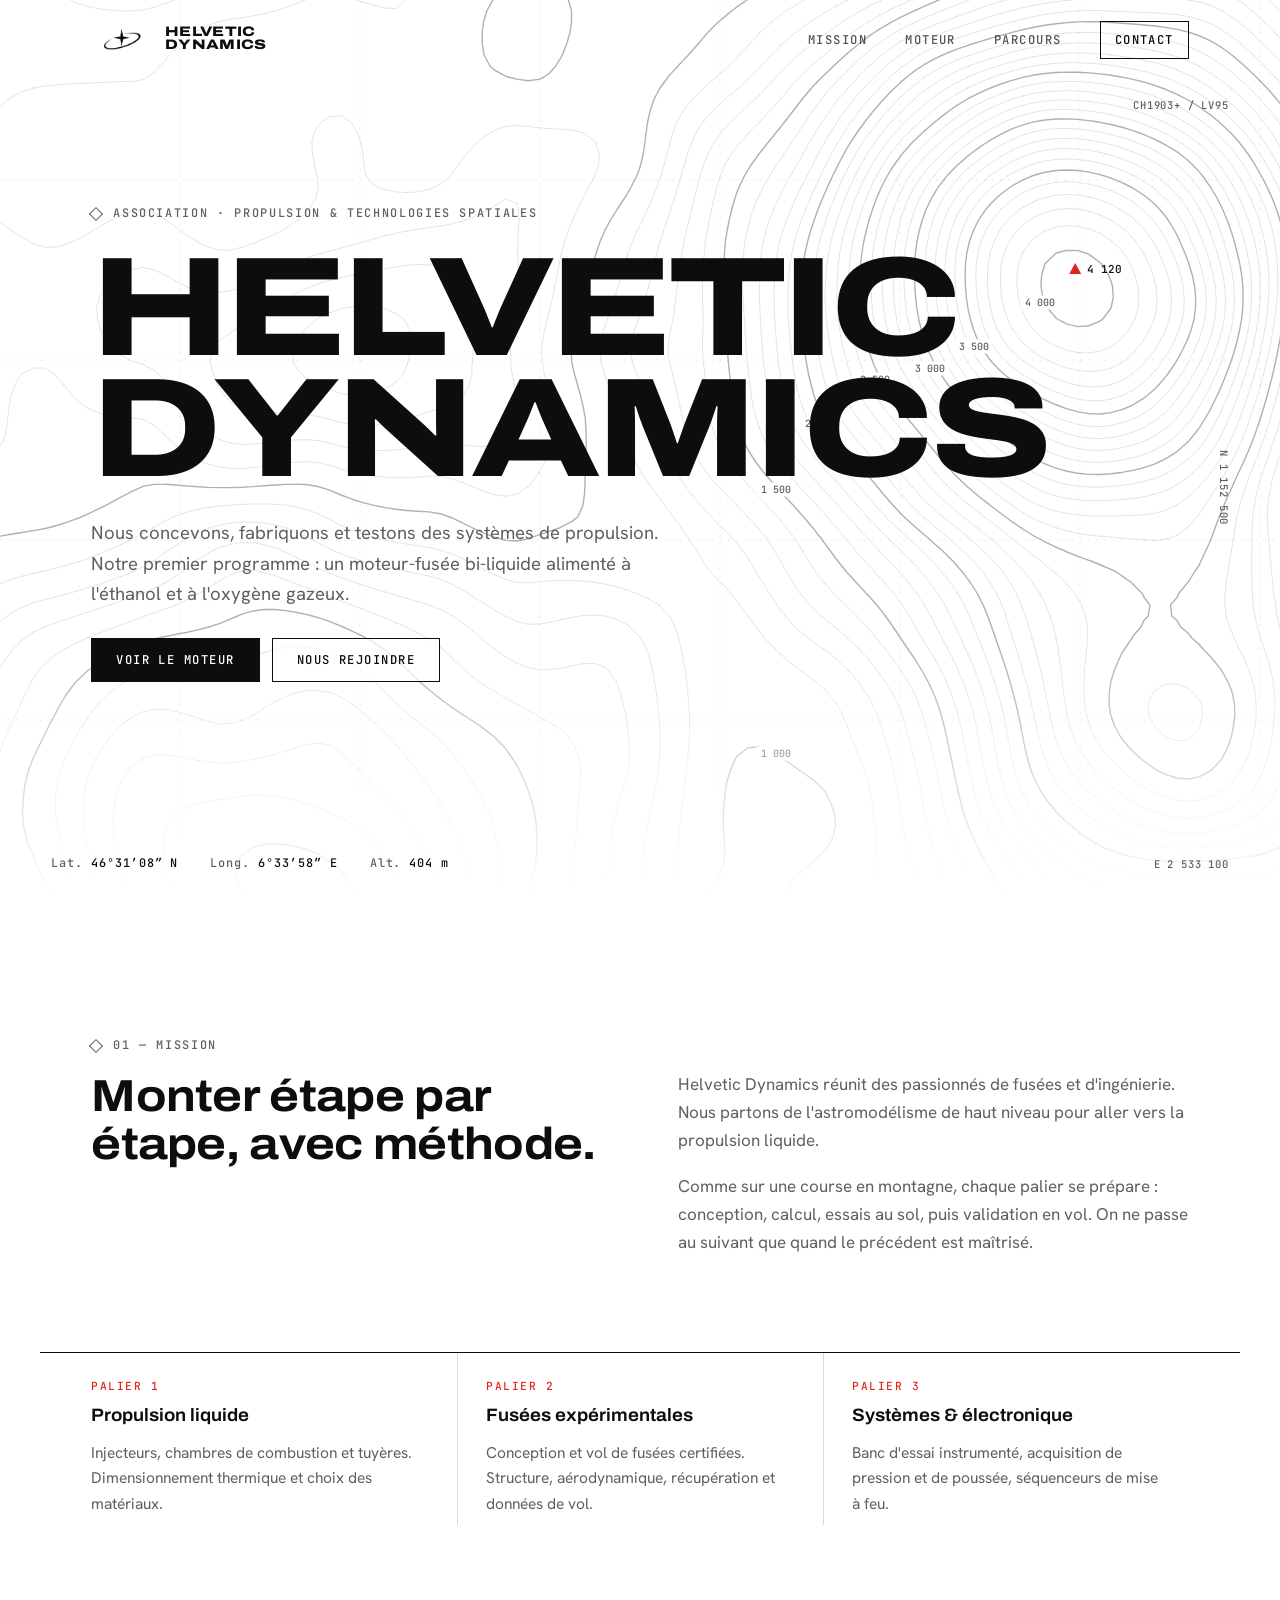
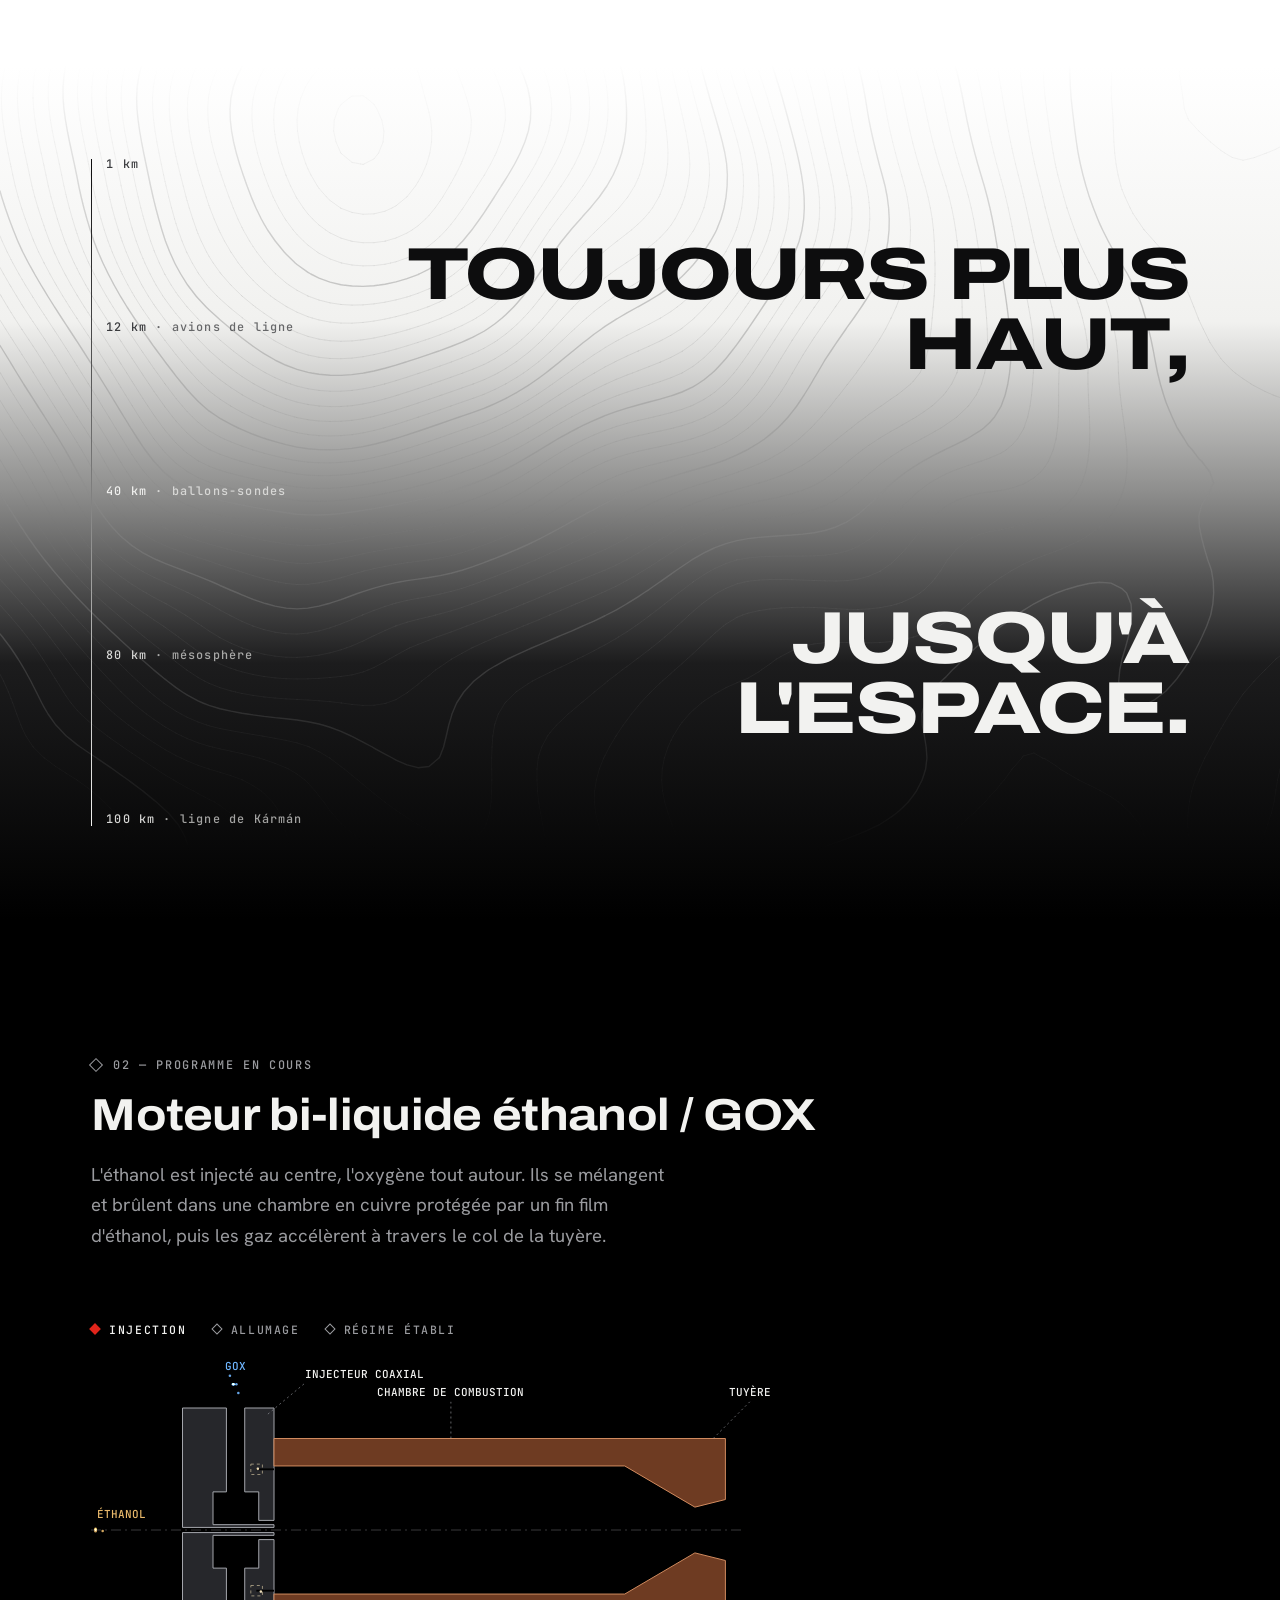
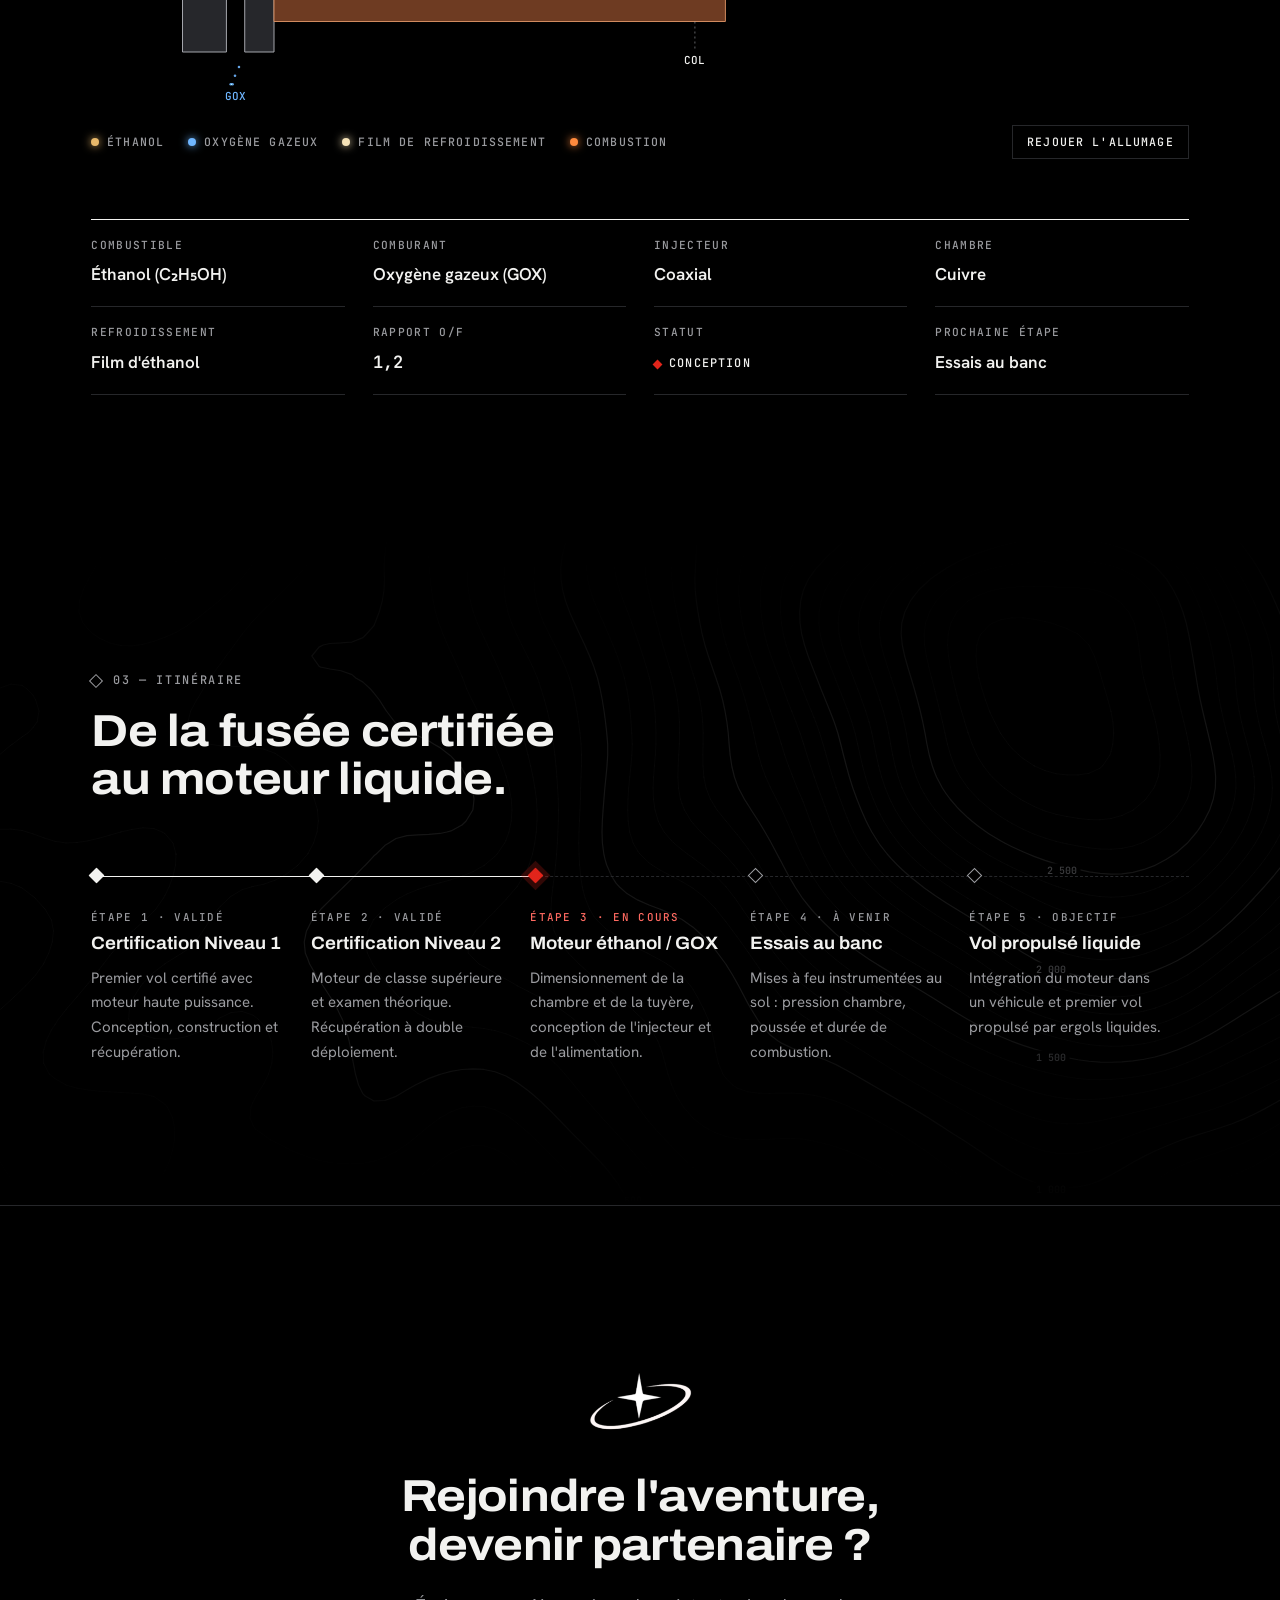
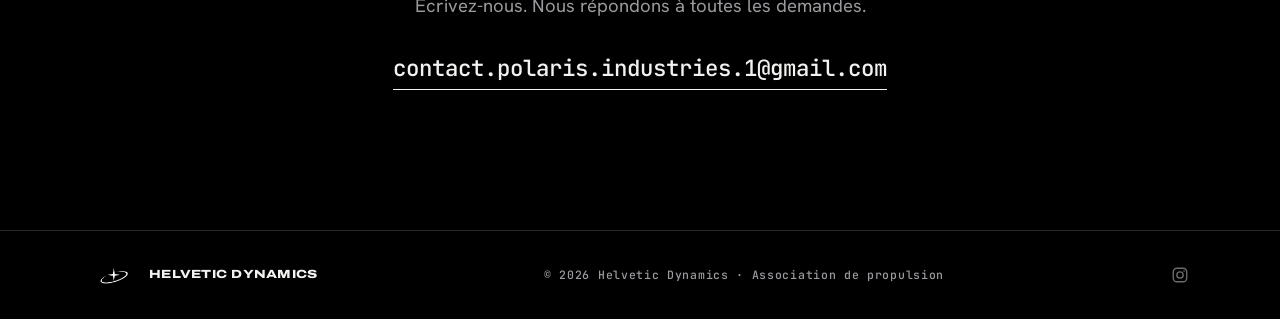
==== index.html @ 1f171ee6 "Ajout du site Helvetic Dynamics Co-Authored-By: Claude Sonnet 5.5 <noreply@anthropic.com> Claude-Ses" ====
<!DOCTYPE html>
<html lang="fr">
<head>
<meta charset="utf-8">
<meta name="viewport" content="width=device-width, initial-scale=1, viewport-fit=cover">
<title>Helvetic Dynamics — Propulsion</title>
<meta name="description" content="Helvetic Dynamics, association suisse de propulsion et de technologies spatiales. Développement d'un moteur-fusée bi-liquide éthanol / oxygène gazeux.">
<meta name="theme-color" content="#ffffff">
<link rel="icon" type="image/png" href="assets/logo.png">
<link rel="preconnect" href="https://fonts.googleapis.com">
<link rel="preconnect" href="https://fonts.gstatic.com" crossorigin>
<link rel="stylesheet" href="https://fonts.googleapis.com/css2?family=Archivo:wdth,wght@100..125,400..800&family=Hanken+Grotesk:wght@300;400;500;600&family=JetBrains+Mono:wght@400;500&display=swap">
<link rel="stylesheet" href="style.css">
</head>
<body>

<header class="nav" id="top">
  <div class="wrap nav__inner">
    <a class="brand" href="#top" aria-label="Helvetic Dynamics, retour en haut">
      <img class="logo brand__mark" src="assets/logo.png" alt="" width="326" height="200">
      <span>Helvetic<br>Dynamics</span>
    </a>
    <nav aria-label="Navigation principale">
      <ul class="nav__links">
        <li><a href="#mission">Mission</a></li>
        <li><a href="#moteur">Moteur</a></li>
        <li><a href="#parcours">Parcours</a></li>
        <li><a href="#contact" class="nav__cta">Contact</a></li>
      </ul>
    </nav>
  </div>
</header>

<div class="altimeter" aria-hidden="true"><span class="altimeter__k">Alt.</span><span class="altimeter__v" id="alt">404 m</span></div>

<main>
  <!-- ============ ACCUEIL : sommet, courbes de niveau ============ -->
  <section class="hero" aria-labelledby="hero-title">
    <canvas class="topo" id="topo-hero" aria-hidden="true"></canvas>
    <div class="grid-ticks" aria-hidden="true">
      <span class="tk tk--n">N 1 152 500</span>
      <span class="tk tk--e">E 2 533 100</span>
      <span class="tk tk--s">CH1903+ / LV95</span>
    </div>
    <div class="wrap hero__content">
      <p class="label">Association · Propulsion &amp; technologies spatiales</p>
      <h1 id="hero-title">Helvetic<br>Dynamics</h1>
      <p class="lead">Nous concevons, fabriquons et testons des systèmes de propulsion. Notre premier programme&nbsp;: un moteur-fusée bi-liquide alimenté à l'éthanol et à l'oxygène gazeux.</p>
      <div class="hero__actions">
        <a class="btn btn--solid" href="#moteur">Voir le moteur</a>
        <a class="btn btn--ghost" href="#contact">Nous rejoindre</a>
      </div>
    </div>
    <dl class="hero__readout wrap" aria-label="Repère géographique">
      <div><dt>Lat.</dt><dd>46°31′08″ N</dd></div>
      <div><dt>Long.</dt><dd>6°33′58″ E</dd></div>
      <div><dt>Alt.</dt><dd>404 m</dd></div>
    </dl>
  </section>

  <!-- ============ MISSION ============ -->
  <section class="section" id="mission" aria-labelledby="mission-title">
    <div class="wrap split">
      <div class="split__head">
        <p class="label">01 — Mission</p>
        <h2 id="mission-title">Monter étape par étape, avec méthode.</h2>
      </div>
      <div class="split__body">
        <p>Helvetic Dynamics réunit des passionnés de fusées et d'ingénierie. Nous partons de l'astromodélisme de haut niveau pour aller vers la propulsion liquide.</p>
        <p>Comme sur une course en montagne, chaque palier se prépare : conception, calcul, essais au sol, puis validation en vol. On ne passe au suivant que quand le précédent est maîtrisé.</p>
      </div>
    </div>

    <div class="wrap domains">
      <article class="domain">
        <span class="domain__alt">Palier 1</span>
        <h3>Propulsion liquide</h3>
        <p>Injecteurs, chambres de combustion et tuyères. Dimensionnement thermique et choix des matériaux.</p>
      </article>
      <article class="domain">
        <span class="domain__alt">Palier 2</span>
        <h3>Fusées expérimentales</h3>
        <p>Conception et vol de fusées certifiées. Structure, aérodynamique, récupération et données de vol.</p>
      </article>
      <article class="domain">
        <span class="domain__alt">Palier 3</span>
        <h3>Systèmes &amp; électronique</h3>
        <p>Banc d'essai instrumenté, acquisition de pression et de poussée, séquenceurs de mise à feu.</p>
      </article>
    </div>
  </section>

  <!-- ============ DESCENTE : du blanc au noir ============ -->
  <section class="descent" aria-hidden="true">
    <canvas class="topo" id="topo-descent"></canvas>
    <div class="wrap descent__inner">
      <div class="descent__scale">
        <span>1 km</span><span>12 km <i>· avions de ligne</i></span><span>40 km <i>· ballons-sondes</i></span><span>80 km <i>· mésosphère</i></span><span>100 km <i>· ligne de Kármán</i></span>
      </div>
      <p class="descent__line"><span>Toujours plus haut,</span><span>jusqu'à l'espace.</span></p>
    </div>
  </section>

  <!-- ============ MOTEUR ============ -->
  <section class="section section--dark" id="moteur" aria-labelledby="moteur-title">
    <div class="wrap">
      <div class="section__head">
        <p class="label">02 — Programme en cours</p>
        <h2 id="moteur-title">Moteur bi-liquide éthanol / GOX</h2>
        <p class="lead">L'éthanol est injecté au centre, l'oxygène tout autour. Ils se mélangent et brûlent dans une chambre en cuivre protégée par un fin film d'éthanol, puis les gaz accélèrent à travers le col de la tuyère.</p>
      </div>

      <div class="engine">
        <figure class="engine__viz">
          <ol class="engine__phases" aria-hidden="true">
            <li data-phase="0">Injection</li>
            <li data-phase="1">Allumage</li>
            <li data-phase="2">Régime établi</li>
          </ol>
          <canvas id="engine-canvas" role="img" aria-label="Animation en coupe du moteur. L'éthanol arrive par le centre de l'injecteur, l'oxygène gazeux par l'anneau qui l'entoure. Les deux se mélangent et brûlent dans la chambre en cuivre. Les gaz accélèrent dans le col puis sortent de la tuyère en formant des diamants de choc."></canvas>
          <figcaption class="engine__legend">
            <span class="lg lg--eth">Éthanol</span>
            <span class="lg lg--gox">Oxygène gazeux</span>
            <span class="lg lg--film">Film de refroidissement</span>
            <span class="lg lg--flame">Combustion</span>
            <button type="button" class="engine__replay" id="engine-replay">Rejouer l'allumage</button>
          </figcaption>
        </figure>

        <!-- Modifie les valeurs ci-dessous au fur et à mesure de l'avancement -->
        <dl class="specs">
          <div><dt>Combustible</dt><dd>Éthanol (C₂H₅OH)</dd></div>
          <div><dt>Comburant</dt><dd>Oxygène gazeux (GOX)</dd></div>
          <div><dt>Injecteur</dt><dd>Coaxial</dd></div>
          <div><dt>Chambre</dt><dd>Cuivre</dd></div>
          <div><dt>Refroidissement</dt><dd>Film d'éthanol</dd></div>
          <div><dt>Rapport O/F</dt><dd class="num">1,2</dd></div>
          <div><dt>Statut</dt><dd><span class="pill">Conception</span></dd></div>
          <div><dt>Prochaine étape</dt><dd>Essais au banc</dd></div>
        </dl>
      </div>
    </div>
  </section>

  <!-- ============ PARCOURS ============ -->
  <section class="section section--dark" id="parcours" aria-labelledby="parcours-title">
    <canvas class="topo topo--faint" id="topo-dark" aria-hidden="true"></canvas>
    <div class="wrap">
      <div class="section__head">
        <p class="label">03 — Itinéraire</p>
        <h2 id="parcours-title">De la fusée certifiée au moteur liquide.</h2>
      </div>
      <ol class="route">
        <li class="is-done"><span class="route__km">Étape 1 · Validé</span><h3>Certification Niveau 1</h3><p>Premier vol certifié avec moteur haute puissance. Conception, construction et récupération.</p></li>
        <li class="is-done"><span class="route__km">Étape 2 · Validé</span><h3>Certification Niveau 2</h3><p>Moteur de classe supérieure et examen théorique. Récupération à double déploiement.</p></li>
        <li class="is-current"><span class="route__km">Étape 3 · En cours</span><h3>Moteur éthanol / GOX</h3><p>Dimensionnement de la chambre et de la tuyère, conception de l'injecteur et de l'alimentation.</p></li>
        <li><span class="route__km">Étape 4 · À venir</span><h3>Essais au banc</h3><p>Mises à feu instrumentées au sol : pression chambre, poussée et durée de combustion.</p></li>
        <li><span class="route__km">Étape 5 · Objectif</span><h3>Vol propulsé liquide</h3><p>Intégration du moteur dans un véhicule et premier vol propulsé par ergols liquides.</p></li>
      </ol>
    </div>
  </section>

  <!-- ============ CONTACT ============ -->
  <section class="section section--dark contact" id="contact" aria-labelledby="contact-title">
    <div class="wrap contact__inner">
      <img class="logo logo--inv contact__mark" src="assets/logo.png" alt="" width="326" height="200">
      <h2 id="contact-title">Rejoindre l'aventure, devenir partenaire&nbsp;?</h2>
      <p class="lead">Écrivez-nous. Nous répondons à toutes les demandes.</p>
      <!-- Remplace l'adresse ci-dessous si l'association a une nouvelle adresse e-mail (2 endroits) -->
      <a class="contact__mail" href="mailto:contact.polaris.industries.1@gmail.com">contact.polaris.industries.1@gmail.com</a>
    </div>
  </section>
</main>

<footer class="footer">
  <div class="wrap footer__inner">
    <span class="brand brand--small"><img class="logo logo--inv brand__mark" src="assets/logo.png" alt="" width="326" height="200"><span>Helvetic Dynamics</span></span>
    <span>© <span id="year">2026</span> Helvetic Dynamics · Association de propulsion</span>
    <a class="footer__ig" href="https://www.instagram.com/helvetic_dynamics/" target="_blank" rel="noopener" aria-label="Instagram de Helvetic Dynamics"><svg viewBox="0 0 24 24" fill="none" stroke="currentColor" stroke-width="1.8" aria-hidden="true"><rect x="3" y="3" width="18" height="18" rx="5"/><circle cx="12" cy="12" r="4.2"/><circle cx="17.4" cy="6.6" r="1.1" fill="currentColor" stroke="none"/></svg></a>
  </div>
</footer>

<script src="script.js"></script>
<script src="engine.js"></script>
</body>
</html>
---- style.css ----
/* Layout : page verticale du sommet (blanc, neige) à la nuit (noir). Bandes pleine largeur, contenu sur 1200px,
   courbes de niveau en fond et repères de coordonnées comme sur une carte topographique. */
:root {
  --snow: #ffffff;
  --paper: #f4f4f2;        /* blanc cassé des cartes */
  --ink: #0d0d0e;          /* texte sur blanc */
  --ink-2: #5d5f63;        /* texte secondaire sur blanc */
  --rule: #d9d9d6;         /* filets sur blanc */
  --night: #000000;        /* fond moteur */
  --night-2: #0c0c0d;
  --chalk: #f2f2f0;        /* texte sur noir */
  --chalk-2: #9a9b9f;
  --rule-d: #26272a;
  --red: #e1251b;          /* repère rouge, usage rare */

  --f-display: "Archivo", "Arial Black", "Helvetica Neue", sans-serif;
  --f-body: "Hanken Grotesk", "Helvetica Neue", Arial, sans-serif;
  --f-mono: "JetBrains Mono", ui-monospace, "SFMono-Regular", Menlo, monospace;
  --gutter: max(20px, 4vw);
  color-scheme: light;
}

*, *::before, *::after { box-sizing: border-box; }
html { scroll-behavior: smooth; }
@media (prefers-reduced-motion: reduce) { html { scroll-behavior: auto; } }
body { margin: 0; background: var(--snow); color: var(--ink); font: 400 1.0625rem/1.65 var(--f-body); -webkit-font-smoothing: antialiased; overflow-x: hidden; }
a { color: inherit; }
:focus-visible { outline: 2px solid var(--red); outline-offset: 3px; }
.wrap { width: 100%; max-width: 1200px; margin-inline: auto; padding-left: max(var(--gutter), env(safe-area-inset-left, 0px)); padding-right: max(var(--gutter), env(safe-area-inset-right, 0px)); position: relative; }
h1, h2, h3 { margin: 0; text-wrap: balance; }
p { margin: 0; }
h2 { font: 700 clamp(1.8rem, 3.6vw, 2.8rem)/1.08 var(--f-display); font-stretch: 112%; letter-spacing: -0.015em; }
h3 { font: 650 1.12rem/1.3 var(--f-display); font-stretch: 105%; }
.label { font: 500 0.74rem/1 var(--f-mono); letter-spacing: 0.14em; text-transform: uppercase; color: var(--ink-2); display: flex; align-items: center; gap: 12px; }
.label::before { content: ""; width: 10px; height: 10px; border: 1.5px solid currentColor; transform: rotate(45deg); }
.lead { font-size: clamp(1.05rem, 1.45vw, 1.22rem); color: var(--ink-2); max-width: 58ch; }

/* ---------- NAV ---------- */
.nav { position: fixed; inset: 0 0 auto; z-index: 20; padding-top: env(safe-area-inset-top, 0px); color: var(--ink); transition: background .3s, color .3s, border-color .3s; border-bottom: 1px solid transparent; }
.nav.is-scrolled { background: rgba(255,255,255,.85); backdrop-filter: blur(10px); -webkit-backdrop-filter: blur(10px); border-color: var(--rule); }
.nav.is-dark { color: var(--chalk); }
.nav.is-dark.is-scrolled { background: rgba(0,0,0,.8); border-color: var(--rule-d); }
.nav__inner { display: flex; align-items: center; justify-content: space-between; height: 76px; gap: 20px; }
.brand { display: inline-flex; align-items: center; gap: 12px; text-decoration: none; font: 800 0.86rem/0.95 var(--f-display); font-stretch: 125%; text-transform: uppercase; letter-spacing: 0.02em; }
.brand__mark { width: 40px; height: 40px; flex: none; }
.brand--small { font-size: .74rem; }
.brand--small .brand__mark { width: 28px; height: 28px; }
.nav__links { list-style: none; margin: 0; padding: 0; display: flex; gap: clamp(16px, 3vw, 38px); align-items: center; }
.nav__links a { text-decoration: none; font: 500 .76rem/1 var(--f-mono); letter-spacing: .12em; text-transform: uppercase; opacity: .7; transition: opacity .2s; }
.nav__links a:hover { opacity: 1; }
.nav__cta { opacity: 1 !important; border: 1.5px solid currentColor; padding: 10px 14px; }
@media (max-width: 640px) { .nav__links li:not(:last-child) { display: none; } }

/* ---------- COURBES DE NIVEAU ---------- */
.topo { position: absolute; inset: 0; width: 100%; height: 100%; display: block; pointer-events: none; }
.topo--faint { opacity: .55; }

/* ---------- HERO ---------- */
.hero { position: relative; min-height: max(640px, min(100svh, 940px)); display: flex; flex-direction: column; justify-content: center; overflow: hidden; isolation: isolate; background: var(--snow); }
.hero .topo { z-index: -1; }
.hero__content { display: grid; gap: 28px; padding-block: 140px 150px; }
.hero h1 { font: 800 clamp(3.2rem, 11vw, 9.6rem)/0.86 var(--f-display); font-stretch: 125%; letter-spacing: -0.035em; text-transform: uppercase; }
.hero__actions { display: flex; flex-wrap: wrap; gap: 12px; }
.hero__readout { position: absolute; left: 0; right: 0; bottom: 30px; display: flex; flex-wrap: wrap; gap: 8px 32px; margin: 0; font: 500 .74rem/1 var(--f-mono); letter-spacing: .08em; }
.hero__readout div { display: flex; gap: 8px; }
.hero__readout dt { color: var(--ink-2); }
.hero__readout dd { margin: 0; }
.grid-ticks { position: absolute; inset: 0; pointer-events: none; font: 500 .66rem/1 var(--f-mono); letter-spacing: .08em; color: var(--ink-2); }
.grid-ticks .tk { position: absolute; }
.tk--n { right: max(var(--gutter), env(safe-area-inset-right, 0px)); top: 50%; writing-mode: vertical-rl; }
.tk--e { right: max(var(--gutter), env(safe-area-inset-right, 0px)); bottom: 30px; }
.tk--s { right: max(var(--gutter), env(safe-area-inset-right, 0px)); top: 100px; }
@media (max-width: 640px) { .tk--e { display: none; } .tk--n { right: 6px; } }

.btn { display: inline-flex; align-items: center; padding: 15px 24px; text-decoration: none; font: 500 .76rem/1 var(--f-mono); letter-spacing: .12em; text-transform: uppercase; border: 1.5px solid var(--ink); transition: background .2s, color .2s; }
.btn--solid { background: var(--ink); color: var(--snow); }
.btn--solid:hover { background: var(--red); border-color: var(--red); }
.btn--ghost { background: rgba(255,255,255,.7); }
.btn--ghost:hover { background: var(--ink); color: var(--snow); }

/* ---------- SECTIONS ---------- */
.section { position: relative; padding-block: clamp(80px, 11vw, 140px); }
.section__head { display: grid; gap: 20px; max-width: 820px; margin-bottom: clamp(44px, 6vw, 72px); }
.split { display: grid; grid-template-columns: 1fr 1fr; gap: clamp(32px, 6vw, 96px); }
.split__head { display: grid; gap: 20px; align-content: start; }
.split__body { display: grid; gap: 18px; color: var(--ink-2); padding-top: 30px; }
@media (max-width: 860px) { .split { grid-template-columns: 1fr; } .split__body { padding-top: 0; } }
.domains { display: grid; grid-template-columns: repeat(3, 1fr); margin-top: clamp(56px, 8vw, 96px); border-top: 1.5px solid var(--ink); }
.domain { display: grid; gap: 12px; align-content: start; padding: 28px 28px 8px 0; }
.domain + .domain { padding-left: 28px; border-left: 1px solid var(--rule); }
.domain__alt { font: 500 .7rem/1 var(--f-mono); letter-spacing: .14em; text-transform: uppercase; color: var(--red); }
.domain p { color: var(--ink-2); font-size: .97rem; }
@media (max-width: 860px) { .domains { grid-template-columns: 1fr; } .domain, .domain + .domain { padding: 26px 0; border-left: 0; } .domain + .domain { border-top: 1px solid var(--rule); } }

/* ---------- DESCENTE ---------- */
.descent { position: relative; height: clamp(560px, 95vh, 920px); background: linear-gradient(180deg, #ffffff 0%, #f1f1ef 30%, #8d8d8c 50%, #1c1c1d 70%, #000 100%); overflow: hidden; }
.descent__inner { height: 100%; display: flex; align-items: center; justify-content: space-between; gap: 24px; }
.descent__scale { height: 78%; white-space: nowrap; flex: none; display: flex; flex-direction: column; justify-content: space-between; font: 500 .74rem/1 var(--f-mono); letter-spacing: .1em; border-left: 1.5px solid; padding-left: 14px; }
.descent__scale span:nth-child(-n+2) { color: #3a3b3e; }
.descent__scale span:nth-child(n+4) { color: #d6d6d4; }
.descent__scale span:nth-child(3) { color: #f0f0ee; }
.descent__scale { border-image: linear-gradient(#0d0d0e, #f2f2f0) 1; }
.descent__line { align-self: stretch; display: flex; flex-direction: column; justify-content: space-between; padding-block: 16% 16%; font: 800 clamp(1.5rem, 6vw, 4.6rem)/0.95 var(--f-display); font-stretch: 125%; text-transform: uppercase; letter-spacing: -0.03em; text-align: right; }
.descent__line span:first-child { color: var(--ink); }
.descent__line span:last-child { color: var(--chalk); }

/* ---------- SECTIONS SOMBRES ---------- */
.section--dark { background: var(--night); color: var(--chalk); color-scheme: dark; overflow: hidden; }
.section--dark .label { color: var(--chalk-2); }
.section--dark .lead { color: var(--chalk-2); }
.section--dark > .wrap { z-index: 1; }

.engine { display: grid; gap: clamp(36px, 5vw, 60px); }
.engine__viz { margin: 0; min-width: 0; display: grid; gap: 18px; }
.engine__viz canvas { display: block; width: 100%; height: auto; }
.engine__phases { list-style: none; margin: 0; padding: 0; display: flex; flex-wrap: wrap; gap: 8px 26px; font: 500 .72rem/1 var(--f-mono); letter-spacing: .14em; text-transform: uppercase; color: var(--chalk-2); }
.engine__phases li { display: flex; align-items: center; gap: 10px; transition: color .3s; }
.engine__phases li::before { content: ""; width: 8px; height: 8px; border: 1.5px solid currentColor; transform: rotate(45deg); transition: background .3s; }
.engine__phases li.is-on { color: var(--chalk); }
.engine__phases li.is-on::before { background: var(--red); border-color: var(--red); }
.engine__legend { display: flex; flex-wrap: wrap; align-items: center; gap: 10px 24px; font: 500 .72rem/1 var(--f-mono); letter-spacing: .1em; text-transform: uppercase; color: var(--chalk-2); }
.lg { display: inline-flex; align-items: center; gap: 8px; }
.lg::before { content: ""; width: 8px; height: 8px; border-radius: 50%; background: var(--c); box-shadow: 0 0 8px var(--c); }
.lg--eth { --c: #E8B86A; } .lg--gox { --c: #6FB6FF; } .lg--film { --c: #F6E3B8; } .lg--flame { --c: #FF8A3D; }
.engine__replay { margin-left: auto; background: none; color: var(--chalk); border: 1.5px solid var(--rule-d); padding: 10px 14px; font: inherit; letter-spacing: inherit; text-transform: inherit; cursor: pointer; transition: border-color .2s; }
.engine__replay:hover { border-color: var(--chalk); }
@media (max-width: 640px) { .engine__replay { margin-left: 0; } }
.specs { margin: 0; display: grid; grid-template-columns: repeat(4, 1fr); column-gap: 28px; border-top: 1.5px solid var(--chalk); }
.specs div { display: grid; gap: 8px; align-content: start; padding: 18px 0; border-bottom: 1px solid var(--rule-d); }
.specs dt { font: 500 .7rem/1.3 var(--f-mono); letter-spacing: .12em; text-transform: uppercase; color: var(--chalk-2); }
.specs dd { margin: 0; font-weight: 600; }
.num { font-family: var(--f-mono); font-variant-numeric: tabular-nums; }
.pill { display: inline-flex; align-items: center; gap: 8px; font: 500 .74rem/1 var(--f-mono); letter-spacing: .1em; text-transform: uppercase; color: var(--chalk); }
.pill::before { content: ""; width: 7px; height: 7px; background: var(--red); transform: rotate(45deg); }
@media (max-width: 960px) { .specs { grid-template-columns: repeat(2, 1fr); } }
@media (max-width: 520px) { .specs { grid-template-columns: 1fr; } .specs div { grid-template-columns: 1fr auto; } .specs dd { text-align: right; } }

/* ---------- ITINÉRAIRE ---------- */
.route { list-style: none; margin: 0; padding: 0; display: grid; grid-template-columns: repeat(5, 1fr); }
.route li { position: relative; display: grid; gap: 10px; align-content: start; padding: 36px 22px 0 0; }
.route li::before { content: ""; position: absolute; top: 0; left: 0; right: 0; border-top: 1.5px dashed var(--rule-d); }
.route li::after { content: ""; position: absolute; top: -6px; left: 0; width: 11px; height: 11px; transform: rotate(45deg); background: var(--night); border: 1.5px solid var(--chalk-2); }
.route li.is-done::before { border-top-style: solid; border-color: var(--chalk); }
.route li.is-done::after { background: var(--chalk); border-color: var(--chalk); }
.route li.is-current::after { background: var(--red); border-color: var(--red); box-shadow: 0 0 0 5px rgba(225,37,27,.22); animation: beacon 1.8s ease-in-out infinite; }
@keyframes beacon { 0%, 100% { opacity: 1; box-shadow: 0 0 0 5px rgba(225,37,27,.22); } 50% { opacity: .45; box-shadow: 0 0 0 9px rgba(225,37,27,0); } }
@media (prefers-reduced-motion: reduce) { .route li.is-current::after { animation: none; } }
.route__km { font: 500 .68rem/1 var(--f-mono); letter-spacing: .12em; text-transform: uppercase; color: var(--chalk-2); }
.is-current .route__km { color: #ff6a61; }
.route p { color: var(--chalk-2); font-size: .94rem; }
@media (max-width: 960px) {
  .route { grid-template-columns: 1fr; }
  .route li { padding: 0 0 36px 34px; }
  .route li::before { top: 0; bottom: 0; left: 5px; right: auto; border-top: 0; border-left: 1.5px dashed var(--rule-d); }
  .route li.is-done::before { border-left-style: solid; border-color: var(--chalk); }
  .route li::after { top: 2px; }
}

/* ---------- CONTACT / PIED ---------- */
.contact { text-align: center; border-top: 1px solid var(--rule-d); }
.contact__inner { display: grid; justify-items: center; gap: 22px; }
.contact__mark { width: 84px; height: 84px; color: var(--chalk); }
.contact h2 { max-width: 20ch; }
.contact__mail { margin-top: 10px; font: 500 clamp(.95rem, 2.2vw, 1.4rem)/1.3 var(--f-mono); text-decoration: none; padding-bottom: 6px; border-bottom: 1.5px solid var(--chalk); word-break: break-all; transition: color .2s, border-color .2s; }
.contact__mail:hover { color: #ff6a61; border-color: #ff6a61; }
.footer a { text-decoration: none; }
.footer a:hover { color: var(--chalk); }
.footer { background: var(--night); color: var(--chalk-2); border-top: 1px solid var(--rule-d); padding-block: 30px; font: 500 .72rem/1.5 var(--f-mono); letter-spacing: .06em; }
.footer__inner { display: flex; flex-wrap: wrap; justify-content: space-between; align-items: center; gap: 16px; }
.footer .brand { color: var(--chalk); }

/* ---------- LOGO (fichier d'origine, non modifié) ---------- */
.logo { display: block; object-fit: contain; mix-blend-mode: multiply; }
.logo--inv, .nav.is-dark .logo { filter: invert(1); mix-blend-mode: screen; }
.brand__mark { width: 62px; height: 38px; }
.brand--small .brand__mark { width: 46px; height: 28px; }
.contact__mark { width: 170px; height: auto; color: inherit; }

/* ---------- FONDUS DES COURBES ---------- */
.hero .topo { -webkit-mask-image: linear-gradient(#000 72%, transparent); mask-image: linear-gradient(#000 72%, transparent); }
.descent .topo { -webkit-mask-image: linear-gradient(transparent, #000 28%, #000 62%, transparent 92%); mask-image: linear-gradient(transparent, #000 28%, #000 62%, transparent 92%); }
.topo--faint { -webkit-mask-image: linear-gradient(transparent, #000 30%, #000 70%, transparent); mask-image: linear-gradient(transparent, #000 30%, #000 70%, transparent); }

/* ---------- ALTIMÈTRE ---------- */
.altimeter { position: fixed; z-index: 15; right: max(var(--gutter), env(safe-area-inset-right, 0px)); bottom: calc(24px + env(safe-area-inset-bottom, 0px));
  display: flex; align-items: baseline; gap: 10px; padding: 10px 14px; color: #fff; background: rgba(10,10,11,.78); border: 1px solid rgba(255,255,255,.18); backdrop-filter: blur(8px); -webkit-backdrop-filter: blur(8px);
  font: 500 .7rem/1 var(--f-mono); letter-spacing: .1em; text-transform: uppercase; opacity: 0; transition: opacity .3s; pointer-events: none; }
@media (max-width: 640px) { .altimeter { bottom: calc(14px + env(safe-area-inset-bottom, 0px)); padding: 8px 10px; } .altimeter__v { font-size: .95rem; } }
.altimeter.is-on { opacity: 1; }
.altimeter__v { font-size: 1.15rem; letter-spacing: .02em; font-variant-numeric: tabular-nums; min-width: 9ch; text-align: right; }
.descent__scale i { font-style: normal; opacity: .75; }
@media (max-width: 640px) { .descent__scale i { display: none; } }
.footer__ig { display: inline-flex; color: var(--chalk-2); opacity: .7; transition: opacity .2s, color .2s; }
.footer__ig svg { width: 18px; height: 18px; }
.footer__ig:hover { opacity: 1; color: var(--chalk); }
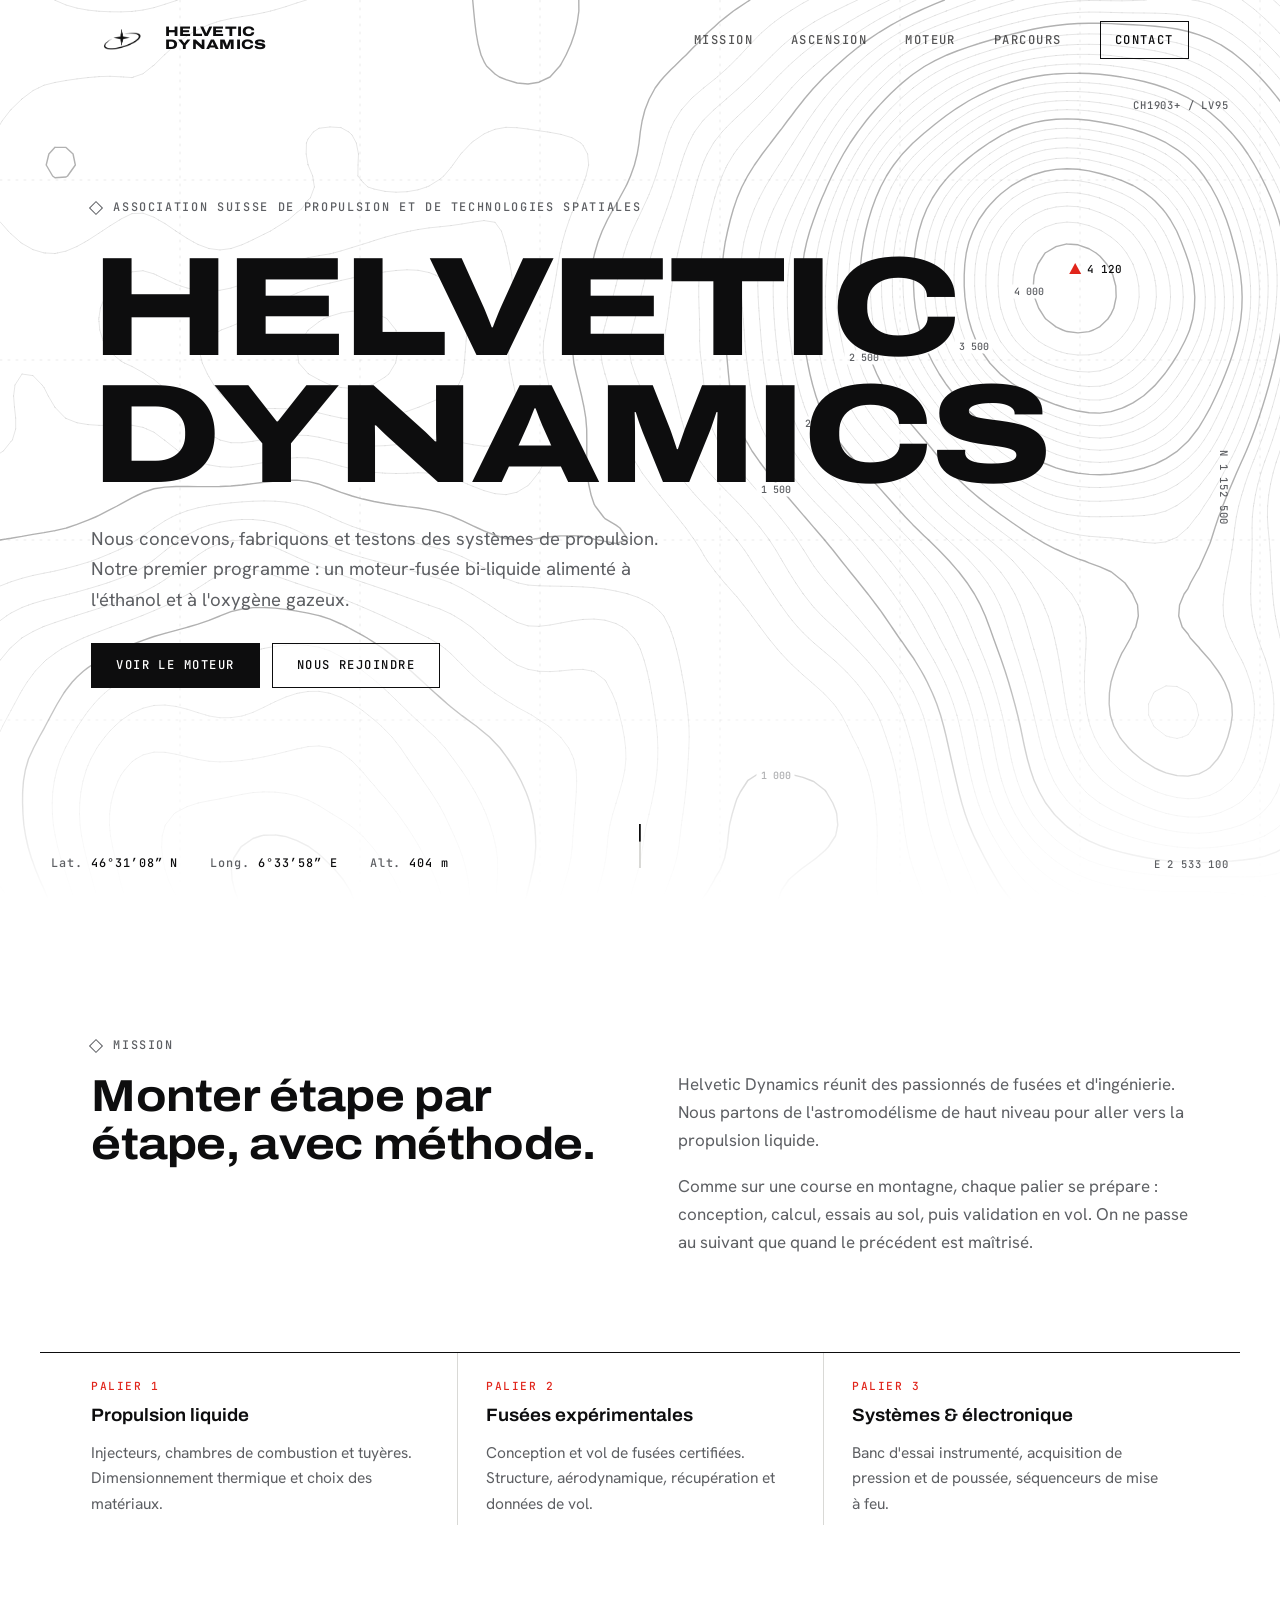
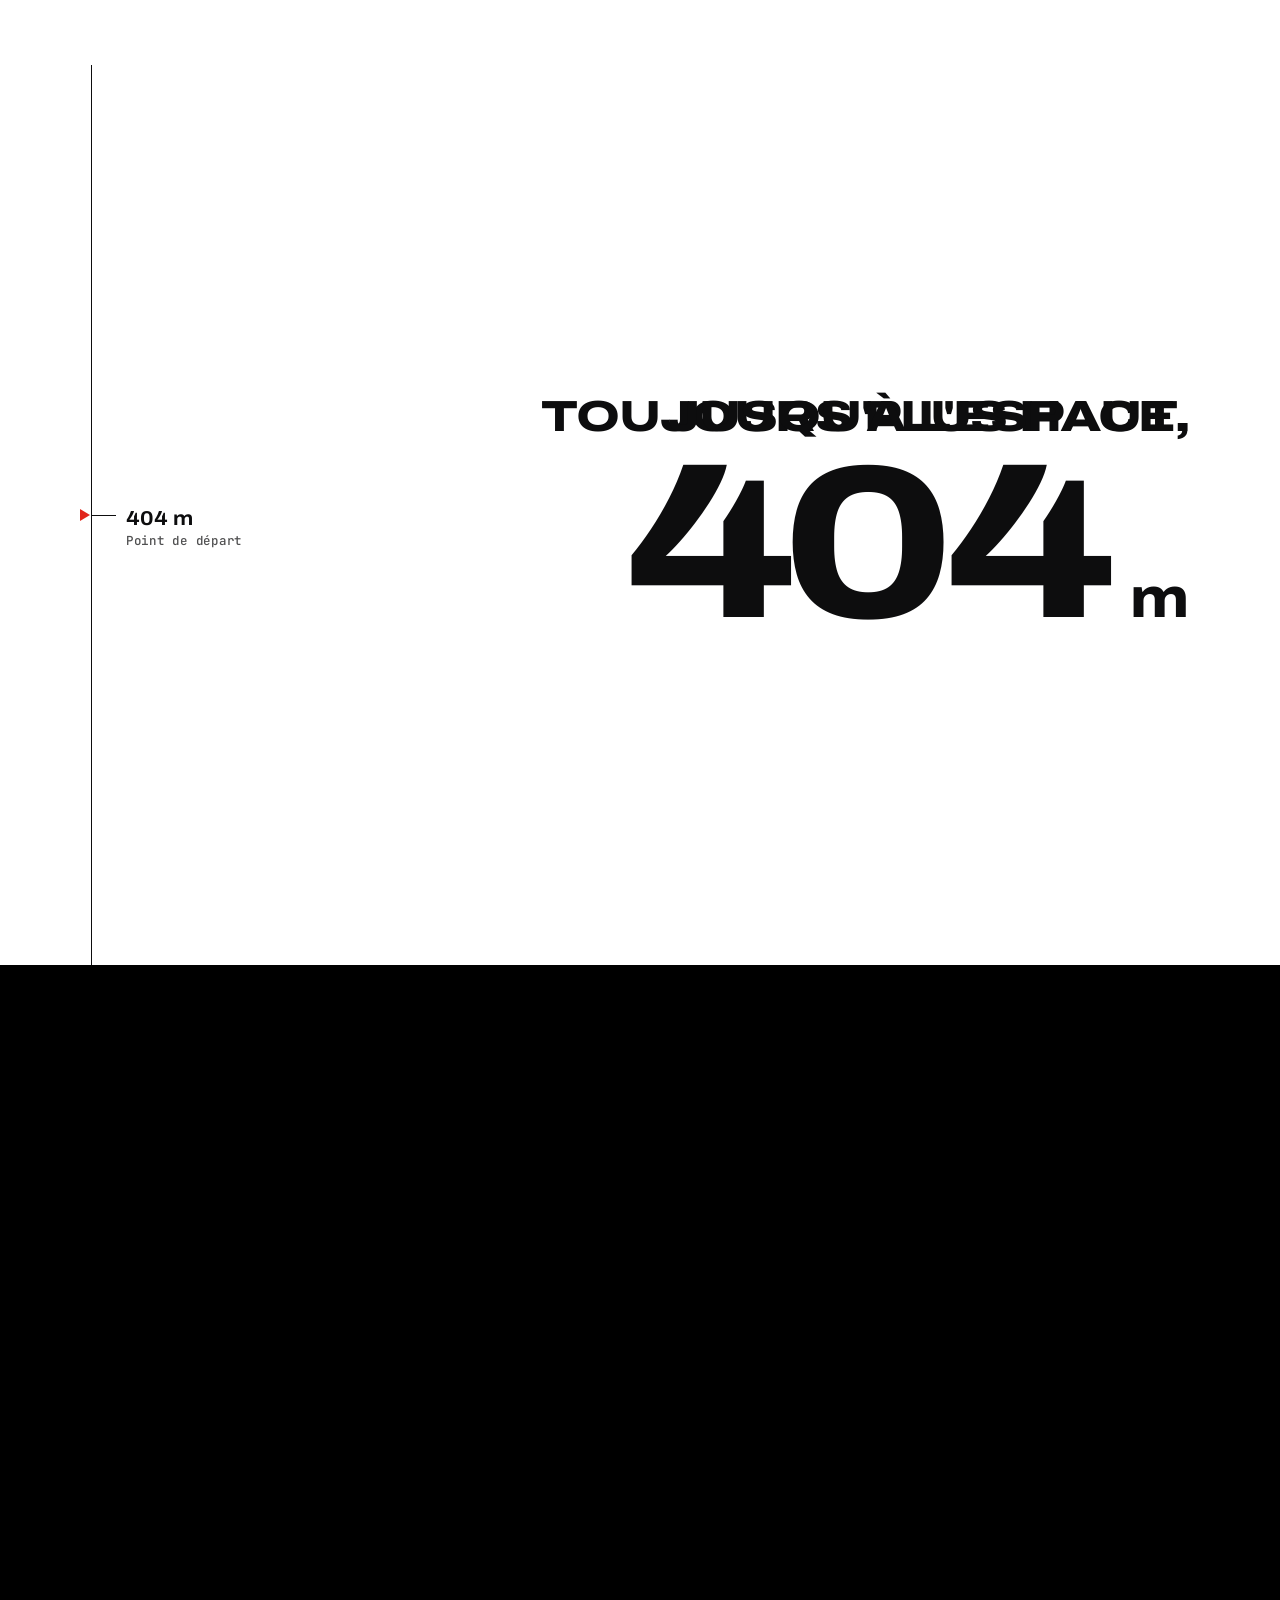
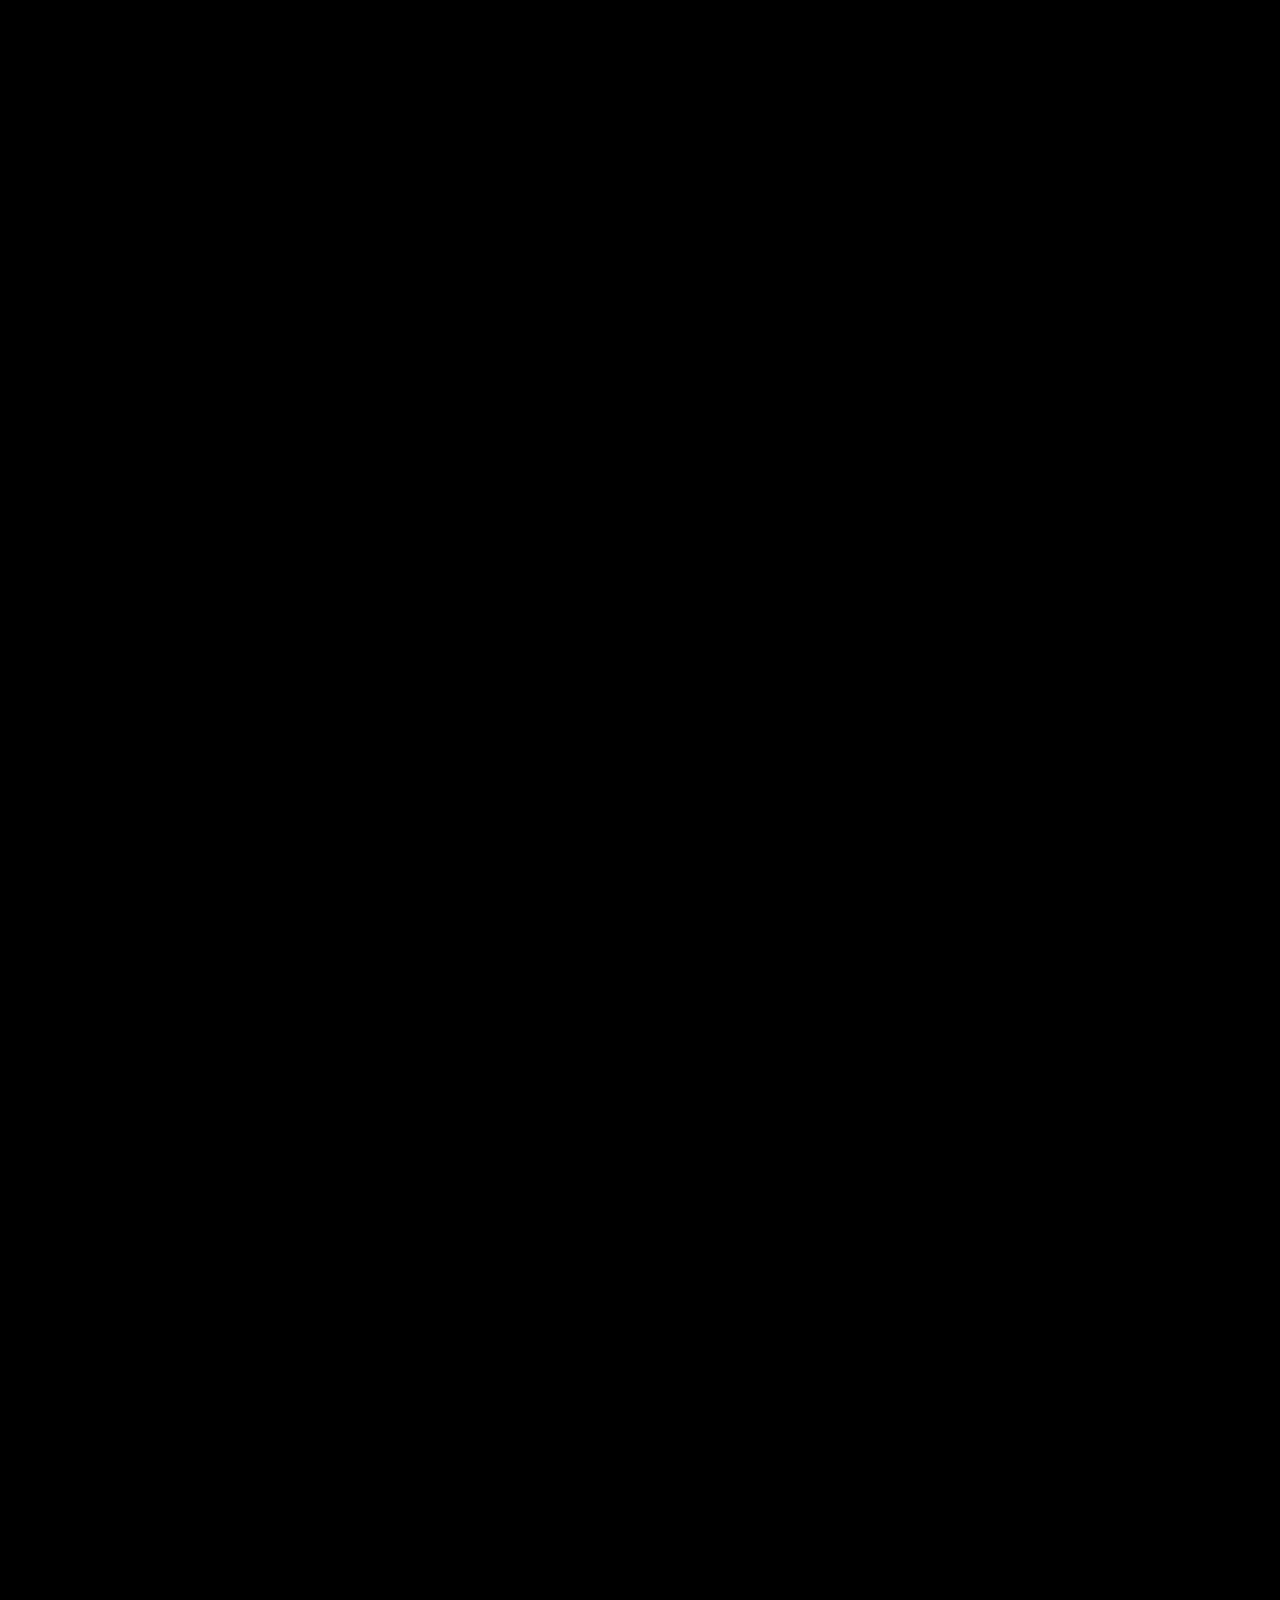
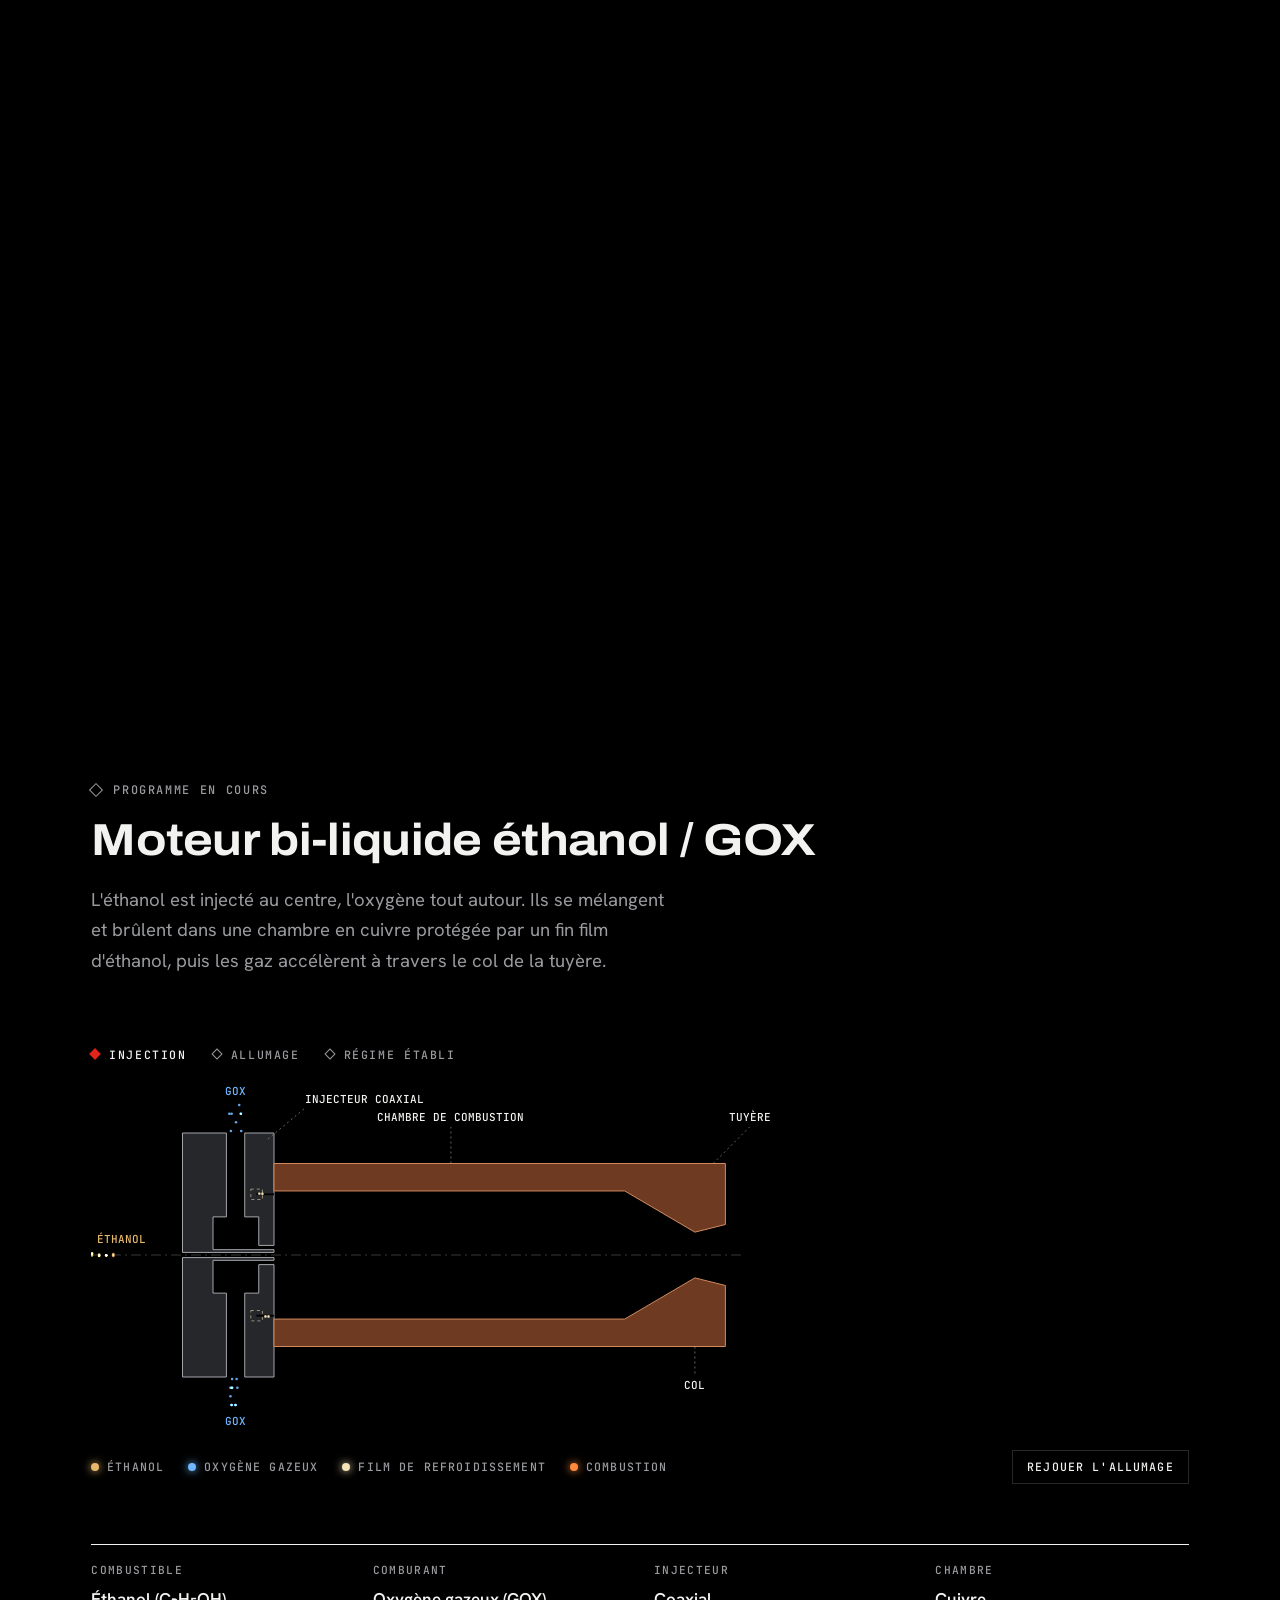
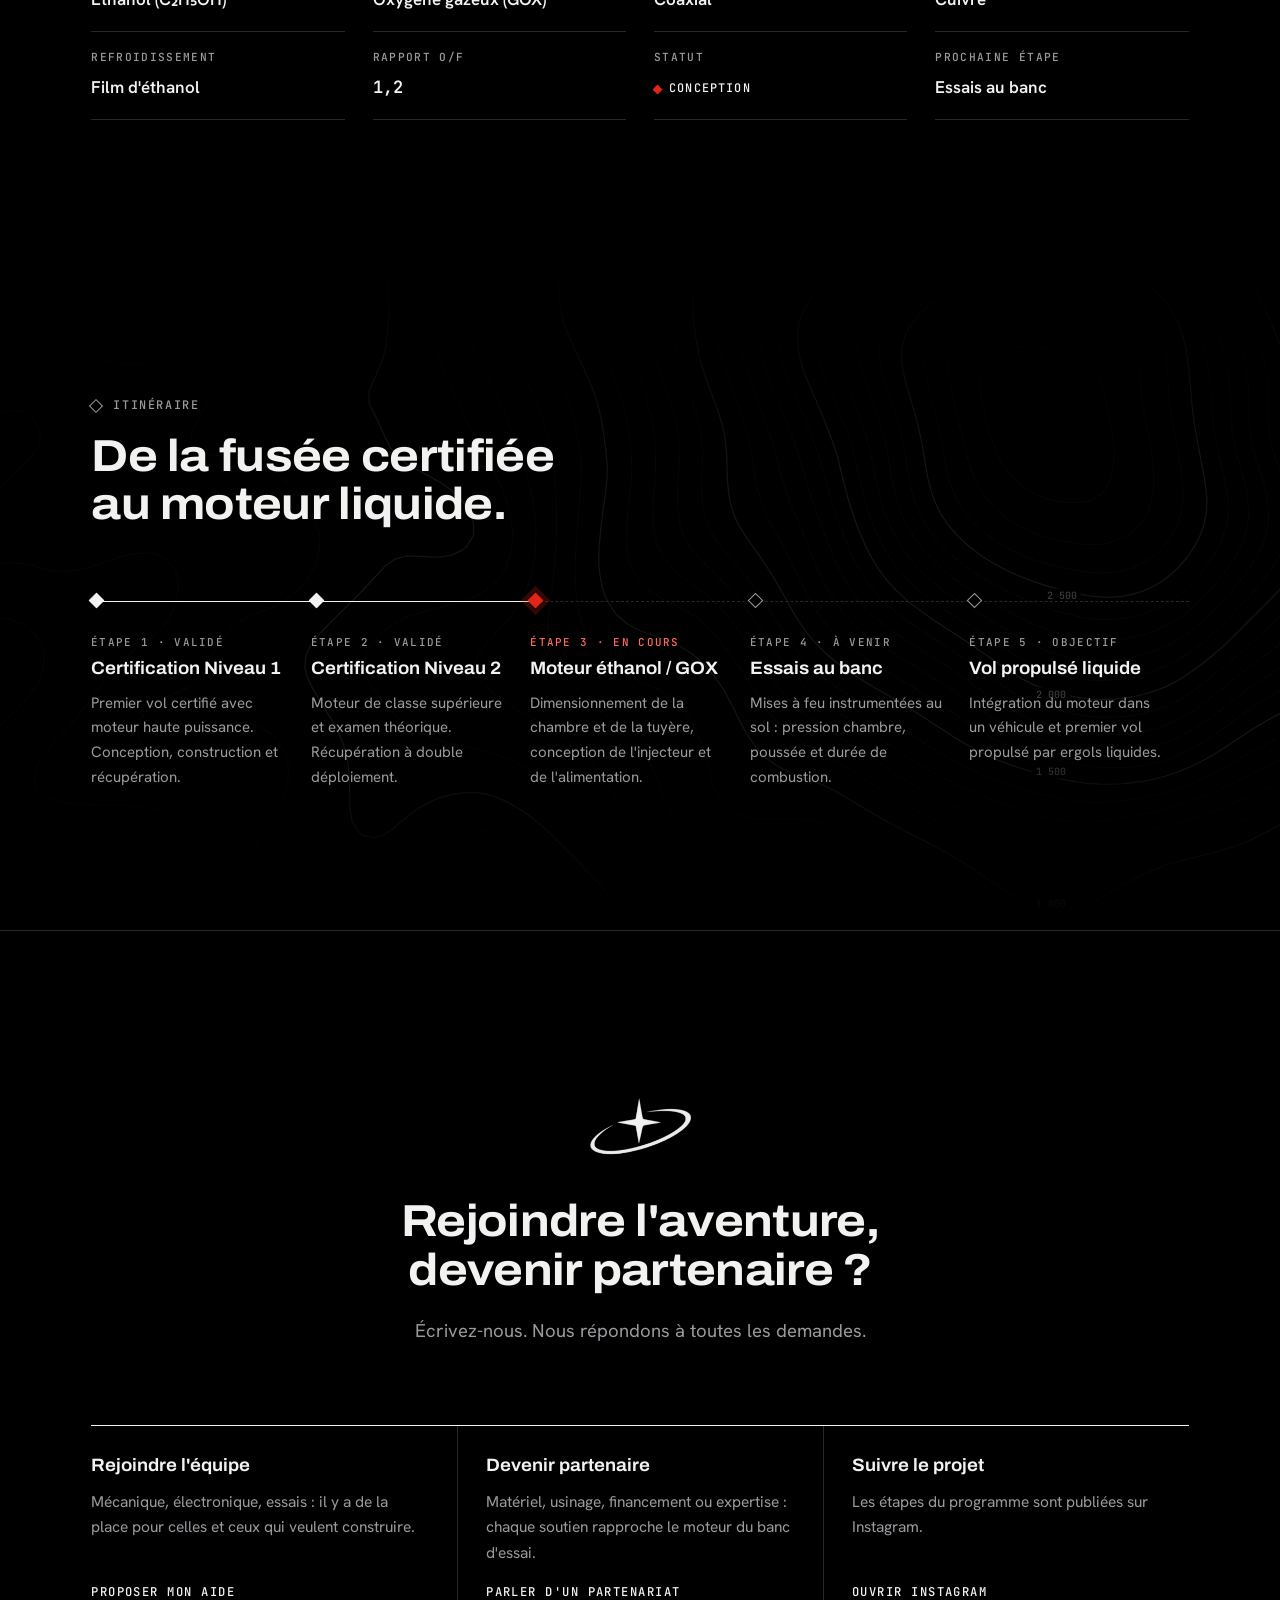
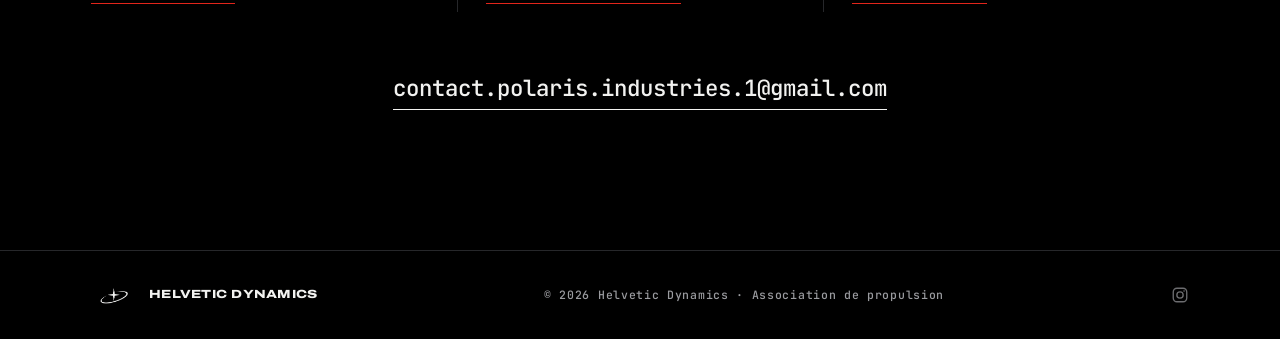
==== commit 35984971: "Refonte du site : scène d'ascension pilotée par le défilement, hero animé, menu mobile - Ascension :" ====
--- a/index.html
+++ b/index.html
@@ -3,9 +3,21 @@
 <head>
 <meta charset="utf-8">
 <meta name="viewport" content="width=device-width, initial-scale=1, viewport-fit=cover">
-<title>Helvetic Dynamics — Propulsion</title>
+<title>Helvetic Dynamics — Propulsion et technologies spatiales</title>
 <meta name="description" content="Helvetic Dynamics, association suisse de propulsion et de technologies spatiales. Développement d'un moteur-fusée bi-liquide éthanol / oxygène gazeux.">
 <meta name="theme-color" content="#ffffff">
+<link rel="canonical" href="https://helvetic-dynamics.ch/">
+<meta property="og:type" content="website">
+<meta property="og:locale" content="fr_CH">
+<meta property="og:site_name" content="Helvetic Dynamics">
+<meta property="og:title" content="Helvetic Dynamics — Propulsion et technologies spatiales">
+<meta property="og:description" content="Association suisse de propulsion. Nous développons un moteur-fusée bi-liquide éthanol / oxygène gazeux.">
+<meta property="og:url" content="https://helvetic-dynamics.ch/">
+<meta property="og:image" content="https://helvetic-dynamics.ch/assets/og.png">
+<meta property="og:image:width" content="1200">
+<meta property="og:image:height" content="630">
+<meta name="twitter:card" content="summary_large_image">
+<script type="application/ld+json">{"@context":"https://schema.org","@type":"Organization","name":"Helvetic Dynamics","url":"https://helvetic-dynamics.ch/","logo":"https://helvetic-dynamics.ch/assets/logo.png","description":"Association suisse de propulsion et de technologies spatiales.","sameAs":["https://www.instagram.com/helvetic_dynamics/"]}</script>
 <link rel="icon" type="image/png" href="assets/logo.png">
 <link rel="preconnect" href="https://fonts.googleapis.com">
 <link rel="preconnect" href="https://fonts.gstatic.com" crossorigin>
@@ -13,16 +25,19 @@
 <link rel="stylesheet" href="style.css">
 </head>
 <body>
+<a class="skip" href="#mission">Aller au contenu</a>
 
 <header class="nav" id="top">
   <div class="wrap nav__inner">
     <a class="brand" href="#top" aria-label="Helvetic Dynamics, retour en haut">
-      <img class="logo brand__mark" src="assets/logo.png" alt="" width="326" height="200">
+      <img class="logo brand__mark" src="assets/logo-mark.png" alt="" width="326" height="200">
       <span>Helvetic<br>Dynamics</span>
     </a>
+    <button type="button" class="nav__toggle" aria-expanded="false" aria-controls="menu"><span class="nav__toggle-txt">Menu</span><span class="nav__burger" aria-hidden="true"></span></button>
     <nav aria-label="Navigation principale">
-      <ul class="nav__links">
+      <ul class="nav__links" id="menu">
         <li><a href="#mission">Mission</a></li>
+        <li><a href="#ascension">Ascension</a></li>
         <li><a href="#moteur">Moteur</a></li>
         <li><a href="#parcours">Parcours</a></li>
         <li><a href="#contact" class="nav__cta">Contact</a></li>
@@ -30,8 +45,6 @@
     </nav>
   </div>
 </header>
-
-<div class="altimeter" aria-hidden="true"><span class="altimeter__k">Alt.</span><span class="altimeter__v" id="alt">404 m</span></div>
 
 <main>
   <!-- ============ ACCUEIL : sommet, courbes de niveau ============ -->
@@ -43,14 +56,15 @@
       <span class="tk tk--s">CH1903+ / LV95</span>
     </div>
     <div class="wrap hero__content">
-      <p class="label">Association · Propulsion &amp; technologies spatiales</p>
-      <h1 id="hero-title">Helvetic<br>Dynamics</h1>
+      <p class="label">Association suisse de propulsion et de technologies spatiales</p>
+      <h1 id="hero-title"><span class="ln"><span>Helvetic</span></span> <span class="ln"><span>Dynamics</span></span></h1>
       <p class="lead">Nous concevons, fabriquons et testons des systèmes de propulsion. Notre premier programme&nbsp;: un moteur-fusée bi-liquide alimenté à l'éthanol et à l'oxygène gazeux.</p>
       <div class="hero__actions">
         <a class="btn btn--solid" href="#moteur">Voir le moteur</a>
         <a class="btn btn--ghost" href="#contact">Nous rejoindre</a>
       </div>
     </div>
+    <a class="hero__scroll" href="#mission" aria-label="Descendre vers la mission"><span></span></a>
     <dl class="hero__readout wrap" aria-label="Repère géographique">
       <div><dt>Lat.</dt><dd>46°31′08″ N</dd></div>
       <div><dt>Long.</dt><dd>6°33′58″ E</dd></div>
@@ -62,7 +76,7 @@
   <section class="section" id="mission" aria-labelledby="mission-title">
     <div class="wrap split">
       <div class="split__head">
-        <p class="label">01 — Mission</p>
+        <p class="label">Mission</p>
         <h2 id="mission-title">Monter étape par étape, avec méthode.</h2>
       </div>
       <div class="split__body">
@@ -90,14 +104,26 @@
     </div>
   </section>
 
-  <!-- ============ DESCENTE : du blanc au noir ============ -->
-  <section class="descent" aria-hidden="true">
-    <canvas class="topo" id="topo-descent"></canvas>
-    <div class="wrap descent__inner">
-      <div class="descent__scale">
-        <span>1 km</span><span>12 km <i>· avions de ligne</i></span><span>40 km <i>· ballons-sondes</i></span><span>80 km <i>· mésosphère</i></span><span>100 km <i>· ligne de Kármán</i></span>
-      </div>
-      <p class="descent__line"><span>Toujours plus haut,</span><span>jusqu'à l'espace.</span></p>
+  <!-- ============ ASCENSION : le défilement fait monter l'altitude, du sol à l'espace ============ -->
+  <section class="ascent" id="ascension" aria-labelledby="ascent-title">
+    <div class="ascent__stage">
+      <canvas class="ascent__sky" id="ascent-sky" aria-hidden="true"></canvas>
+      <div class="ascent__limb" aria-hidden="true"></div>
+      <div class="wrap ascent__inner">
+        <ol class="ascent__marks" aria-label="Repères d'altitude">
+          <li data-alt="404"><b>404 m</b><span>Point de départ</span></li>
+          <li data-alt="4634"><b>4 634 m</b><span>Pointe Dufour, toit de la Suisse</span></li>
+          <li data-alt="12000"><b>12 km</b><span>Avions de ligne</span></li>
+          <li data-alt="35000"><b>35 km</b><span>Ballons-sondes</span></li>
+          <li data-alt="80000"><b>80 km</b><span>Nuages noctulescents</span></li>
+          <li data-alt="100000"><b>100 km</b><span>Ligne de Kármán</span></li>
+        </ol>
+        <div class="ascent__now" aria-hidden="true"></div>
+        <div class="ascent__panel">
+          <h2 class="ascent__line" id="ascent-title"><span class="ascent__l1">Toujours plus haut,</span> <span class="ascent__l2">jusqu'à l'espace.</span></h2>
+          <p class="ascent__readout" aria-hidden="true"><span id="asc-v">404</span><span class="ascent__unit" id="asc-u">m</span></p>
+        </div>
+      </div>
     </div>
   </section>
 
@@ -105,7 +131,7 @@
   <section class="section section--dark" id="moteur" aria-labelledby="moteur-title">
     <div class="wrap">
       <div class="section__head">
-        <p class="label">02 — Programme en cours</p>
+        <p class="label">Programme en cours</p>
         <h2 id="moteur-title">Moteur bi-liquide éthanol / GOX</h2>
         <p class="lead">L'éthanol est injecté au centre, l'oxygène tout autour. Ils se mélangent et brûlent dans une chambre en cuivre protégée par un fin film d'éthanol, puis les gaz accélèrent à travers le col de la tuyère.</p>
       </div>
@@ -147,7 +173,7 @@
     <canvas class="topo topo--faint" id="topo-dark" aria-hidden="true"></canvas>
     <div class="wrap">
       <div class="section__head">
-        <p class="label">03 — Itinéraire</p>
+        <p class="label">Itinéraire</p>
         <h2 id="parcours-title">De la fusée certifiée au moteur liquide.</h2>
       </div>
       <ol class="route">
@@ -163,9 +189,14 @@
   <!-- ============ CONTACT ============ -->
   <section class="section section--dark contact" id="contact" aria-labelledby="contact-title">
     <div class="wrap contact__inner">
-      <img class="logo logo--inv contact__mark" src="assets/logo.png" alt="" width="326" height="200">
+      <img class="logo logo--inv contact__mark" src="assets/logo-mark.png" alt="" width="326" height="200">
       <h2 id="contact-title">Rejoindre l'aventure, devenir partenaire&nbsp;?</h2>
       <p class="lead">Écrivez-nous. Nous répondons à toutes les demandes.</p>
+      <ul class="ways">
+        <li><h3>Rejoindre l'équipe</h3><p>Mécanique, électronique, essais&nbsp;: il y a de la place pour celles et ceux qui veulent construire.</p><a href="mailto:contact.polaris.industries.1@gmail.com?subject=Rejoindre%20Helvetic%20Dynamics">Proposer mon aide</a></li>
+        <li><h3>Devenir partenaire</h3><p>Matériel, usinage, financement ou expertise&nbsp;: chaque soutien rapproche le moteur du banc d'essai.</p><a href="mailto:contact.polaris.industries.1@gmail.com?subject=Partenariat%20Helvetic%20Dynamics">Parler d'un partenariat</a></li>
+        <li><h3>Suivre le projet</h3><p>Les étapes du programme sont publiées sur Instagram.</p><a href="https://www.instagram.com/helvetic_dynamics/" target="_blank" rel="noopener">Ouvrir Instagram</a></li>
+      </ul>
       <!-- Remplace l'adresse ci-dessous si l'association a une nouvelle adresse e-mail (2 endroits) -->
       <a class="contact__mail" href="mailto:contact.polaris.industries.1@gmail.com">contact.polaris.industries.1@gmail.com</a>
     </div>
@@ -174,7 +205,7 @@
 
 <footer class="footer">
   <div class="wrap footer__inner">
-    <span class="brand brand--small"><img class="logo logo--inv brand__mark" src="assets/logo.png" alt="" width="326" height="200"><span>Helvetic Dynamics</span></span>
+    <span class="brand brand--small"><img class="logo logo--inv brand__mark" src="assets/logo-mark.png" alt="" width="326" height="200"><span>Helvetic Dynamics</span></span>
     <span>© <span id="year">2026</span> Helvetic Dynamics · Association de propulsion</span>
     <a class="footer__ig" href="https://www.instagram.com/helvetic_dynamics/" target="_blank" rel="noopener" aria-label="Instagram de Helvetic Dynamics"><svg viewBox="0 0 24 24" fill="none" stroke="currentColor" stroke-width="1.8" aria-hidden="true"><rect x="3" y="3" width="18" height="18" rx="5"/><circle cx="12" cy="12" r="4.2"/><circle cx="17.4" cy="6.6" r="1.1" fill="currentColor" stroke="none"/></svg></a>
   </div>
--- a/style.css
+++ b/style.css
@@ -49,7 +49,6 @@
 .nav__links a { text-decoration: none; font: 500 .76rem/1 var(--f-mono); letter-spacing: .12em; text-transform: uppercase; opacity: .7; transition: opacity .2s; }
 .nav__links a:hover { opacity: 1; }
 .nav__cta { opacity: 1 !important; border: 1.5px solid currentColor; padding: 10px 14px; }
-@media (max-width: 640px) { .nav__links li:not(:last-child) { display: none; } }
 
 /* ---------- COURBES DE NIVEAU ---------- */
 .topo { position: absolute; inset: 0; width: 100%; height: 100%; display: block; pointer-events: none; }
@@ -91,18 +90,6 @@
 .domain__alt { font: 500 .7rem/1 var(--f-mono); letter-spacing: .14em; text-transform: uppercase; color: var(--red); }
 .domain p { color: var(--ink-2); font-size: .97rem; }
 @media (max-width: 860px) { .domains { grid-template-columns: 1fr; } .domain, .domain + .domain { padding: 26px 0; border-left: 0; } .domain + .domain { border-top: 1px solid var(--rule); } }
-
-/* ---------- DESCENTE ---------- */
-.descent { position: relative; height: clamp(560px, 95vh, 920px); background: linear-gradient(180deg, #ffffff 0%, #f1f1ef 30%, #8d8d8c 50%, #1c1c1d 70%, #000 100%); overflow: hidden; }
-.descent__inner { height: 100%; display: flex; align-items: center; justify-content: space-between; gap: 24px; }
-.descent__scale { height: 78%; white-space: nowrap; flex: none; display: flex; flex-direction: column; justify-content: space-between; font: 500 .74rem/1 var(--f-mono); letter-spacing: .1em; border-left: 1.5px solid; padding-left: 14px; }
-.descent__scale span:nth-child(-n+2) { color: #3a3b3e; }
-.descent__scale span:nth-child(n+4) { color: #d6d6d4; }
-.descent__scale span:nth-child(3) { color: #f0f0ee; }
-.descent__scale { border-image: linear-gradient(#0d0d0e, #f2f2f0) 1; }
-.descent__line { align-self: stretch; display: flex; flex-direction: column; justify-content: space-between; padding-block: 16% 16%; font: 800 clamp(1.5rem, 6vw, 4.6rem)/0.95 var(--f-display); font-stretch: 125%; text-transform: uppercase; letter-spacing: -0.03em; text-align: right; }
-.descent__line span:first-child { color: var(--ink); }
-.descent__line span:last-child { color: var(--chalk); }
 
 /* ---------- SECTIONS SOMBRES ---------- */
 .section--dark { background: var(--night); color: var(--chalk); color-scheme: dark; overflow: hidden; }
@@ -169,27 +156,96 @@
 .footer__inner { display: flex; flex-wrap: wrap; justify-content: space-between; align-items: center; gap: 16px; }
 .footer .brand { color: var(--chalk); }
 
-/* ---------- LOGO (fichier d'origine, non modifié) ---------- */
-.logo { display: block; object-fit: contain; mix-blend-mode: multiply; }
-.logo--inv, .nav.is-dark .logo { filter: invert(1); mix-blend-mode: screen; }
+/* ---------- LOGO (logo-mark.png : le logo d'origine sur fond transparent) ---------- */
+.logo { display: block; object-fit: contain; }
+.logo--inv, .nav.is-dark .logo { filter: invert(1); }
 .brand__mark { width: 62px; height: 38px; }
 .brand--small .brand__mark { width: 46px; height: 28px; }
 .contact__mark { width: 170px; height: auto; color: inherit; }
 
 /* ---------- FONDUS DES COURBES ---------- */
 .hero .topo { -webkit-mask-image: linear-gradient(#000 72%, transparent); mask-image: linear-gradient(#000 72%, transparent); }
-.descent .topo { -webkit-mask-image: linear-gradient(transparent, #000 28%, #000 62%, transparent 92%); mask-image: linear-gradient(transparent, #000 28%, #000 62%, transparent 92%); }
 .topo--faint { -webkit-mask-image: linear-gradient(transparent, #000 30%, #000 70%, transparent); mask-image: linear-gradient(transparent, #000 30%, #000 70%, transparent); }
 
-/* ---------- ALTIMÈTRE ---------- */
-.altimeter { position: fixed; z-index: 15; right: max(var(--gutter), env(safe-area-inset-right, 0px)); bottom: calc(24px + env(safe-area-inset-bottom, 0px));
-  display: flex; align-items: baseline; gap: 10px; padding: 10px 14px; color: #fff; background: rgba(10,10,11,.78); border: 1px solid rgba(255,255,255,.18); backdrop-filter: blur(8px); -webkit-backdrop-filter: blur(8px);
-  font: 500 .7rem/1 var(--f-mono); letter-spacing: .1em; text-transform: uppercase; opacity: 0; transition: opacity .3s; pointer-events: none; }
-@media (max-width: 640px) { .altimeter { bottom: calc(14px + env(safe-area-inset-bottom, 0px)); padding: 8px 10px; } .altimeter__v { font-size: .95rem; } }
-.altimeter.is-on { opacity: 1; }
-.altimeter__v { font-size: 1.15rem; letter-spacing: .02em; font-variant-numeric: tabular-nums; min-width: 9ch; text-align: right; }
-.descent__scale i { font-style: normal; opacity: .75; }
-@media (max-width: 640px) { .descent__scale i { display: none; } }
 .footer__ig { display: inline-flex; color: var(--chalk-2); opacity: .7; transition: opacity .2s, color .2s; }
 .footer__ig svg { width: 18px; height: 18px; }
 .footer__ig:hover { opacity: 1; color: var(--chalk); }
+
+
+/* ---------- ACCÈS RAPIDE ---------- */
+.skip { position: fixed; left: 12px; top: -60px; z-index: 40; background: var(--ink); color: var(--snow); padding: 12px 16px; font: 500 .8rem/1 var(--f-mono); text-decoration: none; transition: top .2s; }
+.skip:focus { top: 12px; }
+section[id] { scroll-margin-top: 70px; }
+
+/* ---------- MENU MOBILE ---------- */
+.nav__toggle { display: none; align-items: center; gap: 12px; background: none; border: 0; padding: 10px 0; color: inherit; cursor: pointer; font: 500 .76rem/1 var(--f-mono); letter-spacing: .12em; text-transform: uppercase; }
+.nav__burger { position: relative; width: 26px; height: 12px; }
+.nav__burger::before, .nav__burger::after { content: ""; position: absolute; left: 0; right: 0; height: 1.5px; background: currentColor; transition: transform .3s, top .3s, bottom .3s; }
+.nav__burger::before { top: 0; } .nav__burger::after { bottom: 0; }
+.nav.is-open .nav__burger::before { top: 5px; transform: rotate(45deg); }
+.nav.is-open .nav__burger::after { bottom: 5.5px; transform: rotate(-45deg); }
+@media (max-width: 760px) {
+  .nav__toggle { display: inline-flex; position: relative; z-index: 1; }
+  .nav .brand { position: relative; z-index: 1; }
+  .nav.is-open, .nav.is-open.is-dark, .nav.is-open.is-scrolled { background: var(--snow); color: var(--ink); backdrop-filter: none; -webkit-backdrop-filter: none; border-color: transparent; }
+  .nav.is-open .logo { filter: none; }
+  .nav__links { position: fixed; inset: 0; flex-direction: column; align-items: flex-start; justify-content: center; gap: 6px; padding: 96px max(var(--gutter), env(safe-area-inset-left, 0px)) 48px; background: var(--snow); color: var(--ink); visibility: hidden; opacity: 0; transition: opacity .25s, visibility .25s; }
+  .nav.is-open .nav__links { visibility: visible; opacity: 1; }
+  .nav__links a, .nav__links .nav__cta { display: block; border: 0; padding: 10px 0; opacity: 1; font: 800 clamp(2rem, 10vw, 3.2rem)/1 var(--f-display); font-stretch: 125%; letter-spacing: -0.02em; }
+  .nav__links .nav__cta { color: var(--red); }
+}
+
+/* ---------- ENTRÉE DU HERO (une seule séquence, au chargement) ---------- */
+.ln { display: block; overflow: hidden; padding-top: .04em; }
+.ln > span { display: block; }
+.hero__scroll { position: absolute; left: 50%; bottom: 26px; width: 44px; height: 56px; transform: translateX(-50%); display: grid; place-items: center; }
+.hero__scroll span { width: 1.5px; height: 44px; background: linear-gradient(var(--ink), var(--ink)) no-repeat top / 100% 40%, var(--rule); }
+@media (max-width: 640px) { .hero__scroll { display: none; } }
+@media (prefers-reduced-motion: no-preference) {
+  .ln > span { animation: rise 1s cubic-bezier(.16,.84,.24,1) both; }
+  .ln:nth-child(2) > span { animation-delay: .09s; }
+  .hero__content > :not(h1), .hero__readout, .grid-ticks { animation: fade .9s .55s both; }
+  .hero__content > .hero__actions { animation-delay: .75s; }
+  .hero .topo { animation: fade 1.6s .1s both; }
+  .hero__scroll span { animation: plumb 2.2s ease-in-out infinite; }
+}
+@keyframes rise { from { transform: translateY(105%); } to { transform: none; } }
+@keyframes fade { from { opacity: 0; } to { opacity: 1; } }
+@keyframes plumb { 0% { background-position: 0 -30px, 0 0; } 100% { background-position: 0 50px, 0 0; } }
+
+/* ---------- ASCENSION : scène collante pilotée par le défilement ---------- */
+.ascent { position: relative; height: 420vh; background: var(--night); }
+.ascent__stage { position: sticky; top: 0; height: 100vh; height: 100svh; overflow: hidden; background: var(--bg, #fff); color: var(--fg, #0d0d0e); }
+.ascent__sky { position: absolute; inset: 0; width: 100%; height: 100%; display: block; }
+.ascent__inner { height: 100%; }
+.ascent__marks { list-style: none; margin: 0; padding: 0; position: absolute; top: 0; bottom: 0; left: max(var(--gutter), env(safe-area-inset-left, 0px)); width: min(46%, 420px); border-left: 1.5px solid currentColor; }
+.ascent__marks li { position: absolute; left: 0; top: 0; display: grid; gap: 6px; padding-left: 34px; margin-top: -0.55em; font: 500 .78rem/1.2 var(--f-mono); letter-spacing: .06em; opacity: 0; will-change: transform, opacity; }
+.ascent__marks li::before { content: ""; position: absolute; left: 0; top: .55em; width: 24px; border-top: 1.5px solid currentColor; }
+.ascent__marks b { font: 700 1.25rem/1 var(--f-display); font-stretch: 112%; letter-spacing: 0; font-variant-numeric: tabular-nums; }
+.ascent__marks span { opacity: .72; }
+.ascent__now { position: absolute; left: max(var(--gutter), env(safe-area-inset-left, 0px)); top: 50%; width: 0; height: 0; margin: -6px 0 0 -11px; border: 6px solid transparent; border-left: 10px solid var(--red); }
+.ascent__panel { position: absolute; right: max(var(--gutter), env(safe-area-inset-right, 0px)); top: 50%; transform: translateY(-50%); display: grid; justify-items: end; gap: clamp(8px, 2vh, 24px); text-align: right; }
+.ascent__line { display: grid; font: 800 clamp(1.3rem, 3.4vw, 2.9rem)/1 var(--f-display); font-stretch: 125%; text-transform: uppercase; letter-spacing: -0.025em; }
+.ascent__line span { grid-area: 1 / 1; opacity: var(--o, 0); }
+.ascent__readout { display: flex; align-items: baseline; gap: .12em; font: 800 clamp(4.4rem, 17vw, 15rem)/.82 var(--f-display); font-stretch: 125%; letter-spacing: -0.045em; font-variant-numeric: tabular-nums; }
+.ascent__unit { font-size: .26em; letter-spacing: 0; font-stretch: 112%; }
+.ascent__limb { position: absolute; left: 50%; top: 100%; width: 260vmax; aspect-ratio: 1; transform: translate(-50%, calc(var(--limb, 0) * -24vh - 4%)); opacity: var(--limb, 0); pointer-events: none;
+  background: radial-gradient(closest-side, #000 0, #01030a 94.6%, #0a2b66 96.2%, #5aa8ff 96.9%, #e2f1ff 97.1%, rgba(96,164,255,.5) 97.35%, rgba(52,112,240,.2) 98.3%, rgba(40,90,220,.06) 99.2%, transparent 100%); }
+/* au-dessus de la scène, la barre de navigation devient transparente : le ciel passe derrière */
+.nav.is-clear, .nav.is-clear.is-dark { background: transparent; border-color: transparent; backdrop-filter: none; -webkit-backdrop-filter: none; }
+@media (max-width: 760px) {
+  .ascent__marks { width: 78%; }
+  .ascent__panel { top: auto; bottom: 9vh; transform: none; }
+  .ascent__readout { font-size: clamp(4rem, 23vw, 8rem); }
+}
+
+/* ---------- CONTACT : trois façons de participer ---------- */
+.ways { list-style: none; margin: clamp(28px, 5vw, 56px) 0 0; padding: 0; width: 100%; display: grid; grid-template-columns: repeat(3, 1fr); text-align: left; border-top: 1.5px solid var(--chalk); }
+.ways li { display: grid; gap: 12px; align-content: start; grid-template-rows: auto 1fr auto; padding: 28px 28px 8px 0; }
+.ways li + li { padding-left: 28px; border-left: 1px solid var(--rule-d); }
+.ways p { color: var(--chalk-2); font-size: .97rem; }
+.ways a { justify-self: start; margin-top: 8px; padding-bottom: 5px; text-decoration: none; font: 500 .76rem/1 var(--f-mono); letter-spacing: .12em; text-transform: uppercase; border-bottom: 1.5px solid var(--red); transition: color .2s; }
+.ways a:hover { color: #ff6a61; }
+@media (max-width: 860px) { .ways { grid-template-columns: 1fr; } .ways li, .ways li + li { padding: 26px 0; border-left: 0; } .ways li + li { border-top: 1px solid var(--rule-d); } }
+.contact__mail { margin-top: clamp(20px, 4vw, 40px); }
+@media (max-width: 640px) { .hero .label { line-height: 1.5; align-items: flex-start; } .hero .label::before { flex: none; margin-top: .25em; } }
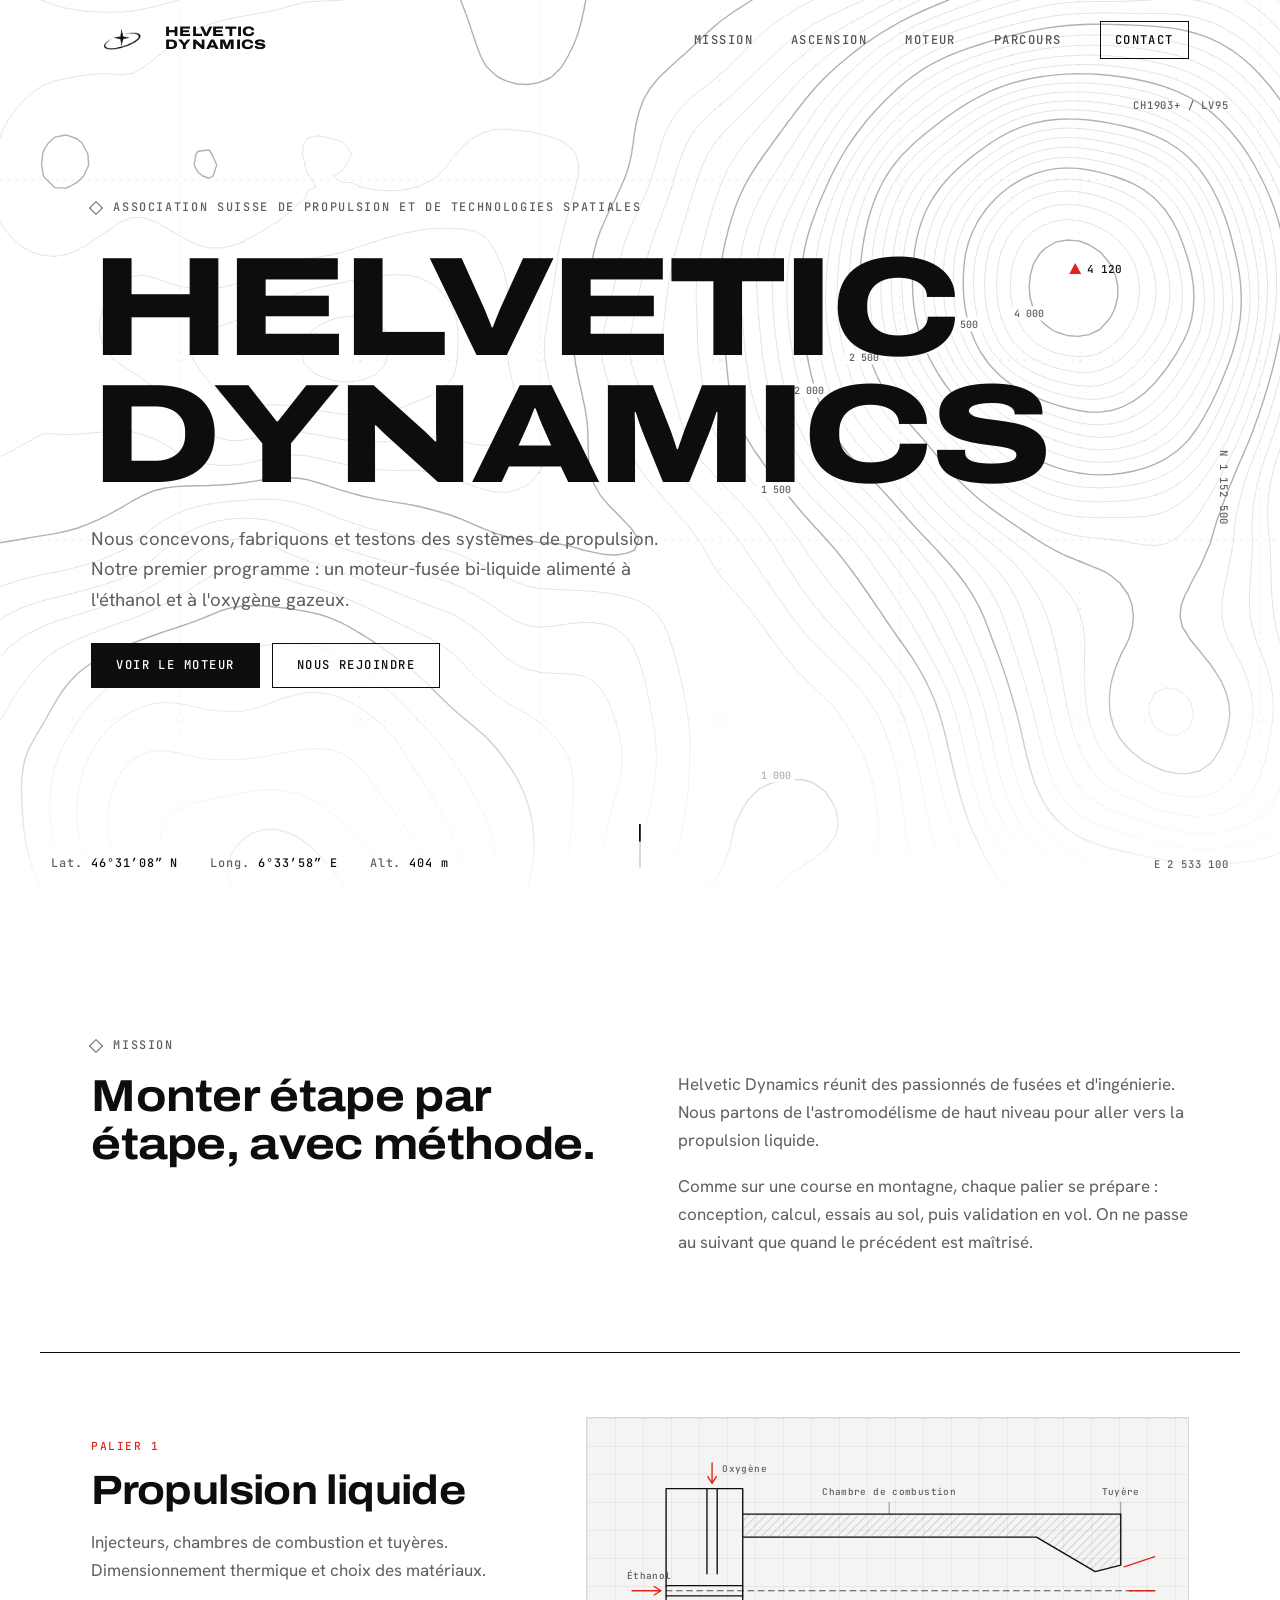
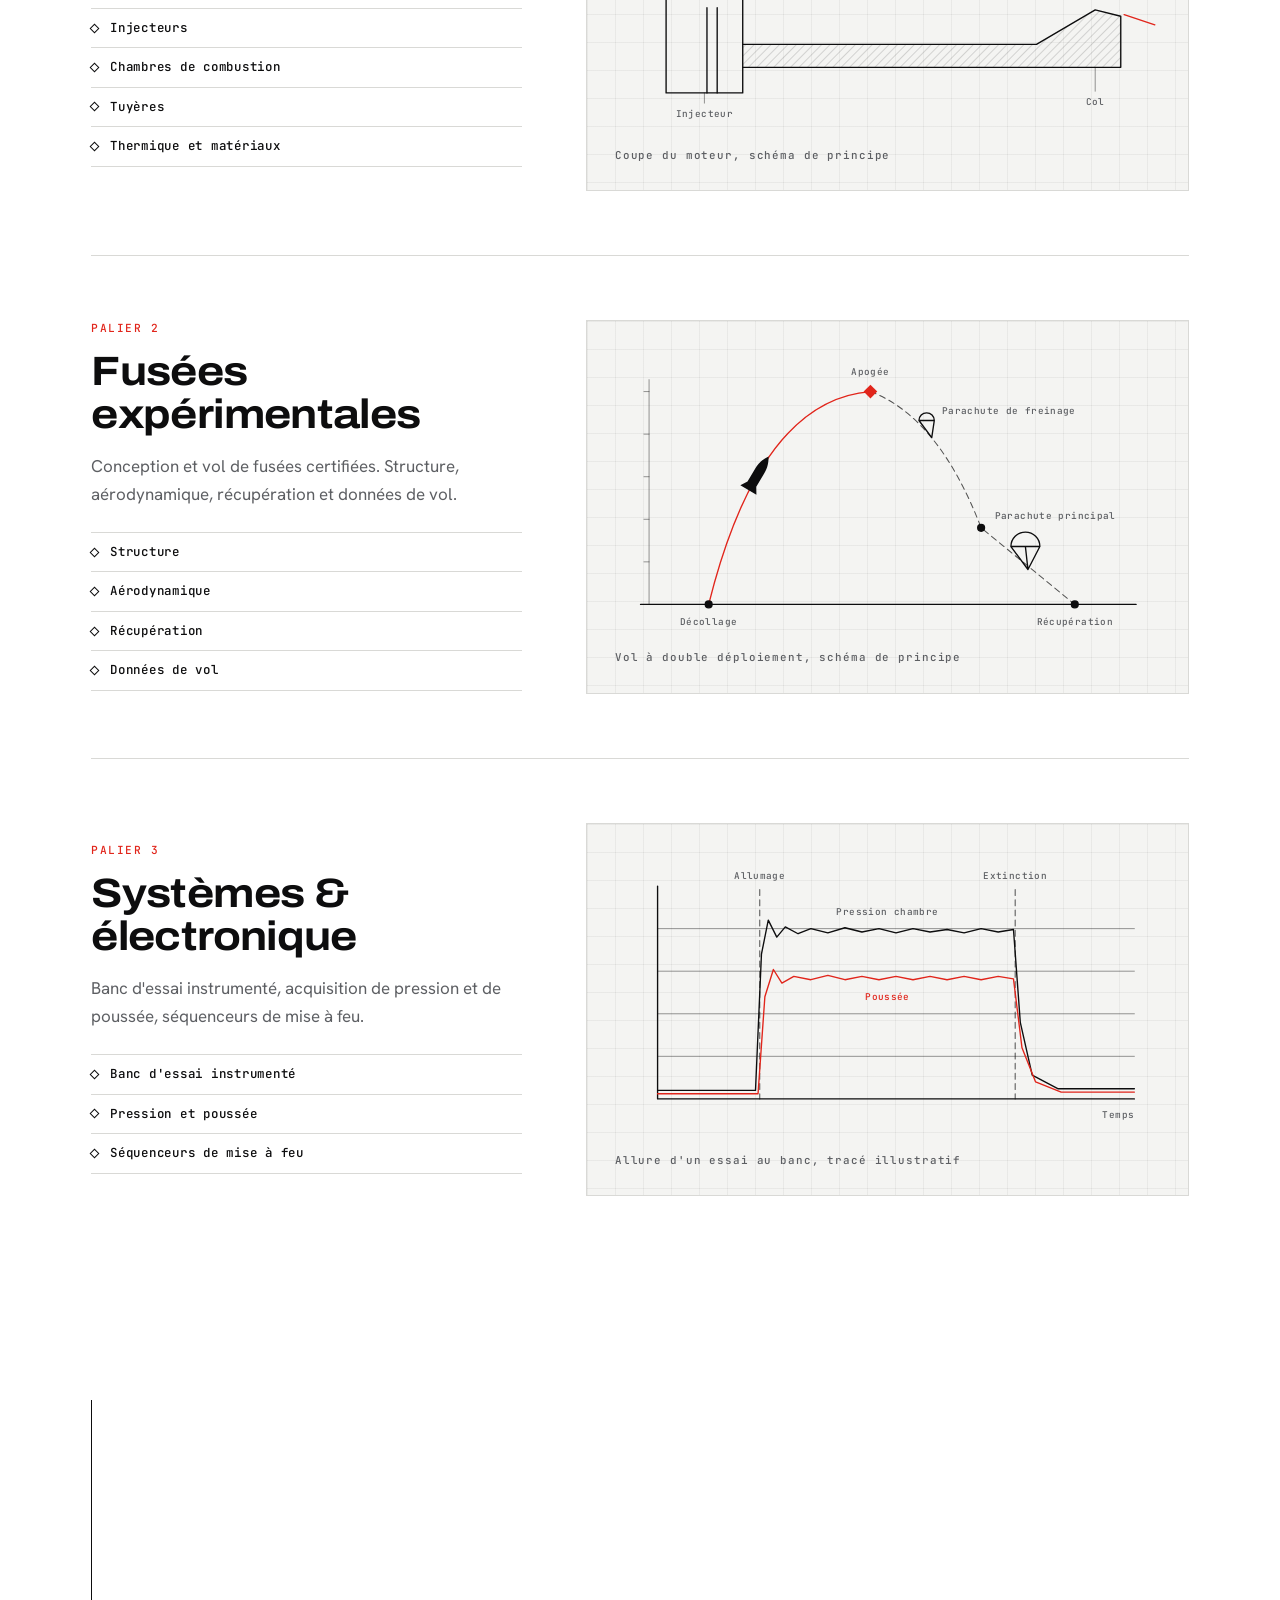
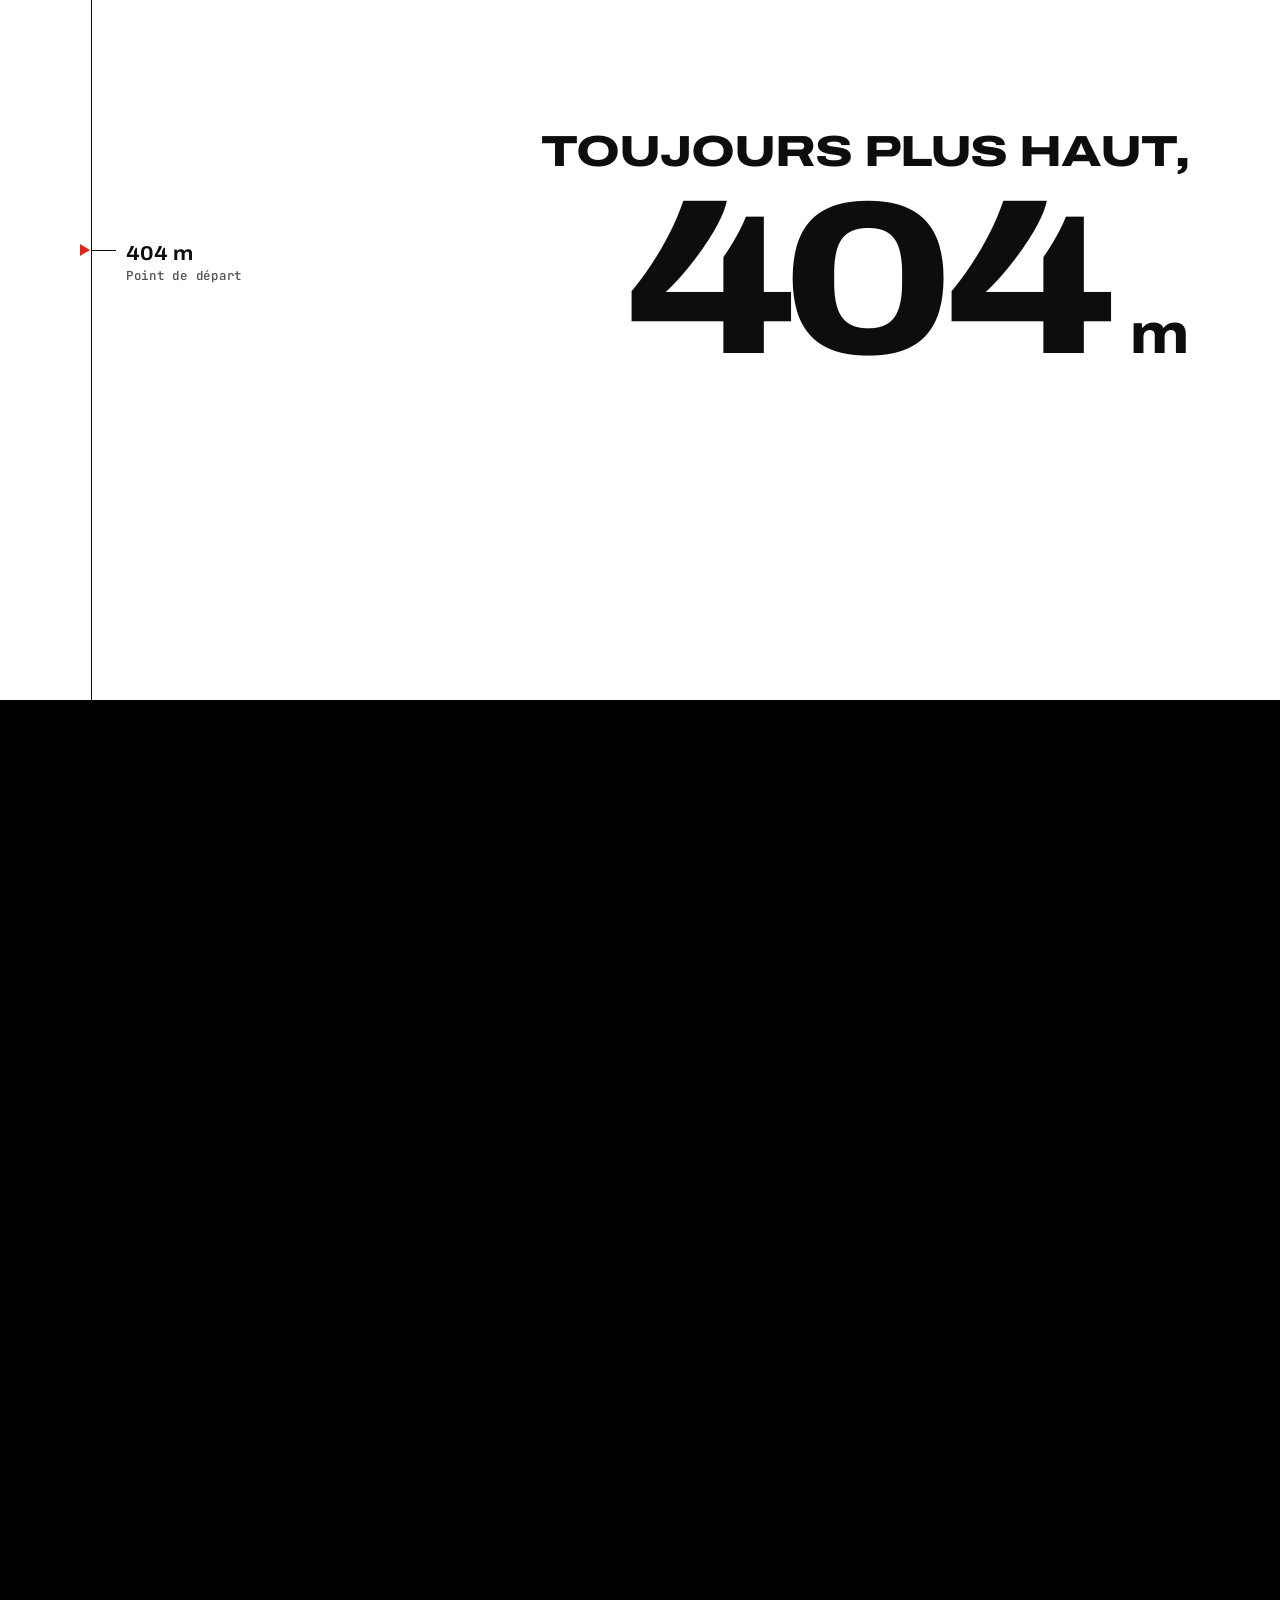
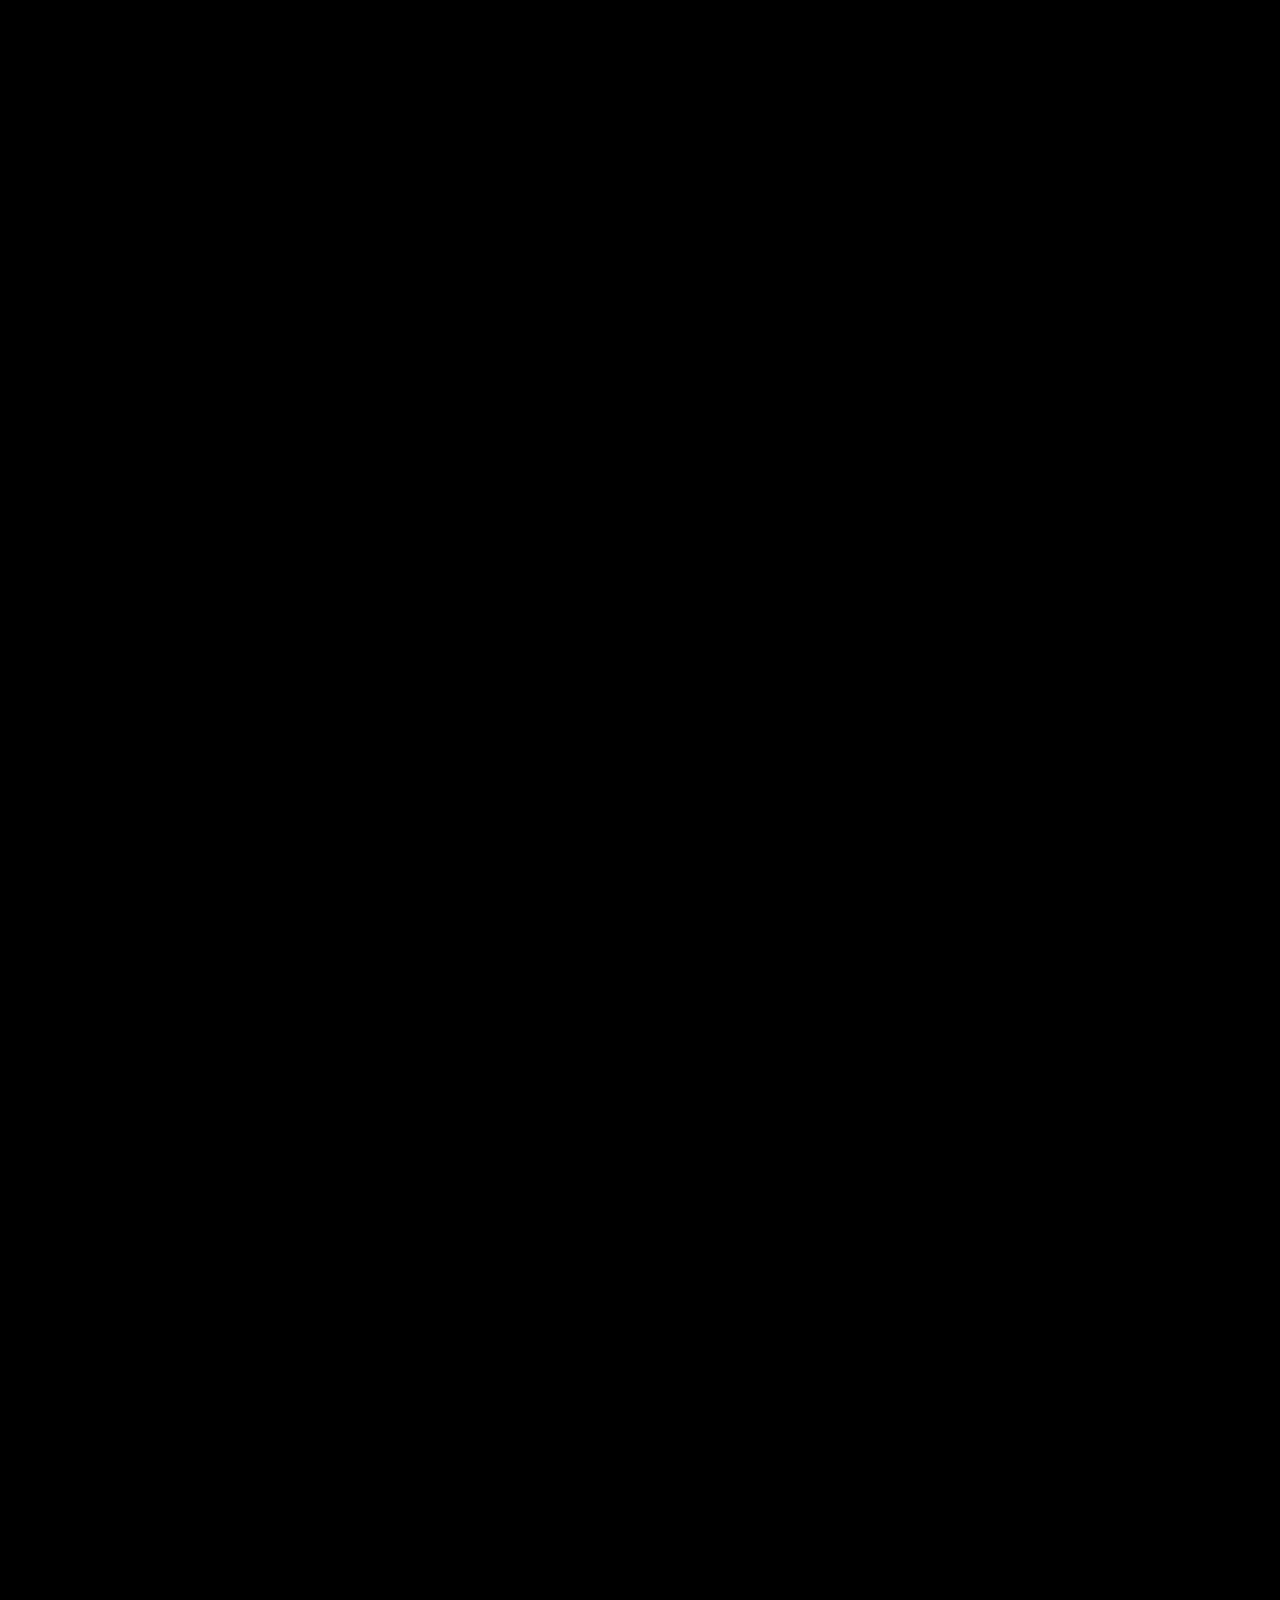
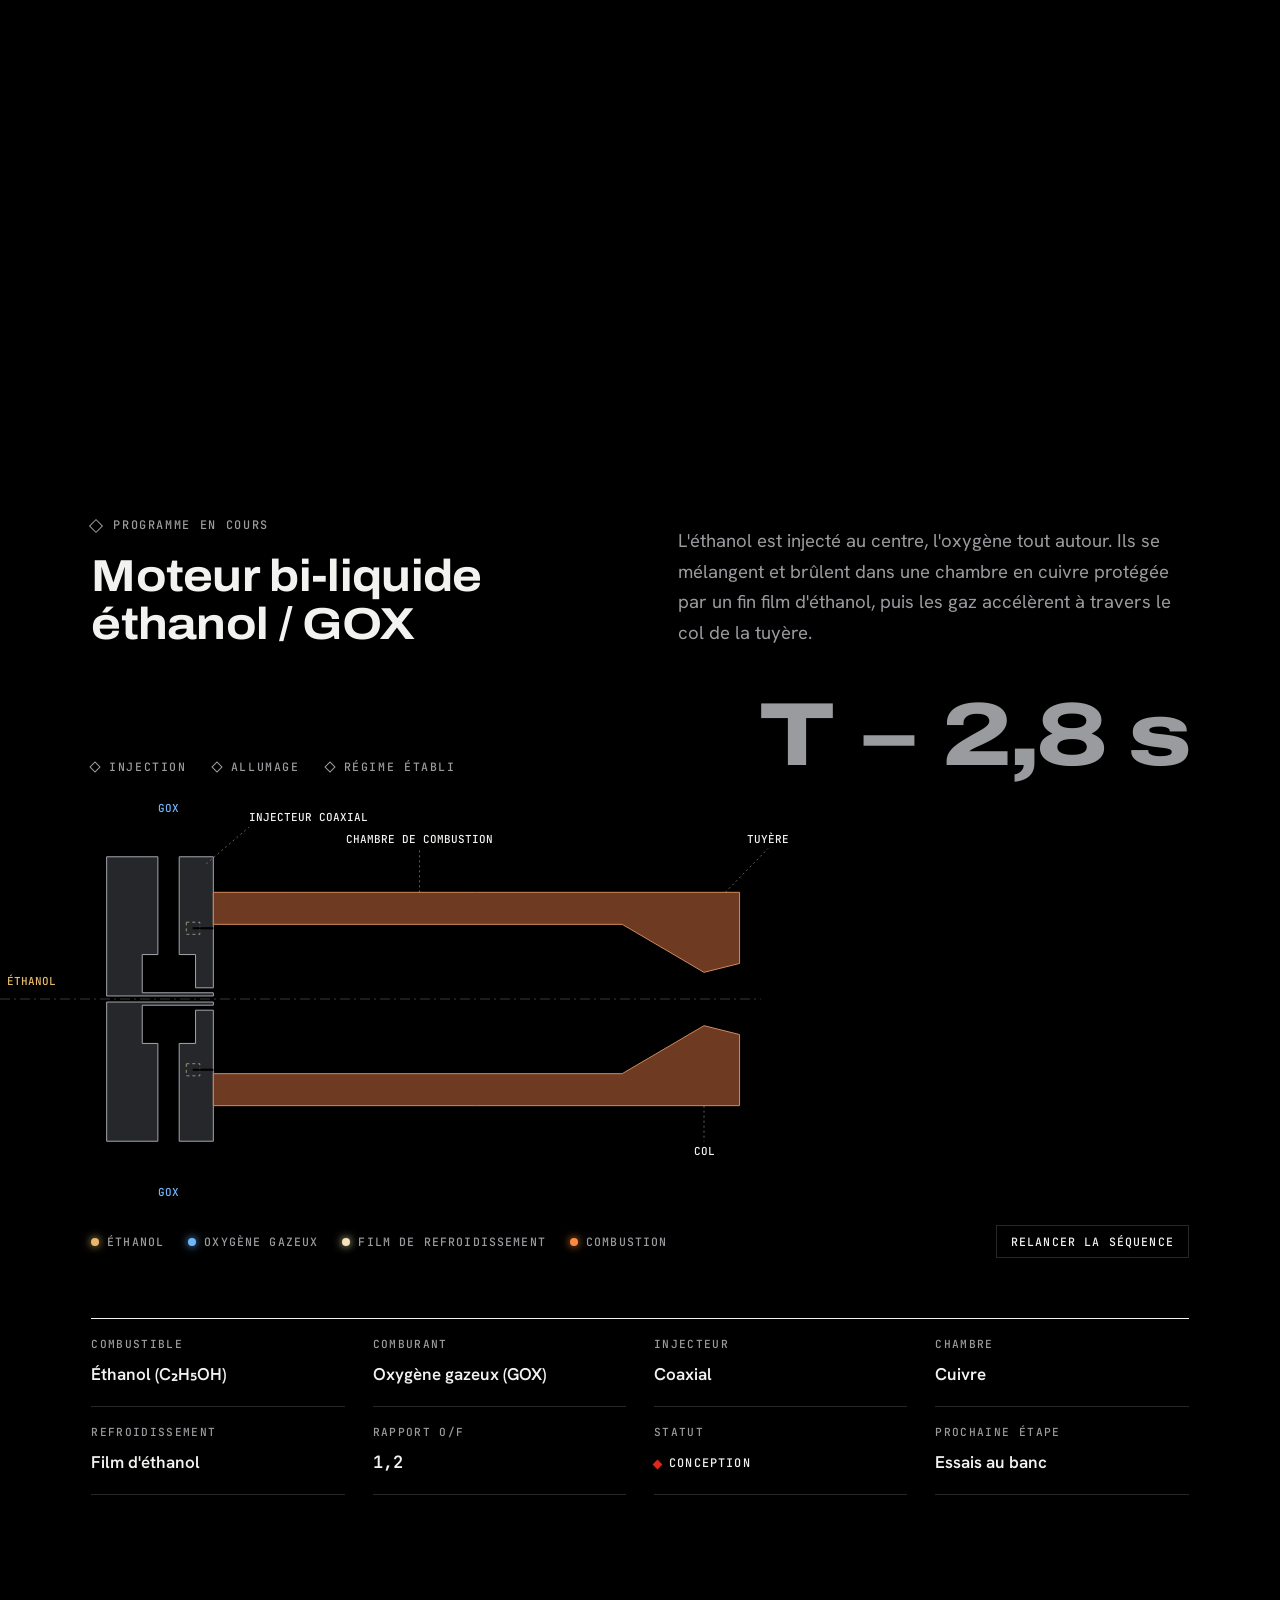
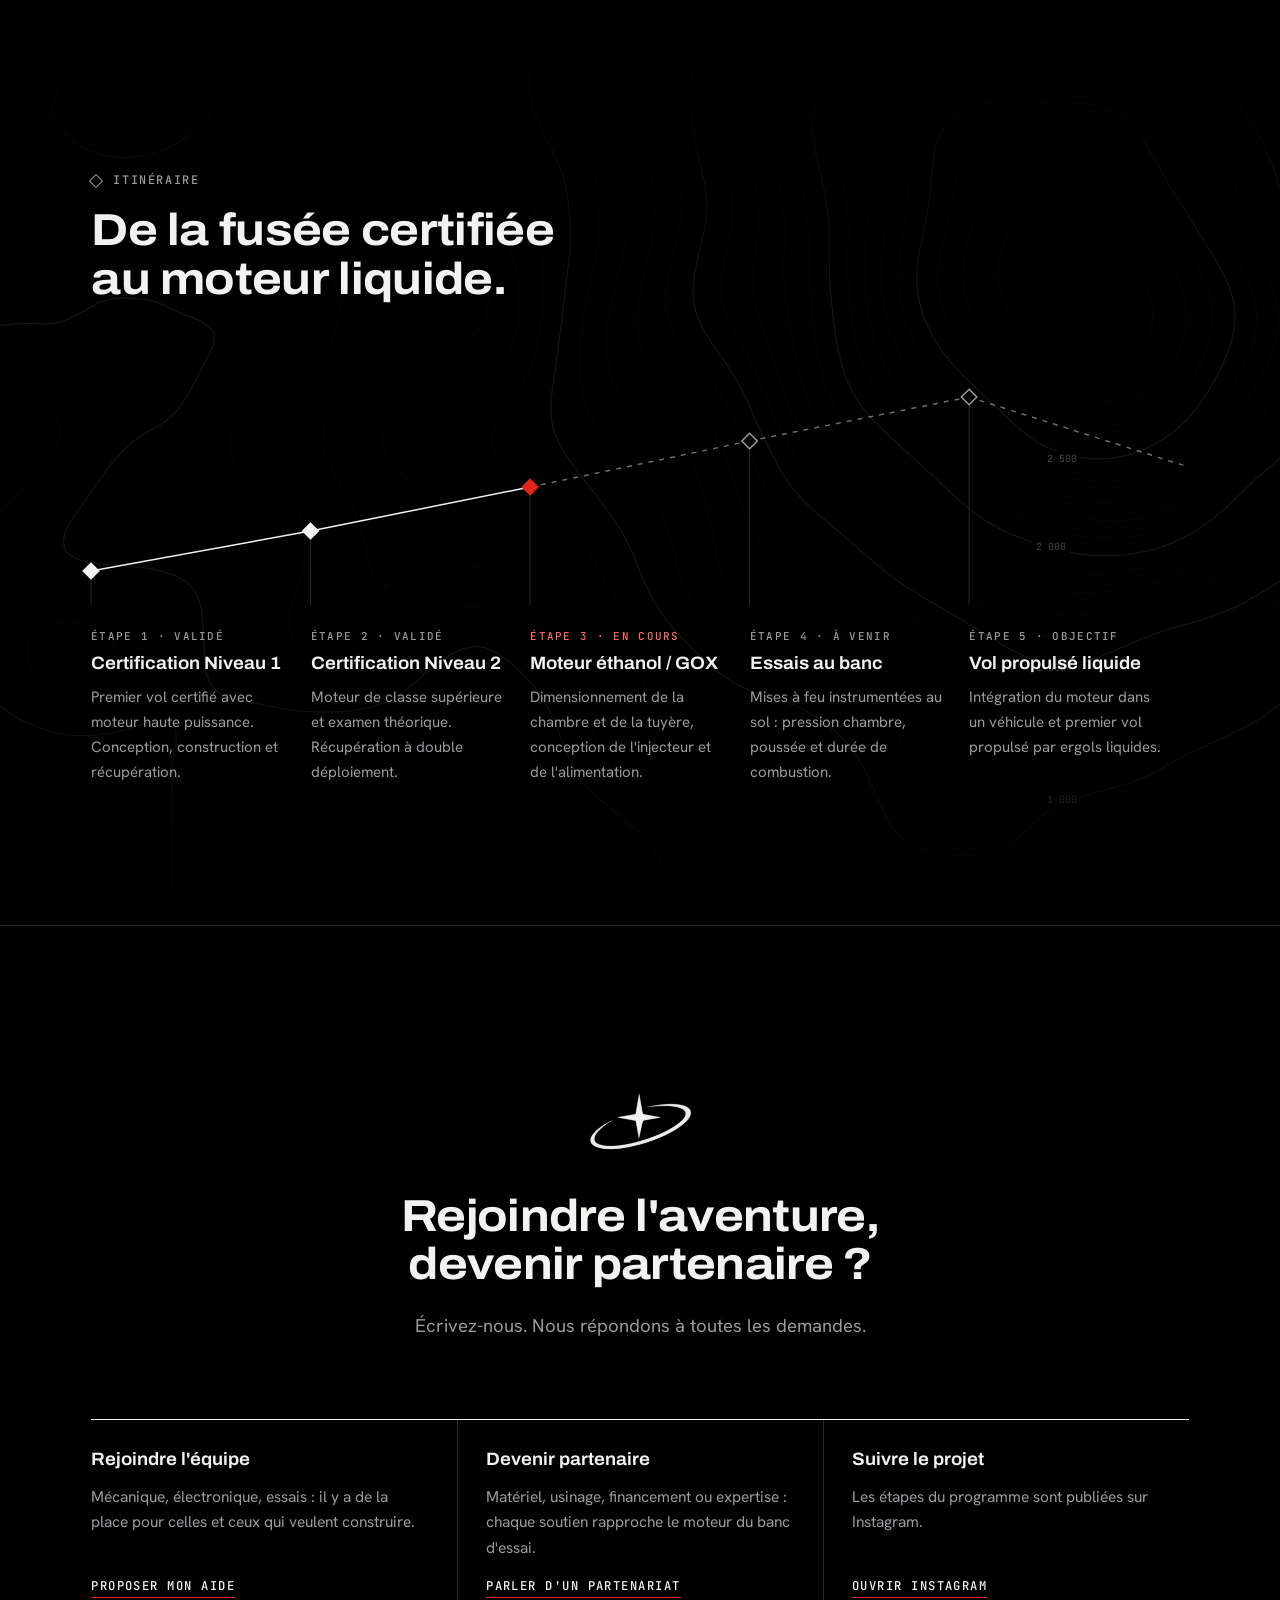
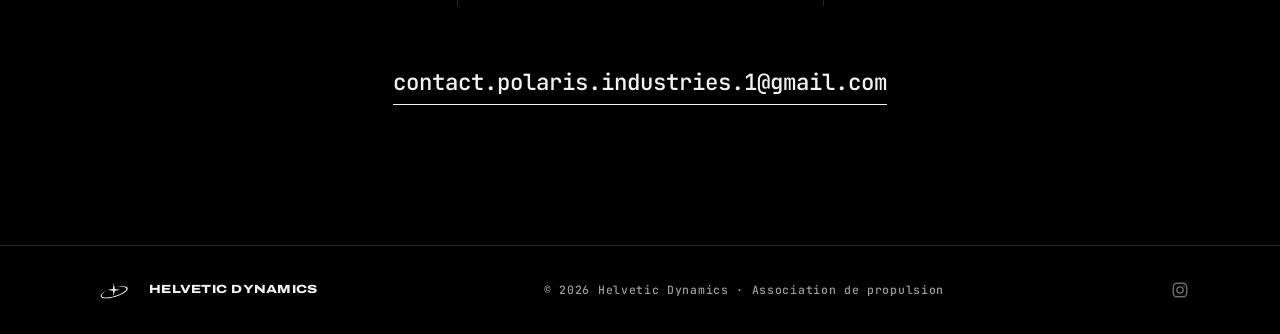
==== commit 34009174: "Paliers en planches techniques, séquence d'allumage en pleine largeur, parcours en profil d'ascensio" ====
--- a/index.html
+++ b/index.html
@@ -1,5 +1,5 @@
 <!DOCTYPE html>
-<html lang="fr">
+<html lang="fr" class="no-js">
 <head>
 <meta charset="utf-8">
 <meta name="viewport" content="width=device-width, initial-scale=1, viewport-fit=cover">
@@ -22,6 +22,7 @@
 <link rel="preconnect" href="https://fonts.googleapis.com">
 <link rel="preconnect" href="https://fonts.gstatic.com" crossorigin>
 <link rel="stylesheet" href="https://fonts.googleapis.com/css2?family=Archivo:wdth,wght@100..125,400..800&family=Hanken+Grotesk:wght@300;400;500;600&family=JetBrains+Mono:wght@400;500&display=swap">
+<script>document.documentElement.className="js"</script>
 <link rel="stylesheet" href="style.css">
 </head>
 <body>
@@ -85,21 +86,80 @@
       </div>
     </div>
 
-    <div class="wrap domains">
-      <article class="domain">
-        <span class="domain__alt">Palier 1</span>
-        <h3>Propulsion liquide</h3>
-        <p>Injecteurs, chambres de combustion et tuyères. Dimensionnement thermique et choix des matériaux.</p>
+    <div class="wrap stages">
+      <article class="stage">
+        <div class="stage__txt">
+          <span class="domain__alt">Palier 1</span>
+          <h3>Propulsion liquide</h3>
+          <p>Injecteurs, chambres de combustion et tuyères. Dimensionnement thermique et choix des matériaux.</p>
+          <ul><li>Injecteurs</li><li>Chambres de combustion</li><li>Tuyères</li><li>Thermique et matériaux</li></ul>
+        </div>
+        <figure class="plate">
+          <svg viewBox="0 0 640 340" role="img" aria-label="Coupe schématique du moteur : injecteur à gauche, chambre de combustion, col puis tuyère à droite.">
+            <defs><pattern id="hatch" width="7" height="7" patternUnits="userSpaceOnUse" patternTransform="rotate(45)"><line x1="0" y1="0" x2="0" y2="7" stroke="currentColor" stroke-width="1" opacity=".35"/></pattern></defs>
+            <path class="f" fill="url(#hatch)" stroke="none" d="M150 80H594V140L564 147.5 495 107H150ZM150 260H594V200L564 192.5 495 233H150Z"/>
+            <path class="f dash" d="M60 170H632"/>
+            <path class="d" pathLength="1" d="M60 50H150V290H60Z"/>
+            <path class="d" pathLength="1" d="M60 164H150M60 176H150M108 50V150M120 50V150M108 290V190M120 290V190"/>
+            <path class="d" pathLength="1" d="M150 80H594V140L564 147.5 495 107H150"/>
+            <path class="d" pathLength="1" d="M150 260H594V200L564 192.5 495 233H150"/>
+            <path class="d r" pathLength="1" d="M20 170H54M46 165l8 5-8 5M114 20V44M109 36l5 8 5-8M598 142L634 130M598 198L634 210M604 170H634"/>
+            <g class="f"><path class="thin" d="M105 290V302M322 80V66M564 260V288M594 80V66"/>
+              <text x="14" y="156">Éthanol</text><text x="126" y="30">Oxygène</text>
+              <text x="105" y="318" text-anchor="middle">Injecteur</text><text x="322" y="58" text-anchor="middle">Chambre de combustion</text>
+              <text x="564" y="304" text-anchor="middle">Col</text><text x="594" y="58" text-anchor="middle">Tuyère</text></g>
+          </svg>
+          <figcaption>Coupe du moteur, schéma de principe</figcaption>
+        </figure>
       </article>
-      <article class="domain">
-        <span class="domain__alt">Palier 2</span>
-        <h3>Fusées expérimentales</h3>
-        <p>Conception et vol de fusées certifiées. Structure, aérodynamique, récupération et données de vol.</p>
+
+      <article class="stage">
+        <div class="stage__txt">
+          <span class="domain__alt">Palier 2</span>
+          <h3>Fusées expérimentales</h3>
+          <p>Conception et vol de fusées certifiées. Structure, aérodynamique, récupération et données de vol.</p>
+          <ul><li>Structure</li><li>Aérodynamique</li><li>Récupération</li><li>Données de vol</li></ul>
+        </div>
+        <figure class="plate">
+          <svg viewBox="0 0 640 340" role="img" aria-label="Profil de vol : décollage, montée jusqu'à l'apogée, descente sous parachute de freinage, ouverture du parachute principal puis récupération.">
+            <path class="f thin" d="M40 300V36M34 250h6M34 200h6M34 150h6M34 100h6M34 50h6"/>
+            <path class="d" pathLength="1" d="M30 300H612"/>
+            <path class="d r" pathLength="1" d="M110 300Q170 60 300 50"/>
+            <path class="f dash" d="M300 50Q380 80 430 210L540 300"/>
+            <g class="f">
+              <path fill="currentColor" stroke="none" transform="translate(169 145) rotate(31)" d="M0-22C5-14 6-8 6 0V16L11 24H-11L-6 16V0C-6-8-5-14 0-22Z"/>
+              <path transform="translate(366 84)" d="M-9 0A9 9 0 0 1 9 0ZM-9 0L6 20M9 0L6 20"/>
+              <path transform="translate(482 232)" d="M-17 0A17 17 0 0 1 17 0ZM-17 0L3 27M17 0L3 27M0 0L3 27"/>
+              <circle cx="110" cy="300" r="4" fill="currentColor"/><circle cx="540" cy="300" r="4" fill="currentColor"/><circle cx="430" cy="210" r="4" fill="currentColor"/>
+              <path class="mk" d="M300 42l8 8-8 8-8-8Z"/>
+              <text x="110" y="324" text-anchor="middle">Décollage</text><text x="300" y="30" text-anchor="middle">Apogée</text>
+              <text x="384" y="76">Parachute de freinage</text><text x="446" y="200">Parachute principal</text>
+              <text x="540" y="324" text-anchor="middle">Récupération</text></g>
+          </svg>
+          <figcaption>Vol à double déploiement, schéma de principe</figcaption>
+        </figure>
       </article>
-      <article class="domain">
-        <span class="domain__alt">Palier 3</span>
-        <h3>Systèmes &amp; électronique</h3>
-        <p>Banc d'essai instrumenté, acquisition de pression et de poussée, séquenceurs de mise à feu.</p>
+
+      <article class="stage">
+        <div class="stage__txt">
+          <span class="domain__alt">Palier 3</span>
+          <h3>Systèmes &amp; électronique</h3>
+          <p>Banc d'essai instrumenté, acquisition de pression et de poussée, séquenceurs de mise à feu.</p>
+          <ul><li>Banc d'essai instrumenté</li><li>Pression et poussée</li><li>Séquenceurs de mise à feu</li></ul>
+        </div>
+        <figure class="plate">
+          <svg viewBox="0 0 640 340" role="img" aria-label="Allure d'un essai au banc : la pression chambre et la poussée montent à l'allumage, se stabilisent, puis retombent à l'extinction.">
+            <path class="f thin" d="M50 90H610M50 140H610M50 190H610M50 240H610"/>
+            <path class="f dash" d="M170 44V290M470 44V290"/>
+            <path class="d" pathLength="1" d="M50 40V290H610"/>
+            <path class="d" pathLength="1" d="M50 280H165L172 120 180 80 190 100 200 88 215 96 230 90 250 95 270 89 290 94 310 90 330 95 350 90 370 94 390 91 410 95 430 90 450 94 468 91 476 200 490 262 520 278H610"/>
+            <path class="d r" pathLength="1" d="M50 284H168L176 170 186 138 196 154 210 146 230 150 250 145 270 150 290 146 310 150 330 146 350 150 370 146 390 150 410 146 430 150 450 146 468 149 478 230 494 270 524 282H610"/>
+            <g class="f"><text x="170" y="32" text-anchor="middle">Allumage</text><text x="470" y="32" text-anchor="middle">Extinction</text>
+              <text x="320" y="74" text-anchor="middle">Pression chambre</text><text class="rt" x="320" y="174" text-anchor="middle">Poussée</text>
+              <text x="610" y="312" text-anchor="end">Temps</text></g>
+          </svg>
+          <figcaption>Allure d'un essai au banc, tracé illustratif</figcaption>
+        </figure>
       </article>
     </div>
   </section>
@@ -130,41 +190,46 @@
   <!-- ============ MOTEUR ============ -->
   <section class="section section--dark" id="moteur" aria-labelledby="moteur-title">
     <div class="wrap">
-      <div class="section__head">
-        <p class="label">Programme en cours</p>
-        <h2 id="moteur-title">Moteur bi-liquide éthanol / GOX</h2>
+      <div class="section__head engine__head">
+        <div><p class="label">Programme en cours</p>
+        <h2 id="moteur-title">Moteur bi-liquide éthanol / GOX</h2></div>
         <p class="lead">L'éthanol est injecté au centre, l'oxygène tout autour. Ils se mélangent et brûlent dans une chambre en cuivre protégée par un fin film d'éthanol, puis les gaz accélèrent à travers le col de la tuyère.</p>
       </div>
-
-      <div class="engine">
-        <figure class="engine__viz">
-          <ol class="engine__phases" aria-hidden="true">
-            <li data-phase="0">Injection</li>
-            <li data-phase="1">Allumage</li>
-            <li data-phase="2">Régime établi</li>
-          </ol>
-          <canvas id="engine-canvas" role="img" aria-label="Animation en coupe du moteur. L'éthanol arrive par le centre de l'injecteur, l'oxygène gazeux par l'anneau qui l'entoure. Les deux se mélangent et brûlent dans la chambre en cuivre. Les gaz accélèrent dans le col puis sortent de la tuyère en formant des diamants de choc."></canvas>
-          <figcaption class="engine__legend">
-            <span class="lg lg--eth">Éthanol</span>
-            <span class="lg lg--gox">Oxygène gazeux</span>
-            <span class="lg lg--film">Film de refroidissement</span>
-            <span class="lg lg--flame">Combustion</span>
-            <button type="button" class="engine__replay" id="engine-replay">Rejouer l'allumage</button>
-          </figcaption>
-        </figure>
-
-        <!-- Modifie les valeurs ci-dessous au fur et à mesure de l'avancement -->
-        <dl class="specs">
-          <div><dt>Combustible</dt><dd>Éthanol (C₂H₅OH)</dd></div>
-          <div><dt>Comburant</dt><dd>Oxygène gazeux (GOX)</dd></div>
-          <div><dt>Injecteur</dt><dd>Coaxial</dd></div>
-          <div><dt>Chambre</dt><dd>Cuivre</dd></div>
-          <div><dt>Refroidissement</dt><dd>Film d'éthanol</dd></div>
-          <div><dt>Rapport O/F</dt><dd class="num">1,2</dd></div>
-          <div><dt>Statut</dt><dd><span class="pill">Conception</span></dd></div>
-          <div><dt>Prochaine étape</dt><dd>Essais au banc</dd></div>
-        </dl>
-      </div>
+    </div>
+
+    <!-- Séquence d'allumage : compte à rebours, ouverture des vannes, allumage, régime établi -->
+    <figure class="engine__viz" id="engine-viz">
+      <div class="engine__glow" aria-hidden="true"></div>
+      <div class="wrap engine__hud" aria-hidden="true">
+        <ol class="engine__phases">
+          <li data-phase="0">Injection</li>
+          <li data-phase="1">Allumage</li>
+          <li data-phase="2">Régime établi</li>
+        </ol>
+        <p class="engine__clock" id="engine-clock">T − 3,0 s</p>
+      </div>
+      <canvas id="engine-canvas" role="img" aria-label="Animation en coupe du moteur. L'éthanol arrive par le centre de l'injecteur, l'oxygène gazeux par l'anneau qui l'entoure. Les deux se mélangent et brûlent dans la chambre en cuivre. Les gaz accélèrent dans le col puis sortent de la tuyère en formant des diamants de choc."></canvas>
+      <figcaption class="wrap engine__legend">
+        <span class="lg lg--eth">Éthanol</span>
+        <span class="lg lg--gox">Oxygène gazeux</span>
+        <span class="lg lg--film">Film de refroidissement</span>
+        <span class="lg lg--flame">Combustion</span>
+        <button type="button" class="engine__replay" id="engine-replay">Relancer la séquence</button>
+      </figcaption>
+    </figure>
+
+    <div class="wrap">
+    <!-- Modifie les valeurs ci-dessous au fur et à mesure de l'avancement -->
+    <dl class="specs">
+      <div><dt>Combustible</dt><dd>Éthanol (C₂H₅OH)</dd></div>
+      <div><dt>Comburant</dt><dd>Oxygène gazeux (GOX)</dd></div>
+      <div><dt>Injecteur</dt><dd>Coaxial</dd></div>
+      <div><dt>Chambre</dt><dd>Cuivre</dd></div>
+      <div><dt>Refroidissement</dt><dd>Film d'éthanol</dd></div>
+      <div><dt>Rapport O/F</dt><dd class="num">1,2</dd></div>
+      <div><dt>Statut</dt><dd><span class="pill">Conception</span></dd></div>
+      <div><dt>Prochaine étape</dt><dd>Essais au banc</dd></div>
+    </dl>
     </div>
   </section>
 
@@ -176,6 +241,13 @@
         <p class="label">Itinéraire</p>
         <h2 id="parcours-title">De la fusée certifiée au moteur liquide.</h2>
       </div>
+      <svg class="route__profile" aria-hidden="true" height="230">
+        <line class="drop" x1="0%" y1="196" x2="0%" y2="230"/><line class="drop" x1="20%" y1="156" x2="20%" y2="230"/><line class="drop" x1="40%" y1="112" x2="40%" y2="230"/><line class="drop" x1="60%" y1="66" x2="60%" y2="230"/><line class="drop" x1="80%" y1="22" x2="80%" y2="230"/>
+        <line class="done" x1="0%" y1="196" x2="20%" y2="156"/><line class="done" x1="20%" y1="156" x2="40%" y2="112"/>
+        <line class="todo" x1="40%" y1="112" x2="60%" y2="66"/><line class="todo" x1="60%" y1="66" x2="80%" y2="22"/><line class="todo" x1="80%" y1="22" x2="100%" y2="92"/>
+        <rect class="node is-done" x="0%" y="196" width="11" height="11"/><rect class="node is-done" x="20%" y="156" width="11" height="11"/>
+        <rect class="node is-current" x="40%" y="112" width="11" height="11"/><rect class="node" x="60%" y="66" width="11" height="11"/><rect class="node" x="80%" y="22" width="11" height="11"/>
+      </svg>
       <ol class="route">
         <li class="is-done"><span class="route__km">Étape 1 · Validé</span><h3>Certification Niveau 1</h3><p>Premier vol certifié avec moteur haute puissance. Conception, construction et récupération.</p></li>
         <li class="is-done"><span class="route__km">Étape 2 · Validé</span><h3>Certification Niveau 2</h3><p>Moteur de classe supérieure et examen théorique. Récupération à double déploiement.</p></li>
--- a/style.css
+++ b/style.css
@@ -84,12 +84,37 @@
 .split__head { display: grid; gap: 20px; align-content: start; }
 .split__body { display: grid; gap: 18px; color: var(--ink-2); padding-top: 30px; }
 @media (max-width: 860px) { .split { grid-template-columns: 1fr; } .split__body { padding-top: 0; } }
-.domains { display: grid; grid-template-columns: repeat(3, 1fr); margin-top: clamp(56px, 8vw, 96px); border-top: 1.5px solid var(--ink); }
-.domain { display: grid; gap: 12px; align-content: start; padding: 28px 28px 8px 0; }
-.domain + .domain { padding-left: 28px; border-left: 1px solid var(--rule); }
 .domain__alt { font: 500 .7rem/1 var(--f-mono); letter-spacing: .14em; text-transform: uppercase; color: var(--red); }
-.domain p { color: var(--ink-2); font-size: .97rem; }
-@media (max-width: 860px) { .domains { grid-template-columns: 1fr; } .domain, .domain + .domain { padding: 26px 0; border-left: 0; } .domain + .domain { border-top: 1px solid var(--rule); } }
+
+/* ---------- PALIERS : texte à gauche, planche technique à droite ---------- */
+.stages { margin-top: clamp(56px, 8vw, 96px); border-top: 1.5px solid var(--ink); }
+.stage { display: grid; grid-template-columns: minmax(0, 5fr) minmax(0, 7fr); gap: clamp(28px, 5vw, 80px); align-items: center; padding-block: clamp(36px, 5vw, 64px); }
+.stage + .stage { border-top: 1px solid var(--rule); }
+.stage__txt { display: grid; gap: 16px; align-content: start; }
+.stage h3 { font: 700 clamp(1.7rem, 3.2vw, 2.6rem)/1.05 var(--f-display); font-stretch: 112%; letter-spacing: -0.015em; }
+.stage p { color: var(--ink-2); max-width: 44ch; }
+.stage ul { list-style: none; margin: 8px 0 0; padding: 0; border-top: 1px solid var(--rule); font: 500 .78rem/1 var(--f-mono); letter-spacing: .06em; }
+.stage li { display: flex; align-items: center; gap: 12px; padding: 13px 0; border-bottom: 1px solid var(--rule); }
+.stage li::before { content: ""; width: 7px; height: 7px; border: 1.5px solid var(--ink); transform: rotate(45deg); flex: none; }
+.plate { margin: 0; position: relative; padding: clamp(14px, 2.4vw, 28px); background: var(--paper) linear-gradient(var(--rule) 1px, transparent 1px) 0 0 / 100% 28px; background-image: linear-gradient(rgba(13,13,14,.05) 1px, transparent 1px), linear-gradient(90deg, rgba(13,13,14,.05) 1px, transparent 1px); background-size: 28px 28px; border: 1px solid var(--rule); }
+.plate svg { display: block; width: 100%; height: auto; color: var(--ink); fill: none; stroke: currentColor; stroke-width: 1.6; stroke-linecap: round; stroke-linejoin: round; overflow: visible; }
+.plate text { fill: var(--ink-2); stroke: none; font: 500 11px var(--f-mono); letter-spacing: .04em; }
+.plate .rt { fill: var(--red); }
+.plate .r { stroke: var(--red); }
+.plate .thin { stroke-width: 1; opacity: .5; }
+.plate .dash { stroke-width: 1.2; stroke-dasharray: 7 5; opacity: .7; }
+.plate .mk { fill: var(--red); stroke: none; }
+.plate figcaption { margin-top: 12px; font: 500 .68rem/1.3 var(--f-mono); letter-spacing: .08em; color: var(--ink-2); }
+/* le dessin se trace quand la planche entre à l'écran */
+@media (prefers-reduced-motion: no-preference) {
+  .js .plate .d { stroke-dasharray: 1; stroke-dashoffset: 1; }
+  .js .plate .f { opacity: 0; }
+  .js .plate.is-in .d { stroke-dashoffset: 0; transition: stroke-dashoffset 1.6s cubic-bezier(.4,0,.2,1); }
+  .js .plate.is-in .d:nth-of-type(2) { transition-delay: .2s; } .js .plate.is-in .d:nth-of-type(3) { transition-delay: .4s; } .js .plate.is-in .d:nth-of-type(4) { transition-delay: .55s; } .js .plate.is-in .d.r { transition-delay: .7s; }
+  .js .plate.is-in .f { opacity: 1; transition: opacity .8s 1.3s; }
+  .js .plate.is-in .f.thin { opacity: .5; } .js .plate.is-in .f.dash { opacity: .7; }
+}
+@media (max-width: 860px) { .stage { grid-template-columns: 1fr; } .plate text { font-size: 16px; } .plate { padding: 10px; } }
 
 /* ---------- SECTIONS SOMBRES ---------- */
 .section--dark { background: var(--night); color: var(--chalk); color-scheme: dark; overflow: hidden; }
@@ -97,9 +122,20 @@
 .section--dark .lead { color: var(--chalk-2); }
 .section--dark > .wrap { z-index: 1; }
 
-.engine { display: grid; gap: clamp(36px, 5vw, 60px); }
-.engine__viz { margin: 0; min-width: 0; display: grid; gap: 18px; }
-.engine__viz canvas { display: block; width: 100%; height: auto; }
+.engine__head { max-width: none; margin-bottom: clamp(28px, 4vw, 48px); }
+@media (min-width: 900px) { .engine__head { grid-template-columns: 1fr 1fr; gap: clamp(32px, 6vw, 96px); align-items: end; } }
+.engine__head > div { display: grid; gap: 20px; }
+.engine__viz { position: relative; margin: 0 auto; max-width: 1800px; min-width: 0; display: grid; gap: clamp(10px, 1.6vw, 20px); }
+.engine__viz canvas { position: relative; display: block; width: 100%; height: auto; }
+/* lueur de la flamme qui déborde du dessin : pilotée par --burn (0 → 1) depuis engine.js */
+.engine__glow { position: absolute; inset: -30% 0; pointer-events: none; opacity: var(--burn, 0);
+  background: radial-gradient(ellipse 34% 40% at 60% 50%, rgba(255,150,70,.26), rgba(255,110,40,.09) 50%, transparent 72%), radial-gradient(ellipse 30% 30% at 82% 50%, rgba(120,150,255,.16), transparent 70%); }
+.engine__hud { display: flex; align-items: flex-end; justify-content: space-between; gap: 20px; flex-wrap: wrap; }
+.engine__clock { font: 800 clamp(2.2rem, 7vw, 5.6rem)/.85 var(--f-display); font-stretch: 125%; letter-spacing: -0.035em; font-variant-numeric: tabular-nums; color: var(--chalk-2); white-space: nowrap; transition: color .2s; }
+.engine__viz.is-lit .engine__clock { color: var(--chalk); }
+@media (prefers-reduced-motion: no-preference) { .engine__viz.is-ignite canvas { animation: kick .5s linear; } }
+@keyframes kick { 0% { transform: none; } 15% { transform: translate(-4px, 1px); } 35% { transform: translate(3px, -2px); } 55% { transform: translate(-2px, 1px); } 80% { transform: translate(1px, 0); } 100% { transform: none; } }
+.specs { margin-top: clamp(36px, 5vw, 60px) !important; }
 .engine__phases { list-style: none; margin: 0; padding: 0; display: flex; flex-wrap: wrap; gap: 8px 26px; font: 500 .72rem/1 var(--f-mono); letter-spacing: .14em; text-transform: uppercase; color: var(--chalk-2); }
 .engine__phases li { display: flex; align-items: center; gap: 10px; transition: color .3s; }
 .engine__phases li::before { content: ""; width: 8px; height: 8px; border: 1.5px solid currentColor; transform: rotate(45deg); transition: background .3s; }
@@ -249,3 +285,19 @@
 @media (max-width: 860px) { .ways { grid-template-columns: 1fr; } .ways li, .ways li + li { padding: 26px 0; border-left: 0; } .ways li + li { border-top: 1px solid var(--rule-d); } }
 .contact__mail { margin-top: clamp(20px, 4vw, 40px); }
 @media (max-width: 640px) { .hero .label { line-height: 1.5; align-items: flex-start; } .hero .label::before { flex: none; margin-top: .25em; } }
+
+/* ---------- PARCOURS : profil d'ascension (écrans larges) ---------- */
+.route__profile { display: none; width: 100%; overflow: visible; margin-bottom: 4px; }
+.route__profile line { stroke: var(--chalk); stroke-width: 1.5; }
+.route__profile .todo { stroke: var(--chalk-2); stroke-dasharray: 5 6; opacity: .7; }
+.route__profile .drop { stroke: var(--rule-d); stroke-width: 1; }
+.route__profile .node { fill: var(--night); stroke: var(--chalk-2); stroke-width: 1.5; transform-box: fill-box; transform-origin: center; transform: translate(-5.5px, -5.5px) rotate(45deg); }
+.route__profile .node.is-done { fill: var(--chalk); stroke: var(--chalk); }
+.route__profile .node.is-current { fill: var(--red); stroke: var(--red); }
+@media (prefers-reduced-motion: no-preference) { .route__profile .node.is-current { animation: pulse 1.8s ease-in-out infinite; } }
+@keyframes pulse { 50% { opacity: .4; } }
+@media (min-width: 961px) {
+  .route__profile { display: block; }
+  .route li { padding-top: 22px; }
+  .route li::before, .route li::after { display: none; }
+}
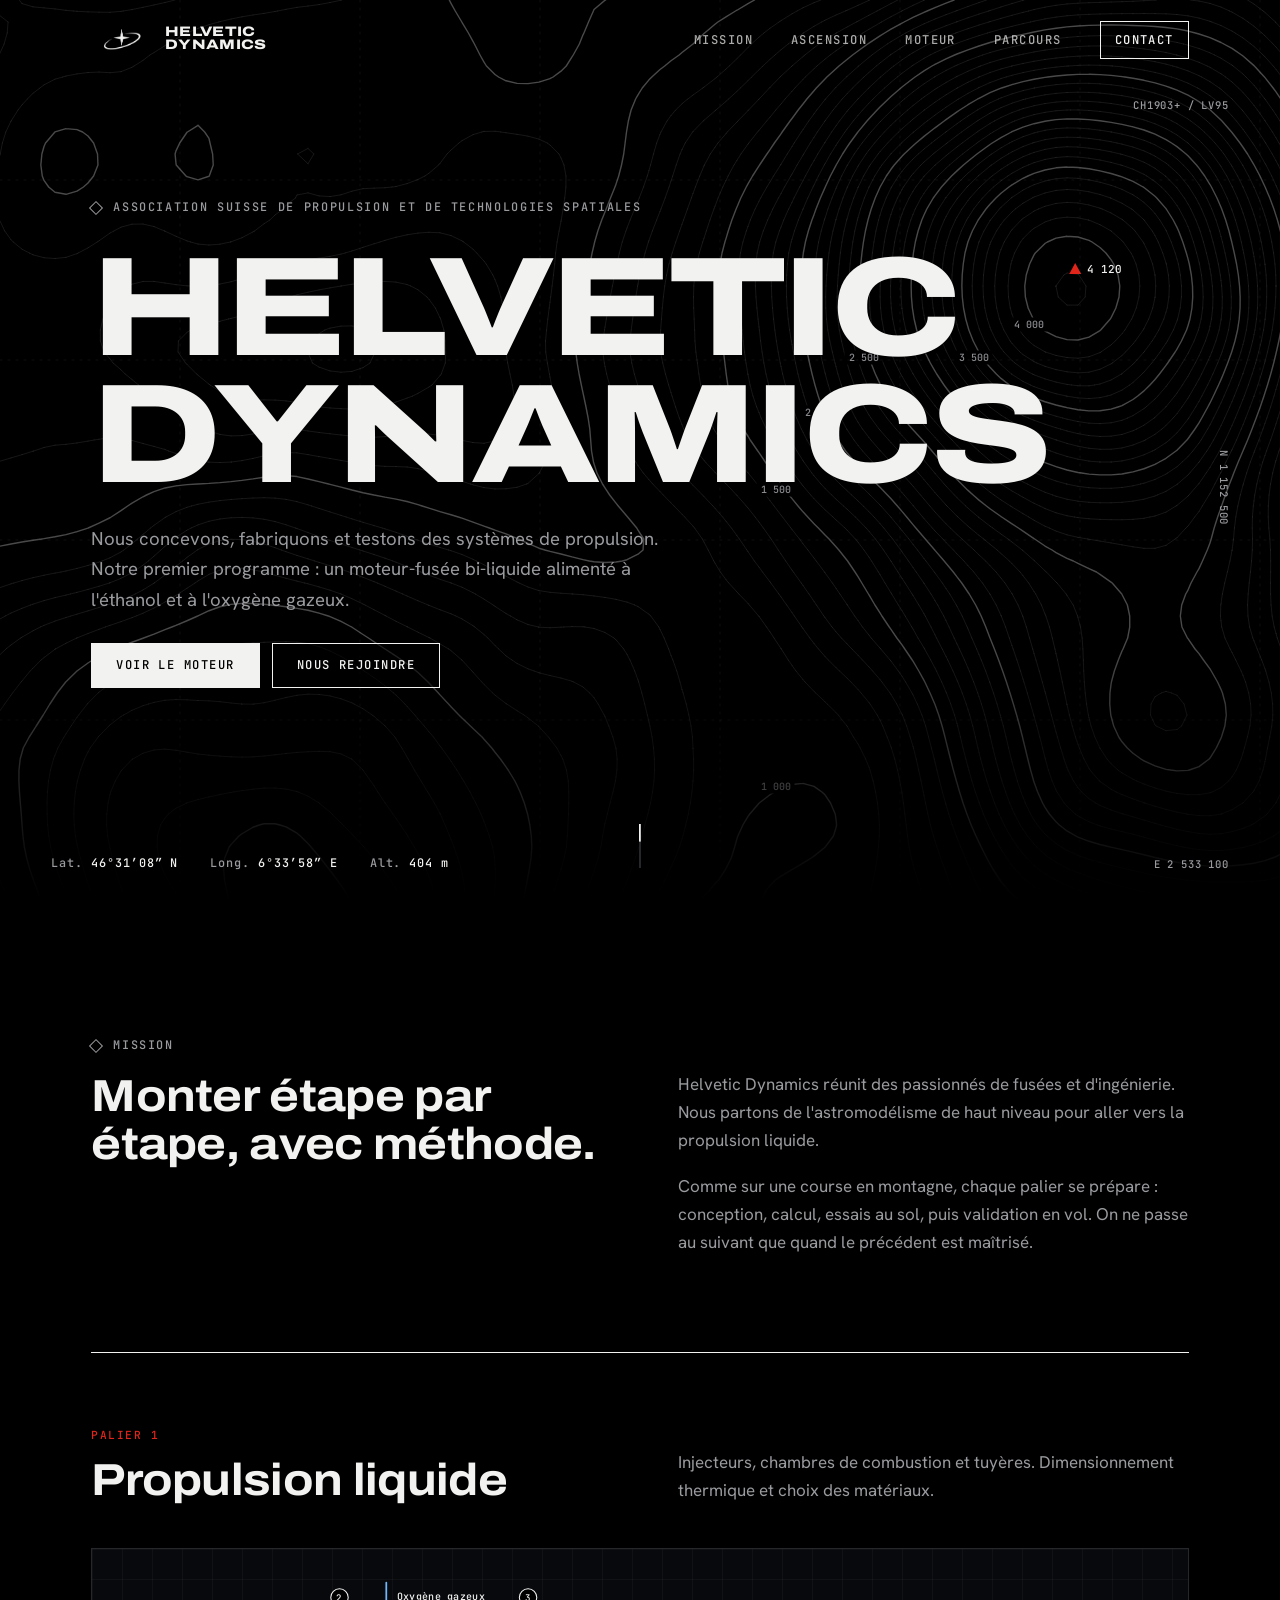
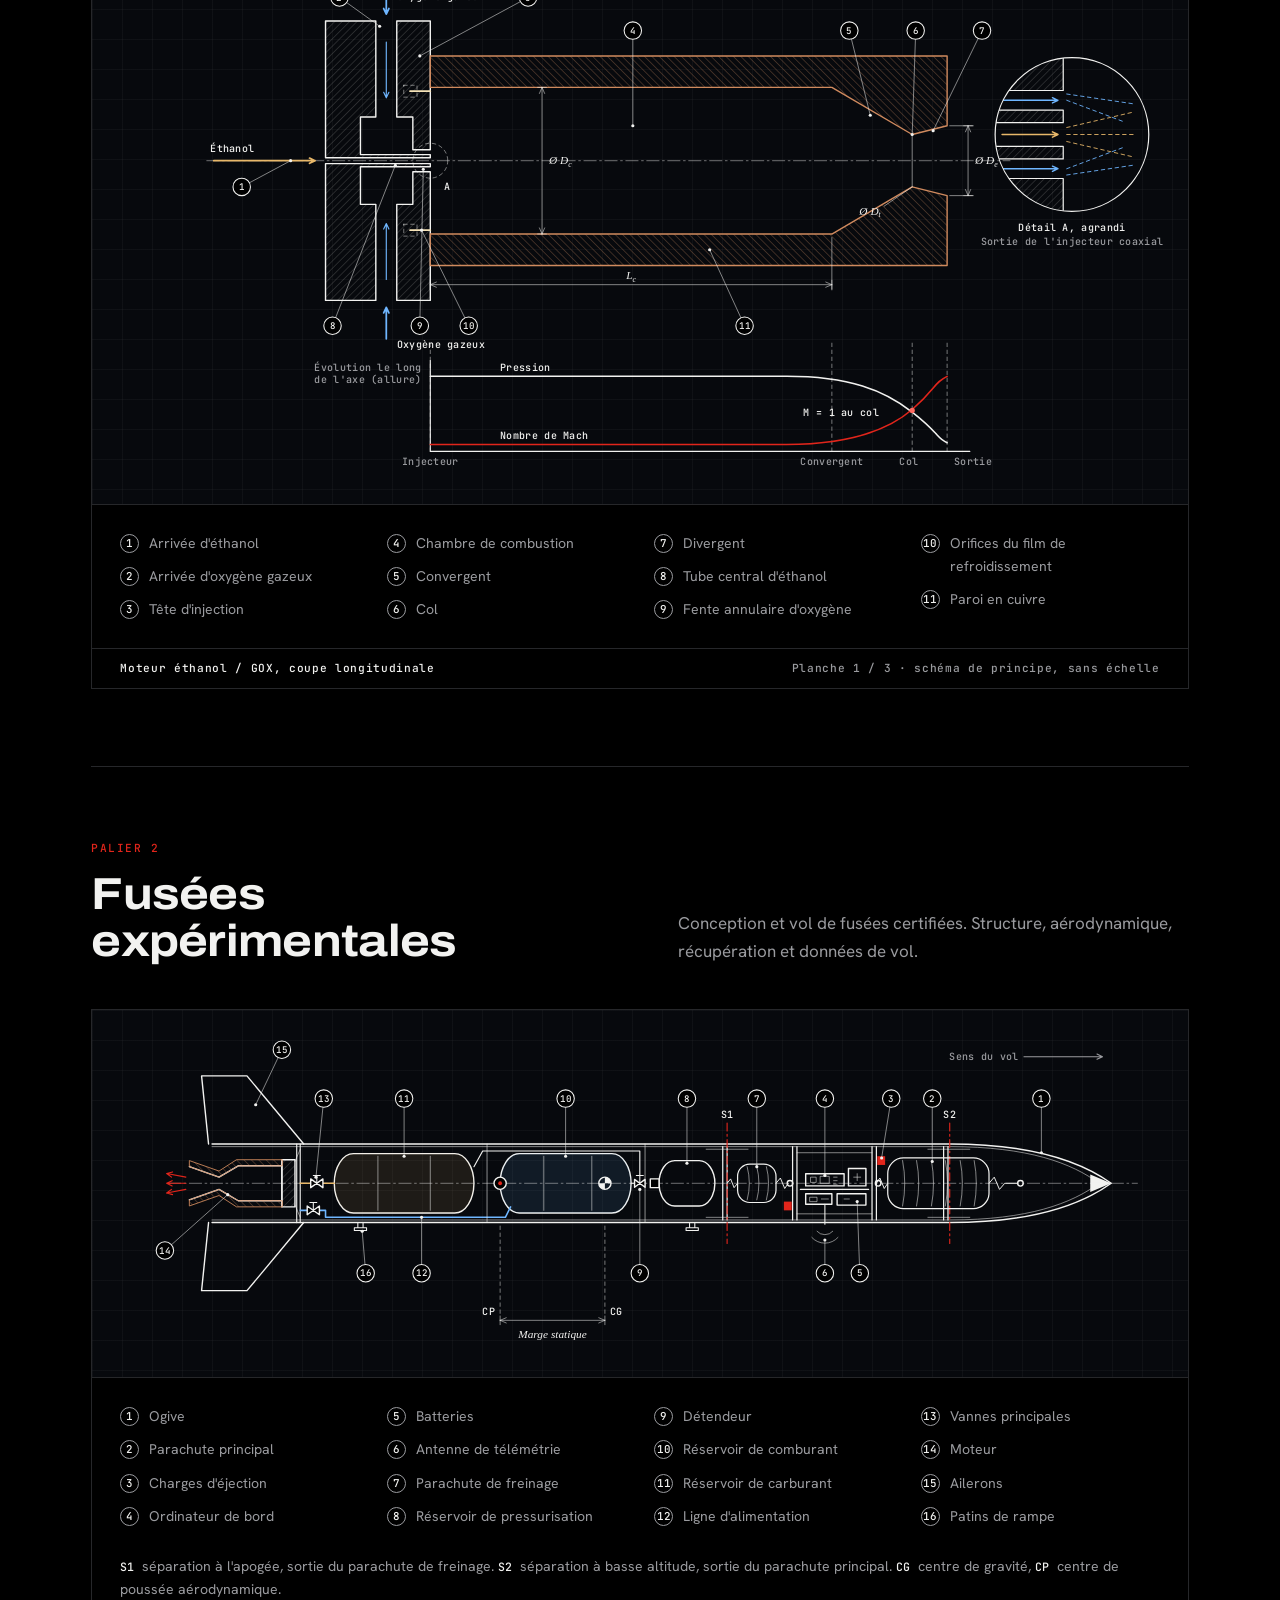
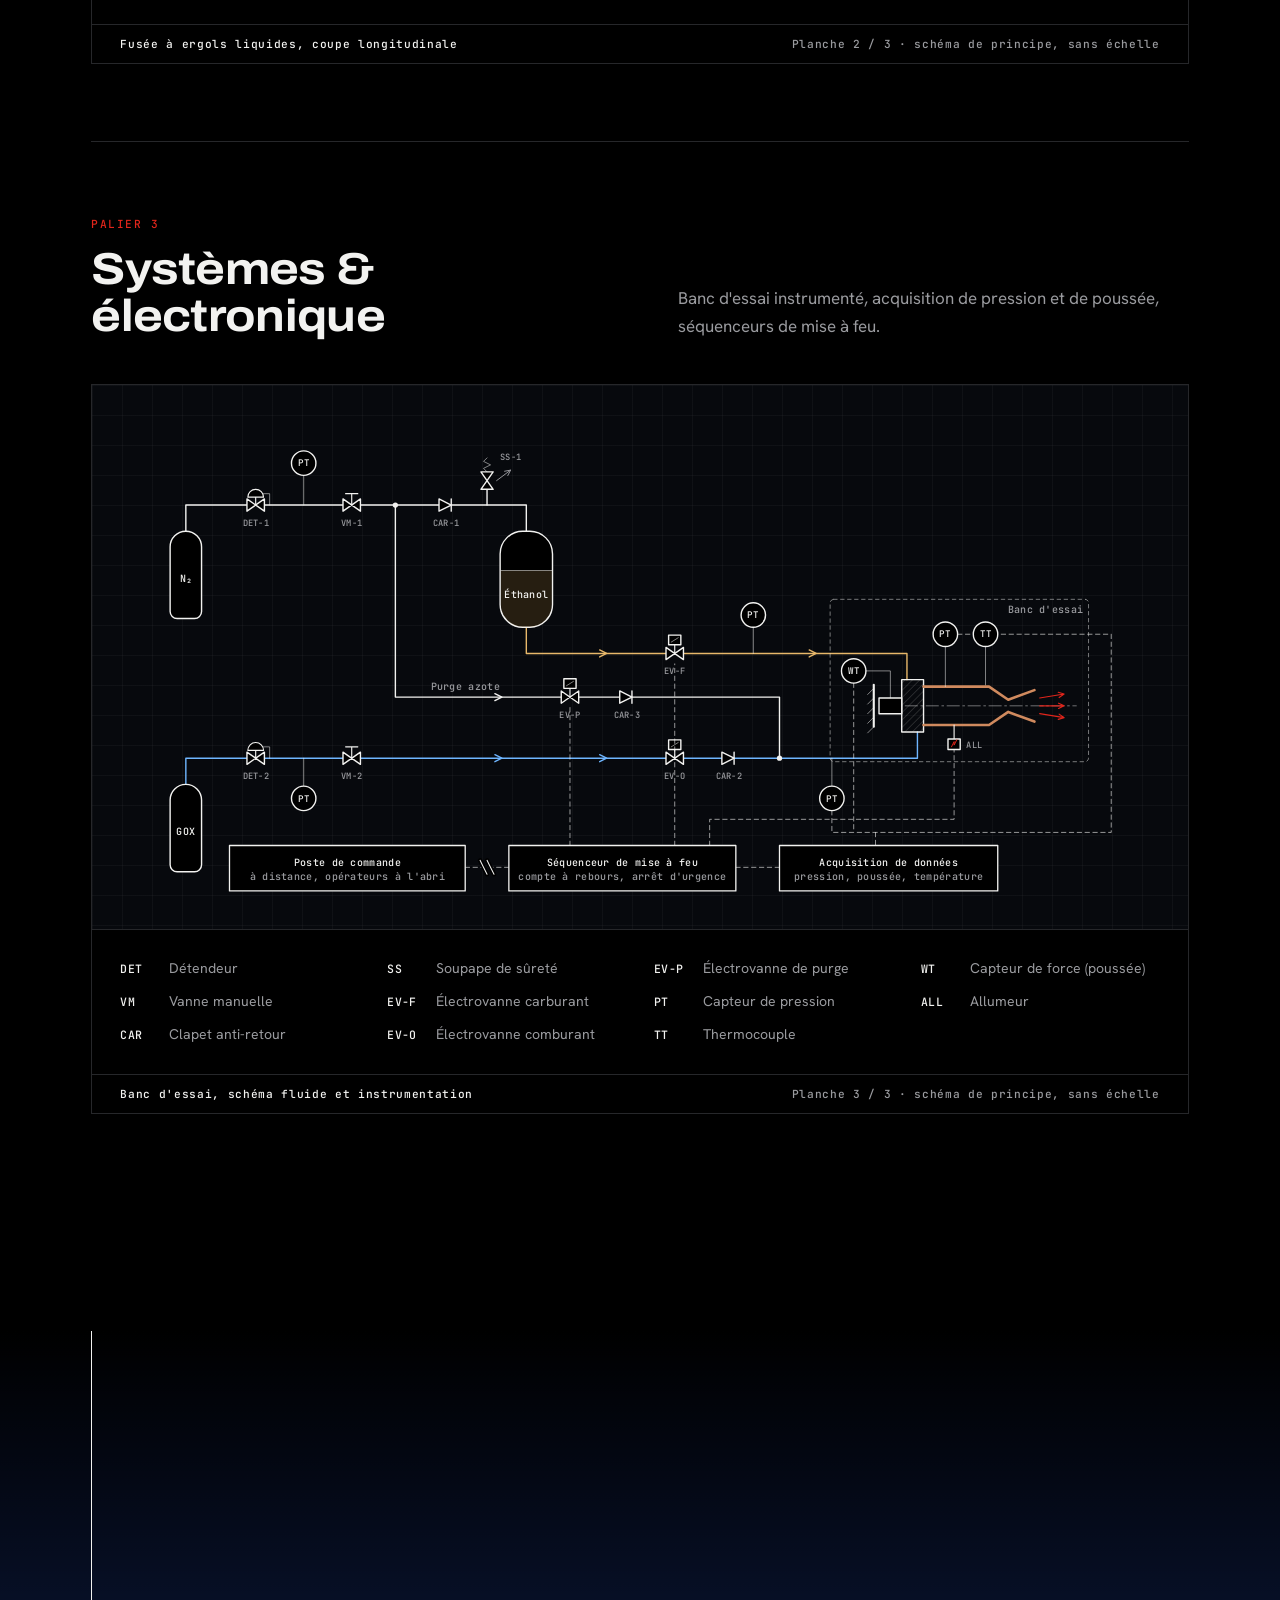
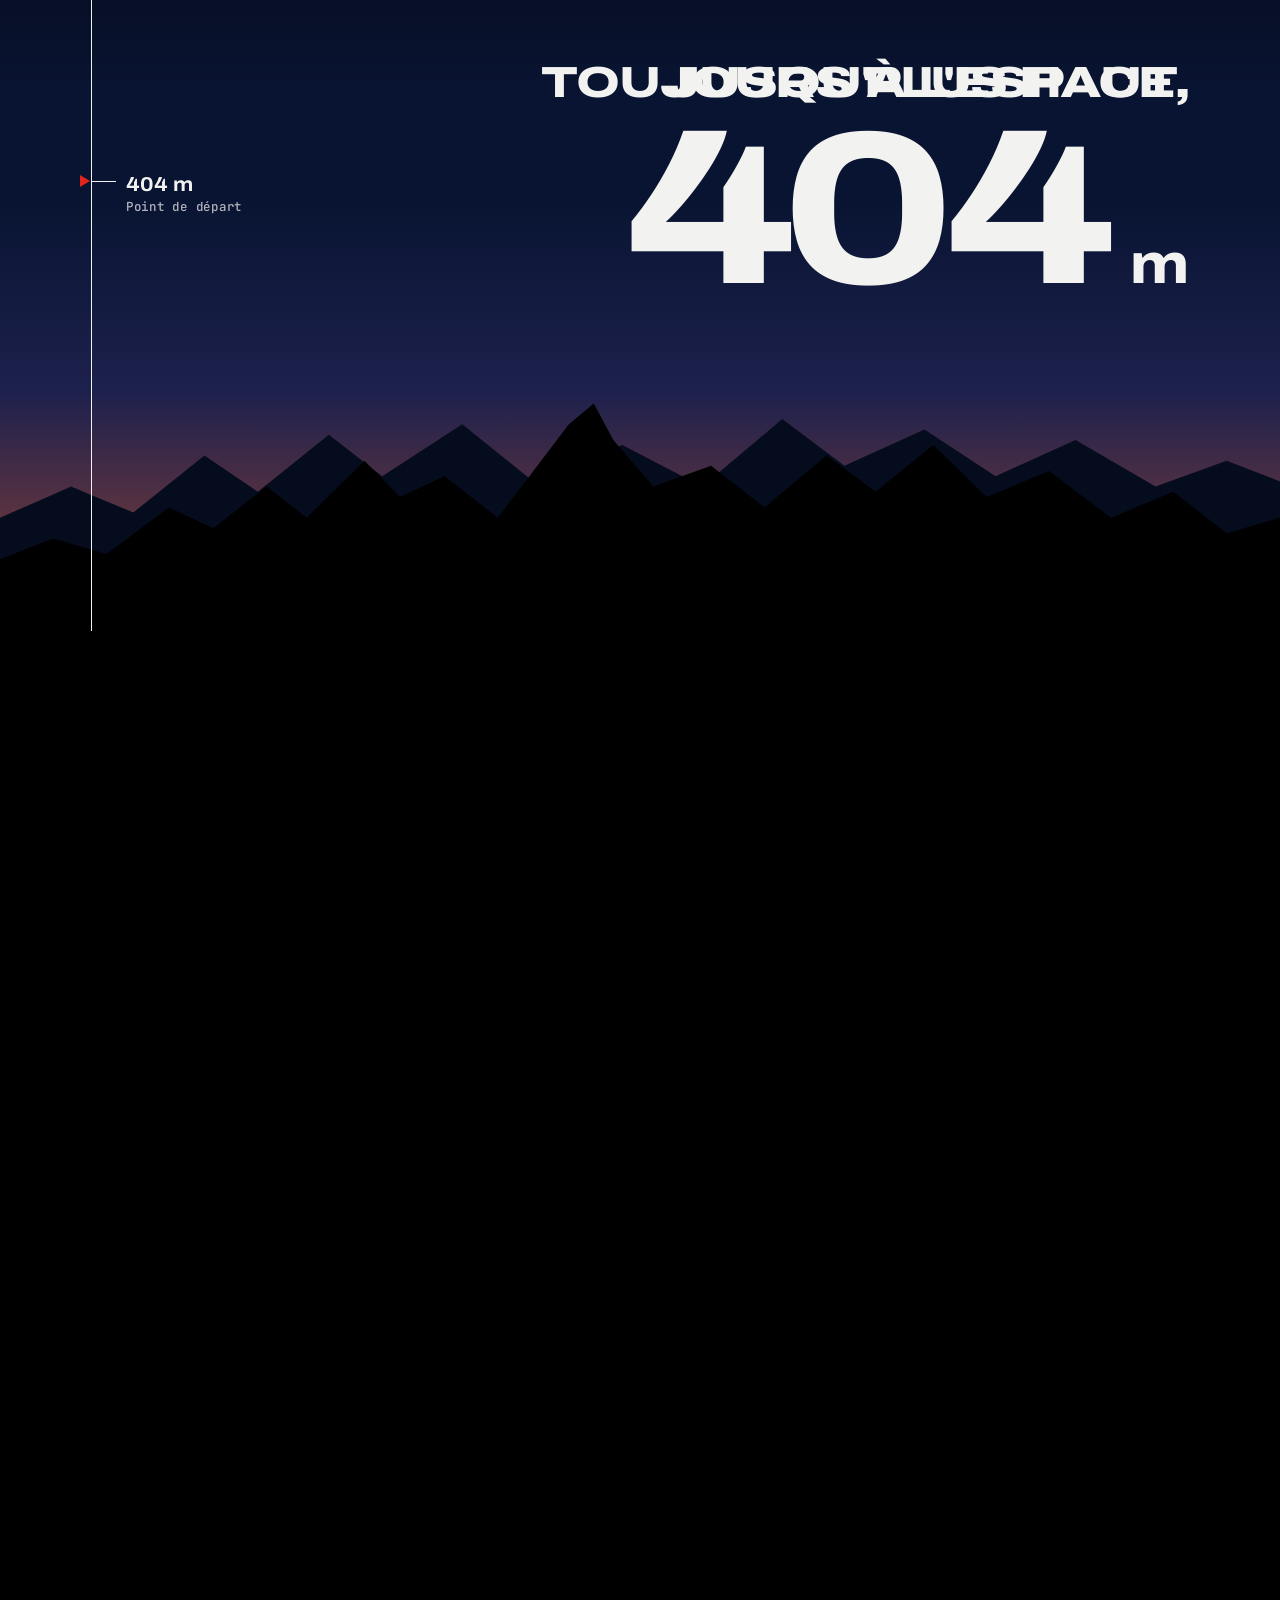
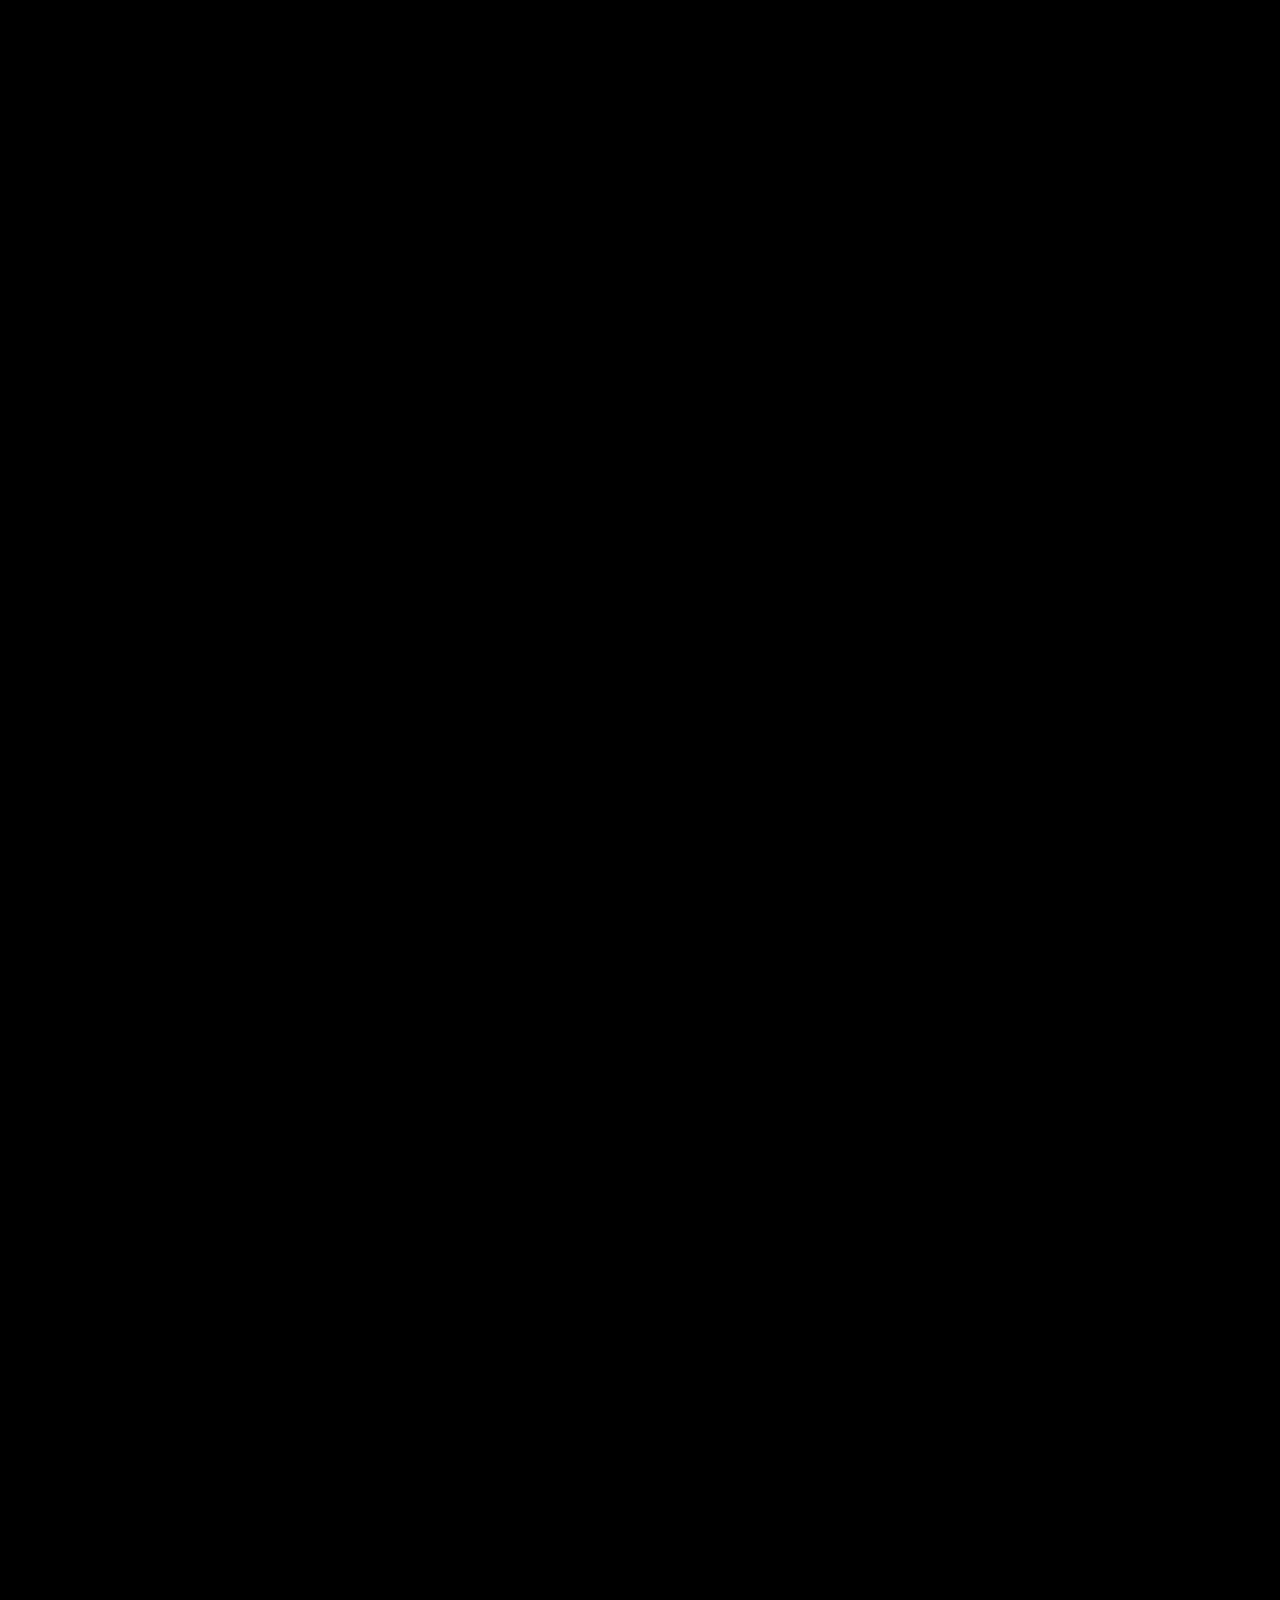
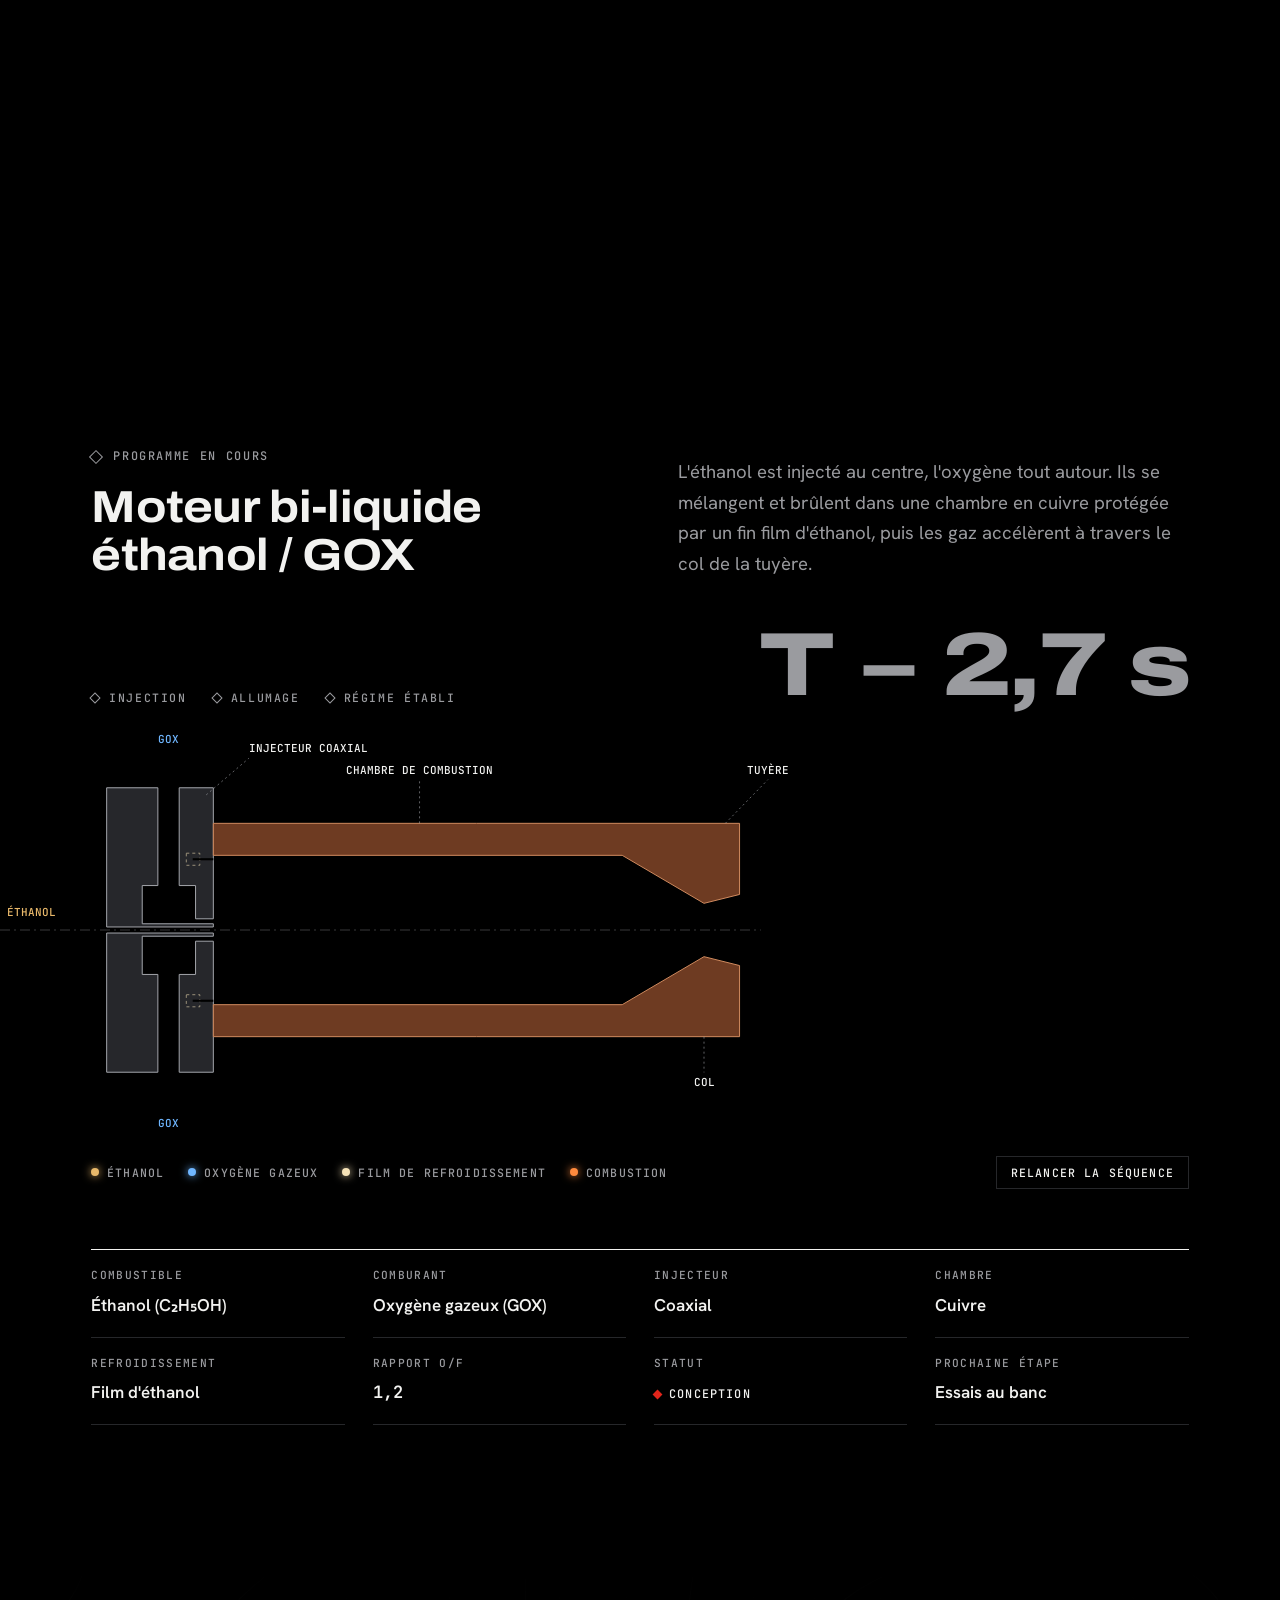
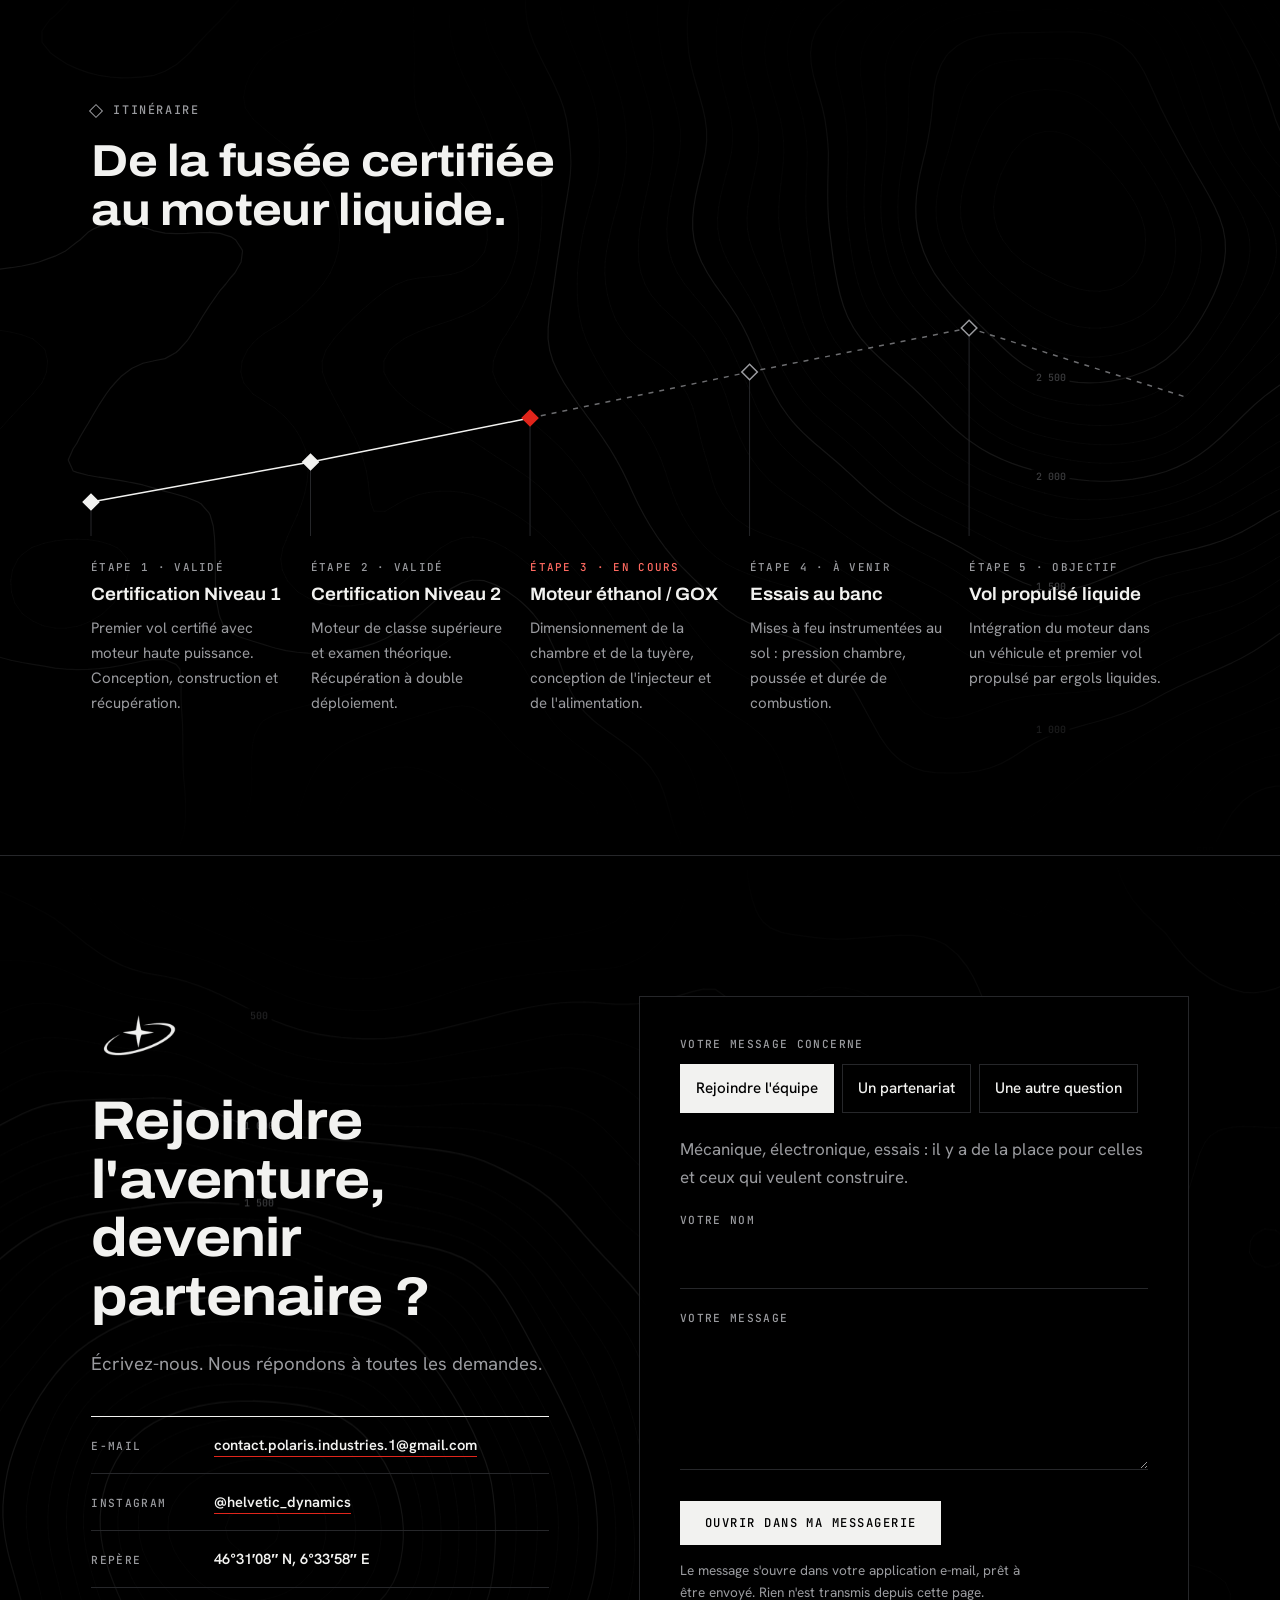
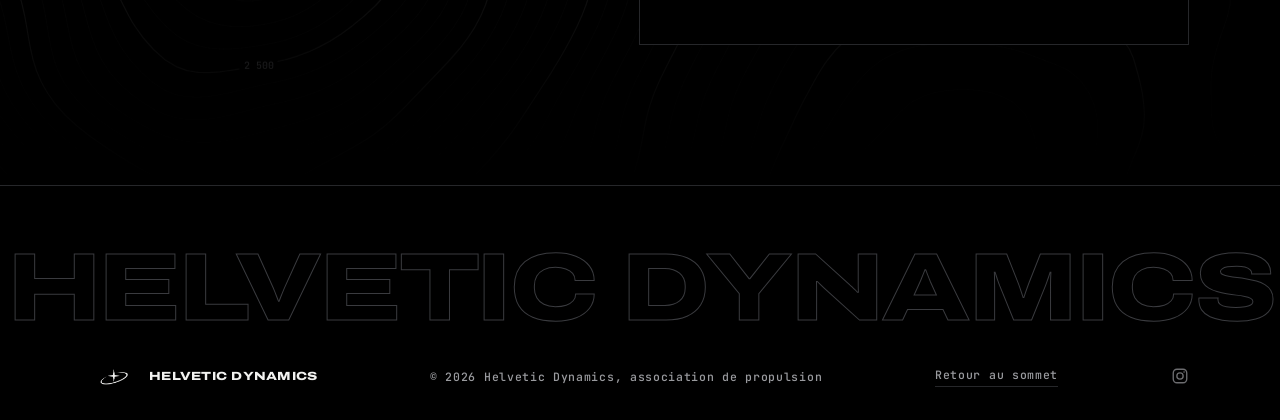
==== commit 7816ef0a: "Site sur fond noir, planches techniques détaillées, ascension à l'aube, nouveau contact - Palette in" ====
--- a/index.html
+++ b/index.html
@@ -5,7 +5,7 @@
 <meta name="viewport" content="width=device-width, initial-scale=1, viewport-fit=cover">
 <title>Helvetic Dynamics — Propulsion et technologies spatiales</title>
 <meta name="description" content="Helvetic Dynamics, association suisse de propulsion et de technologies spatiales. Développement d'un moteur-fusée bi-liquide éthanol / oxygène gazeux.">
-<meta name="theme-color" content="#ffffff">
+<meta name="theme-color" content="#000000">
 <link rel="canonical" href="https://helvetic-dynamics.ch/">
 <meta property="og:type" content="website">
 <meta property="og:locale" content="fr_CH">
@@ -88,77 +88,36 @@
 
     <div class="wrap stages">
       <article class="stage">
-        <div class="stage__txt">
-          <span class="domain__alt">Palier 1</span>
-          <h3>Propulsion liquide</h3>
+        <header class="stage__head">
+          <div><span class="domain__alt">Palier 1</span><h3>Propulsion liquide</h3></div>
           <p>Injecteurs, chambres de combustion et tuyères. Dimensionnement thermique et choix des matériaux.</p>
-          <ul><li>Injecteurs</li><li>Chambres de combustion</li><li>Tuyères</li><li>Thermique et matériaux</li></ul>
-        </div>
+        </header>
         <figure class="plate">
-          <svg viewBox="0 0 640 340" role="img" aria-label="Coupe schématique du moteur : injecteur à gauche, chambre de combustion, col puis tuyère à droite.">
-            <defs><pattern id="hatch" width="7" height="7" patternUnits="userSpaceOnUse" patternTransform="rotate(45)"><line x1="0" y1="0" x2="0" y2="7" stroke="currentColor" stroke-width="1" opacity=".35"/></pattern></defs>
-            <path class="f" fill="url(#hatch)" stroke="none" d="M150 80H594V140L564 147.5 495 107H150ZM150 260H594V200L564 192.5 495 233H150Z"/>
-            <path class="f dash" d="M60 170H632"/>
-            <path class="d" pathLength="1" d="M60 50H150V290H60Z"/>
-            <path class="d" pathLength="1" d="M60 164H150M60 176H150M108 50V150M120 50V150M108 290V190M120 290V190"/>
-            <path class="d" pathLength="1" d="M150 80H594V140L564 147.5 495 107H150"/>
-            <path class="d" pathLength="1" d="M150 260H594V200L564 192.5 495 233H150"/>
-            <path class="d r" pathLength="1" d="M20 170H54M46 165l8 5-8 5M114 20V44M109 36l5 8 5-8M598 142L634 130M598 198L634 210M604 170H634"/>
-            <g class="f"><path class="thin" d="M105 290V302M322 80V66M564 260V288M594 80V66"/>
-              <text x="14" y="156">Éthanol</text><text x="126" y="30">Oxygène</text>
-              <text x="105" y="318" text-anchor="middle">Injecteur</text><text x="322" y="58" text-anchor="middle">Chambre de combustion</text>
-              <text x="564" y="304" text-anchor="middle">Col</text><text x="594" y="58" text-anchor="middle">Tuyère</text></g>
-          </svg>
-          <figcaption>Coupe du moteur, schéma de principe</figcaption>
+          <div class="plate__scroll"><svg viewBox="0 0 1200 580" role="img" aria-label="Coupe longitudinale du moteur : tête d'injection coaxiale à gauche, chambre de combustion en cuivre, convergent, col et divergent. Sous la coupe, l'allure de la pression et du nombre de Mach le long de l'axe."><defs><pattern id="h-steel" width="6" height="6" patternUnits="userSpaceOnUse" patternTransform="rotate(45)"><line x1="0" y1="0" x2="0" y2="6" stroke="#f2f2f0" stroke-width="1" opacity=".3"/></pattern><pattern id="h-cu" width="6" height="6" patternUnits="userSpaceOnUse" patternTransform="rotate(-45)"><line x1="0" y1="0" x2="0" y2="6" stroke="#D08A5E" stroke-width="1.1" opacity=".55"/></pattern><clipPath id="clipA"><circle cx="1095" cy="185" r="88"/></clipPath></defs><g class="f"><path fill="url(#h-steel)" stroke="none" d="M240.0 55.0L297.6 55.0L297.6 165.0L280.0 165.0L280.0 208.0L360.0 208.0L360.0 211.6L240.0 211.6Z"/><path fill="url(#h-steel)" stroke="none" d="M240.0 375.0L297.6 375.0L297.6 265.0L280.0 265.0L280.0 222.0L360.0 222.0L360.0 218.4L240.0 218.4Z"/><path fill="url(#h-steel)" stroke="none" d="M321.6 55.0L360.0 55.0L360.0 202.4L340.0 202.4L340.0 165.0L321.6 165.0Z"/><path fill="url(#h-steel)" stroke="none" d="M321.6 375.0L360.0 375.0L360.0 227.6L340.0 227.6L340.0 265.0L321.6 265.0Z"/><path fill="url(#h-cu)" stroke="none" d="M360.0 95.0L952.0 95.0L952.0 175.0L912.0 185.0L820.0 131.0L360.0 131.0Z"/><path fill="url(#h-cu)" stroke="none" d="M360.0 335.0L952.0 335.0L952.0 255.0L912.0 245.0L820.0 299.0L360.0 299.0Z"/></g><path class="d" pathLength="1" d="M240.0 55.0L297.6 55.0L297.6 165.0L280.0 165.0L280.0 208.0L360.0 208.0L360.0 211.6L240.0 211.6Z"/><path class="d" pathLength="1" d="M240.0 375.0L297.6 375.0L297.6 265.0L280.0 265.0L280.0 222.0L360.0 222.0L360.0 218.4L240.0 218.4Z"/><path class="d" pathLength="1" d="M321.6 55.0L360.0 55.0L360.0 202.4L340.0 202.4L340.0 165.0L321.6 165.0Z"/><path class="d" pathLength="1" d="M321.6 375.0L360.0 375.0L360.0 227.6L340.0 227.6L340.0 265.0L321.6 265.0Z"/><path class="d cu" pathLength="1" d="M360.0 95.0L952.0 95.0L952.0 175.0L912.0 185.0L820.0 131.0L360.0 131.0Z"/><path class="d cu" pathLength="1" d="M360.0 335.0L952.0 335.0L952.0 255.0L912.0 245.0L820.0 299.0L360.0 299.0Z"/><g class="f"><path class="axis" d="M104 215H1024"/><rect class="hid" x="329.6" y="128.6" width="15.2" height="13.6"/><path d="M336.8 135.4H360" stroke="#F6E3B8" stroke-width="2"/><rect class="hid" x="329.6" y="287.8" width="15.2" height="13.6"/><path d="M336.8 294.6H360" stroke="#F6E3B8" stroke-width="2"/><path d="M112 215L228 215M221.7 218.0L228 215L221.7 212.0" stroke="#E8B86A" stroke-width="2"/><path d="M309.6 11L309.6 47M306.6 40.7L309.6 47L312.6 40.7" stroke="#6FB6FF" stroke-width="2"/><path d="M309.6 419L309.6 383M312.6 389.3L309.6 383L306.6 389.3" stroke="#6FB6FF" stroke-width="2"/><path d="M309.6 79L309.6 143M306.6 136.7L309.6 143L312.6 136.7" stroke="#6FB6FF" stroke-width="1.3"/><path d="M309.6 351L309.6 287M312.6 293.3L309.6 287L306.6 293.3" stroke="#6FB6FF" stroke-width="1.3"/><text x="108" y="205" fill="#E8B86A">Éthanol</text><text x="321.6" y="31" fill="#6FB6FF">Oxygène gazeux</text><text x="321.6" y="429" fill="#6FB6FF">Oxygène gazeux</text><path class="thin" d="M360 339V363M820 303V363"/><path class="thin" d="M360 357H820M360 352V362M820 352V362M360 357l7 -3M360 357l7 3M820 357l-7 -3M820 357l-7 3"/><text class="it" x="590.0" y="351" text-anchor="middle">L<tspan class="sub" dy="3">c</tspan></text><path class="thin" d="M488 131V299M483 131H493M483 299H493M488 131l-3 7M488 131l3 7M488 299l-3 -7M488 299l3 -7"/><text class="it" x="496" y="219.0" text-anchor="start">Ø D<tspan class="sub" dy="3">c</tspan></text><path class="thin" d="M955 175H982M955 255H982"/><path class="thin" d="M976 175V255M971 175H981M971 255H981M976 175l-3 7M976 175l3 7M976 255l-3 -7M976 255l3 -7"/><text class="it" x="984" y="219.0" text-anchor="start">Ø D<tspan class="sub" dy="3">e</tspan></text><path class="thin" d="M912 185.0V245.0"/><path class="thin" d="M912 245.0L880 267"/><text class="it" x="876" y="277" text-anchor="end">Ø D<tspan class="sub" dy="3">t</tspan></text><path class="thin" d="M152.8 240.3L200 215"/><circle class="dot" cx="200" cy="215" r="1.8"/><circle class="bal" cx="144" cy="245" r="10"/><text class="bn" x="144" y="248.6" text-anchor="middle">1</text><path class="thin" d="M264.1 33.8L302.0 61"/><circle class="dot" cx="302.0" cy="61" r="1.8"/><circle class="bal" cx="256" cy="28" r="10"/><text class="bn" x="256" y="31.6" text-anchor="middle">2</text><path class="thin" d="M463.2 32.8L348 95"/><circle class="dot" cx="348" cy="95" r="1.8"/><circle class="bal" cx="472" cy="28" r="10"/><text class="bn" x="472" y="31.6" text-anchor="middle">3</text><path class="thin" d="M592.0 76.0L592 175"/><circle class="dot" cx="592" cy="175" r="1.8"/><circle class="bal" cx="592" cy="66" r="10"/><text class="bn" x="592" y="69.6" text-anchor="middle">4</text><path class="thin" d="M842.4 75.7L864 163"/><circle class="dot" cx="864" cy="163" r="1.8"/><circle class="bal" cx="840" cy="66" r="10"/><text class="bn" x="840" y="69.6" text-anchor="middle">5</text><path class="thin" d="M915.7 76.0L912 185.0"/><circle class="dot" cx="912" cy="185.0" r="1.8"/><circle class="bal" cx="916" cy="66" r="10"/><text class="bn" x="916" y="69.6" text-anchor="middle">6</text><path class="thin" d="M987.6 75.0L936 180.6"/><circle class="dot" cx="936" cy="180.6" r="1.8"/><circle class="bal" cx="992" cy="66" r="10"/><text class="bn" x="992" y="69.6" text-anchor="middle">7</text><path class="thin" d="M251.6 394.7L320 220.2"/><circle class="dot" cx="320" cy="220.2" r="1.8"/><circle class="bal" cx="248" cy="404" r="10"/><text class="bn" x="248" y="407.6" text-anchor="middle">8</text><path class="thin" d="M348.2 394.0L352 224.8"/><circle class="dot" cx="352" cy="224.8" r="1.8"/><circle class="bal" cx="348" cy="404" r="10"/><text class="bn" x="348" y="407.6" text-anchor="middle">9</text><path class="thin" d="M399.6 395.0L350.0 294.6"/><circle class="dot" cx="350.0" cy="294.6" r="1.8"/><circle class="bal" cx="404" cy="404" r="10"/><text class="bn" x="404" y="407.6" text-anchor="middle">10</text><path class="thin" d="M715.8 394.9L680 317.0"/><circle class="dot" cx="680" cy="317.0" r="1.8"/><circle class="bal" cx="720" cy="404" r="10"/><text class="bn" x="720" y="407.6" text-anchor="middle">11</text><circle class="hid" cx="360" cy="215" r="20"/><text x="376" y="249">A</text><g clip-path="url(#clipA)"><rect x="995" y="157.0" width="90" height="14.4" fill="url(#h-steel)" stroke="#f2f2f0" stroke-width="1.4"/><rect x="995" y="73.0" width="90" height="61.6" fill="url(#h-steel)" stroke="#f2f2f0" stroke-width="1.4"/><path d="M1015 145.8L1079 145.8M1072.7 148.8L1079 145.8L1072.7 142.8" stroke="#6FB6FF" stroke-width="1.6"/><path d="M1089 145.8L1155 170.6M1089 138.6L1165 149.8" stroke="#6FB6FF" stroke-width="1" stroke-dasharray="4 4"/><path d="M1089 177.0L1165 159.4" stroke="#E8B86A" stroke-width="1" stroke-dasharray="4 4"/><rect x="995" y="198.6" width="90" height="14.4" fill="url(#h-steel)" stroke="#f2f2f0" stroke-width="1.4"/><rect x="995" y="235.4" width="90" height="61.6" fill="url(#h-steel)" stroke="#f2f2f0" stroke-width="1.4"/><path d="M1015 224.2L1079 224.2M1072.7 227.2L1079 224.2L1072.7 221.2" stroke="#6FB6FF" stroke-width="1.6"/><path d="M1089 224.2L1155 199.4M1089 231.4L1165 220.2" stroke="#6FB6FF" stroke-width="1" stroke-dasharray="4 4"/><path d="M1089 193.0L1165 210.6" stroke="#E8B86A" stroke-width="1" stroke-dasharray="4 4"/><path d="M1015 185L1079 185M1072.7 188.0L1079 185L1072.7 182.0" stroke="#E8B86A" stroke-width="1.8"/><path d="M1089 185H1169" stroke="#E8B86A" stroke-width="1" stroke-dasharray="4 4"/></g><circle cx="1095" cy="185" r="88" stroke-width="1.4"/><text x="1095" y="295" text-anchor="middle">Détail A, agrandi</text><text x="1095" y="311" text-anchor="middle" class="mu">Sortie de l'injecteur coaxial</text><path class="hid" d="M360 424V548M820 424V548M912 424V548M952 424V548"/><path d="M360 444V548H978" stroke-width="1.3"/><path d="M360 462H768C840 462 880 478 912 503S940 533 952 538" stroke-width="1.8"/><path d="M360 540H768C840 540 884 524 912 500S936 470 952 462" stroke="#e1251b" stroke-width="1.8"/><text x="440" y="456">Pression</text><text x="440" y="534" fill="#ff6a61">Nombre de Mach</text><circle cx="912" cy="501" r="3" fill="#ff6a61" stroke="none"/><text x="874" y="507" text-anchor="end" fill="#ff6a61">M = 1 au col</text><text class="mu" x="360" y="564" text-anchor="middle">Injecteur</text><text class="mu" x="820" y="564" text-anchor="middle">Convergent</text><text class="mu" x="908" y="564" text-anchor="middle">Col</text><text class="mu" x="960" y="564">Sortie</text><text class="mu" x="350" y="456" text-anchor="end">Évolution le long</text><text class="mu" x="350" y="470" text-anchor="end">de l'axe (allure)</text></g></svg></div>
+          <ol class="legend"><li>Arrivée d'éthanol</li><li>Arrivée d'oxygène gazeux</li><li>Tête d'injection</li><li>Chambre de combustion</li><li>Convergent</li><li>Col</li><li>Divergent</li><li>Tube central d'éthanol</li><li>Fente annulaire d'oxygène</li><li>Orifices du film de refroidissement</li><li>Paroi en cuivre</li></ol>
+          <figcaption><span>Moteur éthanol / GOX, coupe longitudinale</span><span>Planche 1 / 3 · schéma de principe, sans échelle</span></figcaption>
         </figure>
       </article>
-
       <article class="stage">
-        <div class="stage__txt">
-          <span class="domain__alt">Palier 2</span>
-          <h3>Fusées expérimentales</h3>
+        <header class="stage__head">
+          <div><span class="domain__alt">Palier 2</span><h3>Fusées expérimentales</h3></div>
           <p>Conception et vol de fusées certifiées. Structure, aérodynamique, récupération et données de vol.</p>
-          <ul><li>Structure</li><li>Aérodynamique</li><li>Récupération</li><li>Données de vol</li></ul>
-        </div>
+        </header>
         <figure class="plate">
-          <svg viewBox="0 0 640 340" role="img" aria-label="Profil de vol : décollage, montée jusqu'à l'apogée, descente sous parachute de freinage, ouverture du parachute principal puis récupération.">
-            <path class="f thin" d="M40 300V36M34 250h6M34 200h6M34 150h6M34 100h6M34 50h6"/>
-            <path class="d" pathLength="1" d="M30 300H612"/>
-            <path class="d r" pathLength="1" d="M110 300Q170 60 300 50"/>
-            <path class="f dash" d="M300 50Q380 80 430 210L540 300"/>
-            <g class="f">
-              <path fill="currentColor" stroke="none" transform="translate(169 145) rotate(31)" d="M0-22C5-14 6-8 6 0V16L11 24H-11L-6 16V0C-6-8-5-14 0-22Z"/>
-              <path transform="translate(366 84)" d="M-9 0A9 9 0 0 1 9 0ZM-9 0L6 20M9 0L6 20"/>
-              <path transform="translate(482 232)" d="M-17 0A17 17 0 0 1 17 0ZM-17 0L3 27M17 0L3 27M0 0L3 27"/>
-              <circle cx="110" cy="300" r="4" fill="currentColor"/><circle cx="540" cy="300" r="4" fill="currentColor"/><circle cx="430" cy="210" r="4" fill="currentColor"/>
-              <path class="mk" d="M300 42l8 8-8 8-8-8Z"/>
-              <text x="110" y="324" text-anchor="middle">Décollage</text><text x="300" y="30" text-anchor="middle">Apogée</text>
-              <text x="384" y="76">Parachute de freinage</text><text x="446" y="200">Parachute principal</text>
-              <text x="540" y="324" text-anchor="middle">Récupération</text></g>
-          </svg>
-          <figcaption>Vol à double déploiement, schéma de principe</figcaption>
+          <div class="plate__scroll"><svg viewBox="0 44 1200 366" role="img" aria-label="Coupe longitudinale d'une fusée à propulsion liquide : ogive, parachute principal, baie avionique, parachute de freinage, réservoir de pressurisation, réservoirs de comburant et de carburant, vannes, moteur et ailerons."><path class="d" pathLength="1" d="M110 170H955C1050 170 1105 190 1140 215C1105 240 1050 260 955 260H110"/><path class="d" pathLength="1" d="M215 170L150 92H98L106 170M215 260L150 338H98L106 260"/><path class="d" pathLength="1" d="M272 181H388A22 34 0 0 1 388 249H272A22 34 0 0 1 272 181Z"/><path class="d" pathLength="1" d="M462 181H568A22 34 0 0 1 568 249H462A22 34 0 0 1 462 181Z"/><path class="d" pathLength="1" d="M640 189H668A18 26 0 0 1 668 241H640A18 26 0 0 1 640 189Z"/><path class="d" pathLength="1" d="M190 195H140L118 208L84 196M190 235H140L118 222L84 234M190 188V242"/><g class="f"><path fill="#E8B86A" opacity=".1" stroke="none" d="M272 181H388A22 34 0 0 1 388 249H272A22 34 0 0 1 272 181Z"/><path fill="#6FB6FF" opacity=".1" stroke="none" d="M462 181H568A22 34 0 0 1 568 249H462A22 34 0 0 1 462 181Z"/><path class="thin" d="M110 173H955C1045 173 1095 192 1126 215C1095 238 1045 257 955 257H110"/><path fill="#f2f2f0" stroke="none" d="M1116 205L1140 215L1116 225Z"/><path class="axis" d="M60 215H1170"/><rect x="190" y="188" width="15" height="54" fill="url(#h-steel)"/><path fill="url(#h-cu)" d="M190 188H138L118 201L84 189V196L118 208L140 195H190ZM190 242H138L118 229L84 241V234L118 222L140 235H190Z" stroke="#D08A5E" stroke-width="1"/><path d="M207 170V260M211 170V260" stroke-width="1.3"/><path class="thin" d="M205 190L211 176M205 240L211 254"/><path d="M80 215L58 215.0M64.3 212.0L58 215.0L64.3 218.0" stroke="#e1251b" stroke-width="1.3"/><path d="M80 222L58 226.2M63.6 222.0L58 226.2L64.8 228.0" stroke="#e1251b" stroke-width="1.3"/><path d="M80 208L58 203.8M64.8 202.0L58 203.8L63.6 208.0" stroke="#e1251b" stroke-width="1.3"/><path d="M250 215H211" stroke="#E8B86A" stroke-width="1.8"/><path d="M223 210L237 220V210L223 220Z" fill="#000"/><path d="M230 215V206M226 206H234" stroke-width="1.2"/><path d="M452 242L446 254H240V246H211" stroke="#6FB6FF" stroke-width="1.8"/><path d="M219 241L233 251V241L219 251Z" fill="#000"/><path d="M226 246V237M222 237H230" stroke-width="1.2"/><path class="thin" d="M300 184V246M360 184V246M490 184V246M545 184V246"/><path d="M425 170V260M606 170V260" stroke-width="1.1" opacity=".6"/><rect x="612" y="210" width="10" height="10" fill="#000"/><path d="M594 210.5L606 219.5V210.5L594 219.5Z" fill="#000"/><path d="M600 215V206M596 206H604" stroke-width="1.2"/><path d="M594 215H590M600 206V178H420L410 196" stroke-width="1.3"/><path d="M695 173V257M700 173V257" stroke-width="1.4"/><path d="M775 173V257M780 173V257" stroke-width="1.4"/><path d="M866 173V257M871 173V257" stroke-width="1.4"/><path d="M948 173V257M953 173V257" stroke-width="1.4"/><path class="thin" d="M676 176H724M676 254H724M930 176H978M930 254H978"/><path d="M700 146V284" stroke="#e1251b" stroke-width="1.3" stroke-dasharray="9 4 2 4"/><text x="700" y="140" text-anchor="middle" fill="#ff6a61">S1</text><path d="M955 146V284" stroke="#e1251b" stroke-width="1.3" stroke-dasharray="9 4 2 4"/><text x="955" y="140" text-anchor="middle" fill="#ff6a61">S2</text><rect x="712" y="193" width="44" height="44" rx="14" stroke-width="1.4"/><path class="thin" d="M723 196q5 19 0 38"/><path class="thin" d="M734 196q5 19 0 38"/><path class="thin" d="M745 196q5 19 0 38"/><rect x="884" y="186" width="116" height="58" rx="18" stroke-width="1.4"/><path class="thin" d="M901 189q5 26 0 52"/><path class="thin" d="M917 189q5 26 0 52"/><path class="thin" d="M934 189q5 26 0 52"/><path class="thin" d="M950 189q5 26 0 52"/><path class="thin" d="M967 189q5 26 0 52"/><path class="thin" d="M983 189q5 26 0 52"/><path d="M700 215l4 -5 4 10 4 -5M756 215l5 -6 5 12 4 -6M871 215l4 -6 5 12 4 -6M1000 215l6 -7 6 14 6 -7h14" stroke-width="1.1"/><circle cx="772" cy="215" r="3.2"/><circle cx="873" cy="215" r="3.2"/><circle cx="1036" cy="215" r="3.2"/><rect x="765" y="236" width="9" height="10" fill="#e1251b" stroke="none"/><rect x="872" y="184" width="9" height="10" fill="#e1251b" stroke="none"/><path class="thin" d="M780 180H866M780 250H866"/><path d="M784 222H862" stroke-width="1.6"/><rect x="790" y="204" width="44" height="14"/><path class="thin" d="M796 208h6v6h-6zM807 207h10v8h-10zM822 208h4M822 212h4M822 216h4"/><rect x="790" y="227" width="30" height="12"/><path class="thin" d="M795 231h8v5h-8zM808 233h8"/><rect x="839" y="198" width="20" height="20"/><path class="thin" d="M845 208h8M849 204v8"/><rect x="826" y="227" width="33" height="13"/><path class="thin" d="M834 233h6"/><path d="M812 239V262" stroke-width="1.2"/><path class="thin" d="M803 270a12 12 0 0 0 18 0M797 277a20 20 0 0 0 30 0"/><path d="M277 260V266M283 260V266M273 266H287V269H273Z" stroke-width="1.2"/><path d="M657 260V266M663 260V266M653 266H667V269H653Z" stroke-width="1.2"/><path class="hid" d="M560 264V366M440 264V366"/><circle cx="560" cy="215" r="7"/><path d="M560 208A7 7 0 0 1 567 215H560ZM560 222A7 7 0 0 1 553 215H560Z" fill="#f2f2f0" stroke="none"/><circle cx="440" cy="215" r="7" fill="#000"/><circle cx="440" cy="215" r="2.2" fill="#e1251b" stroke="none"/><path class="thin" d="M440 372H560M440 367V377M560 367V377M440 372l7 -3M440 372l7 3M560 372l-7 -3M560 372l-7 3"/><text class="it" x="500.0" y="392" text-anchor="middle">Marge statique</text><text x="566" y="366">CG</text><text x="434" y="366" text-anchor="end">CP</text><path d="M1040 70L1130 70M1123.7 73.0L1130 70L1123.7 67.0" stroke="#9a9b9f" stroke-width="1.2"/><text class="mu" x="1034" y="74" text-anchor="end">Sens du vol</text><path class="thin" d="M1060.0 128.0L1060 180"/><circle class="dot" cx="1060" cy="180" r="1.8"/><circle class="bal" cx="1060" cy="118" r="10"/><text class="bn" x="1060" y="121.6" text-anchor="middle">1</text><path class="thin" d="M935.0 128.0L935 190"/><circle class="dot" cx="935" cy="190" r="1.8"/><circle class="bal" cx="935" cy="118" r="10"/><text class="bn" x="935" y="121.6" text-anchor="middle">2</text><path class="thin" d="M886.4 127.9L877 186"/><circle class="dot" cx="877" cy="186" r="1.8"/><circle class="bal" cx="888" cy="118" r="10"/><text class="bn" x="888" y="121.6" text-anchor="middle">3</text><path class="thin" d="M812.0 128.0L812 206"/><circle class="dot" cx="812" cy="206" r="1.8"/><circle class="bal" cx="812" cy="118" r="10"/><text class="bn" x="812" y="121.6" text-anchor="middle">4</text><path class="thin" d="M734.0 128.0L734 196"/><circle class="dot" cx="734" cy="196" r="1.8"/><circle class="bal" cx="734" cy="118" r="10"/><text class="bn" x="734" y="121.6" text-anchor="middle">7</text><path class="thin" d="M654.0 128.0L654 192"/><circle class="dot" cx="654" cy="192" r="1.8"/><circle class="bal" cx="654" cy="118" r="10"/><text class="bn" x="654" y="121.6" text-anchor="middle">8</text><path class="thin" d="M515.0 128.0L515 184"/><circle class="dot" cx="515" cy="184" r="1.8"/><circle class="bal" cx="515" cy="118" r="10"/><text class="bn" x="515" y="121.6" text-anchor="middle">10</text><path class="thin" d="M330.0 128.0L330 184"/><circle class="dot" cx="330" cy="184" r="1.8"/><circle class="bal" cx="330" cy="118" r="10"/><text class="bn" x="330" y="121.6" text-anchor="middle">11</text><path class="thin" d="M237.0 128.0L229 208"/><circle class="dot" cx="229" cy="208" r="1.8"/><circle class="bal" cx="238" cy="118" r="10"/><text class="bn" x="238" y="121.6" text-anchor="middle">13</text><path class="thin" d="M185.7 71.0L160 125"/><circle class="dot" cx="160" cy="125" r="1.8"/><circle class="bal" cx="190" cy="62" r="10"/><text class="bn" x="190" y="65.6" text-anchor="middle">15</text><path class="thin" d="M851.6 308.0L849 236"/><circle class="dot" cx="849" cy="236" r="1.8"/><circle class="bal" cx="852" cy="318" r="10"/><text class="bn" x="852" y="321.6" text-anchor="middle">5</text><path class="thin" d="M812.0 308.0L812 280"/><circle class="dot" cx="812" cy="280" r="1.8"/><circle class="bal" cx="812" cy="318" r="10"/><text class="bn" x="812" y="321.6" text-anchor="middle">6</text><path class="thin" d="M600.0 308.0L600 222"/><circle class="dot" cx="600" cy="222" r="1.8"/><circle class="bal" cx="600" cy="318" r="10"/><text class="bn" x="600" y="321.6" text-anchor="middle">9</text><path class="thin" d="M350.0 308.0L350 254"/><circle class="dot" cx="350" cy="254" r="1.8"/><circle class="bal" cx="350" cy="318" r="10"/><text class="bn" x="350" y="321.6" text-anchor="middle">12</text><path class="thin" d="M285.2 308.0L282 270"/><circle class="dot" cx="282" cy="270" r="1.8"/><circle class="bal" cx="286" cy="318" r="10"/><text class="bn" x="286" y="321.6" text-anchor="middle">16</text><path class="thin" d="M63.5 285.4L128 228"/><circle class="dot" cx="128" cy="228" r="1.8"/><circle class="bal" cx="56" cy="292" r="10"/><text class="bn" x="56" y="295.6" text-anchor="middle">14</text></g></svg></div>
+          <ol class="legend"><li>Ogive</li><li>Parachute principal</li><li>Charges d'éjection</li><li>Ordinateur de bord</li><li>Batteries</li><li>Antenne de télémétrie</li><li>Parachute de freinage</li><li>Réservoir de pressurisation</li><li>Détendeur</li><li>Réservoir de comburant</li><li>Réservoir de carburant</li><li>Ligne d'alimentation</li><li>Vannes principales</li><li>Moteur</li><li>Ailerons</li><li>Patins de rampe</li></ol><p class="legend__note"><b>S1</b> séparation à l'apogée, sortie du parachute de freinage. <b>S2</b> séparation à basse altitude, sortie du parachute principal. <b>CG</b> centre de gravité, <b>CP</b> centre de poussée aérodynamique.</p>
+          <figcaption><span>Fusée à ergols liquides, coupe longitudinale</span><span>Planche 2 / 3 · schéma de principe, sans échelle</span></figcaption>
         </figure>
       </article>
-
       <article class="stage">
-        <div class="stage__txt">
-          <span class="domain__alt">Palier 3</span>
-          <h3>Systèmes &amp; électronique</h3>
+        <header class="stage__head">
+          <div><span class="domain__alt">Palier 3</span><h3>Systèmes &amp; électronique</h3></div>
           <p>Banc d'essai instrumenté, acquisition de pression et de poussée, séquenceurs de mise à feu.</p>
-          <ul><li>Banc d'essai instrumenté</li><li>Pression et poussée</li><li>Séquenceurs de mise à feu</li></ul>
-        </div>
+        </header>
         <figure class="plate">
-          <svg viewBox="0 0 640 340" role="img" aria-label="Allure d'un essai au banc : la pression chambre et la poussée montent à l'allumage, se stabilisent, puis retombent à l'extinction.">
-            <path class="f thin" d="M50 90H610M50 140H610M50 190H610M50 240H610"/>
-            <path class="f dash" d="M170 44V290M470 44V290"/>
-            <path class="d" pathLength="1" d="M50 40V290H610"/>
-            <path class="d" pathLength="1" d="M50 280H165L172 120 180 80 190 100 200 88 215 96 230 90 250 95 270 89 290 94 310 90 330 95 350 90 370 94 390 91 410 95 430 90 450 94 468 91 476 200 490 262 520 278H610"/>
-            <path class="d r" pathLength="1" d="M50 284H168L176 170 186 138 196 154 210 146 230 150 250 145 270 150 290 146 310 150 330 146 350 150 370 146 390 150 410 146 430 150 450 146 468 149 478 230 494 270 524 282H610"/>
-            <g class="f"><text x="170" y="32" text-anchor="middle">Allumage</text><text x="470" y="32" text-anchor="middle">Extinction</text>
-              <text x="320" y="74" text-anchor="middle">Pression chambre</text><text class="rt" x="320" y="174" text-anchor="middle">Poussée</text>
-              <text x="610" y="312" text-anchor="end">Temps</text></g>
-          </svg>
-          <figcaption>Allure d'un essai au banc, tracé illustratif</figcaption>
+          <div class="plate__scroll"><svg viewBox="0 0 1200 568" role="img" aria-label="Schéma fluide d'un banc d'essai : bouteilles d'azote et d'oxygène, détendeurs, vannes, réservoir d'éthanol pressurisé, électrovannes principales, purge, moteur sur son bâti avec capteurs de pression, de température et de force, reliés à l'acquisition de données et au séquenceur commandé à distance."><path class="d" pathLength="1" d="M80 140V110H470V140M320 110V330H760V400"/><path class="d" pathLength="1" stroke="#E8B86A" d="M470 250V280H906V310"/><path class="d" pathLength="1" stroke="#6FB6FF" d="M80 430V400H918V370"/><g class="f"><path d="M62 158A18 18 0 0 1 98 158V232A8 8 0 0 1 90 240H70A8 8 0 0 1 62 232Z" fill="#000"/><text x="80" y="198.0" text-anchor="middle">N₂</text><path d="M62 448A18 18 0 0 1 98 448V522A8 8 0 0 1 90 530H70A8 8 0 0 1 62 522Z" fill="#000"/><text x="80" y="488.0" text-anchor="middle">GOX</text><rect x="440" y="140" width="60" height="110" rx="26" fill="#000"/><path d="M441 185H499V224A26 26 0 0 1 473 250H467A26 26 0 0 1 441 224Z" fill="#E8B86A" opacity=".16" stroke="none"/><path class="thin" d="M441 185H499"/><text x="470" y="216" text-anchor="middle" fill="#E8B86A">Éthanol</text><path d="M150 103L170 117V103L150 117Z" fill="#000"/><path d="M160 110V101M151 101H169A9 9 0 0 0 151 101" stroke-width="1.3" fill="#000"/><path class="thin" d="M169 97H176V110"/><text class="tag" x="160" y="134" text-anchor="middle">DET-1</text><path d="M260 103L280 117V103L260 117Z" fill="#000"/><path d="M270 110V97M263 97H277" stroke-width="1.3"/><text class="tag" x="270" y="134" text-anchor="middle">VM-1</text><path d="M370 103L384 110L370 117Z" fill="#000"/><path d="M384 103V117"/><text class="tag" x="378" y="134" text-anchor="middle">CAR-1</text><path class="thin" d="M215 76V110"/><circle cx="215" cy="62" r="14" fill="#000"/><text class="bn" x="215" y="65.6" text-anchor="middle">PT</text><path d="M425 110V92M418 92L432 72H418L432 92Z" fill="#000"/><path class="thin" d="M425 72l-4 -4 8 -4 -8 -4 4 -4"/><path d="M436 82L452 70M448.8 76.2L452 70L445.1 71.3" stroke="#9a9b9f" stroke-width="1.1"/><text class="tag" x="440" y="58">SS-1</text><path d="M630 273L650 287V273L630 287Z" fill="#000"/><path d="M640 280V270" stroke-width="1.3"/><rect x="633" y="259" width="14" height="11" fill="#000"/><path class="thin" d="M636 267l8 -5"/><text class="tag" x="640" y="304" text-anchor="middle">EV-F</text><path class="thin" d="M730 250V280"/><circle cx="730" cy="236" r="14" fill="#000"/><text class="bn" x="730" y="239.6" text-anchor="middle">PT</text><path d="M150 393L170 407V393L150 407Z" fill="#000"/><path d="M160 400V391M151 391H169A9 9 0 0 0 151 391" stroke-width="1.3" fill="#000"/><path class="thin" d="M169 387H176V400"/><text class="tag" x="160" y="424" text-anchor="middle">DET-2</text><path d="M260 393L280 407V393L260 407Z" fill="#000"/><path d="M270 400V387M263 387H277" stroke-width="1.3"/><text class="tag" x="270" y="424" text-anchor="middle">VM-2</text><path d="M630 393L650 407V393L630 407Z" fill="#000"/><path d="M640 400V390" stroke-width="1.3"/><rect x="633" y="379" width="14" height="11" fill="#000"/><path class="thin" d="M636 387l8 -5"/><text class="tag" x="640" y="424" text-anchor="middle">EV-O</text><path d="M694 393L708 400L694 407Z" fill="#000"/><path d="M708 393V407"/><text class="tag" x="702" y="424" text-anchor="middle">CAR-2</text><path class="thin" d="M215 432V400"/><circle cx="215" cy="446" r="14" fill="#000"/><text class="bn" x="215" y="449.6" text-anchor="middle">PT</text><path class="thin" d="M820 432V400"/><circle cx="820" cy="446" r="14" fill="#000"/><text class="bn" x="820" y="449.6" text-anchor="middle">PT</text><path d="M510 323L530 337V323L510 337Z" fill="#000"/><path d="M520 330V320" stroke-width="1.3"/><rect x="513" y="309" width="14" height="11" fill="#000"/><path class="thin" d="M516 317l8 -5"/><text class="tag" x="520" y="354" text-anchor="middle">EV-P</text><path d="M577 323L591 330L577 337Z" fill="#000"/><path d="M591 323V337"/><text class="tag" x="585" y="354" text-anchor="middle">CAR-3</text><text class="mu" x="400" y="322" text-anchor="middle">Purge azote</text><circle cx="320" cy="110" r="3" fill="#f2f2f0" stroke="none"/><circle cx="760" cy="400" r="3" fill="#f2f2f0" stroke="none"/><path d="M554 276L562 280L554 284" stroke="#E8B86A"/><path d="M794 276L802 280L794 284" stroke="#E8B86A"/><path d="M434 396L442 400L434 404" stroke="#6FB6FF"/><path d="M554 396L562 400L554 404" stroke="#6FB6FF"/><path d="M434 326L442 330L434 334" stroke="#f2f2f0"/><rect x="900" y="310" width="25" height="60" fill="url(#h-steel)"/><path d="M925 318H1000L1022 333L1052 322M925 362H1000L1022 347L1052 358" stroke="#D08A5E" stroke-width="3"/><path class="axis" d="M880 340H1100"/><path d="M1058 340L1086 340.0M1079.7 343.0L1086 340.0L1079.7 337.0" stroke="#e1251b" stroke-width="1.3"/><path d="M1058 349L1086 353.5M1079.3 355.5L1086 353.5L1080.3 349.5" stroke="#e1251b" stroke-width="1.3"/><path d="M1058 331L1086 326.5M1080.3 330.5L1086 326.5L1079.3 324.5" stroke="#e1251b" stroke-width="1.3"/><rect x="874" y="331" width="26" height="18" fill="#000"/><path d="M868 316V364" stroke-width="2.4"/><path class="thin" d="M868 320l-7 7M868 331l-7 7M868 342l-7 7M868 353l-7 7M868 364l-7 7"/><path class="thin" d="M859 300H887V331"/><circle cx="845" cy="300" r="14" fill="#000"/><text class="bn" x="845" y="303.6" text-anchor="middle">WT</text><path class="thin" d="M950 272V318"/><circle cx="950" cy="258" r="14" fill="#000"/><text class="bn" x="950" y="261.6" text-anchor="middle">PT</text><path class="thin" d="M996 272V316"/><circle cx="996" cy="258" r="14" fill="#000"/><text class="bn" x="996" y="261.6" text-anchor="middle">TT</text><path d="M960 362V378" stroke-width="1.3"/><rect x="953" y="378" width="14" height="12" fill="#000"/><path d="M957 387l3 -6 0 4 3 -6" stroke="#e1251b" stroke-width="1.1"/><text class="tag" x="974" y="388">ALL</text><rect class="hid" x="818" y="218" width="296" height="186" rx="4"/><text class="mu" x="1108" y="234" text-anchor="end">Banc d'essai</text><path class="sig" d="M640 500V292M520 500V340M680 500V470H960V390M820 460V485H1140V258H1010M964 258H982M845 314V485M870 485V500M710 525H760M400 525H450"/><rect x="130" y="500" width="270" height="52" fill="#000" stroke-width="1.5"/><text x="265.0" y="523.0" text-anchor="middle" fill="#f2f2f0">Poste de commande</text><text class="mu" x="265.0" y="539.0" text-anchor="middle">à distance, opérateurs à l'abri</text><rect x="450" y="500" width="260" height="52" fill="#000" stroke-width="1.5"/><text x="580.0" y="523.0" text-anchor="middle" fill="#f2f2f0">Séquenceur de mise à feu</text><text class="mu" x="580.0" y="539.0" text-anchor="middle">compte à rebours, arrêt d'urgence</text><rect x="760" y="500" width="250" height="52" fill="#000" stroke-width="1.5"/><text x="885.0" y="523.0" text-anchor="middle" fill="#f2f2f0">Acquisition de données</text><text class="mu" x="885.0" y="539.0" text-anchor="middle">pression, poussée, température</text><path d="M417 517l8 16M425 517l8 16" stroke="#000" stroke-width="5"/><path d="M417 517l8 16M425 517l8 16" stroke-width="1.2"/></g></svg></div>
+          <ul class="legend legend--tags"><li><b>DET</b>Détendeur</li><li><b>VM</b>Vanne manuelle</li><li><b>CAR</b>Clapet anti-retour</li><li><b>SS</b>Soupape de sûreté</li><li><b>EV-F</b>Électrovanne carburant</li><li><b>EV-O</b>Électrovanne comburant</li><li><b>EV-P</b>Électrovanne de purge</li><li><b>PT</b>Capteur de pression</li><li><b>TT</b>Thermocouple</li><li><b>WT</b>Capteur de force (poussée)</li><li><b>ALL</b>Allumeur</li></ul>
+          <figcaption><span>Banc d'essai, schéma fluide et instrumentation</span><span>Planche 3 / 3 · schéma de principe, sans échelle</span></figcaption>
         </figure>
       </article>
     </div>
@@ -167,7 +126,12 @@
   <!-- ============ ASCENSION : le défilement fait monter l'altitude, du sol à l'espace ============ -->
   <section class="ascent" id="ascension" aria-labelledby="ascent-title">
     <div class="ascent__stage">
+      <div class="ascent__dawn" aria-hidden="true"></div>
       <canvas class="ascent__sky" id="ascent-sky" aria-hidden="true"></canvas>
+      <svg class="ascent__ridge" viewBox="0 0 1440 260" preserveAspectRatio="none" aria-hidden="true">
+        <path fill="#050c1d" d="M0 260V150L80 120 150 145 230 90 290 125 370 70 430 110 520 60 600 115 700 80 790 120 880 55 950 100 1040 65 1120 110 1210 75 1300 120 1380 95 1440 115V260Z"/>
+        <path fill="#000" d="M0 260V190L60 170 120 185 190 140 240 160 300 120 345 150 410 95 450 130 500 110 560 150 640 60 668 40 690 75 735 120 800 100 860 140 930 90 985 125 1050 80 1110 130 1180 105 1250 150 1320 125 1380 165 1440 150V260Z"/>
+      </svg>
       <div class="ascent__limb" aria-hidden="true"></div>
       <div class="wrap ascent__inner">
         <ol class="ascent__marks" aria-label="Repères d'altitude">
@@ -260,25 +224,47 @@
 
   <!-- ============ CONTACT ============ -->
   <section class="section section--dark contact" id="contact" aria-labelledby="contact-title">
-    <div class="wrap contact__inner">
-      <img class="logo logo--inv contact__mark" src="assets/logo-mark.png" alt="" width="326" height="200">
-      <h2 id="contact-title">Rejoindre l'aventure, devenir partenaire&nbsp;?</h2>
-      <p class="lead">Écrivez-nous. Nous répondons à toutes les demandes.</p>
-      <ul class="ways">
-        <li><h3>Rejoindre l'équipe</h3><p>Mécanique, électronique, essais&nbsp;: il y a de la place pour celles et ceux qui veulent construire.</p><a href="mailto:contact.polaris.industries.1@gmail.com?subject=Rejoindre%20Helvetic%20Dynamics">Proposer mon aide</a></li>
-        <li><h3>Devenir partenaire</h3><p>Matériel, usinage, financement ou expertise&nbsp;: chaque soutien rapproche le moteur du banc d'essai.</p><a href="mailto:contact.polaris.industries.1@gmail.com?subject=Partenariat%20Helvetic%20Dynamics">Parler d'un partenariat</a></li>
-        <li><h3>Suivre le projet</h3><p>Les étapes du programme sont publiées sur Instagram.</p><a href="https://www.instagram.com/helvetic_dynamics/" target="_blank" rel="noopener">Ouvrir Instagram</a></li>
-      </ul>
-      <!-- Remplace l'adresse ci-dessous si l'association a une nouvelle adresse e-mail (2 endroits) -->
-      <a class="contact__mail" href="mailto:contact.polaris.industries.1@gmail.com">contact.polaris.industries.1@gmail.com</a>
+    <canvas class="topo topo--faint" id="topo-contact" aria-hidden="true"></canvas>
+    <div class="wrap contact__grid">
+      <div class="contact__intro">
+        <img class="logo contact__mark" src="assets/logo-mark.png" alt="" width="326" height="200">
+        <h2 id="contact-title">Rejoindre l'aventure, devenir partenaire&nbsp;?</h2>
+        <p class="lead">Écrivez-nous. Nous répondons à toutes les demandes.</p>
+        <!-- Remplace l'adresse ci-dessous si l'association a une nouvelle adresse e-mail (ici et dans script.js : MAIL) -->
+        <dl class="contact__lines">
+          <div><dt>E-mail</dt><dd><a href="mailto:contact.polaris.industries.1@gmail.com">contact.polaris.industries.1@gmail.com</a></dd></div>
+          <div><dt>Instagram</dt><dd><a href="https://www.instagram.com/helvetic_dynamics/" target="_blank" rel="noopener">@helvetic_dynamics</a></dd></div>
+          <div><dt>Repère</dt><dd>46°31′08″ N, 6°33′58″ E</dd></div>
+        </dl>
+      </div>
+
+      <form class="composer" id="composer" novalidate>
+        <fieldset>
+          <legend>Votre message concerne</legend>
+          <div class="chips">
+            <label><input type="radio" name="sujet" value="Rejoindre l'équipe" checked><span>Rejoindre l'équipe</span></label>
+            <label><input type="radio" name="sujet" value="Partenariat"><span>Un partenariat</span></label>
+            <label><input type="radio" name="sujet" value="Question"><span>Une autre question</span></label>
+          </div>
+        </fieldset>
+        <p class="composer__hint" id="composer-hint" aria-live="polite">Mécanique, électronique, essais&nbsp;: il y a de la place pour celles et ceux qui veulent construire.</p>
+        <label class="field"><span>Votre nom</span><input type="text" name="nom" autocomplete="name"></label>
+        <label class="field"><span>Votre message</span><textarea name="message" rows="4"></textarea></label>
+        <div class="composer__send">
+          <button type="submit" class="btn btn--solid">Ouvrir dans ma messagerie</button>
+          <p>Le message s'ouvre dans votre application e-mail, prêt à être envoyé. Rien n'est transmis depuis cette page.</p>
+        </div>
+      </form>
     </div>
   </section>
 </main>
 
 <footer class="footer">
+  <div class="footer__mark" aria-hidden="true">Helvetic Dynamics</div>
   <div class="wrap footer__inner">
-    <span class="brand brand--small"><img class="logo logo--inv brand__mark" src="assets/logo-mark.png" alt="" width="326" height="200"><span>Helvetic Dynamics</span></span>
-    <span>© <span id="year">2026</span> Helvetic Dynamics · Association de propulsion</span>
+    <span class="brand brand--small"><img class="logo brand__mark" src="assets/logo-mark.png" alt="" width="326" height="200"><span>Helvetic Dynamics</span></span>
+    <span>© <span id="year">2026</span> Helvetic Dynamics, association de propulsion</span>
+    <a class="footer__top" href="#top">Retour au sommet</a>
     <a class="footer__ig" href="https://www.instagram.com/helvetic_dynamics/" target="_blank" rel="noopener" aria-label="Instagram de Helvetic Dynamics"><svg viewBox="0 0 24 24" fill="none" stroke="currentColor" stroke-width="1.8" aria-hidden="true"><rect x="3" y="3" width="18" height="18" rx="5"/><circle cx="12" cy="12" r="4.2"/><circle cx="17.4" cy="6.6" r="1.1" fill="currentColor" stroke="none"/></svg></a>
   </div>
 </footer>
--- a/style.css
+++ b/style.css
@@ -1,14 +1,14 @@
 /* Layout : page verticale du sommet (blanc, neige) à la nuit (noir). Bandes pleine largeur, contenu sur 1200px,
    courbes de niveau en fond et repères de coordonnées comme sur une carte topographique. */
 :root {
-  --snow: #ffffff;
-  --paper: #f4f4f2;        /* blanc cassé des cartes */
-  --ink: #0d0d0e;          /* texte sur blanc */
-  --ink-2: #5d5f63;        /* texte secondaire sur blanc */
-  --rule: #d9d9d6;         /* filets sur blanc */
-  --night: #000000;        /* fond moteur */
+  --snow: #000000;        /* fond du site */
+  --paper: #07090d;       /* fond des planches techniques */
+  --ink: #f2f2f0;         /* texte */
+  --ink-2: #9a9b9f;       /* texte secondaire */
+  --rule: #26272a;        /* filets */
+  --night: #000000;
   --night-2: #0c0c0d;
-  --chalk: #f2f2f0;        /* texte sur noir */
+  --chalk: #f2f2f0;
   --chalk-2: #9a9b9f;
   --rule-d: #26272a;
   --red: #e1251b;          /* repère rouge, usage rare */
@@ -17,7 +17,7 @@
   --f-body: "Hanken Grotesk", "Helvetica Neue", Arial, sans-serif;
   --f-mono: "JetBrains Mono", ui-monospace, "SFMono-Regular", Menlo, monospace;
   --gutter: max(20px, 4vw);
-  color-scheme: light;
+  color-scheme: dark;
 }
 
 *, *::before, *::after { box-sizing: border-box; }
@@ -37,7 +37,7 @@
 
 /* ---------- NAV ---------- */
 .nav { position: fixed; inset: 0 0 auto; z-index: 20; padding-top: env(safe-area-inset-top, 0px); color: var(--ink); transition: background .3s, color .3s, border-color .3s; border-bottom: 1px solid transparent; }
-.nav.is-scrolled { background: rgba(255,255,255,.85); backdrop-filter: blur(10px); -webkit-backdrop-filter: blur(10px); border-color: var(--rule); }
+.nav.is-scrolled { background: rgba(0,0,0,.78); backdrop-filter: blur(10px); -webkit-backdrop-filter: blur(10px); border-color: var(--rule); }
 .nav.is-dark { color: var(--chalk); }
 .nav.is-dark.is-scrolled { background: rgba(0,0,0,.8); border-color: var(--rule-d); }
 .nav__inner { display: flex; align-items: center; justify-content: space-between; height: 76px; gap: 20px; }
@@ -74,7 +74,7 @@
 .btn { display: inline-flex; align-items: center; padding: 15px 24px; text-decoration: none; font: 500 .76rem/1 var(--f-mono); letter-spacing: .12em; text-transform: uppercase; border: 1.5px solid var(--ink); transition: background .2s, color .2s; }
 .btn--solid { background: var(--ink); color: var(--snow); }
 .btn--solid:hover { background: var(--red); border-color: var(--red); }
-.btn--ghost { background: rgba(255,255,255,.7); }
+.btn--ghost { background: rgba(0,0,0,.55); }
 .btn--ghost:hover { background: var(--ink); color: var(--snow); }
 
 /* ---------- SECTIONS ---------- */
@@ -86,35 +86,47 @@
 @media (max-width: 860px) { .split { grid-template-columns: 1fr; } .split__body { padding-top: 0; } }
 .domain__alt { font: 500 .7rem/1 var(--f-mono); letter-spacing: .14em; text-transform: uppercase; color: var(--red); }
 
-/* ---------- PALIERS : texte à gauche, planche technique à droite ---------- */
-.stages { margin-top: clamp(56px, 8vw, 96px); border-top: 1.5px solid var(--ink); }
-.stage { display: grid; grid-template-columns: minmax(0, 5fr) minmax(0, 7fr); gap: clamp(28px, 5vw, 80px); align-items: center; padding-block: clamp(36px, 5vw, 64px); }
-.stage + .stage { border-top: 1px solid var(--rule); }
-.stage__txt { display: grid; gap: 16px; align-content: start; }
-.stage h3 { font: 700 clamp(1.7rem, 3.2vw, 2.6rem)/1.05 var(--f-display); font-stretch: 112%; letter-spacing: -0.015em; }
-.stage p { color: var(--ink-2); max-width: 44ch; }
-.stage ul { list-style: none; margin: 8px 0 0; padding: 0; border-top: 1px solid var(--rule); font: 500 .78rem/1 var(--f-mono); letter-spacing: .06em; }
-.stage li { display: flex; align-items: center; gap: 12px; padding: 13px 0; border-bottom: 1px solid var(--rule); }
-.stage li::before { content: ""; width: 7px; height: 7px; border: 1.5px solid var(--ink); transform: rotate(45deg); flex: none; }
-.plate { margin: 0; position: relative; padding: clamp(14px, 2.4vw, 28px); background: var(--paper) linear-gradient(var(--rule) 1px, transparent 1px) 0 0 / 100% 28px; background-image: linear-gradient(rgba(13,13,14,.05) 1px, transparent 1px), linear-gradient(90deg, rgba(13,13,14,.05) 1px, transparent 1px); background-size: 28px 28px; border: 1px solid var(--rule); }
-.plate svg { display: block; width: 100%; height: auto; color: var(--ink); fill: none; stroke: currentColor; stroke-width: 1.6; stroke-linecap: round; stroke-linejoin: round; overflow: visible; }
-.plate text { fill: var(--ink-2); stroke: none; font: 500 11px var(--f-mono); letter-spacing: .04em; }
-.plate .rt { fill: var(--red); }
-.plate .r { stroke: var(--red); }
-.plate .thin { stroke-width: 1; opacity: .5; }
-.plate .dash { stroke-width: 1.2; stroke-dasharray: 7 5; opacity: .7; }
-.plate .mk { fill: var(--red); stroke: none; }
-.plate figcaption { margin-top: 12px; font: 500 .68rem/1.3 var(--f-mono); letter-spacing: .08em; color: var(--ink-2); }
+/* ---------- PALIERS : en-tête, puis planche technique pleine largeur ---------- */
+.stages { margin-top: clamp(56px, 8vw, 96px); }
+.stage { padding-block: clamp(40px, 6vw, 80px); border-top: 1px solid var(--rule); }
+.stage:first-child { border-top: 1.5px solid var(--ink); }
+.stage__head { display: grid; grid-template-columns: 1fr 1fr; gap: clamp(20px, 6vw, 96px); align-items: end; margin-bottom: clamp(24px, 3.5vw, 44px); }
+.stage__head > div { display: grid; gap: 16px; }
+.stage h3 { font: 700 clamp(1.8rem, 3.6vw, 2.8rem)/1.05 var(--f-display); font-stretch: 112%; letter-spacing: -0.015em; }
+.stage__head p { color: var(--ink-2); max-width: 50ch; }
+@media (max-width: 860px) { .stage__head { grid-template-columns: 1fr; } }
+.plate { margin: 0; position: relative; border: 1px solid var(--rule); background-color: var(--paper); background-image: linear-gradient(rgba(242,242,240,.035) 1px, transparent 1px), linear-gradient(90deg, rgba(242,242,240,.035) 1px, transparent 1px); background-size: 30px 30px; }
+.plate__scroll { overflow-x: auto; padding: clamp(10px, 2vw, 24px); -webkit-overflow-scrolling: touch; }
+.plate svg { display: block; width: 100%; min-width: 980px; height: auto; color: var(--ink); fill: none; stroke: currentColor; stroke-width: 1.6; stroke-linecap: round; stroke-linejoin: round; }
+.plate text { fill: var(--ink); stroke: none; font: 500 11.5px var(--f-mono); letter-spacing: .03em; }
+.plate text.mu { fill: var(--ink-2); }
+.plate text.it { font: italic 500 13px Georgia, "Times New Roman", serif; letter-spacing: 0; }
+.plate .sub { font-size: 9px; }
+.plate text.bn { font-size: 10.5px; letter-spacing: 0; }
+.plate text.tag { font-size: 10px; fill: var(--ink-2); }
+.plate .thin { stroke-width: 1; opacity: .6; }
+.plate .dot { fill: currentColor; stroke: none; }
+.plate .bal { fill: #000; stroke-width: 1.2; }
+.plate .axis { stroke-width: 1; stroke-dasharray: 14 4 2 4; opacity: .5; }
+.plate .hid { stroke-width: 1; stroke-dasharray: 4 4; opacity: .55; fill: none; }
+.plate .sig { stroke-width: 1; stroke-dasharray: 5 4; opacity: .7; }
+.plate .cu { stroke: #D08A5E; }
+.legend { list-style: none; margin: 0; padding: clamp(14px, 2vw, 22px) clamp(14px, 2.4vw, 28px); border-top: 1px solid var(--rule); columns: 4 210px; column-gap: 28px; counter-reset: n; font-size: .88rem; color: var(--ink-2); background: var(--snow); }
+.legend li { break-inside: avoid; display: flex; align-items: baseline; gap: 10px; padding: 5px 0; }
+ol.legend li { counter-increment: n; }
+ol.legend li::before { content: counter(n); flex: none; width: 1.75em; height: 1.75em; display: grid; place-items: center; border: 1px solid var(--ink-2); border-radius: 50%; font: 500 .68rem/1 var(--f-mono); color: var(--ink); transform: translateY(-1px); }
+.legend--tags b { flex: none; min-width: 3.4em; font: 500 .72rem/1 var(--f-mono); letter-spacing: .04em; color: var(--ink); }
+.legend__note { padding: 0 clamp(14px, 2.4vw, 28px) clamp(14px, 2vw, 22px); font-size: .88rem; color: var(--ink-2); background: var(--snow); max-width: none; }
+.legend__note b { font: 500 .72rem/1 var(--f-mono); color: var(--ink); margin-right: 4px; }
+.plate figcaption { display: flex; flex-wrap: wrap; justify-content: space-between; gap: 6px 24px; padding: 12px clamp(14px, 2.4vw, 28px); border-top: 1px solid var(--rule); font: 500 .7rem/1.3 var(--f-mono); letter-spacing: .06em; color: var(--ink-2); background: var(--snow); }
+.plate figcaption span:first-child { color: var(--ink); }
 /* le dessin se trace quand la planche entre à l'écran */
 @media (prefers-reduced-motion: no-preference) {
   .js .plate .d { stroke-dasharray: 1; stroke-dashoffset: 1; }
   .js .plate .f { opacity: 0; }
-  .js .plate.is-in .d { stroke-dashoffset: 0; transition: stroke-dashoffset 1.6s cubic-bezier(.4,0,.2,1); }
-  .js .plate.is-in .d:nth-of-type(2) { transition-delay: .2s; } .js .plate.is-in .d:nth-of-type(3) { transition-delay: .4s; } .js .plate.is-in .d:nth-of-type(4) { transition-delay: .55s; } .js .plate.is-in .d.r { transition-delay: .7s; }
-  .js .plate.is-in .f { opacity: 1; transition: opacity .8s 1.3s; }
-  .js .plate.is-in .f.thin { opacity: .5; } .js .plate.is-in .f.dash { opacity: .7; }
-}
-@media (max-width: 860px) { .stage { grid-template-columns: 1fr; } .plate text { font-size: 16px; } .plate { padding: 10px; } }
+  .js .plate.is-in .d { stroke-dashoffset: 0; transition: stroke-dashoffset 2s cubic-bezier(.4,0,.2,1); }
+  .js .plate.is-in .f { opacity: 1; transition: opacity 1s 1.1s; }
+}
 
 /* ---------- SECTIONS SOMBRES ---------- */
 .section--dark { background: var(--night); color: var(--chalk); color-scheme: dark; overflow: hidden; }
@@ -193,11 +205,10 @@
 .footer .brand { color: var(--chalk); }
 
 /* ---------- LOGO (logo-mark.png : le logo d'origine sur fond transparent) ---------- */
-.logo { display: block; object-fit: contain; }
-.logo--inv, .nav.is-dark .logo { filter: invert(1); }
+.logo { display: block; object-fit: contain; filter: invert(1); }
 .brand__mark { width: 62px; height: 38px; }
 .brand--small .brand__mark { width: 46px; height: 28px; }
-.contact__mark { width: 170px; height: auto; color: inherit; }
+.contact__mark { width: 120px; height: auto; margin-left: -12px; }
 
 /* ---------- FONDUS DES COURBES ---------- */
 .hero .topo { -webkit-mask-image: linear-gradient(#000 72%, transparent); mask-image: linear-gradient(#000 72%, transparent); }
@@ -224,7 +235,7 @@
   .nav__toggle { display: inline-flex; position: relative; z-index: 1; }
   .nav .brand { position: relative; z-index: 1; }
   .nav.is-open, .nav.is-open.is-dark, .nav.is-open.is-scrolled { background: var(--snow); color: var(--ink); backdrop-filter: none; -webkit-backdrop-filter: none; border-color: transparent; }
-  .nav.is-open .logo { filter: none; }
+  
   .nav__links { position: fixed; inset: 0; flex-direction: column; align-items: flex-start; justify-content: center; gap: 6px; padding: 96px max(var(--gutter), env(safe-area-inset-left, 0px)) 48px; background: var(--snow); color: var(--ink); visibility: hidden; opacity: 0; transition: opacity .25s, visibility .25s; }
   .nav.is-open .nav__links { visibility: visible; opacity: 1; }
   .nav__links a, .nav__links .nav__cta { display: block; border: 0; padding: 10px 0; opacity: 1; font: 800 clamp(2rem, 10vw, 3.2rem)/1 var(--f-display); font-stretch: 125%; letter-spacing: -0.02em; }
@@ -265,6 +276,13 @@
 .ascent__line span { grid-area: 1 / 1; opacity: var(--o, 0); }
 .ascent__readout { display: flex; align-items: baseline; gap: .12em; font: 800 clamp(4.4rem, 17vw, 15rem)/.82 var(--f-display); font-stretch: 125%; letter-spacing: -0.045em; font-variant-numeric: tabular-nums; }
 .ascent__unit { font-size: .26em; letter-spacing: 0; font-stretch: 112%; }
+.ascent__inner { position: relative; z-index: 2; }
+.ascent__limb { z-index: 1; }
+/* lueur de l'aube sur l'horizon et crête alpine : elles s'enfoncent à mesure que l'on monte */
+.ascent__dawn { position: absolute; inset: 30% 0 0; opacity: var(--dawn, 1); transform: translateY(calc((1 - var(--dawn, 1)) * 35%));
+  background: linear-gradient(to top, rgba(255,150,80,.72) 0, rgba(240,105,85,.38) 16%, rgba(120,90,200,.18) 38%, transparent 68%); }
+.ascent__ridge { position: absolute; left: 0; right: 0; bottom: -1px; width: 100%; height: min(30vh, 24vw); transform: translateY(calc(var(--sink, 0) * 105%)); }
+.ascent__stage::before { content: ""; position: absolute; inset: 0 0 60%; z-index: 1; background: linear-gradient(#000, transparent); opacity: var(--top, 1); pointer-events: none; }
 .ascent__limb { position: absolute; left: 50%; top: 100%; width: 260vmax; aspect-ratio: 1; transform: translate(-50%, calc(var(--limb, 0) * -24vh - 4%)); opacity: var(--limb, 0); pointer-events: none;
   background: radial-gradient(closest-side, #000 0, #01030a 94.6%, #0a2b66 96.2%, #5aa8ff 96.9%, #e2f1ff 97.1%, rgba(96,164,255,.5) 97.35%, rgba(52,112,240,.2) 98.3%, rgba(40,90,220,.06) 99.2%, transparent 100%); }
 /* au-dessus de la scène, la barre de navigation devient transparente : le ciel passe derrière */
@@ -275,15 +293,36 @@
   .ascent__readout { font-size: clamp(4rem, 23vw, 8rem); }
 }
 
-/* ---------- CONTACT : trois façons de participer ---------- */
-.ways { list-style: none; margin: clamp(28px, 5vw, 56px) 0 0; padding: 0; width: 100%; display: grid; grid-template-columns: repeat(3, 1fr); text-align: left; border-top: 1.5px solid var(--chalk); }
-.ways li { display: grid; gap: 12px; align-content: start; grid-template-rows: auto 1fr auto; padding: 28px 28px 8px 0; }
-.ways li + li { padding-left: 28px; border-left: 1px solid var(--rule-d); }
-.ways p { color: var(--chalk-2); font-size: .97rem; }
-.ways a { justify-self: start; margin-top: 8px; padding-bottom: 5px; text-decoration: none; font: 500 .76rem/1 var(--f-mono); letter-spacing: .12em; text-transform: uppercase; border-bottom: 1.5px solid var(--red); transition: color .2s; }
-.ways a:hover { color: #ff6a61; }
-@media (max-width: 860px) { .ways { grid-template-columns: 1fr; } .ways li, .ways li + li { padding: 26px 0; border-left: 0; } .ways li + li { border-top: 1px solid var(--rule-d); } }
-.contact__mail { margin-top: clamp(20px, 4vw, 40px); }
+/* ---------- CONTACT : coordonnées à gauche, message à droite ---------- */
+.contact { text-align: left; }
+.contact__grid { display: grid; grid-template-columns: minmax(0, 5fr) minmax(0, 6fr); gap: clamp(36px, 7vw, 110px); align-items: start; z-index: 1; }
+@media (max-width: 900px) { .contact__grid { grid-template-columns: 1fr; } }
+.contact__intro { display: grid; gap: 22px; justify-items: start; }
+.contact h2 { max-width: 16ch; font-size: clamp(2rem, 4.4vw, 3.4rem); }
+.contact__lines { margin: 14px 0 0; width: 100%; border-top: 1.5px solid var(--chalk); }
+.contact__lines div { display: grid; grid-template-columns: 6.5em minmax(0, 1fr); gap: 12px; padding: 16px 0; border-bottom: 1px solid var(--rule-d); align-items: baseline; }
+.contact__lines dt { font: 500 .7rem/1.3 var(--f-mono); letter-spacing: .12em; text-transform: uppercase; color: var(--chalk-2); }
+.contact__lines dd { margin: 0; font-weight: 600; font-size: clamp(.82rem, 1.15vw, 1rem); overflow-wrap: anywhere; }
+@media (max-width: 900px) { .contact__lines dd { font-size: .92rem; } }
+.contact__lines a { text-decoration: none; border-bottom: 1.5px solid var(--red); padding-bottom: 2px; transition: color .2s; }
+.contact__lines a:hover { color: #ff6a61; }
+.composer { display: grid; gap: 22px; padding: clamp(20px, 3.4vw, 40px); border: 1px solid var(--rule-d); background: rgba(0,0,0,.72); backdrop-filter: blur(6px); -webkit-backdrop-filter: blur(6px); }
+.composer fieldset { border: 0; margin: 0; padding: 0; min-width: 0; }
+.composer legend, .field > span { padding: 0; margin-bottom: 12px; display: block; font: 500 .7rem/1.3 var(--f-mono); letter-spacing: .12em; text-transform: uppercase; color: var(--chalk-2); }
+.chips { display: flex; flex-wrap: wrap; gap: 8px; }
+.chips input { position: absolute; opacity: 0; pointer-events: none; }
+.chips span { display: block; padding: 11px 15px; border: 1.5px solid var(--rule-d); cursor: pointer; font-size: .95rem; font-weight: 500; transition: border-color .2s, background .2s, color .2s; }
+.chips label:hover span { border-color: var(--chalk-2); }
+.chips input:checked + span { background: var(--chalk); border-color: var(--chalk); color: #000; }
+.chips input:focus-visible + span { outline: 2px solid var(--red); outline-offset: 3px; }
+.composer__hint { color: var(--chalk-2); min-height: 3.2em; }
+.field { display: block; }
+.field input, .field textarea { width: 100%; background: transparent; color: var(--chalk); border: 0; border-bottom: 1.5px solid var(--rule-d); border-radius: 0; padding: 8px 0 12px; font: inherit; resize: vertical; transition: border-color .2s; }
+.field input:focus, .field textarea:focus { outline: none; border-color: var(--chalk); }
+.composer__send { display: grid; gap: 14px; justify-items: start; }
+.composer__send p { font-size: .85rem; color: var(--chalk-2); max-width: 46ch; }
+.composer .btn { cursor: pointer; font-family: var(--f-mono); }
+
 @media (max-width: 640px) { .hero .label { line-height: 1.5; align-items: flex-start; } .hero .label::before { flex: none; margin-top: .25em; } }
 
 /* ---------- PARCOURS : profil d'ascension (écrans larges) ---------- */
@@ -301,3 +340,8 @@
   .route li { padding-top: 22px; }
   .route li::before, .route li::after { display: none; }
 }
+
+/* ---------- PIED DE PAGE : grand mot-symbole en filet ---------- */
+.footer { padding-top: 0; overflow: hidden; }
+.footer__mark { font: 800 7.5vw/.8 var(--f-display); font-stretch: 125%; letter-spacing: -0.035em; text-transform: uppercase; white-space: nowrap; text-align: center; color: transparent; -webkit-text-stroke: 1px #3a3b3f; padding: clamp(28px, 5vw, 64px) 0 clamp(20px, 3vw, 36px); user-select: none; }
+.footer__top { color: var(--chalk-2); border-bottom: 1px solid var(--rule-d); padding-bottom: 3px; }
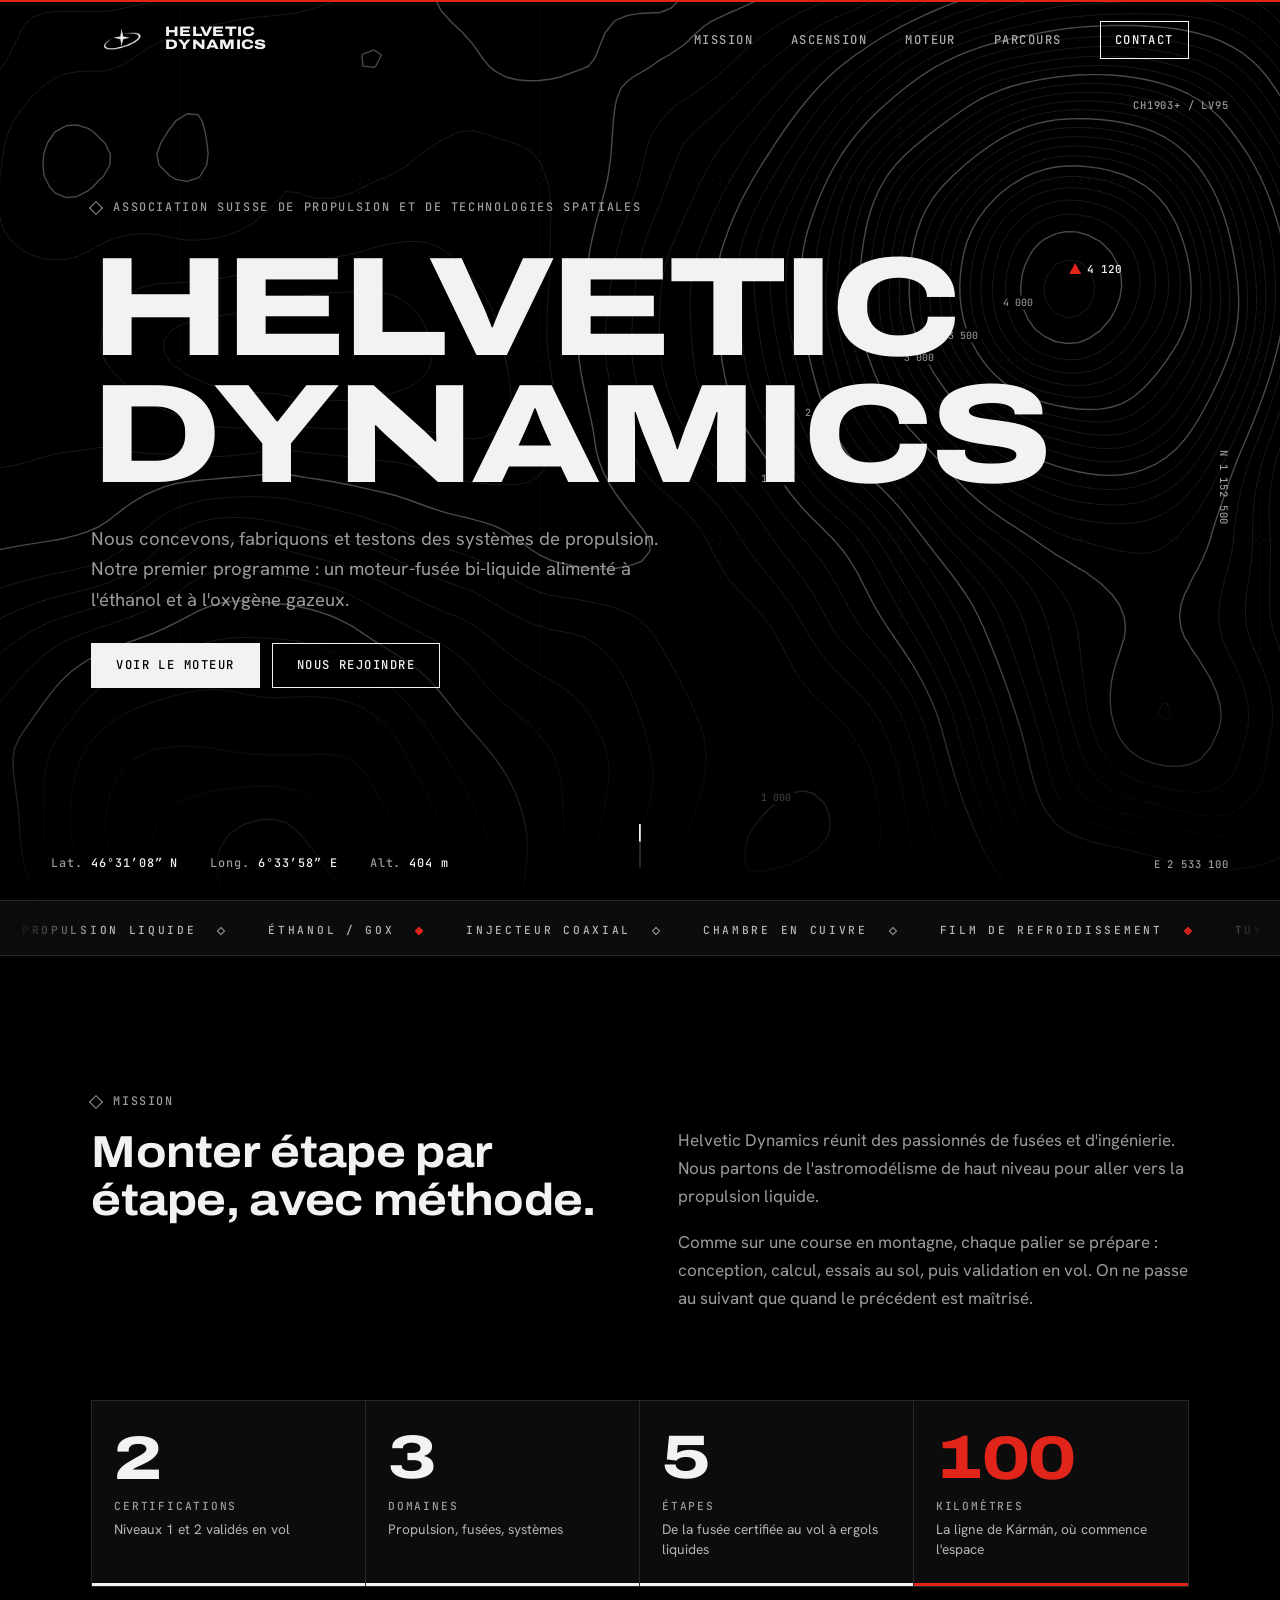
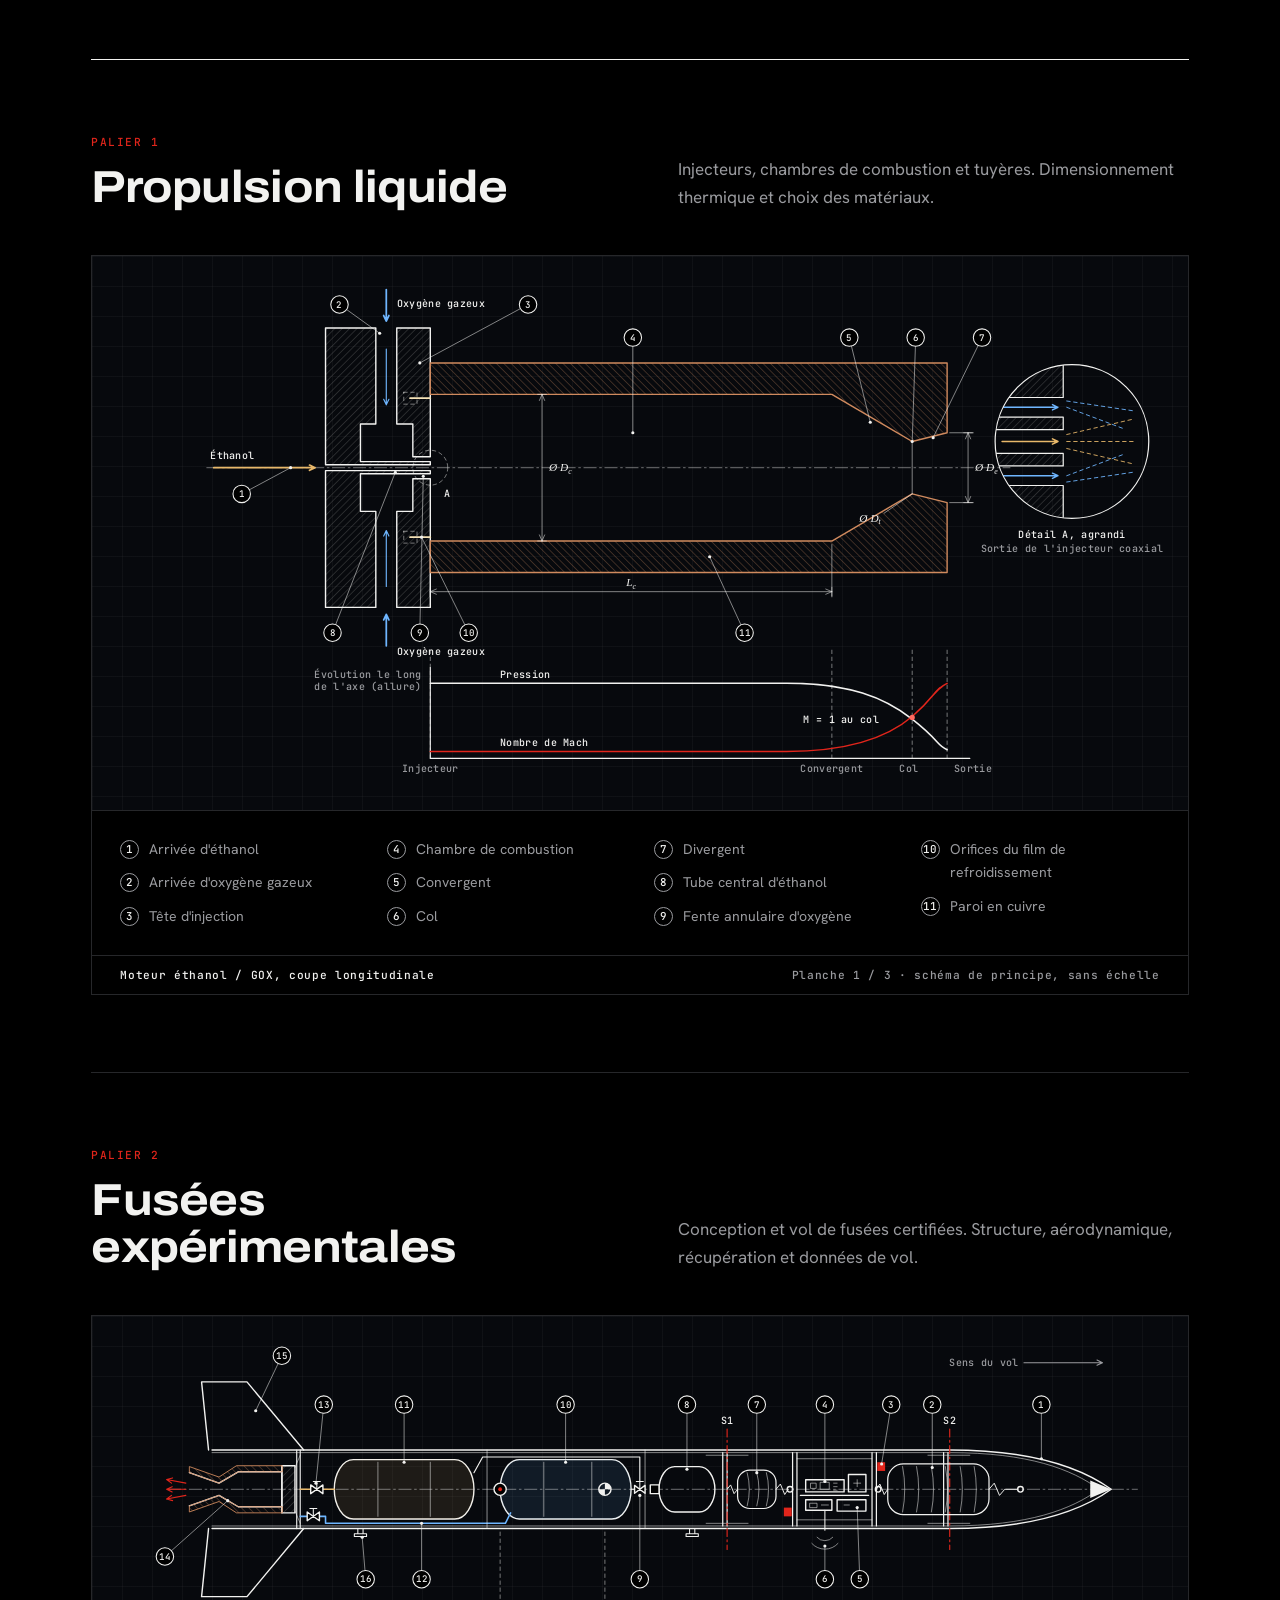
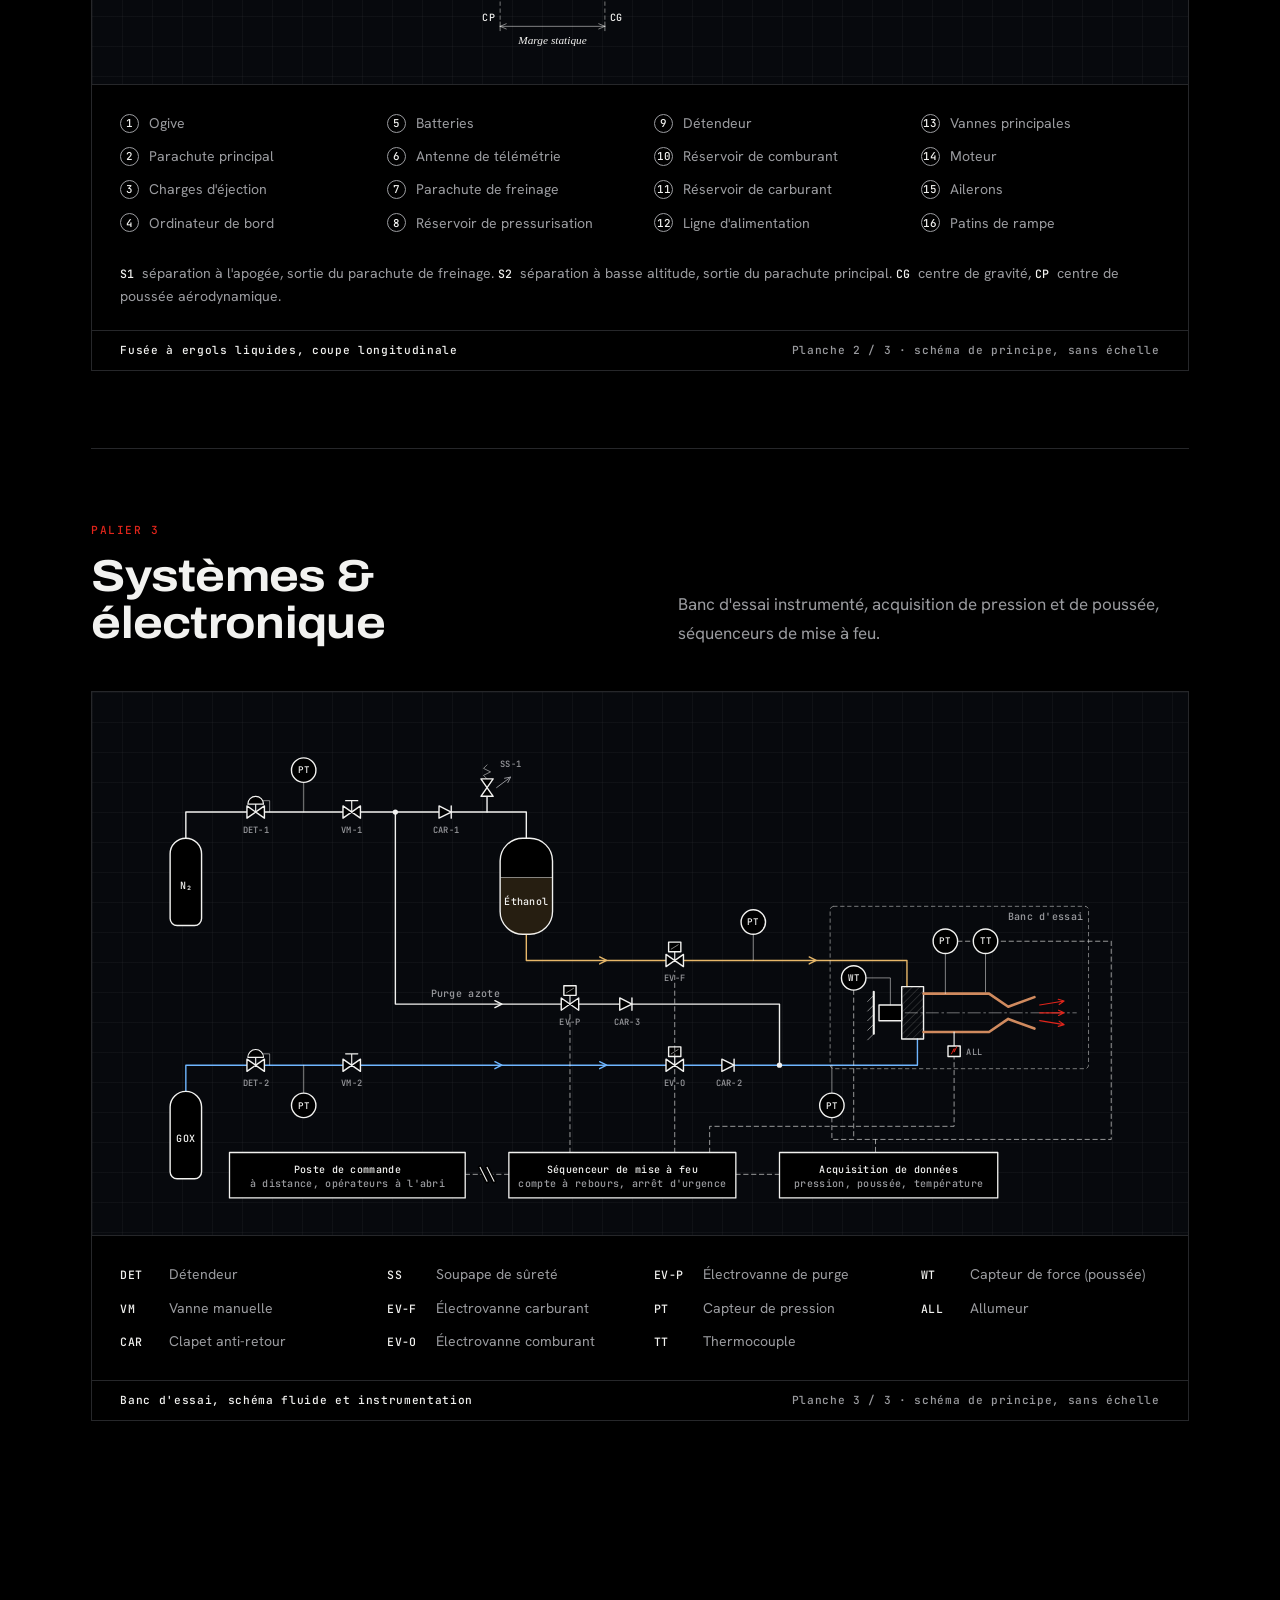
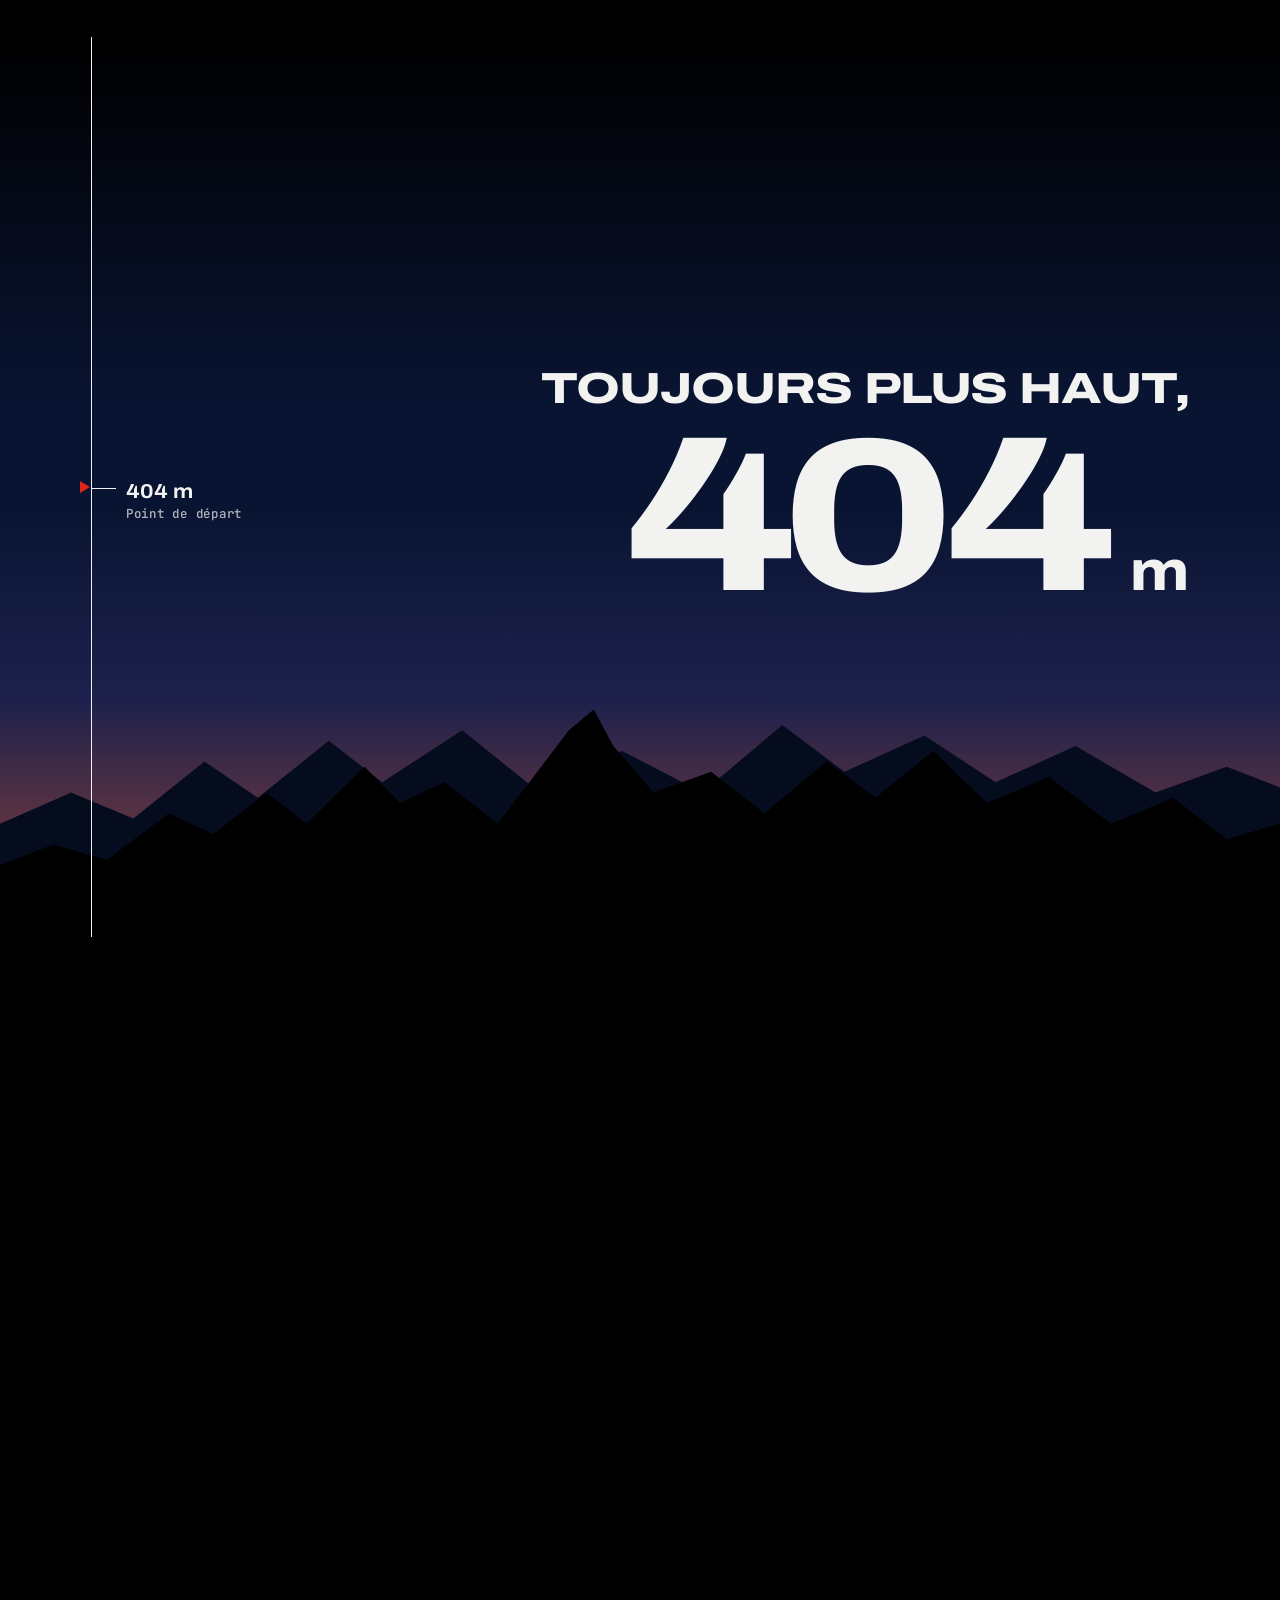
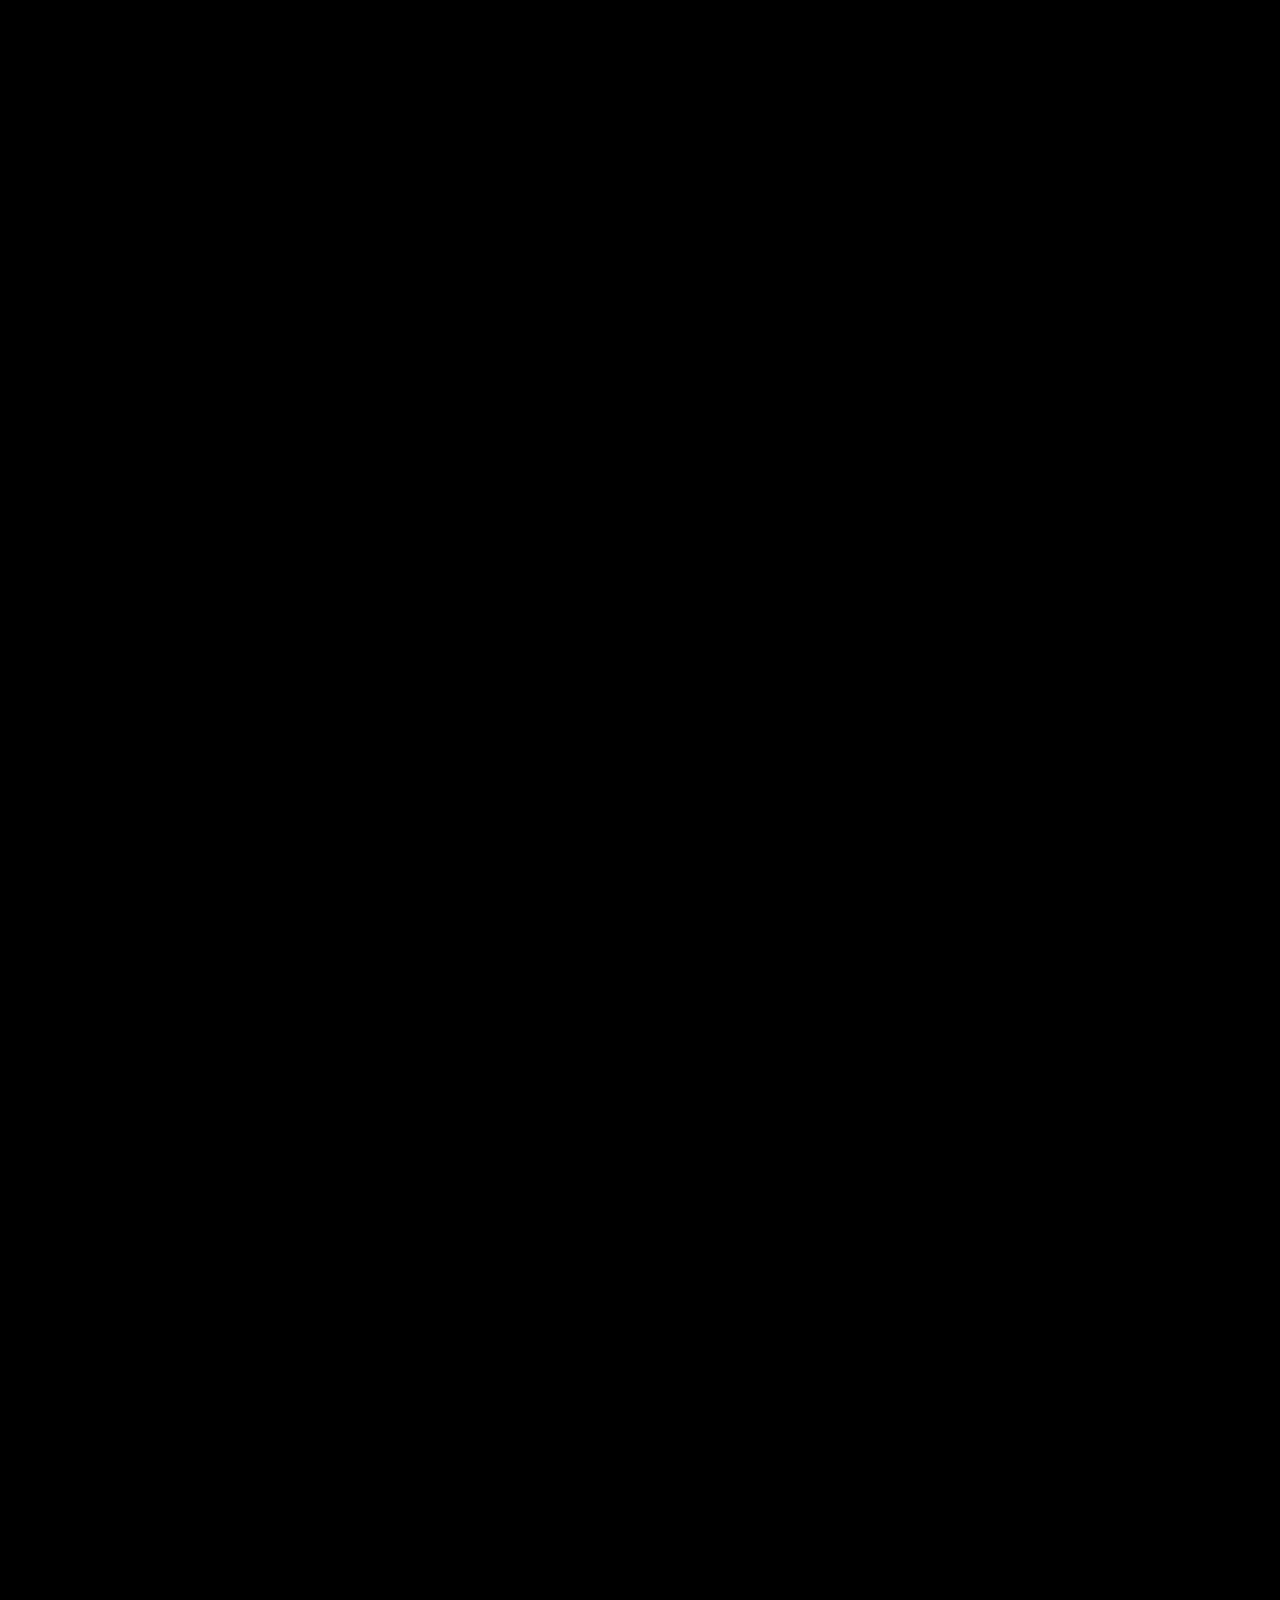
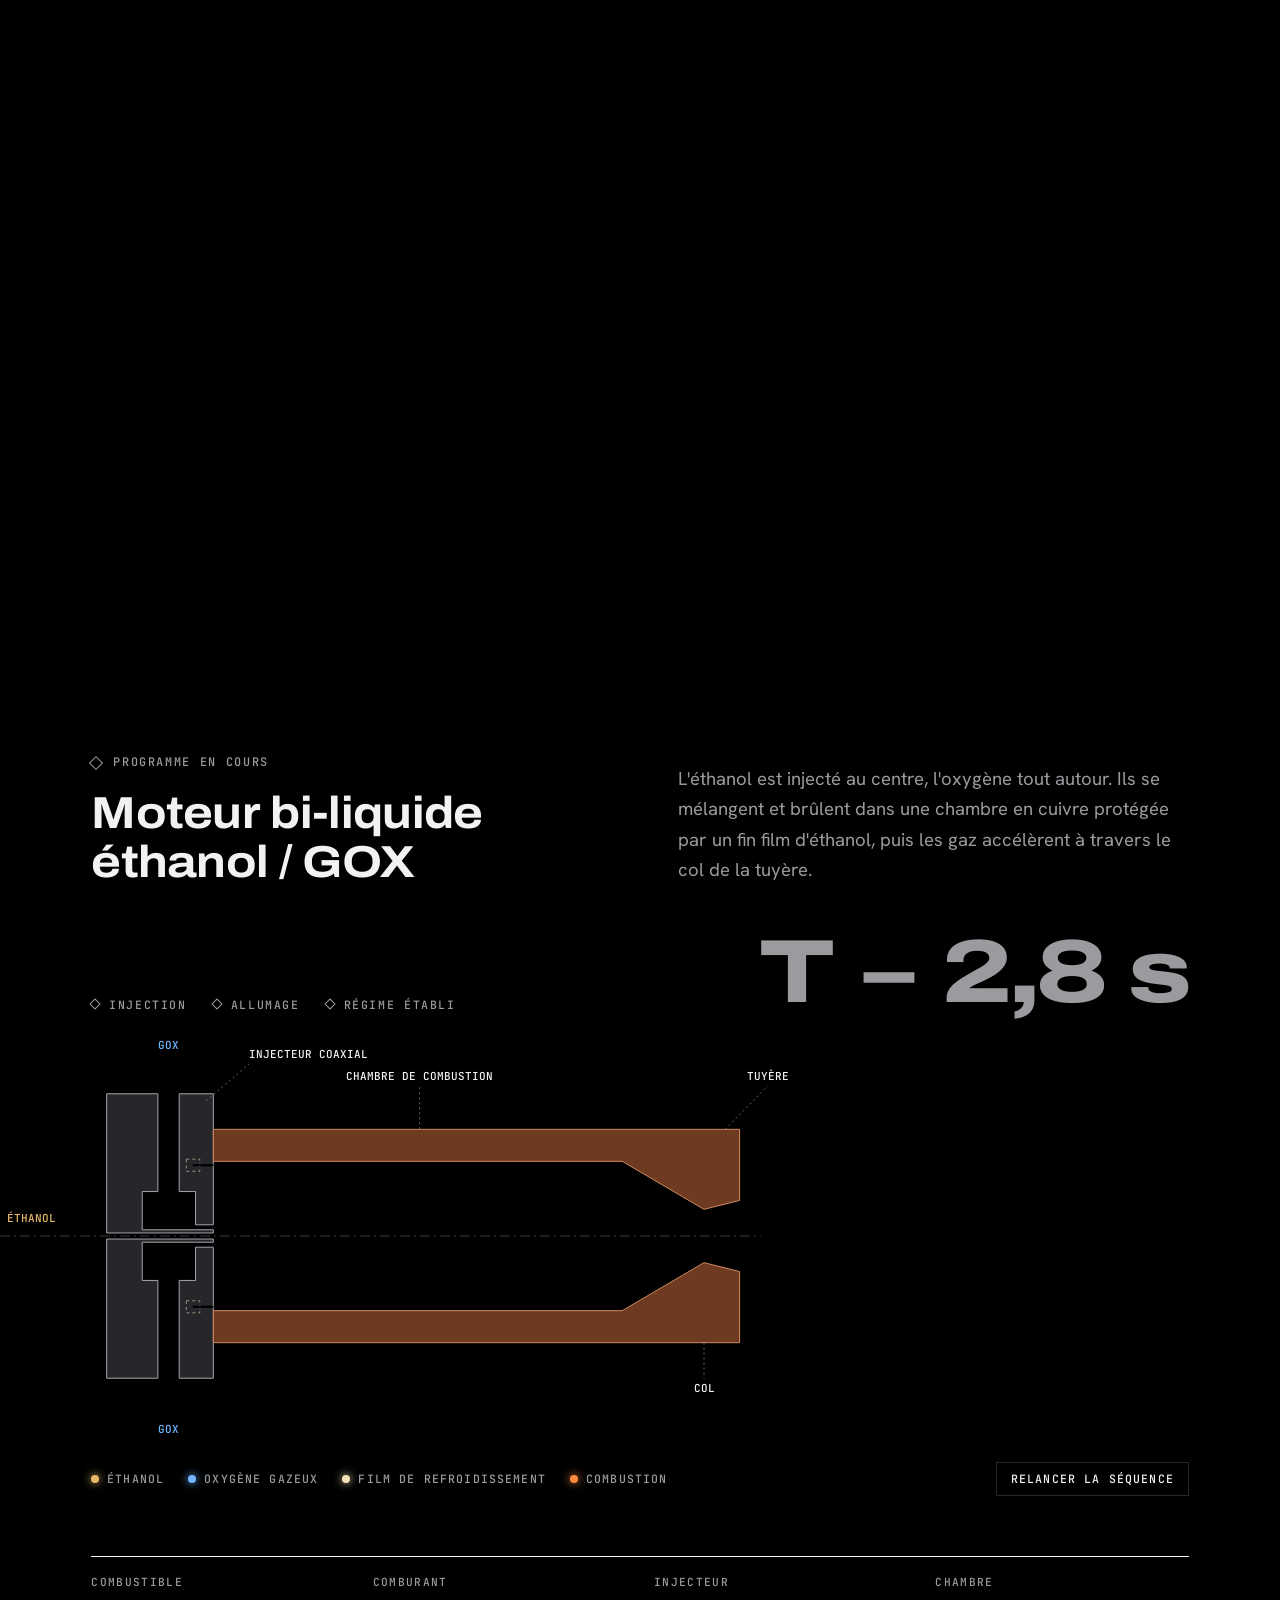
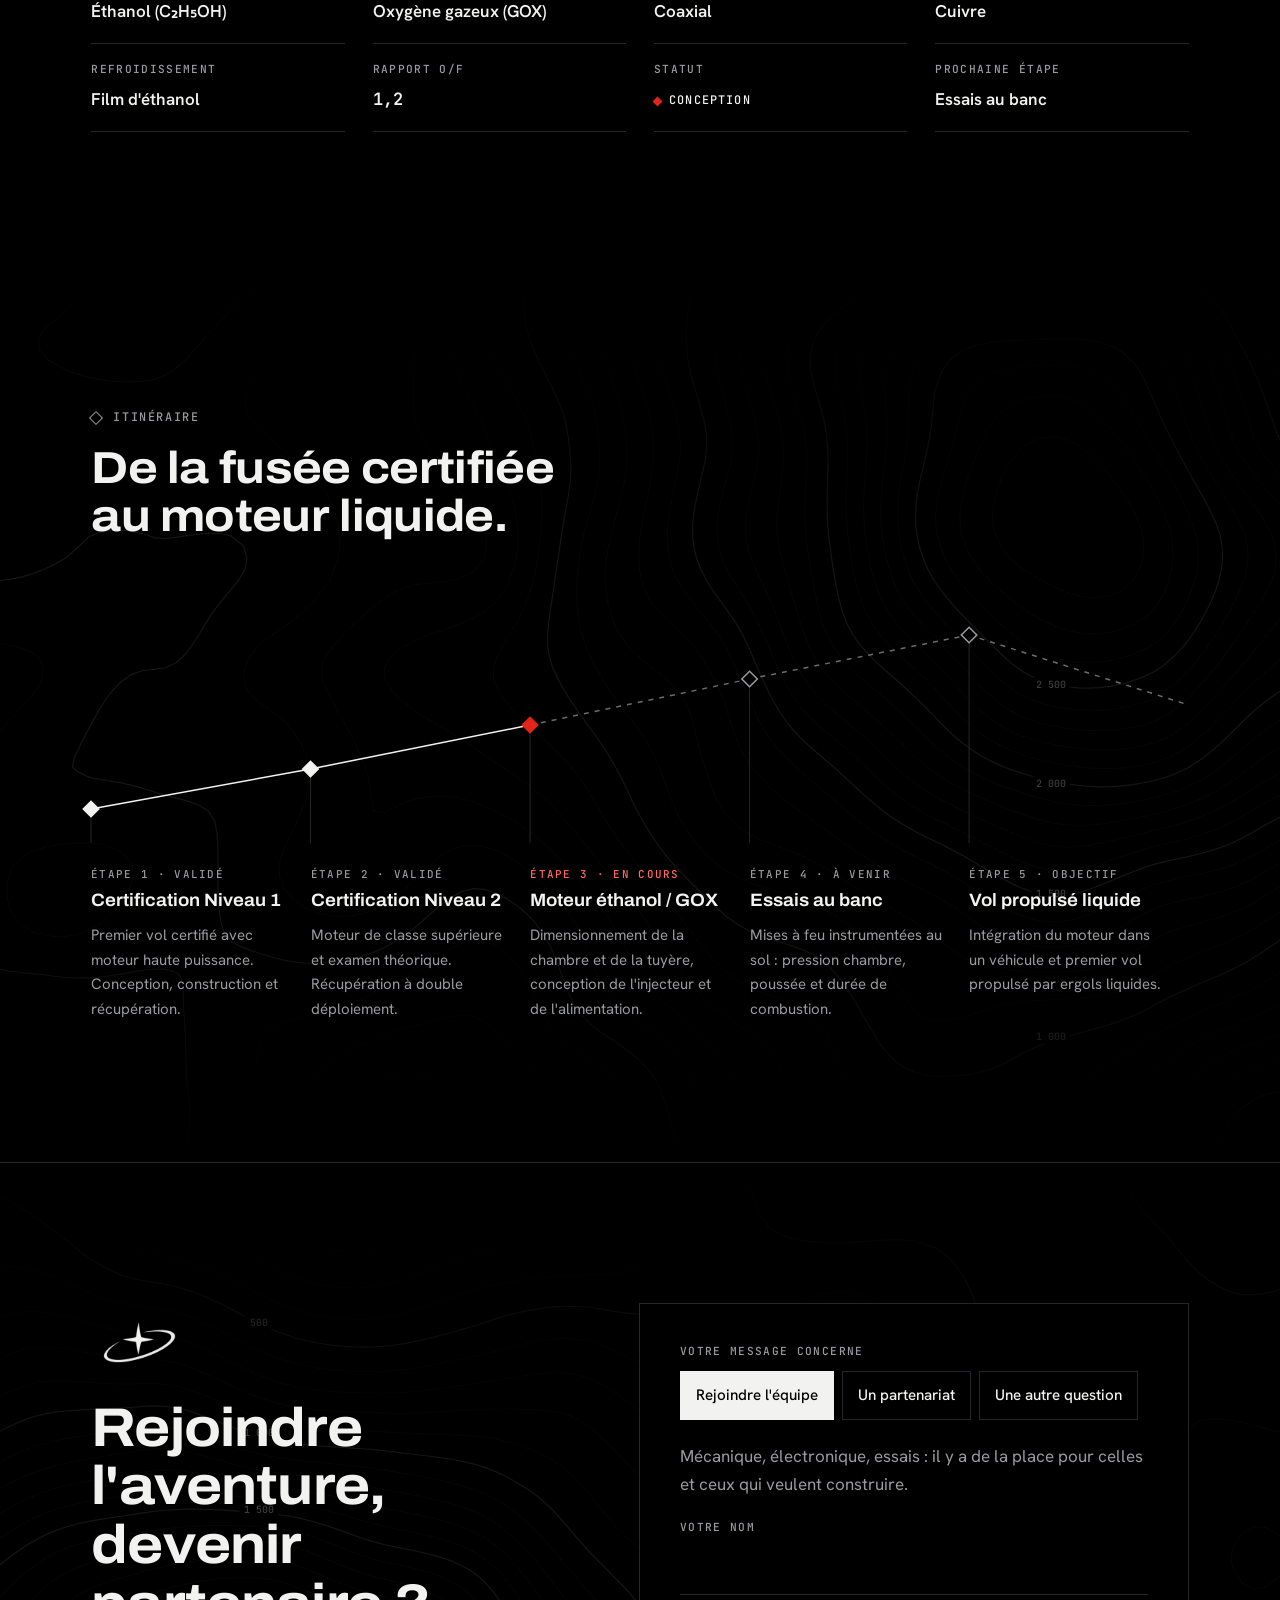
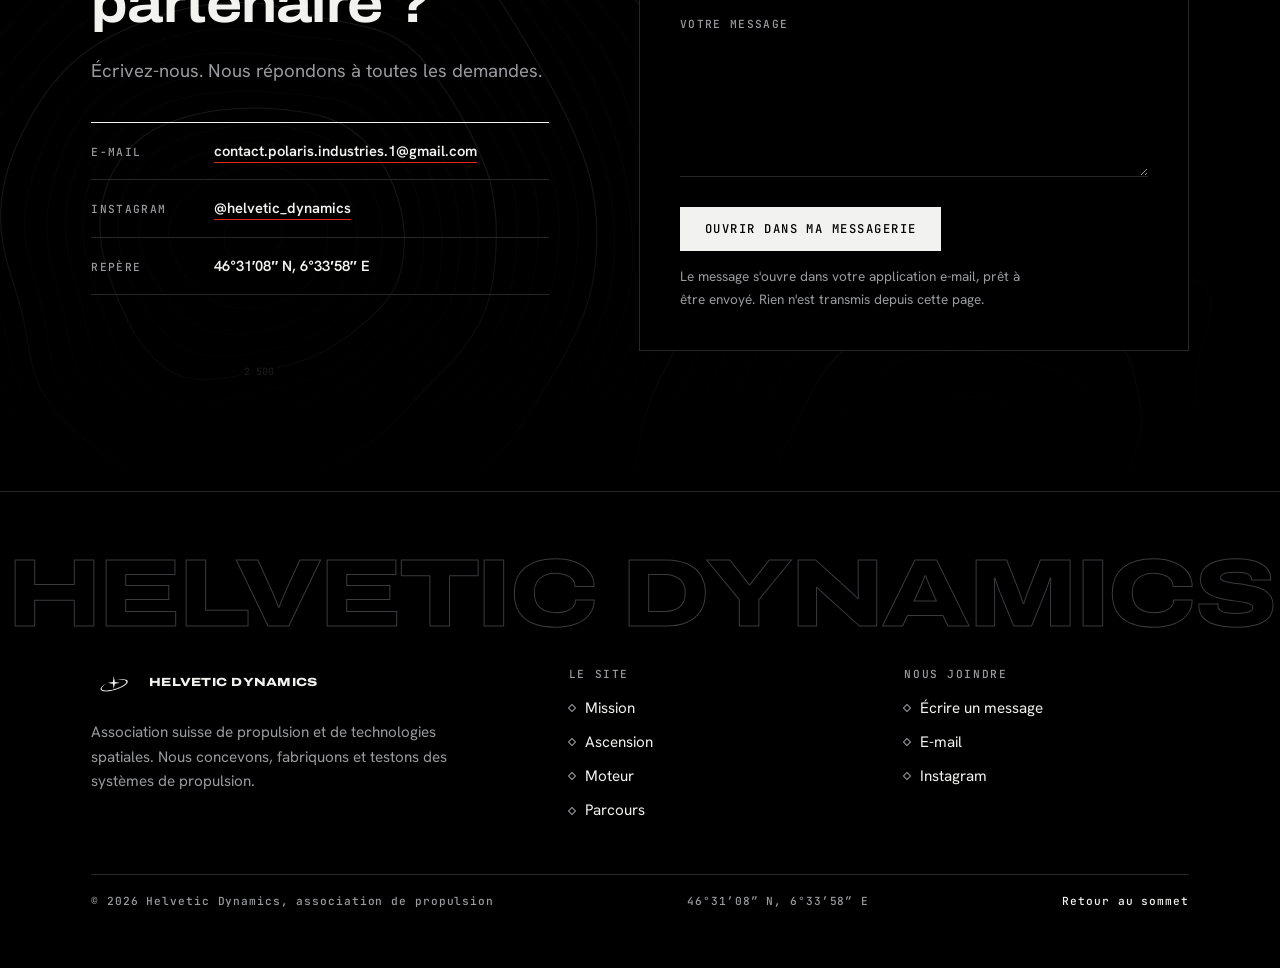
==== commit 1b4a904b: "Mouvement repris du site Landing Site Finder : intro, bandeau, compteurs, lettres brouillées, bouton" ====
--- a/index.html
+++ b/index.html
@@ -26,6 +26,24 @@
 <link rel="stylesheet" href="style.css">
 </head>
 <body>
+<!-- Intro : la mire se trace pendant le chargement, une seule fois par session -->
+<div id="boot" aria-hidden="true">
+  <svg class="boot__ring" viewBox="-60 -60 120 120"><circle class="c1" r="46" pathLength="1"/><circle class="c2" r="33" pathLength="1"/><path class="tk" d="M0-58V-50M0 50V58M-58 0H-50M50 0H58"/><path class="sc" d="M0 0V-46"/></svg>
+  <img class="boot__logo" src="assets/logo-mark.png" alt="" width="326" height="200">
+  <div class="boot__name">Helvetic Dynamics</div>
+  <div class="boot__coord" id="boot-c">LAT 00°00′00″ N · LON 0°00′00″ E</div>
+  <div class="boot__bar"><i></i></div>
+</div>
+<script>(function(){var d=document,b=d.getElementById("boot"),c=d.getElementById("boot-c"),seen=false;
+  try{seen=sessionStorage.getItem("hd-boot")==="1";sessionStorage.setItem("hd-boot","1")}catch(e){}
+  function done(){d.body.classList.add("ready")}
+  if(seen||matchMedia("(prefers-reduced-motion: reduce)").matches){b.remove();done();return}
+  var p=function(n){return(n<10?"0":"")+n},r=function(m){return Math.floor(Math.random()*m)};
+  var iv=setInterval(function(){c.textContent="LAT "+p(r(90))+"°"+p(r(60))+"′"+p(r(60))+"″ N · LON "+r(10)+"°"+p(r(60))+"′"+p(r(60))+"″ E"},70);
+  setTimeout(function(){clearInterval(iv);c.textContent="LAT 46°31′08″ N · LON 6°33′58″ E"},1150);
+  setTimeout(function(){b.classList.add("out");done();setTimeout(function(){b.remove()},1300)},1650)})();</script>
+<div id="cglow" aria-hidden="true"></div>
+<div class="progress" aria-hidden="true"></div>
 <a class="skip" href="#mission">Aller au contenu</a>
 
 <header class="nav" id="top">
@@ -73,6 +91,8 @@
     </dl>
   </section>
 
+  <div class="ticker" aria-hidden="true"><div class="trk" id="ticker"></div></div>
+
   <!-- ============ MISSION ============ -->
   <section class="section" id="mission" aria-labelledby="mission-title">
     <div class="wrap split">
@@ -80,15 +100,23 @@
         <p class="label">Mission</p>
         <h2 id="mission-title">Monter étape par étape, avec méthode.</h2>
       </div>
-      <div class="split__body">
+      <div class="split__body rv-r">
         <p>Helvetic Dynamics réunit des passionnés de fusées et d'ingénierie. Nous partons de l'astromodélisme de haut niveau pour aller vers la propulsion liquide.</p>
         <p>Comme sur une course en montagne, chaque palier se prépare : conception, calcul, essais au sol, puis validation en vol. On ne passe au suivant que quand le précédent est maîtrisé.</p>
       </div>
     </div>
 
+    <!-- Chiffres clés : modifie data-n et les textes au fil de l'avancement -->
+    <div class="wrap"><div class="stats rv">
+      <div class="stat" data-n="2"><b>2</b><span>Certifications</span><small>Niveaux 1 et 2 validés en vol</small></div>
+      <div class="stat" data-n="3"><b>3</b><span>Domaines</span><small>Propulsion, fusées, systèmes</small></div>
+      <div class="stat" data-n="5"><b>5</b><span>Étapes</span><small>De la fusée certifiée au vol à ergols liquides</small></div>
+      <div class="stat stat--red" data-n="100"><b>100</b><span>Kilomètres</span><small>La ligne de Kármán, où commence l'espace</small></div>
+    </div></div>
+
     <div class="wrap stages">
       <article class="stage">
-        <header class="stage__head">
+        <header class="stage__head rv-l">
           <div><span class="domain__alt">Palier 1</span><h3>Propulsion liquide</h3></div>
           <p>Injecteurs, chambres de combustion et tuyères. Dimensionnement thermique et choix des matériaux.</p>
         </header>
@@ -99,7 +127,7 @@
         </figure>
       </article>
       <article class="stage">
-        <header class="stage__head">
+        <header class="stage__head rv-l">
           <div><span class="domain__alt">Palier 2</span><h3>Fusées expérimentales</h3></div>
           <p>Conception et vol de fusées certifiées. Structure, aérodynamique, récupération et données de vol.</p>
         </header>
@@ -110,7 +138,7 @@
         </figure>
       </article>
       <article class="stage">
-        <header class="stage__head">
+        <header class="stage__head rv-l">
           <div><span class="domain__alt">Palier 3</span><h3>Systèmes &amp; électronique</h3></div>
           <p>Banc d'essai instrumenté, acquisition de pression et de poussée, séquenceurs de mise à feu.</p>
         </header>
@@ -184,7 +212,7 @@
 
     <div class="wrap">
     <!-- Modifie les valeurs ci-dessous au fur et à mesure de l'avancement -->
-    <dl class="specs">
+    <dl class="specs cascade">
       <div><dt>Combustible</dt><dd>Éthanol (C₂H₅OH)</dd></div>
       <div><dt>Comburant</dt><dd>Oxygène gazeux (GOX)</dd></div>
       <div><dt>Injecteur</dt><dd>Coaxial</dd></div>
@@ -212,7 +240,7 @@
         <rect class="node is-done" x="0%" y="196" width="11" height="11"/><rect class="node is-done" x="20%" y="156" width="11" height="11"/>
         <rect class="node is-current" x="40%" y="112" width="11" height="11"/><rect class="node" x="60%" y="66" width="11" height="11"/><rect class="node" x="80%" y="22" width="11" height="11"/>
       </svg>
-      <ol class="route">
+      <ol class="route cascade">
         <li class="is-done"><span class="route__km">Étape 1 · Validé</span><h3>Certification Niveau 1</h3><p>Premier vol certifié avec moteur haute puissance. Conception, construction et récupération.</p></li>
         <li class="is-done"><span class="route__km">Étape 2 · Validé</span><h3>Certification Niveau 2</h3><p>Moteur de classe supérieure et examen théorique. Récupération à double déploiement.</p></li>
         <li class="is-current"><span class="route__km">Étape 3 · En cours</span><h3>Moteur éthanol / GOX</h3><p>Dimensionnement de la chambre et de la tuyère, conception de l'injecteur et de l'alimentation.</p></li>
@@ -226,7 +254,7 @@
   <section class="section section--dark contact" id="contact" aria-labelledby="contact-title">
     <canvas class="topo topo--faint" id="topo-contact" aria-hidden="true"></canvas>
     <div class="wrap contact__grid">
-      <div class="contact__intro">
+      <div class="contact__intro rv-l">
         <img class="logo contact__mark" src="assets/logo-mark.png" alt="" width="326" height="200">
         <h2 id="contact-title">Rejoindre l'aventure, devenir partenaire&nbsp;?</h2>
         <p class="lead">Écrivez-nous. Nous répondons à toutes les demandes.</p>
@@ -238,7 +266,7 @@
         </dl>
       </div>
 
-      <form class="composer" id="composer" novalidate>
+      <form class="composer rv-r" id="composer" novalidate>
         <fieldset>
           <legend>Votre message concerne</legend>
           <div class="chips">
@@ -261,11 +289,24 @@
 
 <footer class="footer">
   <div class="footer__mark" aria-hidden="true">Helvetic Dynamics</div>
-  <div class="wrap footer__inner">
-    <span class="brand brand--small"><img class="logo brand__mark" src="assets/logo-mark.png" alt="" width="326" height="200"><span>Helvetic Dynamics</span></span>
-    <span>© <span id="year">2026</span> Helvetic Dynamics, association de propulsion</span>
-    <a class="footer__top" href="#top">Retour au sommet</a>
-    <a class="footer__ig" href="https://www.instagram.com/helvetic_dynamics/" target="_blank" rel="noopener" aria-label="Instagram de Helvetic Dynamics"><svg viewBox="0 0 24 24" fill="none" stroke="currentColor" stroke-width="1.8" aria-hidden="true"><rect x="3" y="3" width="18" height="18" rx="5"/><circle cx="12" cy="12" r="4.2"/><circle cx="17.4" cy="6.6" r="1.1" fill="currentColor" stroke="none"/></svg></a>
+  <div class="wrap footer__cols">
+    <div>
+      <span class="brand brand--small"><img class="logo brand__mark" src="assets/logo-mark.png" alt="" width="326" height="200"><span>Helvetic Dynamics</span></span>
+      <p>Association suisse de propulsion et de technologies spatiales. Nous concevons, fabriquons et testons des systèmes de propulsion.</p>
+    </div>
+    <div>
+      <h4>Le site</h4>
+      <ul><li><a href="#mission">Mission</a></li><li><a href="#ascension">Ascension</a></li><li><a href="#moteur">Moteur</a></li><li><a href="#parcours">Parcours</a></li></ul>
+    </div>
+    <div>
+      <h4>Nous joindre</h4>
+      <ul><li><a href="#contact">Écrire un message</a></li><li><a href="mailto:contact.polaris.industries.1@gmail.com">E-mail</a></li><li><a href="https://www.instagram.com/helvetic_dynamics/" target="_blank" rel="noopener">Instagram</a></li></ul>
+    </div>
+    <div class="footer__bar">
+      <span>© <span id="year">2026</span> Helvetic Dynamics, association de propulsion</span>
+      <span>46°31′08″ N, 6°33′58″ E</span>
+      <a class="footer__top" href="#top">Retour au sommet</a>
+    </div>
   </div>
 </footer>
 
--- a/style.css
+++ b/style.css
@@ -344,4 +344,111 @@
 /* ---------- PIED DE PAGE : grand mot-symbole en filet ---------- */
 .footer { padding-top: 0; overflow: hidden; }
 .footer__mark { font: 800 7.5vw/.8 var(--f-display); font-stretch: 125%; letter-spacing: -0.035em; text-transform: uppercase; white-space: nowrap; text-align: center; color: transparent; -webkit-text-stroke: 1px #3a3b3f; padding: clamp(28px, 5vw, 64px) 0 clamp(20px, 3vw, 36px); user-select: none; }
-.footer__top { color: var(--chalk-2); border-bottom: 1px solid var(--rule-d); padding-bottom: 3px; }
+.footer__cols { display: grid; grid-template-columns: 1.5fr 1fr 1fr; gap: clamp(24px, 4vw, 56px); padding-bottom: 28px; font: 400 .95rem/1.6 var(--f-body); letter-spacing: 0; }
+@media (max-width: 820px) { .footer__cols { grid-template-columns: 1fr; } }
+.footer__cols p { margin-top: 16px; max-width: 44ch; color: var(--chalk-2); }
+.footer h4 { margin: 0 0 14px; font: 500 .7rem/1 var(--f-mono); letter-spacing: .14em; text-transform: uppercase; color: var(--chalk-2); }
+.footer ul { list-style: none; margin: 0; padding: 0; display: grid; gap: 8px; }
+.footer ul a { display: inline-flex; align-items: center; gap: 10px; color: var(--chalk); transition: color .25s; }
+.footer ul a::before { content: ""; width: 6px; height: 6px; border: 1px solid var(--chalk-2); transform: rotate(45deg); transition: background .25s, border-color .25s; }
+.footer ul a:hover { color: #ff6a61; }
+.footer ul a:hover::before { background: var(--red); border-color: var(--red); }
+.footer__bar { grid-column: 1 / -1; display: flex; flex-wrap: wrap; justify-content: space-between; gap: 10px 24px; padding-top: 18px; border-top: 1px solid var(--rule-d); font: 500 .7rem/1.5 var(--f-mono); letter-spacing: .08em; }
+.footer__top { color: var(--chalk); }
+
+/* =====================================================================
+   MOUVEMENT : intro, bandeau, révélations, compteurs, boutons aimantés
+   ===================================================================== */
+:root { --ease: cubic-bezier(.16, 1, .3, 1); }
+
+/* ---------- Intro de chargement ---------- */
+#boot { display: none; }
+.js #boot { position: fixed; inset: 0; z-index: 100; display: flex; flex-direction: column; align-items: center; justify-content: center; gap: 14px; transition: visibility 0s 1.1s; }
+#boot::before { content: ""; position: absolute; inset: 0; background: #000; transition: opacity .7s cubic-bezier(.4,0,.2,1) .1s; }
+#boot > * { position: relative; }
+.boot__ring { width: 150px; height: 150px; overflow: visible; fill: none; stroke: var(--chalk); stroke-width: 1; transition: transform .95s cubic-bezier(.7,0,.2,1), opacity .5s linear .25s; }
+.boot__ring .c1, .boot__ring .c2 { stroke-dasharray: 1; stroke-dashoffset: 1; transform: rotate(-90deg); animation: bDraw 1s cubic-bezier(.6,0,.2,1) forwards; }
+.boot__ring .c2 { animation-delay: .14s; opacity: .45; }
+.boot__ring .tk { opacity: 0; animation: fade .4s linear .5s forwards; }
+.boot__ring .sc { stroke: var(--red); stroke-width: 1.5; animation: spin 1.6s linear infinite; }
+.boot__logo { position: absolute !important; width: 74px; height: auto; top: 50%; left: 50%; margin: -78px 0 0 -37px; filter: invert(1); opacity: 0; animation: fade .5s linear .55s forwards; transition: opacity .3s; }
+.boot__name { margin-top: 8px; font: 500 .7rem/1 var(--f-mono); letter-spacing: .3em; text-transform: uppercase; color: var(--chalk); transition: opacity .25s; }
+.boot__coord { font: 400 .7rem/1 var(--f-mono); letter-spacing: .14em; color: var(--chalk-2); font-variant-numeric: tabular-nums; white-space: pre; transition: opacity .25s; }
+.boot__bar { width: 150px; height: 1px; background: var(--rule-d); overflow: hidden; transition: opacity .25s; }
+.boot__bar i { display: block; height: 100%; background: var(--chalk); transform-origin: 0 50%; animation: bBar 1.5s cubic-bezier(.3,.6,.2,1) forwards; }
+@keyframes bDraw { to { stroke-dashoffset: 0; } }
+@keyframes bBar { from { transform: scaleX(0); } }
+@keyframes spin { to { transform: rotate(360deg); } }
+#boot.out { visibility: hidden; pointer-events: none; }
+#boot.out::before { opacity: 0; }
+#boot.out .boot__ring { transform: scale(7); opacity: 0; }
+#boot.out .boot__logo, #boot.out .boot__name, #boot.out .boot__coord, #boot.out .boot__bar { opacity: 0 !important; }
+/* l'entrée du hero attend la fin de l'intro */
+.js body:not(.ready) .ln > span, .js body:not(.ready) .hero__content > *, .js body:not(.ready) .hero__readout, .js body:not(.ready) .grid-ticks, .js body:not(.ready) .hero .topo { animation-play-state: paused; }
+
+/* ---------- Lueur qui suit le curseur, ligne de progression ---------- */
+#cglow { position: fixed; left: 0; top: 0; width: 560px; height: 560px; margin: -280px 0 0 -280px; border-radius: 50%; pointer-events: none; z-index: 14; opacity: 0; mix-blend-mode: screen; transition: opacity .5s; will-change: transform; transform: translate3d(-9999px, -9999px, 0);
+  background: radial-gradient(circle, rgba(110,150,255,.15) 0%, rgba(110,150,255,.05) 38%, rgba(110,150,255,0) 64%); }
+@media (pointer: fine) { #cglow.on { opacity: 1; } }
+.progress { display: none; }
+@supports (animation-timeline: scroll()) { @media (prefers-reduced-motion: no-preference) {
+  .progress { display: block; position: fixed; inset: 0 0 auto; height: 2px; z-index: 30; background: var(--red); transform-origin: 0 50%; animation: prog linear both; animation-timeline: scroll(root); }
+  @keyframes prog { from { transform: scaleX(0); } to { transform: scaleX(1); } }
+} }
+
+/* ---------- Sortie du hero : le contenu s'enfonce pendant que la page monte ---------- */
+@supports (animation-timeline: view()) { @media (prefers-reduced-motion: no-preference) {
+  .hero { view-timeline: --hero block; }
+  .hero__content { animation: heroOut linear both; animation-timeline: --hero; animation-range: exit 0% exit 100%; }
+  @keyframes heroOut { to { transform: translate3d(0, 20vh, 0) scale(.96); opacity: .1; } }
+} }
+
+/* ---------- Bandeau défilant ---------- */
+.ticker { position: relative; border-top: 1px solid var(--rule); border-bottom: 1px solid var(--rule); background: var(--night-2); overflow: hidden; white-space: nowrap; padding: 13px 0; contain: paint; }
+.ticker::before, .ticker::after { content: ""; position: absolute; top: 0; bottom: 0; width: 100px; z-index: 1; pointer-events: none; }
+.ticker::before { left: 0; background: linear-gradient(90deg, var(--night-2) 15%, transparent); }
+.ticker::after { right: 0; background: linear-gradient(270deg, var(--night-2) 15%, transparent); }
+.ticker .trk { display: inline-flex; animation: ticker var(--tdur, 80s) linear infinite; will-change: transform; transform: translate3d(0,0,0); }
+.ticker:hover .trk, .ticker.offscr .trk { animation-play-state: paused; }
+.ticker span { display: inline-flex; align-items: center; gap: 22px; padding: 0 22px; font: 500 .7rem/1 var(--f-mono); letter-spacing: .24em; text-transform: uppercase; color: #b5b6ba; }
+.ticker span::after { content: ""; width: 6px; height: 6px; transform: rotate(45deg); border: 1px solid var(--chalk-2); }
+.ticker span.r::after { background: var(--red); border-color: var(--red); }
+@keyframes ticker { to { transform: translate3d(-50%, 0, 0); } }
+@media (prefers-reduced-motion: reduce) { .ticker .trk { animation: none; } }
+
+/* ---------- Chiffres clés (compteurs à rouleaux) ---------- */
+.stats { display: grid; grid-template-columns: repeat(4, minmax(0, 1fr)); margin-top: clamp(48px, 7vw, 88px); border: 1px solid var(--rule); background: var(--night-2); }
+.stat { position: relative; padding: 26px 22px; border-right: 1px solid var(--rule); overflow: hidden; }
+.stat:last-child { border-right: 0; }
+.stat::before { content: ""; position: absolute; left: 0; bottom: 0; height: 3px; width: 100%; background: var(--sc, var(--chalk)); transform: scaleX(0); transform-origin: left; transition: transform 1.2s var(--ease) .3s; }
+.stat.in::before { transform: none; }
+.stat--red { --sc: var(--red); }
+.stat b { display: block; font: 800 clamp(2.4rem, 4.8vw, 4.2rem)/1 var(--f-display); font-stretch: 125%; letter-spacing: -0.03em; color: var(--sc, var(--chalk)); font-variant-numeric: tabular-nums; }
+.stat > span { display: block; margin-top: 12px; font: 500 .7rem/1 var(--f-mono); letter-spacing: .16em; text-transform: uppercase; color: var(--chalk-2); }
+.stat small { display: block; margin-top: 8px; font-size: .86rem; line-height: 1.45; color: #b3b4b8; }
+@media (max-width: 860px) { .stats { grid-template-columns: repeat(2, minmax(0, 1fr)); } .stat { border-bottom: 1px solid var(--rule); } .stat:nth-child(2n) { border-right: 0; } .stat:nth-last-child(-n+2) { border-bottom: 0; } }
+.stat b.odo { display: flex; overflow: hidden; height: 1em; }
+.stat b.odo .dg { display: block; height: 1em; overflow: hidden; }
+.stat b.odo .dg i { display: block; font-style: normal; transition: transform 1.6s var(--ease); transition-delay: calc(var(--k) * 120ms); }
+.stat b.odo .dg i span { display: block; height: 1em; line-height: 1; }
+.stat.in b.odo .dg i { transform: translate3d(0, calc(var(--n) * -1em), 0); }
+.stages { margin-top: clamp(40px, 6vw, 72px); }
+
+/* ---------- Révélations au défilement : par le bas, par la gauche, par la droite ---------- */
+@media (prefers-reduced-motion: no-preference) {
+  .js .rv, .js .rv-l, .js .rv-r { opacity: 0; transition: opacity .8s var(--ease), transform 1s var(--ease); }
+  .js .rv { transform: translate3d(0, 30px, 0); }
+  .js .rv-l { transform: translate3d(-64px, 0, 0); }
+  .js .rv-r { transform: translate3d(64px, 0, 0); }
+  .js .rv.in, .js .rv-l.in, .js .rv-r.in { opacity: 1; transform: none; }
+  /* éléments en cascade : chaque enfant arrive de la droite, l'un après l'autre */
+  .js .cascade:not(.in) > * { opacity: 0; }
+  .js .cascade.in > * { animation: cardIn .9s var(--ease) backwards; animation-delay: calc(var(--i, 0) * 80ms); }
+  @keyframes cardIn { from { opacity: 0; transform: translate3d(70px, 0, 0); } }
+  /* titres de section : les mots montent de derrière un masque */
+  h2.words .w { display: inline-block; overflow: hidden; vertical-align: top; padding: .1em .05em .14em 0; margin: -.1em -.05em -.14em 0; }
+  h2.words .wi { display: inline-block; transform: translate3d(0, 115%, 0) rotate(5deg); transform-origin: 0 100%; transition: transform 1s var(--ease); transition-delay: calc(var(--i) * 70ms); }
+  h2.words.in .wi { transform: none; }
+}
+/* ---------- Boutons aimantés ---------- */
+.mag { will-change: translate; } .mag > span { display: inline-block; will-change: translate; }
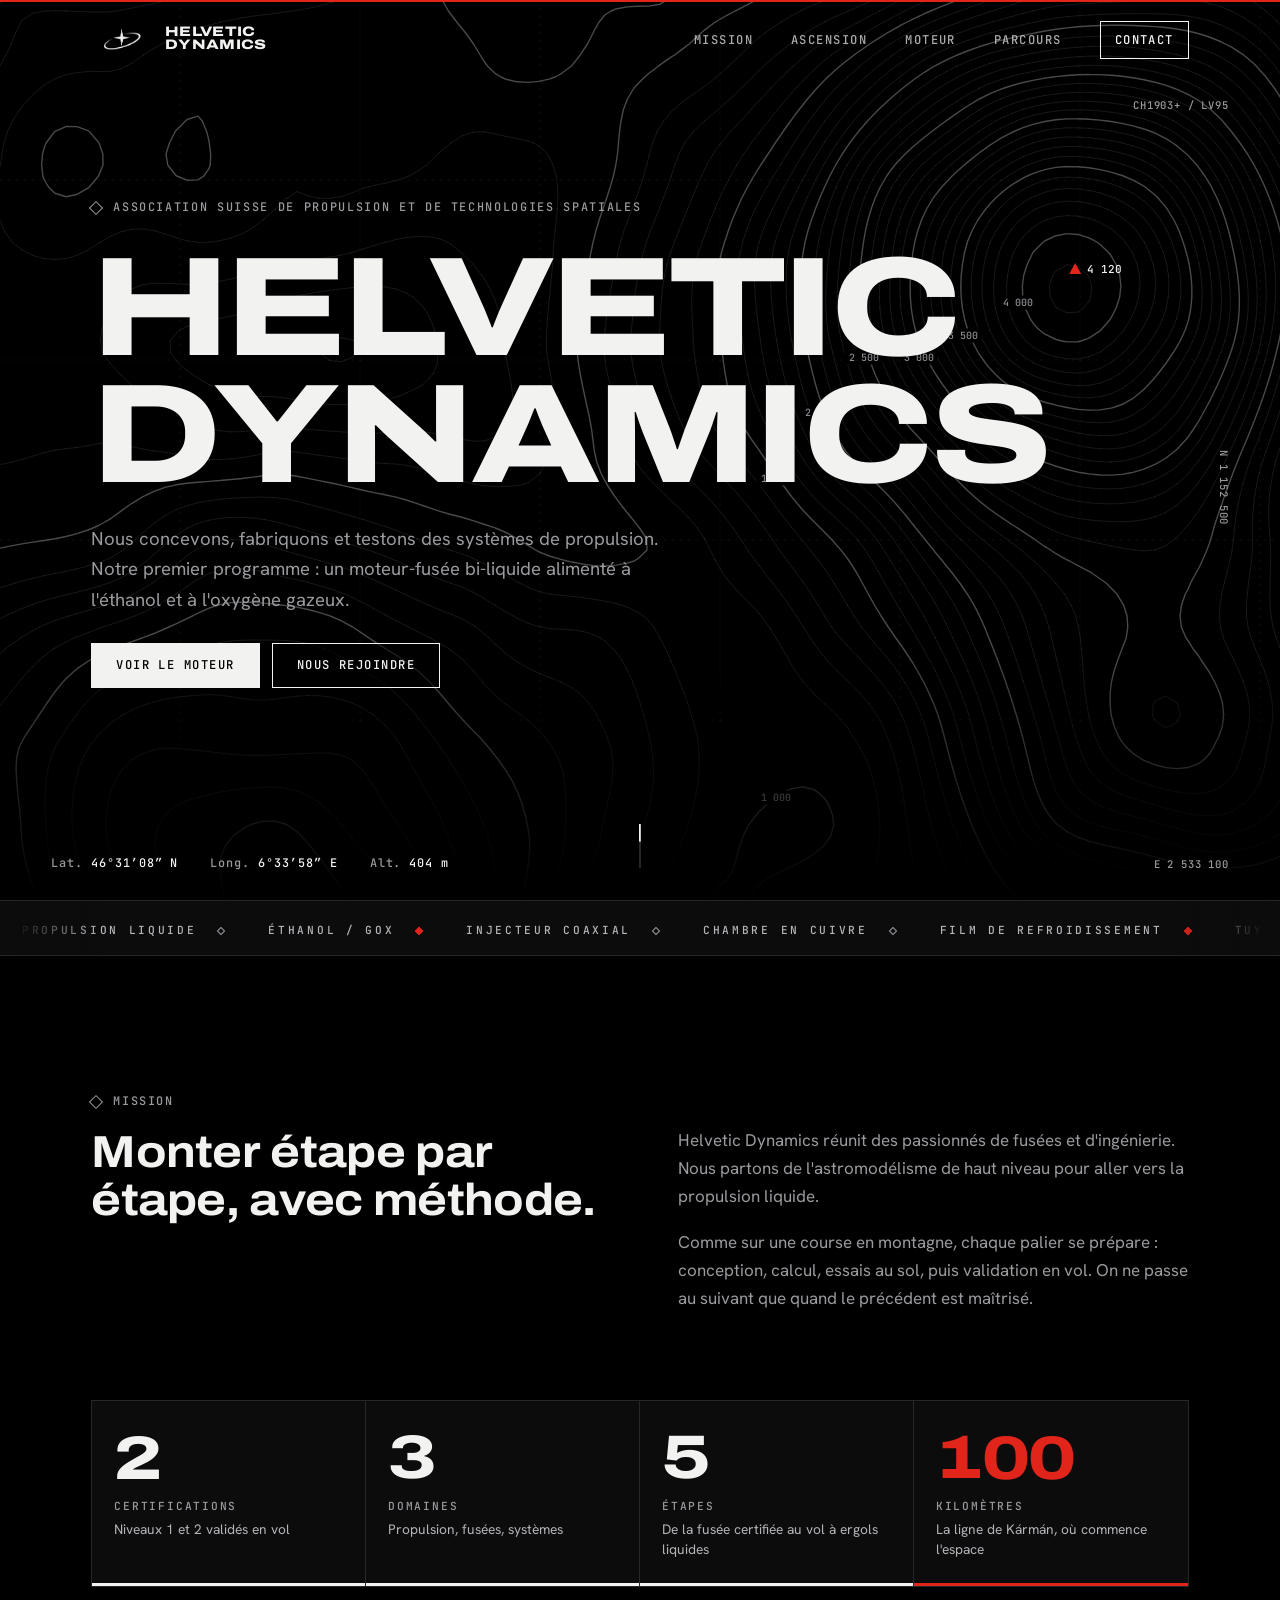
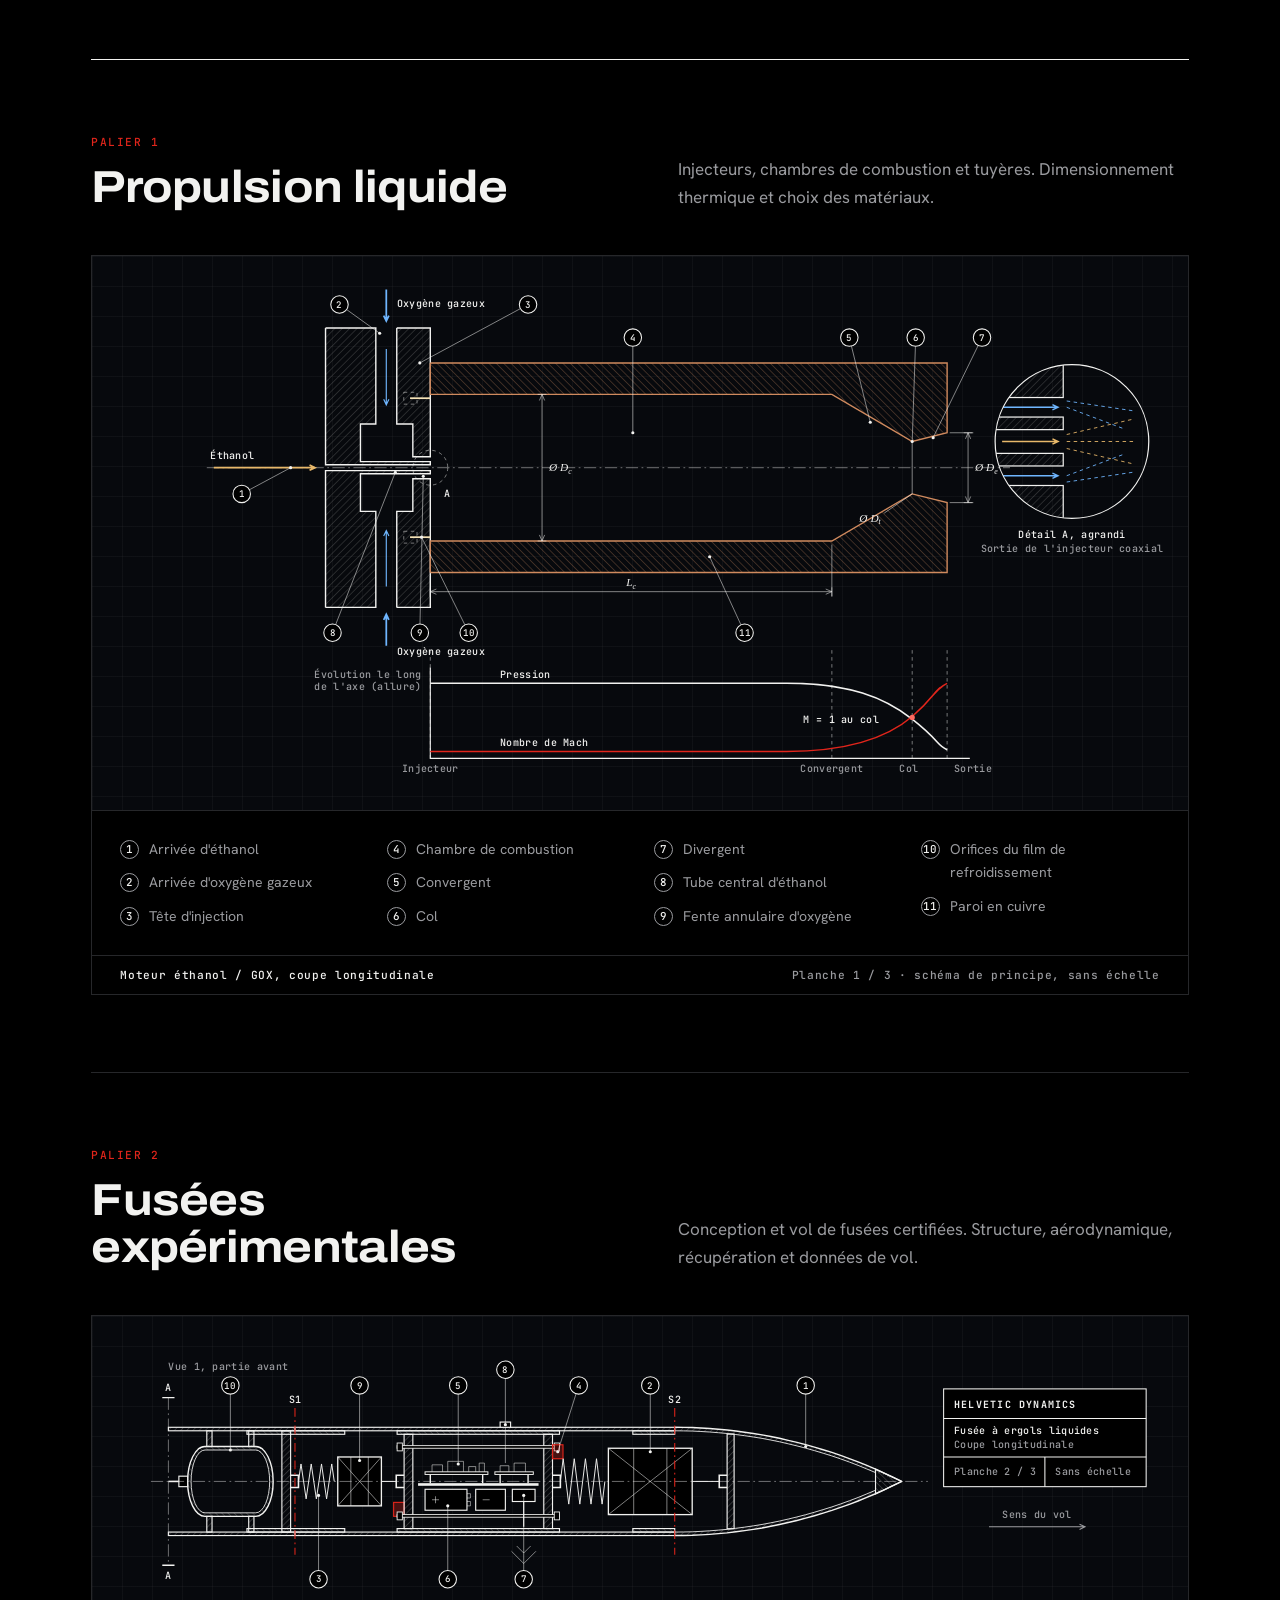
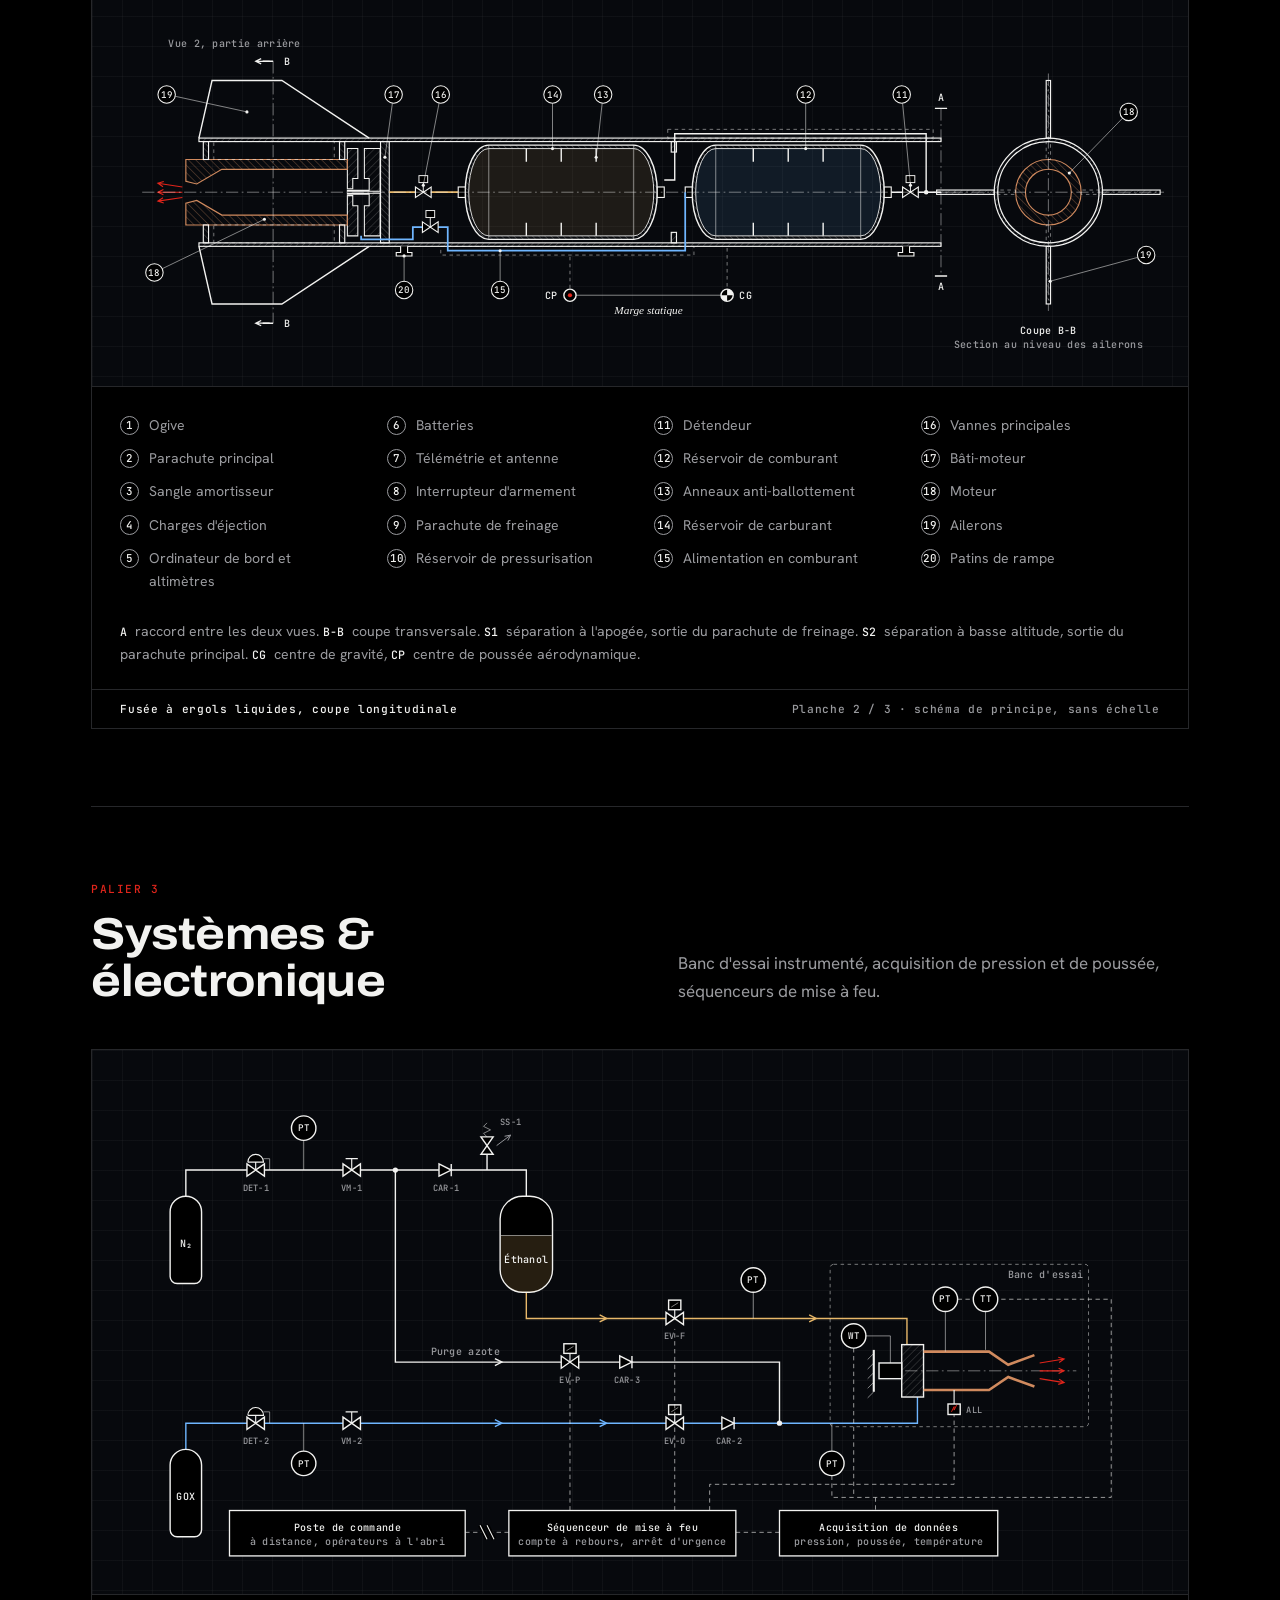
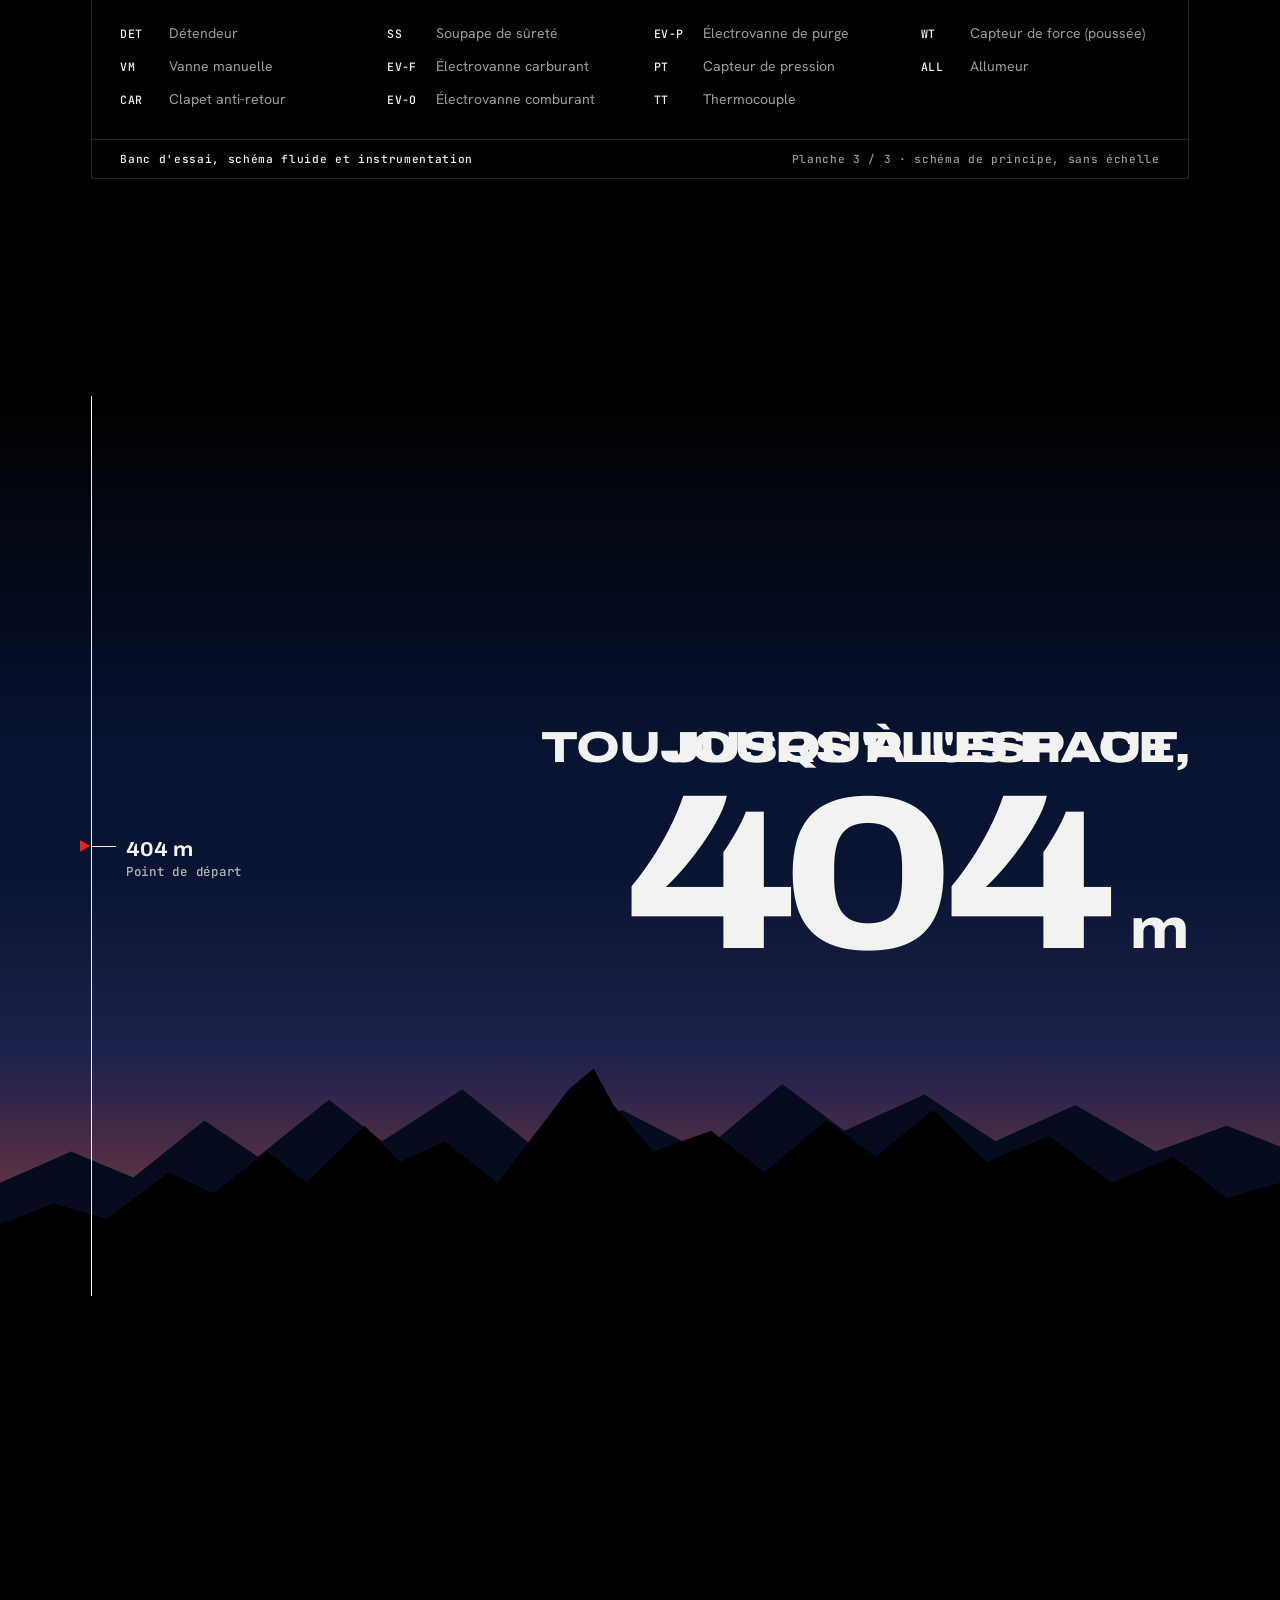
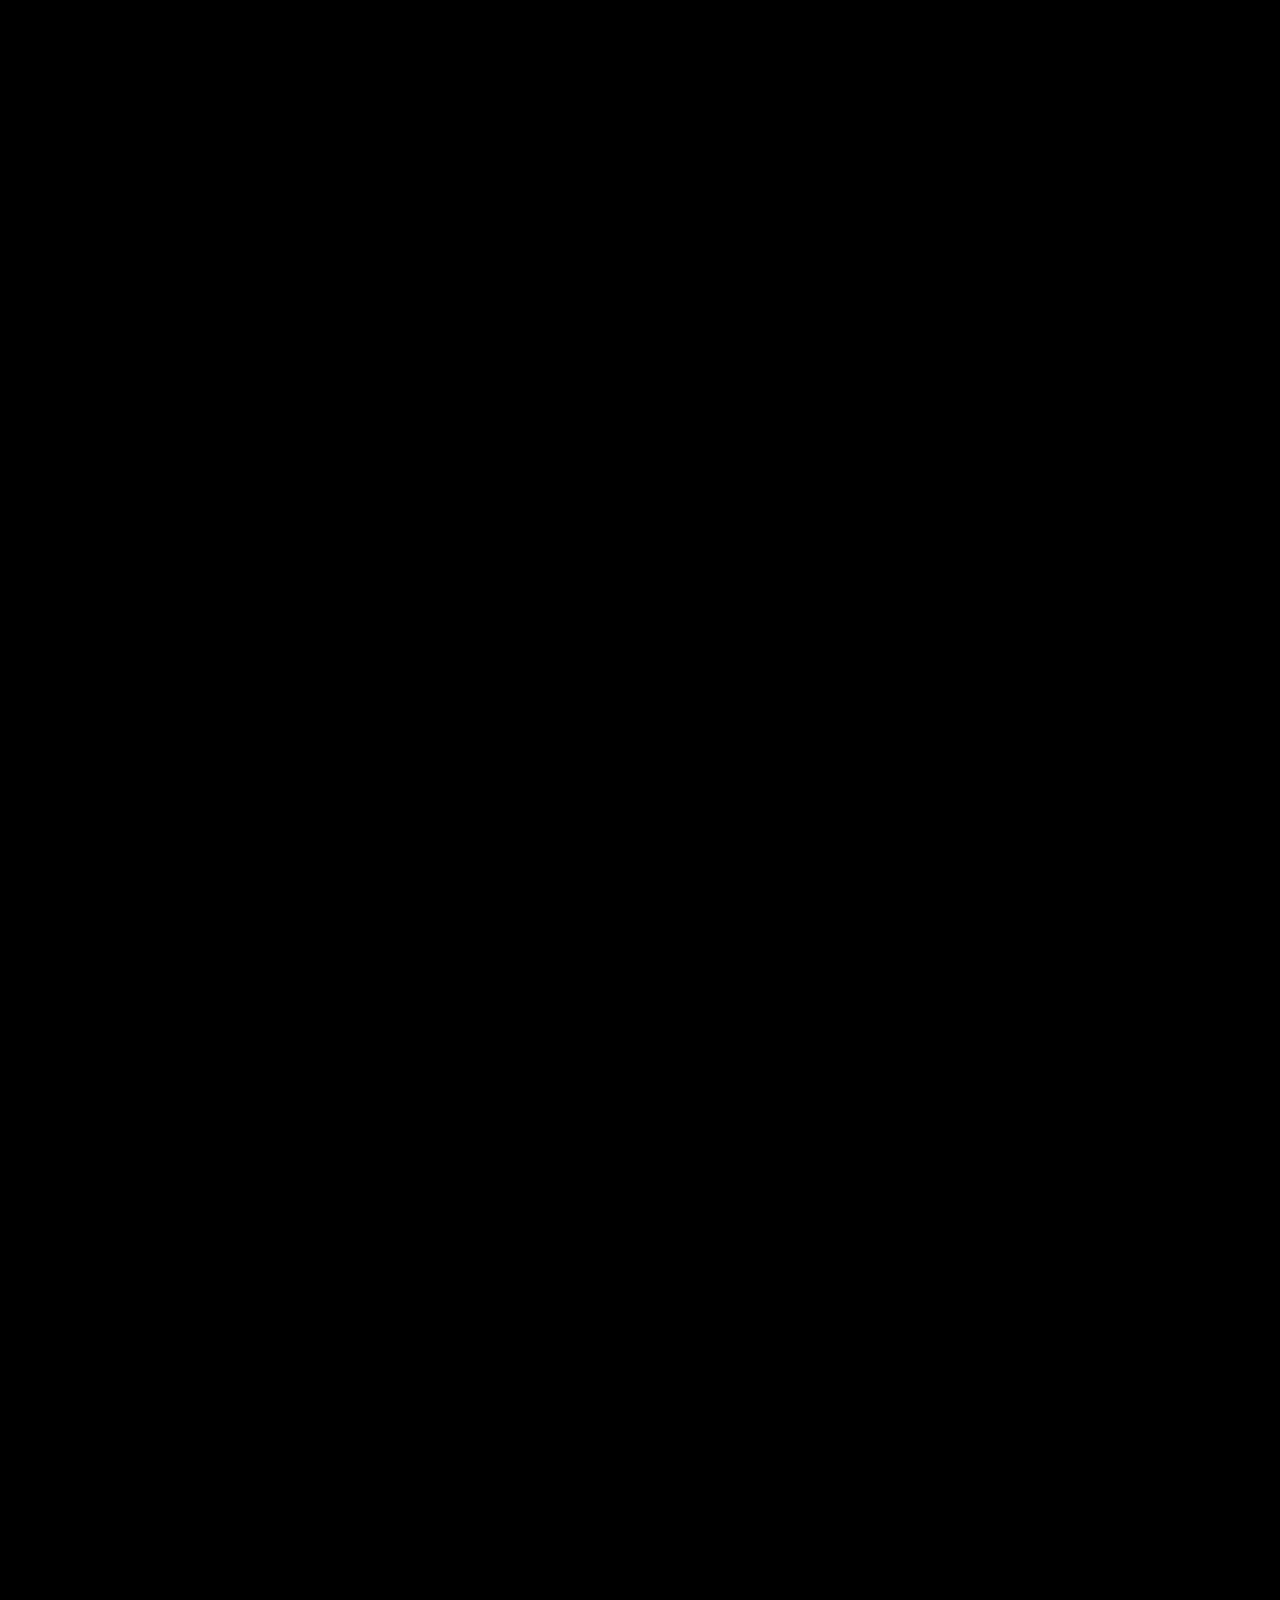
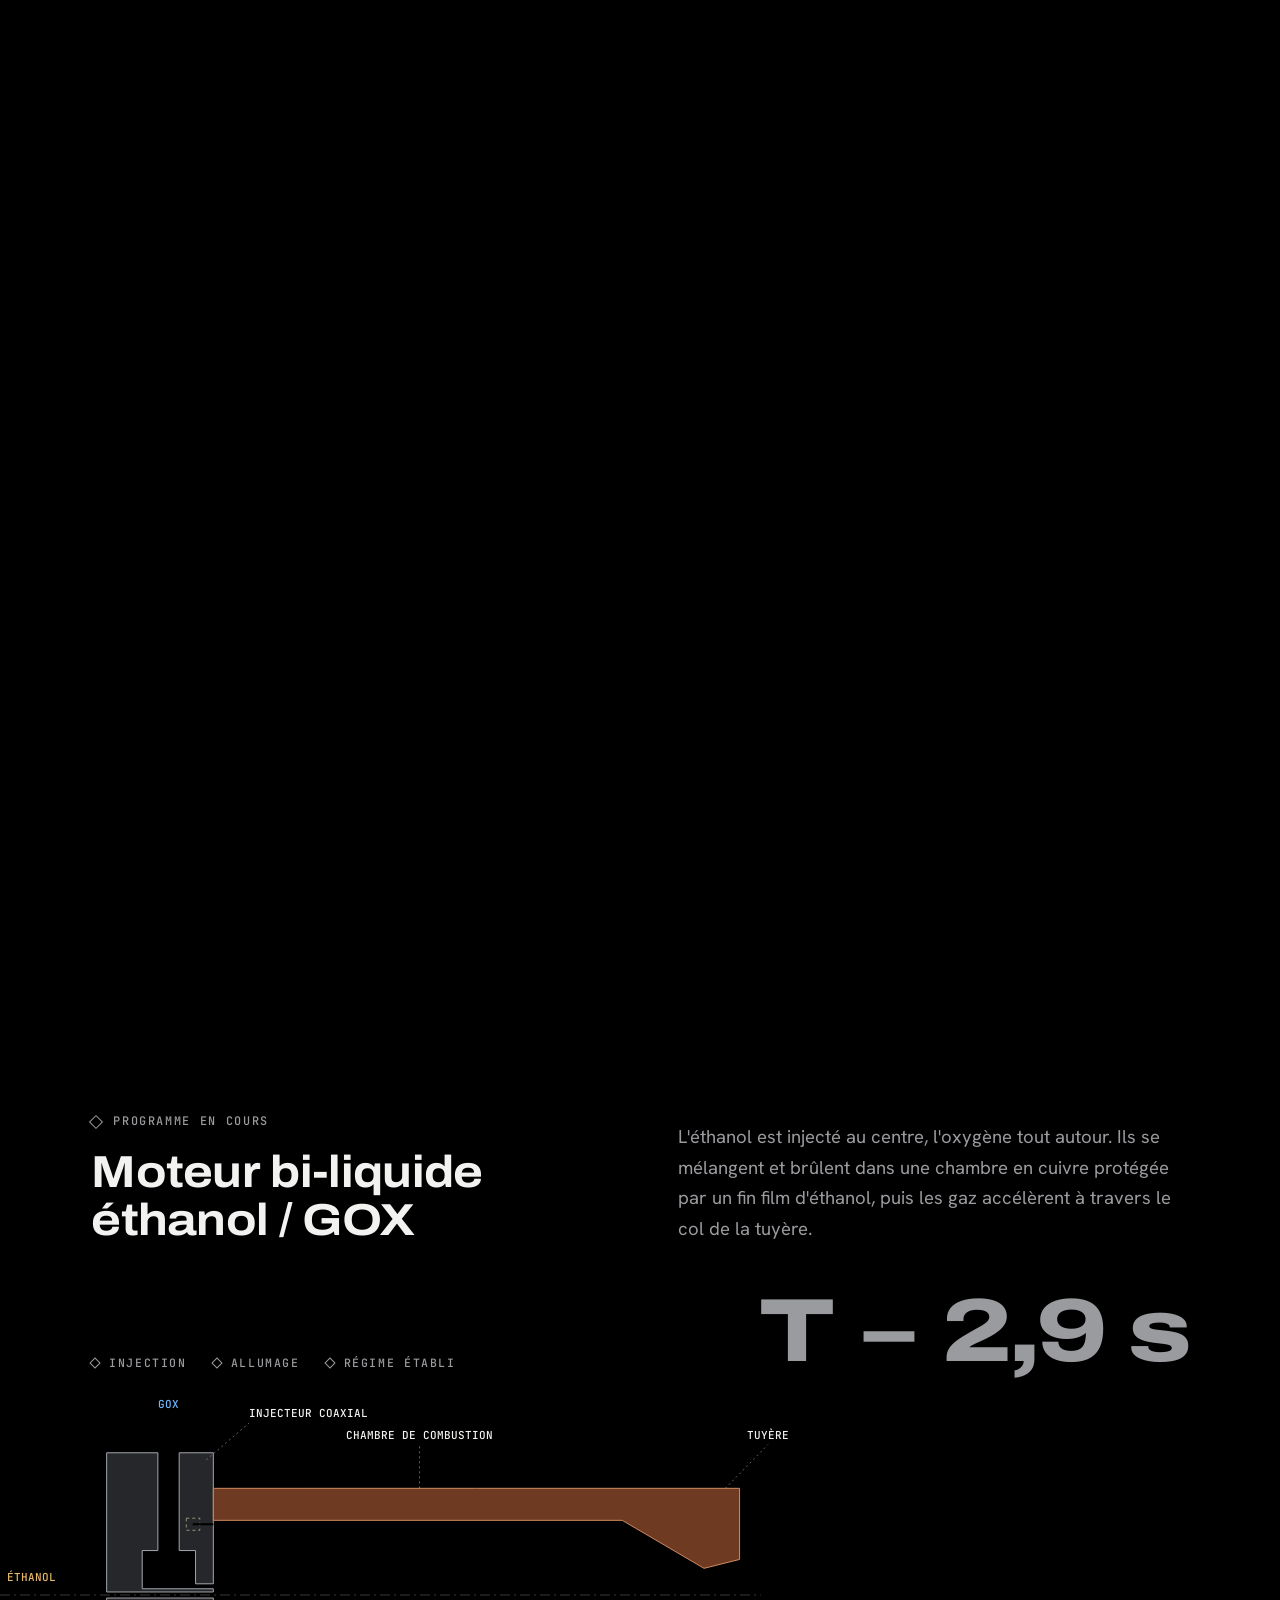
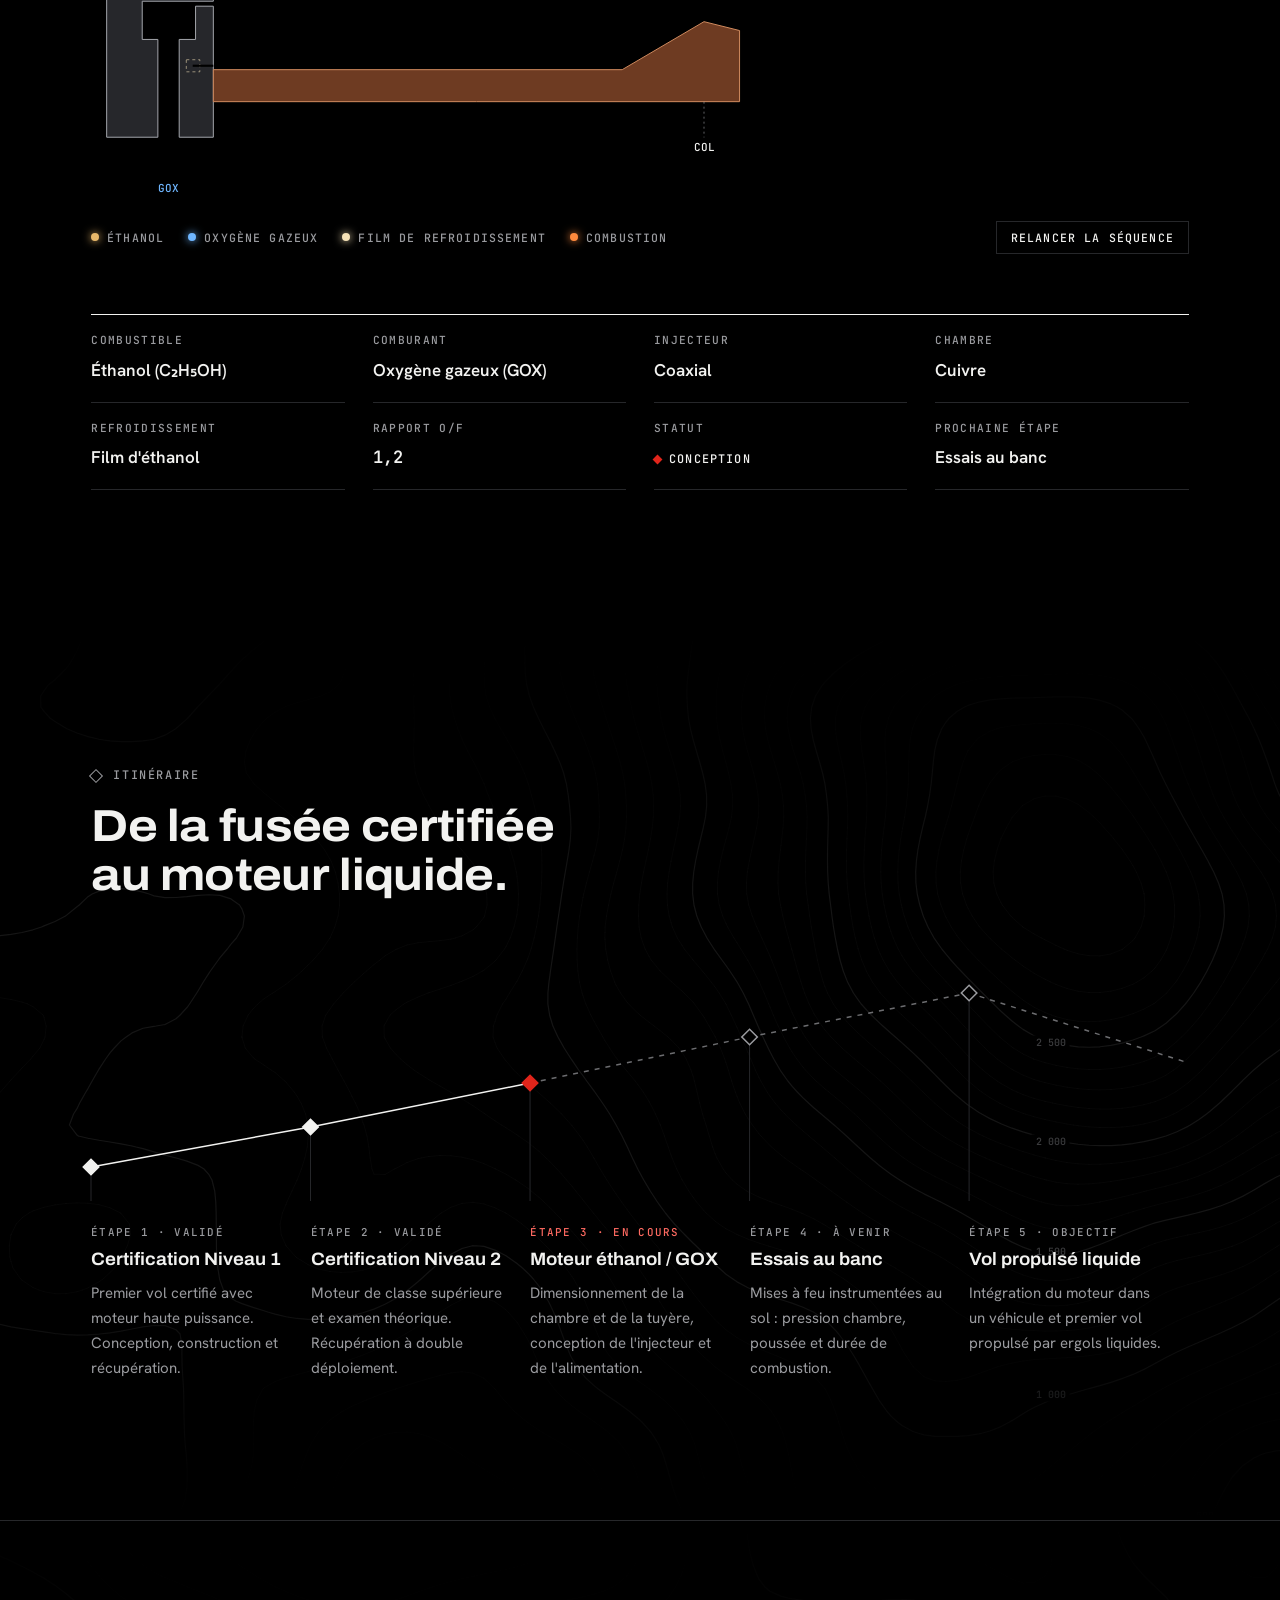
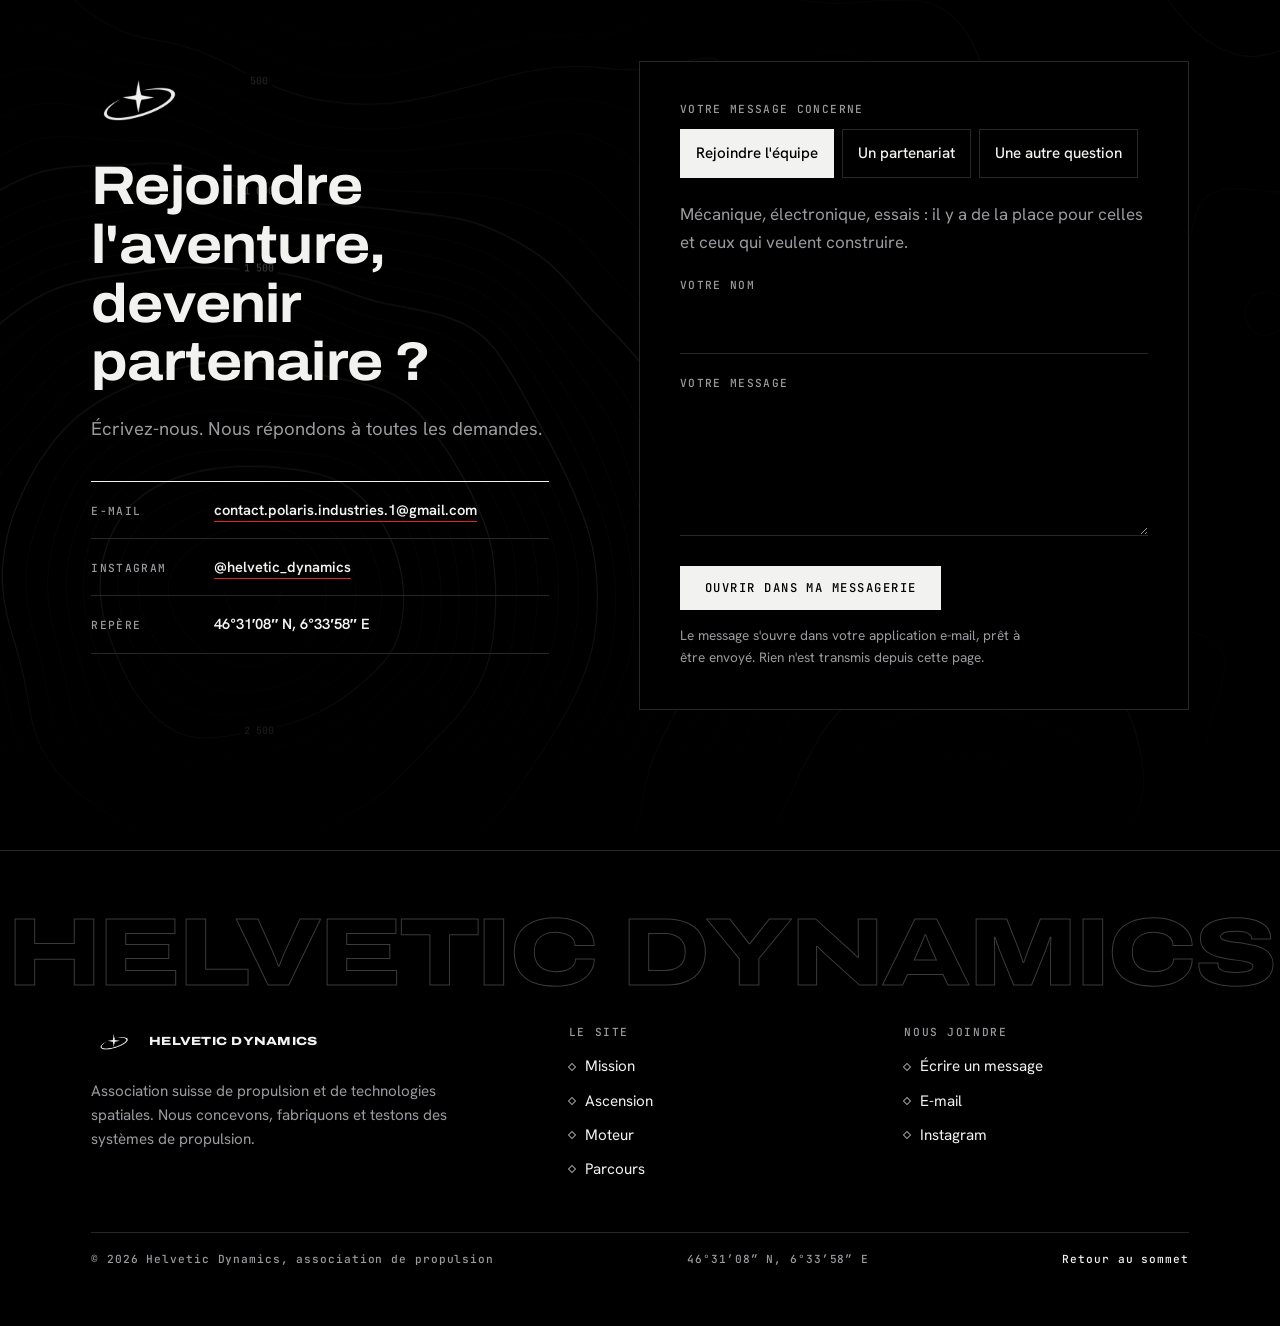
==== commit ca1c6a37: "Planche 2 redessinée : deux vues en coupe, coupe B-B, cartouche, arêtes vives - Parois, cloisons, co" ====
--- a/index.html
+++ b/index.html
@@ -116,7 +116,7 @@
 
     <div class="wrap stages">
       <article class="stage">
-        <header class="stage__head rv-l">
+        <header class="stage__head">
           <div><span class="domain__alt">Palier 1</span><h3>Propulsion liquide</h3></div>
           <p>Injecteurs, chambres de combustion et tuyères. Dimensionnement thermique et choix des matériaux.</p>
         </header>
@@ -127,18 +127,18 @@
         </figure>
       </article>
       <article class="stage">
-        <header class="stage__head rv-l">
+        <header class="stage__head">
           <div><span class="domain__alt">Palier 2</span><h3>Fusées expérimentales</h3></div>
           <p>Conception et vol de fusées certifiées. Structure, aérodynamique, récupération et données de vol.</p>
         </header>
         <figure class="plate">
-          <div class="plate__scroll"><svg viewBox="0 44 1200 366" role="img" aria-label="Coupe longitudinale d'une fusée à propulsion liquide : ogive, parachute principal, baie avionique, parachute de freinage, réservoir de pressurisation, réservoirs de comburant et de carburant, vannes, moteur et ailerons."><path class="d" pathLength="1" d="M110 170H955C1050 170 1105 190 1140 215C1105 240 1050 260 955 260H110"/><path class="d" pathLength="1" d="M215 170L150 92H98L106 170M215 260L150 338H98L106 260"/><path class="d" pathLength="1" d="M272 181H388A22 34 0 0 1 388 249H272A22 34 0 0 1 272 181Z"/><path class="d" pathLength="1" d="M462 181H568A22 34 0 0 1 568 249H462A22 34 0 0 1 462 181Z"/><path class="d" pathLength="1" d="M640 189H668A18 26 0 0 1 668 241H640A18 26 0 0 1 640 189Z"/><path class="d" pathLength="1" d="M190 195H140L118 208L84 196M190 235H140L118 222L84 234M190 188V242"/><g class="f"><path fill="#E8B86A" opacity=".1" stroke="none" d="M272 181H388A22 34 0 0 1 388 249H272A22 34 0 0 1 272 181Z"/><path fill="#6FB6FF" opacity=".1" stroke="none" d="M462 181H568A22 34 0 0 1 568 249H462A22 34 0 0 1 462 181Z"/><path class="thin" d="M110 173H955C1045 173 1095 192 1126 215C1095 238 1045 257 955 257H110"/><path fill="#f2f2f0" stroke="none" d="M1116 205L1140 215L1116 225Z"/><path class="axis" d="M60 215H1170"/><rect x="190" y="188" width="15" height="54" fill="url(#h-steel)"/><path fill="url(#h-cu)" d="M190 188H138L118 201L84 189V196L118 208L140 195H190ZM190 242H138L118 229L84 241V234L118 222L140 235H190Z" stroke="#D08A5E" stroke-width="1"/><path d="M207 170V260M211 170V260" stroke-width="1.3"/><path class="thin" d="M205 190L211 176M205 240L211 254"/><path d="M80 215L58 215.0M64.3 212.0L58 215.0L64.3 218.0" stroke="#e1251b" stroke-width="1.3"/><path d="M80 222L58 226.2M63.6 222.0L58 226.2L64.8 228.0" stroke="#e1251b" stroke-width="1.3"/><path d="M80 208L58 203.8M64.8 202.0L58 203.8L63.6 208.0" stroke="#e1251b" stroke-width="1.3"/><path d="M250 215H211" stroke="#E8B86A" stroke-width="1.8"/><path d="M223 210L237 220V210L223 220Z" fill="#000"/><path d="M230 215V206M226 206H234" stroke-width="1.2"/><path d="M452 242L446 254H240V246H211" stroke="#6FB6FF" stroke-width="1.8"/><path d="M219 241L233 251V241L219 251Z" fill="#000"/><path d="M226 246V237M222 237H230" stroke-width="1.2"/><path class="thin" d="M300 184V246M360 184V246M490 184V246M545 184V246"/><path d="M425 170V260M606 170V260" stroke-width="1.1" opacity=".6"/><rect x="612" y="210" width="10" height="10" fill="#000"/><path d="M594 210.5L606 219.5V210.5L594 219.5Z" fill="#000"/><path d="M600 215V206M596 206H604" stroke-width="1.2"/><path d="M594 215H590M600 206V178H420L410 196" stroke-width="1.3"/><path d="M695 173V257M700 173V257" stroke-width="1.4"/><path d="M775 173V257M780 173V257" stroke-width="1.4"/><path d="M866 173V257M871 173V257" stroke-width="1.4"/><path d="M948 173V257M953 173V257" stroke-width="1.4"/><path class="thin" d="M676 176H724M676 254H724M930 176H978M930 254H978"/><path d="M700 146V284" stroke="#e1251b" stroke-width="1.3" stroke-dasharray="9 4 2 4"/><text x="700" y="140" text-anchor="middle" fill="#ff6a61">S1</text><path d="M955 146V284" stroke="#e1251b" stroke-width="1.3" stroke-dasharray="9 4 2 4"/><text x="955" y="140" text-anchor="middle" fill="#ff6a61">S2</text><rect x="712" y="193" width="44" height="44" rx="14" stroke-width="1.4"/><path class="thin" d="M723 196q5 19 0 38"/><path class="thin" d="M734 196q5 19 0 38"/><path class="thin" d="M745 196q5 19 0 38"/><rect x="884" y="186" width="116" height="58" rx="18" stroke-width="1.4"/><path class="thin" d="M901 189q5 26 0 52"/><path class="thin" d="M917 189q5 26 0 52"/><path class="thin" d="M934 189q5 26 0 52"/><path class="thin" d="M950 189q5 26 0 52"/><path class="thin" d="M967 189q5 26 0 52"/><path class="thin" d="M983 189q5 26 0 52"/><path d="M700 215l4 -5 4 10 4 -5M756 215l5 -6 5 12 4 -6M871 215l4 -6 5 12 4 -6M1000 215l6 -7 6 14 6 -7h14" stroke-width="1.1"/><circle cx="772" cy="215" r="3.2"/><circle cx="873" cy="215" r="3.2"/><circle cx="1036" cy="215" r="3.2"/><rect x="765" y="236" width="9" height="10" fill="#e1251b" stroke="none"/><rect x="872" y="184" width="9" height="10" fill="#e1251b" stroke="none"/><path class="thin" d="M780 180H866M780 250H866"/><path d="M784 222H862" stroke-width="1.6"/><rect x="790" y="204" width="44" height="14"/><path class="thin" d="M796 208h6v6h-6zM807 207h10v8h-10zM822 208h4M822 212h4M822 216h4"/><rect x="790" y="227" width="30" height="12"/><path class="thin" d="M795 231h8v5h-8zM808 233h8"/><rect x="839" y="198" width="20" height="20"/><path class="thin" d="M845 208h8M849 204v8"/><rect x="826" y="227" width="33" height="13"/><path class="thin" d="M834 233h6"/><path d="M812 239V262" stroke-width="1.2"/><path class="thin" d="M803 270a12 12 0 0 0 18 0M797 277a20 20 0 0 0 30 0"/><path d="M277 260V266M283 260V266M273 266H287V269H273Z" stroke-width="1.2"/><path d="M657 260V266M663 260V266M653 266H667V269H653Z" stroke-width="1.2"/><path class="hid" d="M560 264V366M440 264V366"/><circle cx="560" cy="215" r="7"/><path d="M560 208A7 7 0 0 1 567 215H560ZM560 222A7 7 0 0 1 553 215H560Z" fill="#f2f2f0" stroke="none"/><circle cx="440" cy="215" r="7" fill="#000"/><circle cx="440" cy="215" r="2.2" fill="#e1251b" stroke="none"/><path class="thin" d="M440 372H560M440 367V377M560 367V377M440 372l7 -3M440 372l7 3M560 372l-7 -3M560 372l-7 3"/><text class="it" x="500.0" y="392" text-anchor="middle">Marge statique</text><text x="566" y="366">CG</text><text x="434" y="366" text-anchor="end">CP</text><path d="M1040 70L1130 70M1123.7 73.0L1130 70L1123.7 67.0" stroke="#9a9b9f" stroke-width="1.2"/><text class="mu" x="1034" y="74" text-anchor="end">Sens du vol</text><path class="thin" d="M1060.0 128.0L1060 180"/><circle class="dot" cx="1060" cy="180" r="1.8"/><circle class="bal" cx="1060" cy="118" r="10"/><text class="bn" x="1060" y="121.6" text-anchor="middle">1</text><path class="thin" d="M935.0 128.0L935 190"/><circle class="dot" cx="935" cy="190" r="1.8"/><circle class="bal" cx="935" cy="118" r="10"/><text class="bn" x="935" y="121.6" text-anchor="middle">2</text><path class="thin" d="M886.4 127.9L877 186"/><circle class="dot" cx="877" cy="186" r="1.8"/><circle class="bal" cx="888" cy="118" r="10"/><text class="bn" x="888" y="121.6" text-anchor="middle">3</text><path class="thin" d="M812.0 128.0L812 206"/><circle class="dot" cx="812" cy="206" r="1.8"/><circle class="bal" cx="812" cy="118" r="10"/><text class="bn" x="812" y="121.6" text-anchor="middle">4</text><path class="thin" d="M734.0 128.0L734 196"/><circle class="dot" cx="734" cy="196" r="1.8"/><circle class="bal" cx="734" cy="118" r="10"/><text class="bn" x="734" y="121.6" text-anchor="middle">7</text><path class="thin" d="M654.0 128.0L654 192"/><circle class="dot" cx="654" cy="192" r="1.8"/><circle class="bal" cx="654" cy="118" r="10"/><text class="bn" x="654" y="121.6" text-anchor="middle">8</text><path class="thin" d="M515.0 128.0L515 184"/><circle class="dot" cx="515" cy="184" r="1.8"/><circle class="bal" cx="515" cy="118" r="10"/><text class="bn" x="515" y="121.6" text-anchor="middle">10</text><path class="thin" d="M330.0 128.0L330 184"/><circle class="dot" cx="330" cy="184" r="1.8"/><circle class="bal" cx="330" cy="118" r="10"/><text class="bn" x="330" y="121.6" text-anchor="middle">11</text><path class="thin" d="M237.0 128.0L229 208"/><circle class="dot" cx="229" cy="208" r="1.8"/><circle class="bal" cx="238" cy="118" r="10"/><text class="bn" x="238" y="121.6" text-anchor="middle">13</text><path class="thin" d="M185.7 71.0L160 125"/><circle class="dot" cx="160" cy="125" r="1.8"/><circle class="bal" cx="190" cy="62" r="10"/><text class="bn" x="190" y="65.6" text-anchor="middle">15</text><path class="thin" d="M851.6 308.0L849 236"/><circle class="dot" cx="849" cy="236" r="1.8"/><circle class="bal" cx="852" cy="318" r="10"/><text class="bn" x="852" y="321.6" text-anchor="middle">5</text><path class="thin" d="M812.0 308.0L812 280"/><circle class="dot" cx="812" cy="280" r="1.8"/><circle class="bal" cx="812" cy="318" r="10"/><text class="bn" x="812" y="321.6" text-anchor="middle">6</text><path class="thin" d="M600.0 308.0L600 222"/><circle class="dot" cx="600" cy="222" r="1.8"/><circle class="bal" cx="600" cy="318" r="10"/><text class="bn" x="600" y="321.6" text-anchor="middle">9</text><path class="thin" d="M350.0 308.0L350 254"/><circle class="dot" cx="350" cy="254" r="1.8"/><circle class="bal" cx="350" cy="318" r="10"/><text class="bn" x="350" y="321.6" text-anchor="middle">12</text><path class="thin" d="M285.2 308.0L282 270"/><circle class="dot" cx="282" cy="270" r="1.8"/><circle class="bal" cx="286" cy="318" r="10"/><text class="bn" x="286" y="321.6" text-anchor="middle">16</text><path class="thin" d="M63.5 285.4L128 228"/><circle class="dot" cx="128" cy="228" r="1.8"/><circle class="bal" cx="56" cy="292" r="10"/><text class="bn" x="56" y="295.6" text-anchor="middle">14</text></g></svg></div>
-          <ol class="legend"><li>Ogive</li><li>Parachute principal</li><li>Charges d'éjection</li><li>Ordinateur de bord</li><li>Batteries</li><li>Antenne de télémétrie</li><li>Parachute de freinage</li><li>Réservoir de pressurisation</li><li>Détendeur</li><li>Réservoir de comburant</li><li>Réservoir de carburant</li><li>Ligne d'alimentation</li><li>Vannes principales</li><li>Moteur</li><li>Ailerons</li><li>Patins de rampe</li></ol><p class="legend__note"><b>S1</b> séparation à l'apogée, sortie du parachute de freinage. <b>S2</b> séparation à basse altitude, sortie du parachute principal. <b>CG</b> centre de gravité, <b>CP</b> centre de poussée aérodynamique.</p>
+          <div class="plate__scroll"><svg viewBox="0 0 1200 712" role="img" aria-label="Coupe longitudinale d'une fusée à propulsion liquide : ogive, parachute principal, baie avionique, parachute de freinage, réservoir de pressurisation, réservoirs de comburant et de carburant, vannes, moteur et ailerons."><defs><pattern id="h-a" width="5" height="5" patternUnits="userSpaceOnUse" patternTransform="rotate(45)"><line x1="0" y1="0" x2="0" y2="5" stroke="#f2f2f0" stroke-width=".9" opacity=".42"/></pattern><pattern id="h-b" width="5" height="5" patternUnits="userSpaceOnUse" patternTransform="rotate(-45)"><line x1="0" y1="0" x2="0" y2="5" stroke="#f2f2f0" stroke-width=".9" opacity=".42"/></pattern></defs><path class="d" pathLength="1" d="M640 100.0 650 100.1 660 100.3 670 100.8 680 101.4 690 102.2 700 103.1 710 104.3 720 105.6 730 107.1 740 108.7 750 110.6 760 112.6 770 114.9 780 117.3 790 119.9 800 122.7 810 125.7 820 128.8 830 132.2 840 135.8 850 139.6 860 143.7 870 147.9 880 152.4 890 157.1 900 162.0"/><path class="d" pathLength="1" d="M900 162.0 890 166.9 880 171.6 870 176.1 860 180.3 850 184.4 840 188.2 830 191.8 820 195.2 810 198.3 800 201.3 790 204.1 780 206.7 770 209.1 760 211.4 750 213.4 740 215.3 730 216.9 720 218.4 710 219.7 700 220.9 690 221.8 680 222.6 670 223.2 660 223.7 650 223.9 640 224.0"/><path class="d" pathLength="1" d="M102.0 122H160.0A20.0 40 0 0 1 160.0 202H102.0A20.0 40 0 0 1 102.0 122Z"/><path class="d" pathLength="1" d="M290 456L190 390H110L95 456"/><path class="d" pathLength="1" d="M290 580L190 646H110L95 580"/><path class="d" pathLength="1" d="M427.0 464H593.0A27.0 54 0 0 1 593.0 572H427.0A27.0 54 0 0 1 427.0 464Z"/><path class="d" pathLength="1" d="M687.0 464H853.0A27.0 54 0 0 1 853.0 572H687.0A27.0 54 0 0 1 687.0 464Z"/><g class="f"><text class="mu" x="60" y="34">Vue 1, partie avant</text><rect x="60" y="100" width="145" height="4" fill="url(#h-a)" stroke="#f2f2f0" stroke-width="1.3"/><rect x="60" y="220" width="145" height="4" fill="url(#h-a)" stroke="#f2f2f0" stroke-width="1.3"/><rect x="205" y="100" width="435" height="4" fill="url(#h-a)" stroke="#f2f2f0" stroke-width="1.3"/><rect x="205" y="220" width="435" height="4" fill="url(#h-a)" stroke="#f2f2f0" stroke-width="1.3"/><rect x="150" y="104" width="112" height="4" fill="url(#h-b)" stroke="#f2f2f0" stroke-width="1.3"/><rect x="150" y="216" width="112" height="4" fill="url(#h-b)" stroke="#f2f2f0" stroke-width="1.3"/><rect x="322" y="104" width="186" height="4" fill="url(#h-b)" stroke="#f2f2f0" stroke-width="1.3"/><rect x="322" y="216" width="186" height="4" fill="url(#h-b)" stroke="#f2f2f0" stroke-width="1.3"/><rect x="592" y="104" width="48" height="4" fill="url(#h-b)" stroke="#f2f2f0" stroke-width="1.3"/><rect x="592" y="216" width="48" height="4" fill="url(#h-b)" stroke="#f2f2f0" stroke-width="1.3"/><path d="M640 100.0 650 100.1 660 100.3 670 100.8 680 101.4 690 102.2 700 103.1 710 104.3 720 105.6 730 107.1 740 108.7 750 110.6 760 112.6 770 114.9 780 117.3 790 119.9 800 122.7 810 125.7 820 128.8 830 132.2 840 135.8 850 139.6 860 143.7 870 147.9 880 152.4 890 157.1 900 162.0 L870 151.9 860 147.7 850 143.6 840 139.8 830 136.2 820 132.8 810 129.7 800 126.7 790 123.9 780 121.3 770 118.9 760 116.6 750 114.6 740 112.7 730 111.1 720 109.6 710 108.3 700 107.1 690 106.2 680 105.4 670 104.8 660 104.3 650 104.1 640 104.0Z" fill="url(#h-a)" stroke="none"/><path d="M900 162.0 890 166.9 880 171.6 870 176.1 860 180.3 850 184.4 840 188.2 830 191.8 820 195.2 810 198.3 800 201.3 790 204.1 780 206.7 770 209.1 760 211.4 750 213.4 740 215.3 730 216.9 720 218.4 710 219.7 700 220.9 690 221.8 680 222.6 670 223.2 660 223.7 650 223.9 640 224.0 L640 220.0 650 219.9 660 219.7 670 219.2 680 218.6 690 217.8 700 216.9 710 215.7 720 214.4 730 212.9 740 211.3 750 209.4 760 207.4 770 205.1 780 202.7 790 200.1 800 197.3 810 194.3 820 191.2 830 187.8 840 184.2 850 180.4 860 176.3 870 172.1Z" fill="url(#h-a)" stroke="none"/><path d="M870 147.9L900 162L870 176.1Z" fill="url(#h-b)" stroke-width="1.3"/><path d="M870 151.9 860 147.7 850 143.6 840 139.8 830 136.2 820 132.8 810 129.7 800 126.7 790 123.9 780 121.3 770 118.9 760 116.6 750 114.6 740 112.7 730 111.1 720 109.6 710 108.3 700 107.1 690 106.2 680 105.4 670 104.8 660 104.3 650 104.1 640 104.0" stroke-width="1"/><path d="M640 220.0 650 219.9 660 219.7 670 219.2 680 218.6 690 217.8 700 216.9 710 215.7 720 214.4 730 212.9 740 211.3 750 209.4 760 207.4 770 205.1 780 202.7 790 200.1 800 197.3 810 194.3 820 191.2 830 187.8 840 184.2 850 180.4 860 176.3 870 172.1" stroke-width="1"/><rect x="700" y="107.79267442354217" width="8" height="108.41465115291567" fill="url(#h-a)" stroke="#f2f2f0" stroke-width="1.3"/><path d="M700 155h-9v14h9" stroke-width="1.8"/><path d="M102.0 122H160.0A20.0 40 0 0 1 160.0 202H102.0A20.0 40 0 0 1 102.0 122ZM102.0 126H160.0A16.0 36 0 0 1 160.0 198H102.0A16.0 36 0 0 1 102.0 126Z" fill="url(#h-b)" fill-rule="evenodd" stroke="none"/><path d="M102.0 126H160.0A16.0 36 0 0 1 160.0 198H102.0A16.0 36 0 0 1 102.0 126Z" stroke-width="1"/><rect x="104" y="104" width="6" height="18" fill="url(#h-a)" stroke="#f2f2f0" stroke-width="1.3"/><rect x="104" y="202" width="6" height="18" fill="url(#h-a)" stroke="#f2f2f0" stroke-width="1.3"/><rect x="152" y="104" width="6" height="18" fill="url(#h-a)" stroke="#f2f2f0" stroke-width="1.3"/><rect x="152" y="202" width="6" height="18" fill="url(#h-a)" stroke="#f2f2f0" stroke-width="1.3"/><rect x="72" y="156" width="10" height="12" fill="#000" stroke-width="1.3"/><path d="M72 162H60" stroke-width="1.8"/><rect x="190" y="104" width="10" height="116" fill="url(#h-a)" stroke="#f2f2f0" stroke-width="1.3"/><path d="M200 155h9v14h-9" stroke-width="1.8"/><path d="M209 162L211.9 142L217.8 182L223.6 142L229.5 182L235.4 142L241.2 182L247.1 142L250 162" stroke-width="1.1"/><rect x="254" y="134" width="50" height="56" fill="#000" stroke-width="1.5"/><path class="thin" d="M254 134L304 190M304 134L254 190M269 134V190M289 134V190"/><path d="M304 162H321" stroke-width="1.1"/><path d="M330 155h-9v14h9" stroke-width="1.8"/><rect x="318" y="186" width="12" height="16" fill="#e1251b" fill-opacity=".3" stroke="#e1251b" stroke-width="1.3"/><rect x="330" y="108" width="10" height="108" fill="url(#h-a)" stroke="#f2f2f0" stroke-width="1.3"/><rect x="490" y="108" width="10" height="108" fill="url(#h-a)" stroke="#f2f2f0" stroke-width="1.3"/><rect x="322" y="121" width="186" height="3" fill="#000" stroke-width="1"/><rect x="322" y="118" width="6" height="9" fill="#000" stroke-width="1"/><rect x="502" y="118" width="6" height="9" fill="#000" stroke-width="1"/><rect x="322" y="200" width="186" height="3" fill="#000" stroke-width="1"/><rect x="322" y="197" width="6" height="9" fill="#000" stroke-width="1"/><rect x="502" y="197" width="6" height="9" fill="#000" stroke-width="1"/><rect x="346" y="164" width="138" height="3" fill="#f2f2f0" stroke="none"/><path d="M360 164V154M420 164V154M440 164V154M472 164V154" stroke-width="1.6"/><rect x="354" y="151" width="72" height="3" fill="#000" stroke-width="1.1"/><rect x="434" y="151" width="44" height="3" fill="#000" stroke-width="1.1"/><path class="thin" d="M362 151v-8h12v8M380 151v-12h18v12M404 151v-6h8v6M416 151v-10h6v10M440 151v-7h10v7M456 151v-10h13v10"/><rect x="354" y="171" width="48" height="24" fill="#000" stroke-width="1.3"/><path class="thin" d="M402 176h4v5h-4M402 185h4v5h-4M362 183h8M366 179v8"/><rect x="412" y="171" width="34" height="24" fill="#000" stroke-width="1.3"/><path class="thin" d="M420 183h8"/><rect x="454" y="171" width="26" height="14" fill="#000" stroke-width="1.3"/><path d="M467 185V214" stroke-width="1.3"/><path class="thin" d="M459 236L467 244L475 236M453 242L467 256L481 242"/><rect x="440" y="94" width="12" height="6" fill="#000" stroke-width="1.3"/><path class="thin" d="M446 100V141"/><rect x="500" y="120" width="12" height="16" fill="#e1251b" fill-opacity=".3" stroke="#e1251b" stroke-width="1.3"/><path d="M500 155h9v14h-9" stroke-width="1.8"/><path d="M509 162L512.2 136L518.6 188L524.9 136L531.3 188L537.7 136L544.1 188L550.4 136L556.8 188L560 162" stroke-width="1.1"/><rect x="564" y="124" width="96" height="76" fill="#000" stroke-width="1.5"/><path class="thin" d="M564 124L660 200M660 124L564 200M593 124V200M631 124V200"/><path d="M660 162H691" stroke-width="1.1"/><path class="axis" d="M40 162H930"/><path class="axis" d="M60 66V258"/><path d="M53 66H67M53 258H67" stroke-width="1.6"/><text x="60" y="58" text-anchor="middle">A</text><text x="60" y="274" text-anchor="middle">A</text><path d="M205 78V246" stroke="#e1251b" stroke-width="1.2" stroke-dasharray="10 4 2 4"/><text x="205" y="72" text-anchor="middle" fill="#ff6a61">S1</text><path d="M640 78V246" stroke="#e1251b" stroke-width="1.2" stroke-dasharray="10 4 2 4"/><text x="640" y="72" text-anchor="middle" fill="#ff6a61">S2</text><path class="thin" d="M131.0 62.0L131 126"/><circle class="dot" cx="131" cy="126" r="1.8"/><circle class="bal" cx="131" cy="52" r="10"/><text class="bn" x="131" y="55.6" text-anchor="middle">10</text><path class="thin" d="M279.0 62.0L279 138"/><circle class="dot" cx="279" cy="138" r="1.8"/><circle class="bal" cx="279" cy="52" r="10"/><text class="bn" x="279" y="55.6" text-anchor="middle">9</text><path class="thin" d="M392.0 62.0L392 142"/><circle class="dot" cx="392" cy="142" r="1.8"/><circle class="bal" cx="392" cy="52" r="10"/><text class="bn" x="392" y="55.6" text-anchor="middle">5</text><path class="thin" d="M446.0 44.0L446 97"/><circle class="dot" cx="446" cy="97" r="1.8"/><circle class="bal" cx="446" cy="34" r="10"/><text class="bn" x="446" y="37.6" text-anchor="middle">8</text><path class="thin" d="M527.0 61.5L506 128"/><circle class="dot" cx="506" cy="128" r="1.8"/><circle class="bal" cx="530" cy="52" r="10"/><text class="bn" x="530" y="55.6" text-anchor="middle">4</text><path class="thin" d="M612.0 62.0L612 128"/><circle class="dot" cx="612" cy="128" r="1.8"/><circle class="bal" cx="612" cy="52" r="10"/><text class="bn" x="612" y="55.6" text-anchor="middle">2</text><path class="thin" d="M790.0 62.0L790 122"/><circle class="dot" cx="790" cy="122" r="1.8"/><circle class="bal" cx="790" cy="52" r="10"/><text class="bn" x="790" y="55.6" text-anchor="middle">1</text><path class="thin" d="M232.0 264.0L232 178"/><circle class="dot" cx="232" cy="178" r="1.8"/><circle class="bal" cx="232" cy="274" r="10"/><text class="bn" x="232" y="277.6" text-anchor="middle">3</text><path class="thin" d="M380.0 264.0L380 190"/><circle class="dot" cx="380" cy="190" r="1.8"/><circle class="bal" cx="380" cy="274" r="10"/><text class="bn" x="380" y="277.6" text-anchor="middle">6</text><path class="thin" d="M467.0 264.0L467 178"/><circle class="dot" cx="467" cy="178" r="1.8"/><circle class="bal" cx="467" cy="274" r="10"/><text class="bn" x="467" y="277.6" text-anchor="middle">7</text><g stroke-width="1.2"><rect x="948" y="56" width="232" height="112" fill="#000"/><path d="M948 90H1180M948 134H1180M1064 134V168"/></g><text x="960" y="78" style="font-weight:700;letter-spacing:.12em">HELVETIC DYNAMICS</text><text x="960" y="108">Fusée à ergols liquides</text><text class="mu" x="960" y="124">Coupe longitudinale</text><text class="mu" x="960" y="155">Planche 2 / 3</text><text class="mu" x="1076" y="155">Sans échelle</text><path d="M1000 214L1110 214M1103.7 217.0L1110 214L1103.7 211.0" stroke="#9a9b9f" stroke-width="1.2"/><text class="mu" x="1055" y="204" text-anchor="middle">Sens du vol</text><text class="mu" x="60" y="352">Vue 2, partie arrière</text><rect x="95" y="456" width="850" height="4" fill="url(#h-a)" stroke="#f2f2f0" stroke-width="1.3"/><rect x="95" y="576" width="850" height="4" fill="url(#h-a)" stroke="#f2f2f0" stroke-width="1.3"/><path d="M302.5 468.0L284.5 468.0L284.5 502.4L290.0 502.4L290.0 515.8L265.0 515.8L265.0 516.9L302.5 516.9Z" fill="url(#h-steel)" stroke-width="1.2"/><path d="M302.5 568.0L284.5 568.0L284.5 533.6L290.0 533.6L290.0 520.2L265.0 520.2L265.0 519.1L302.5 519.1Z" fill="url(#h-steel)" stroke-width="1.2"/><path d="M277.0 468.0L265.0 468.0L265.0 514.1L271.2 514.1L271.2 502.4L277.0 502.4Z" fill="url(#h-steel)" stroke-width="1.2"/><path d="M277.0 568.0L265.0 568.0L265.0 521.9L271.2 521.9L271.2 533.6L277.0 533.6Z" fill="url(#h-steel)" stroke-width="1.2"/><path d="M265.0 480.5L80.0 480.5L80.0 505.5L92.5 508.6L121.2 491.8L265.0 491.8Z" fill="url(#h-cu)" stroke="#D08A5E" stroke-width="1.3"/><path d="M265.0 555.5L80.0 555.5L80.0 530.5L92.5 527.4L121.2 544.2L265.0 544.2Z" fill="url(#h-cu)" stroke="#D08A5E" stroke-width="1.3"/><rect x="100" y="460" width="6" height="20.5" fill="url(#h-b)" stroke="#f2f2f0" stroke-width="1.3"/><rect x="100" y="555.5" width="6" height="20.5" fill="url(#h-b)" stroke="#f2f2f0" stroke-width="1.3"/><rect x="256" y="460" width="6" height="20.5" fill="url(#h-b)" stroke="#f2f2f0" stroke-width="1.3"/><rect x="256" y="555.5" width="6" height="20.5" fill="url(#h-b)" stroke="#f2f2f0" stroke-width="1.3"/><rect x="303" y="460" width="10" height="116" fill="url(#h-b)" stroke="#f2f2f0" stroke-width="1.3"/><path d="M76 518L48 518.0M54.3 515.0L48 518.0L54.3 521.0" stroke="#e1251b" stroke-width="1.3"/><path d="M76 524L48 528.2M53.8 524.3L48 528.2L54.7 530.3" stroke="#e1251b" stroke-width="1.3"/><path d="M76 512L48 507.8M54.7 505.7L48 507.8L53.8 511.7" stroke="#e1251b" stroke-width="1.3"/><rect class="hid" x="112" y="460" width="138" height="20.5"/><rect class="hid" x="112" y="555.5" width="138" height="20.5"/><path d="M427.0 468H593.0A23.0 50 0 0 1 593.0 568H427.0A23.0 50 0 0 1 427.0 468Z" fill="#E8B86A" opacity=".1" stroke="none"/><path d="M427.0 464H593.0A27.0 54 0 0 1 593.0 572H427.0A27.0 54 0 0 1 427.0 464ZM427.0 468H593.0A23.0 50 0 0 1 593.0 568H427.0A23.0 50 0 0 1 427.0 468Z" fill="url(#h-b)" fill-rule="evenodd" stroke="none"/><path d="M427.0 468H593.0A23.0 50 0 0 1 593.0 568H427.0A23.0 50 0 0 1 427.0 468Z" stroke-width="1"/><path class="thin" d="M427.0 464V572M593.0 464V572"/><path d="M470 468v15M470 568v-15" stroke-width="1.6"/><path d="M510 468v15M510 568v-15" stroke-width="1.6"/><path d="M550 468v15M550 568v-15" stroke-width="1.6"/><rect x="392" y="512" width="8" height="12" fill="#000" stroke-width="1.3"/><rect x="620" y="512" width="8" height="12" fill="#000" stroke-width="1.3"/><path d="M687.0 468H853.0A23.0 50 0 0 1 853.0 568H687.0A23.0 50 0 0 1 687.0 468Z" fill="#6FB6FF" opacity=".1" stroke="none"/><path d="M687.0 464H853.0A27.0 54 0 0 1 853.0 572H687.0A27.0 54 0 0 1 687.0 464ZM687.0 468H853.0A23.0 50 0 0 1 853.0 568H687.0A23.0 50 0 0 1 687.0 468Z" fill="url(#h-b)" fill-rule="evenodd" stroke="none"/><path d="M687.0 468H853.0A23.0 50 0 0 1 853.0 568H687.0A23.0 50 0 0 1 687.0 468Z" stroke-width="1"/><path class="thin" d="M687.0 464V572M853.0 464V572"/><path d="M730 468v15M730 568v-15" stroke-width="1.6"/><path d="M770 468v15M770 568v-15" stroke-width="1.6"/><path d="M810 468v15M810 568v-15" stroke-width="1.6"/><rect x="652" y="512" width="8" height="12" fill="#000" stroke-width="1.3"/><rect x="880" y="512" width="8" height="12" fill="#000" stroke-width="1.3"/><rect x="636" y="460" width="6" height="12" fill="url(#h-a)" stroke="#f2f2f0" stroke-width="1.3"/><rect x="636" y="564" width="6" height="12" fill="url(#h-a)" stroke="#f2f2f0" stroke-width="1.3"/><path d="M392 518H313" stroke="#E8B86A" stroke-width="2"/><path d="M343 512L361 524V512L343 524Z" fill="#000" stroke-width="1.3"/><path d="M352 518V507" stroke-width="1.1"/><rect x="347" y="499" width="10" height="8" fill="#000" stroke-width="1.1"/><path d="M652 518V585H380V558H340V572H280.75V568" stroke="#6FB6FF" stroke-width="2"/><path d="M351 552L369 564V552L351 564Z" fill="#000" stroke-width="1.3"/><path d="M360 558V547" stroke-width="1.1"/><rect x="355" y="539" width="10" height="8" fill="#000" stroke-width="1.1"/><rect class="hid" x="372" y="580" width="290" height="10"/><path d="M945 518H888M928 518V451H640V504H628" stroke-width="1.6"/><circle class="dot" cx="928" cy="518" r="2.6"/><path d="M901 512L919 524V512L901 524Z" fill="#000" stroke-width="1.3"/><path d="M910 518V507" stroke-width="1.1"/><rect x="905" y="499" width="10" height="8" fill="#000" stroke-width="1.1"/><rect class="hid" x="632" y="446" width="304" height="10"/><path d="M326 580v7h-5v4h18v-4h-5v-7" stroke-width="1.3" fill="#000"/><path d="M901 580v7h-5v4h18v-4h-5v-7" stroke-width="1.3" fill="#000"/><path class="axis" d="M30 518H965"/><path class="axis" d="M945 422V614"/><path d="M938 422H952M938 614H952" stroke-width="1.6"/><text x="945" y="414" text-anchor="middle">A</text><text x="945" y="630" text-anchor="middle">A</text><path class="axis" d="M180 368V668"/><path d="M180 368H168M180 668H168" stroke-width="1.8"/><path d="M176 368L160 368M166.3 365.0L160 368L166.3 371.0" stroke="#f2f2f0" stroke-width="1.4"/><path d="M176 668L160 668M166.3 665.0L160 668L166.3 671.0" stroke="#f2f2f0" stroke-width="1.4"/><text x="192" y="372">B</text><text x="192" y="672">B</text><path class="hid" d="M700 582V628M520 592V628"/><path class="thin" d="M520 636H700M520 631V641M700 631V641M520 636l7 -3M520 636l7 3M700 636l-7 -3M700 636l-7 3"/><text class="it" x="610.0" y="658" text-anchor="middle">Marge statique</text><circle cx="700" cy="636" r="7" fill="#000"/><path d="M700 629A7 7 0 0 1 707 636H700ZM700 643A7 7 0 0 1 693 636H700Z" fill="#f2f2f0" stroke="none"/><circle cx="520" cy="636" r="7" fill="#000"/><circle cx="520" cy="636" r="2.4" fill="#e1251b" stroke="none"/><text x="714" y="640">CG</text><text x="506" y="640" text-anchor="end">CP</text><path class="thin" d="M67.8 408.1L150 426"/><circle class="dot" cx="150" cy="426" r="1.8"/><circle class="bal" cx="58" cy="406" r="10"/><text class="bn" x="58" y="409.6" text-anchor="middle">19</text><path class="thin" d="M316.6 415.9L308 478"/><circle class="dot" cx="308" cy="478" r="1.8"/><circle class="bal" cx="318" cy="406" r="10"/><text class="bn" x="318" y="409.6" text-anchor="middle">17</text><path class="thin" d="M370.1 415.8L352 510"/><circle class="dot" cx="352" cy="510" r="1.8"/><circle class="bal" cx="372" cy="406" r="10"/><text class="bn" x="372" y="409.6" text-anchor="middle">16</text><path class="thin" d="M500.0 416.0L500 468"/><circle class="dot" cx="500" cy="468" r="1.8"/><circle class="bal" cx="500" cy="406" r="10"/><text class="bn" x="500" y="409.6" text-anchor="middle">14</text><path class="thin" d="M556.9 415.9L550 478"/><circle class="dot" cx="550" cy="478" r="1.8"/><circle class="bal" cx="558" cy="406" r="10"/><text class="bn" x="558" y="409.6" text-anchor="middle">13</text><path class="thin" d="M790.0 416.0L790 468"/><circle class="dot" cx="790" cy="468" r="1.8"/><circle class="bal" cx="790" cy="406" r="10"/><text class="bn" x="790" y="409.6" text-anchor="middle">12</text><path class="thin" d="M901.0 416.0L910 510"/><circle class="dot" cx="910" cy="510" r="1.8"/><circle class="bal" cx="900" cy="406" r="10"/><text class="bn" x="900" y="409.6" text-anchor="middle">11</text><path class="thin" d="M53.0 605.6L170 549"/><circle class="dot" cx="170" cy="549" r="1.8"/><circle class="bal" cx="44" cy="610" r="10"/><text class="bn" x="44" y="613.6" text-anchor="middle">18</text><path class="thin" d="M330.0 620.0L330 591"/><circle class="dot" cx="330" cy="591" r="1.8"/><circle class="bal" cx="330" cy="630" r="10"/><text class="bn" x="330" y="633.6" text-anchor="middle">20</text><path class="thin" d="M440.0 620.0L440 585"/><circle class="dot" cx="440" cy="585" r="1.8"/><circle class="bal" cx="440" cy="630" r="10"/><text class="bn" x="440" y="633.6" text-anchor="middle">15</text><path d="M1006 518a62 62 0 1 0 124 0a62 62 0 1 0 -124 0ZM1010 518a58 58 0 1 0 116 0a58 58 0 1 0 -116 0Z" fill="url(#h-a)" fill-rule="evenodd" stroke-width="1.4"/><path d="M1030.5 518a37.5 37.5 0 1 0 75 0a37.5 37.5 0 1 0 -75 0ZM1041.75 518a26.25 26.25 0 1 0 52.5 0a26.25 26.25 0 1 0 -52.5 0Z" fill="url(#h-cu)" fill-rule="evenodd" stroke="#D08A5E" stroke-width="1.3"/><g transform="rotate(0 1068 518)"><rect x="1065.5" y="390" width="5" height="66" fill="url(#h-b)" stroke-width="1.3"/><rect class="hid" x="1065.5" y="460" width="5" height="20.5"/></g><g transform="rotate(90 1068 518)"><rect x="1065.5" y="390" width="5" height="66" fill="url(#h-b)" stroke-width="1.3"/><rect class="hid" x="1065.5" y="460" width="5" height="20.5"/></g><g transform="rotate(180 1068 518)"><rect x="1065.5" y="390" width="5" height="66" fill="url(#h-b)" stroke-width="1.3"/><rect class="hid" x="1065.5" y="460" width="5" height="20.5"/></g><g transform="rotate(270 1068 518)"><rect x="1065.5" y="390" width="5" height="66" fill="url(#h-b)" stroke-width="1.3"/><rect class="hid" x="1065.5" y="460" width="5" height="20.5"/></g><path class="axis" d="M932 518H1204M1068 382V654"/><text x="1068" y="680" text-anchor="middle">Coupe B-B</text><text class="mu" x="1068" y="696" text-anchor="middle">Section au niveau des ailerons</text><path class="thin" d="M1153.0 433.2L1092 496"/><circle class="dot" cx="1092" cy="496" r="1.8"/><circle class="bal" cx="1160" cy="426" r="10"/><text class="bn" x="1160" y="429.6" text-anchor="middle">18</text><path class="thin" d="M1170.4 592.6L1070 620"/><circle class="dot" cx="1070" cy="620" r="1.8"/><circle class="bal" cx="1180" cy="590" r="10"/><text class="bn" x="1180" y="593.6" text-anchor="middle">19</text></g></svg></div>
+          <ol class="legend"><li>Ogive</li><li>Parachute principal</li><li>Sangle amortisseur</li><li>Charges d'éjection</li><li>Ordinateur de bord et altimètres</li><li>Batteries</li><li>Télémétrie et antenne</li><li>Interrupteur d'armement</li><li>Parachute de freinage</li><li>Réservoir de pressurisation</li><li>Détendeur</li><li>Réservoir de comburant</li><li>Anneaux anti-ballottement</li><li>Réservoir de carburant</li><li>Alimentation en comburant</li><li>Vannes principales</li><li>Bâti-moteur</li><li>Moteur</li><li>Ailerons</li><li>Patins de rampe</li></ol><p class="legend__note"><b>A</b> raccord entre les deux vues. <b>B-B</b> coupe transversale. <b>S1</b> séparation à l'apogée, sortie du parachute de freinage. <b>S2</b> séparation à basse altitude, sortie du parachute principal. <b>CG</b> centre de gravité, <b>CP</b> centre de poussée aérodynamique.</p>
           <figcaption><span>Fusée à ergols liquides, coupe longitudinale</span><span>Planche 2 / 3 · schéma de principe, sans échelle</span></figcaption>
         </figure>
       </article>
       <article class="stage">
-        <header class="stage__head rv-l">
+        <header class="stage__head">
           <div><span class="domain__alt">Palier 3</span><h3>Systèmes &amp; électronique</h3></div>
           <p>Banc d'essai instrumenté, acquisition de pression et de poussée, séquenceurs de mise à feu.</p>
         </header>
--- a/style.css
+++ b/style.css
@@ -97,7 +97,7 @@
 @media (max-width: 860px) { .stage__head { grid-template-columns: 1fr; } }
 .plate { margin: 0; position: relative; border: 1px solid var(--rule); background-color: var(--paper); background-image: linear-gradient(rgba(242,242,240,.035) 1px, transparent 1px), linear-gradient(90deg, rgba(242,242,240,.035) 1px, transparent 1px); background-size: 30px 30px; }
 .plate__scroll { overflow-x: auto; padding: clamp(10px, 2vw, 24px); -webkit-overflow-scrolling: touch; }
-.plate svg { display: block; width: 100%; min-width: 980px; height: auto; color: var(--ink); fill: none; stroke: currentColor; stroke-width: 1.6; stroke-linecap: round; stroke-linejoin: round; }
+.plate svg { display: block; width: 100%; min-width: 980px; height: auto; color: var(--ink); fill: none; stroke: currentColor; stroke-width: 1.6; stroke-linecap: butt; stroke-linejoin: miter; stroke-miterlimit: 8; }
 .plate text { fill: var(--ink); stroke: none; font: 500 11.5px var(--f-mono); letter-spacing: .03em; }
 .plate text.mu { fill: var(--ink-2); }
 .plate text.it { font: italic 500 13px Georgia, "Times New Roman", serif; letter-spacing: 0; }
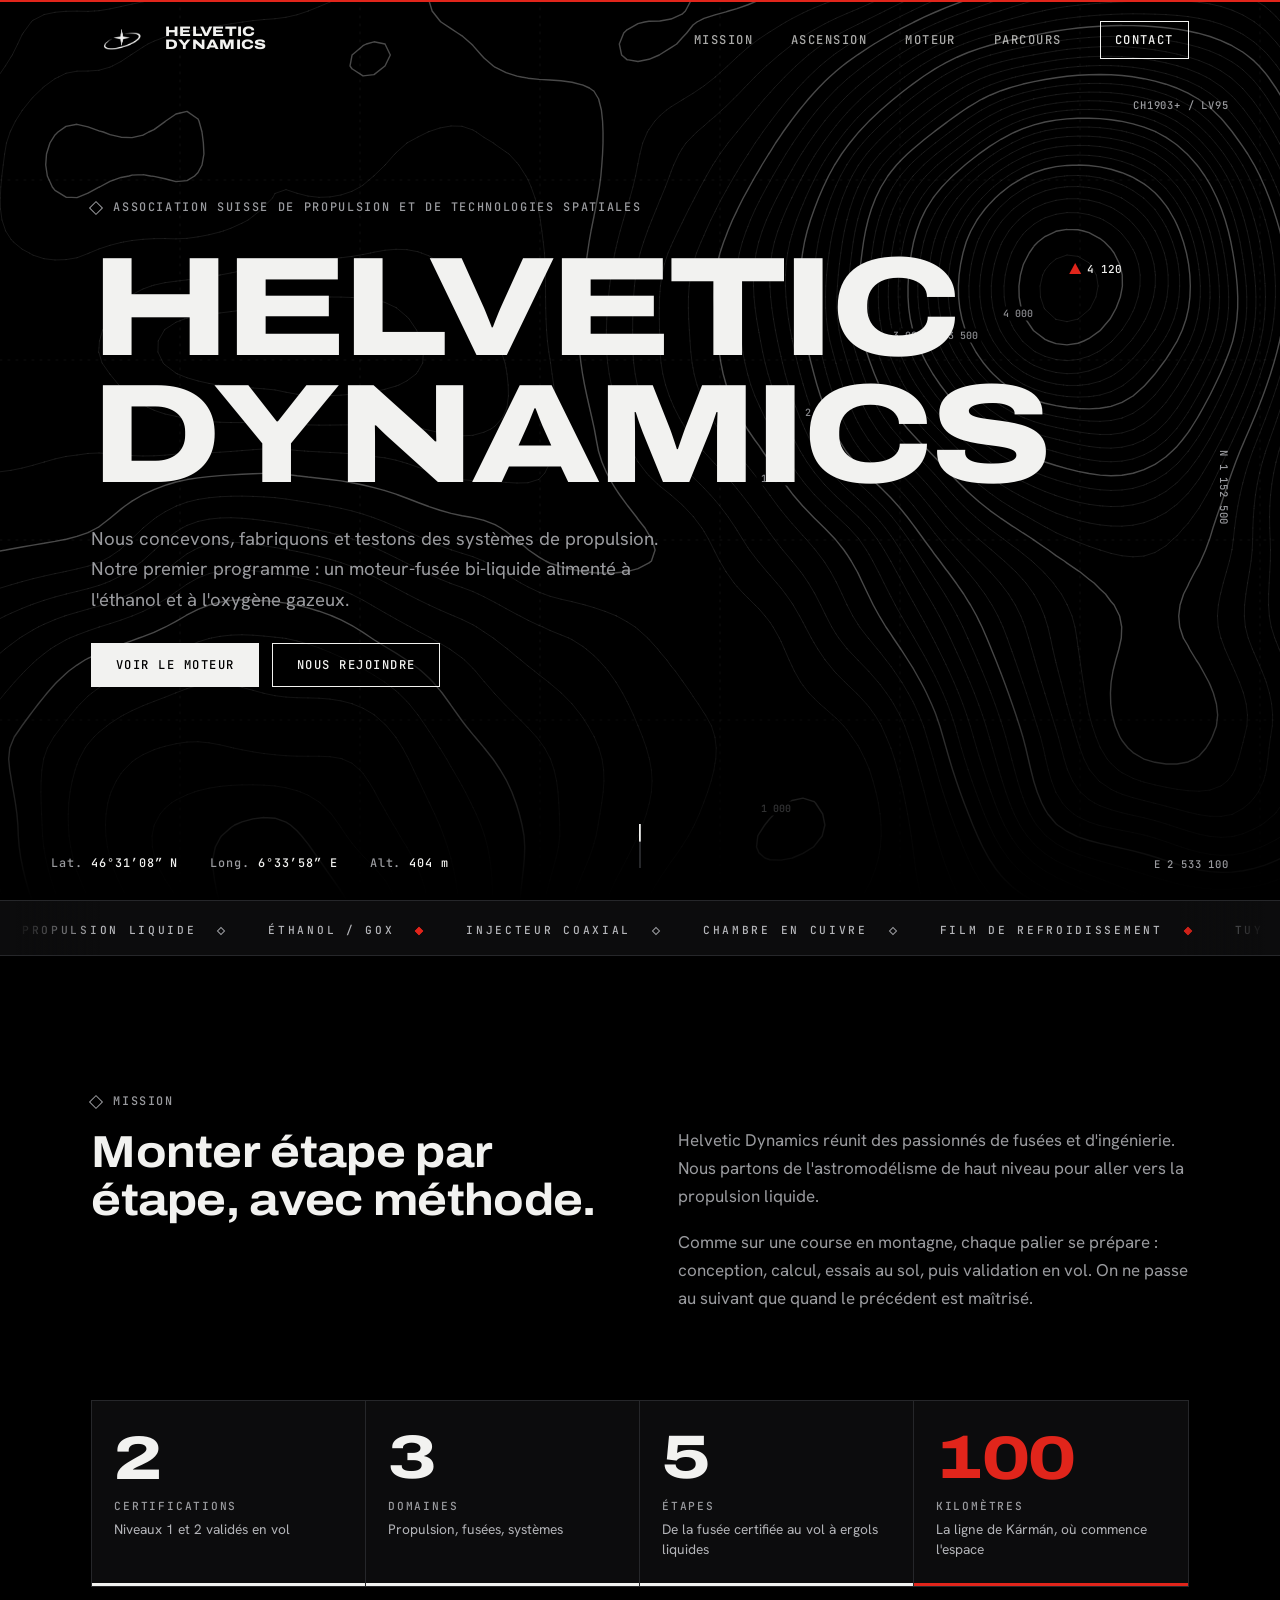
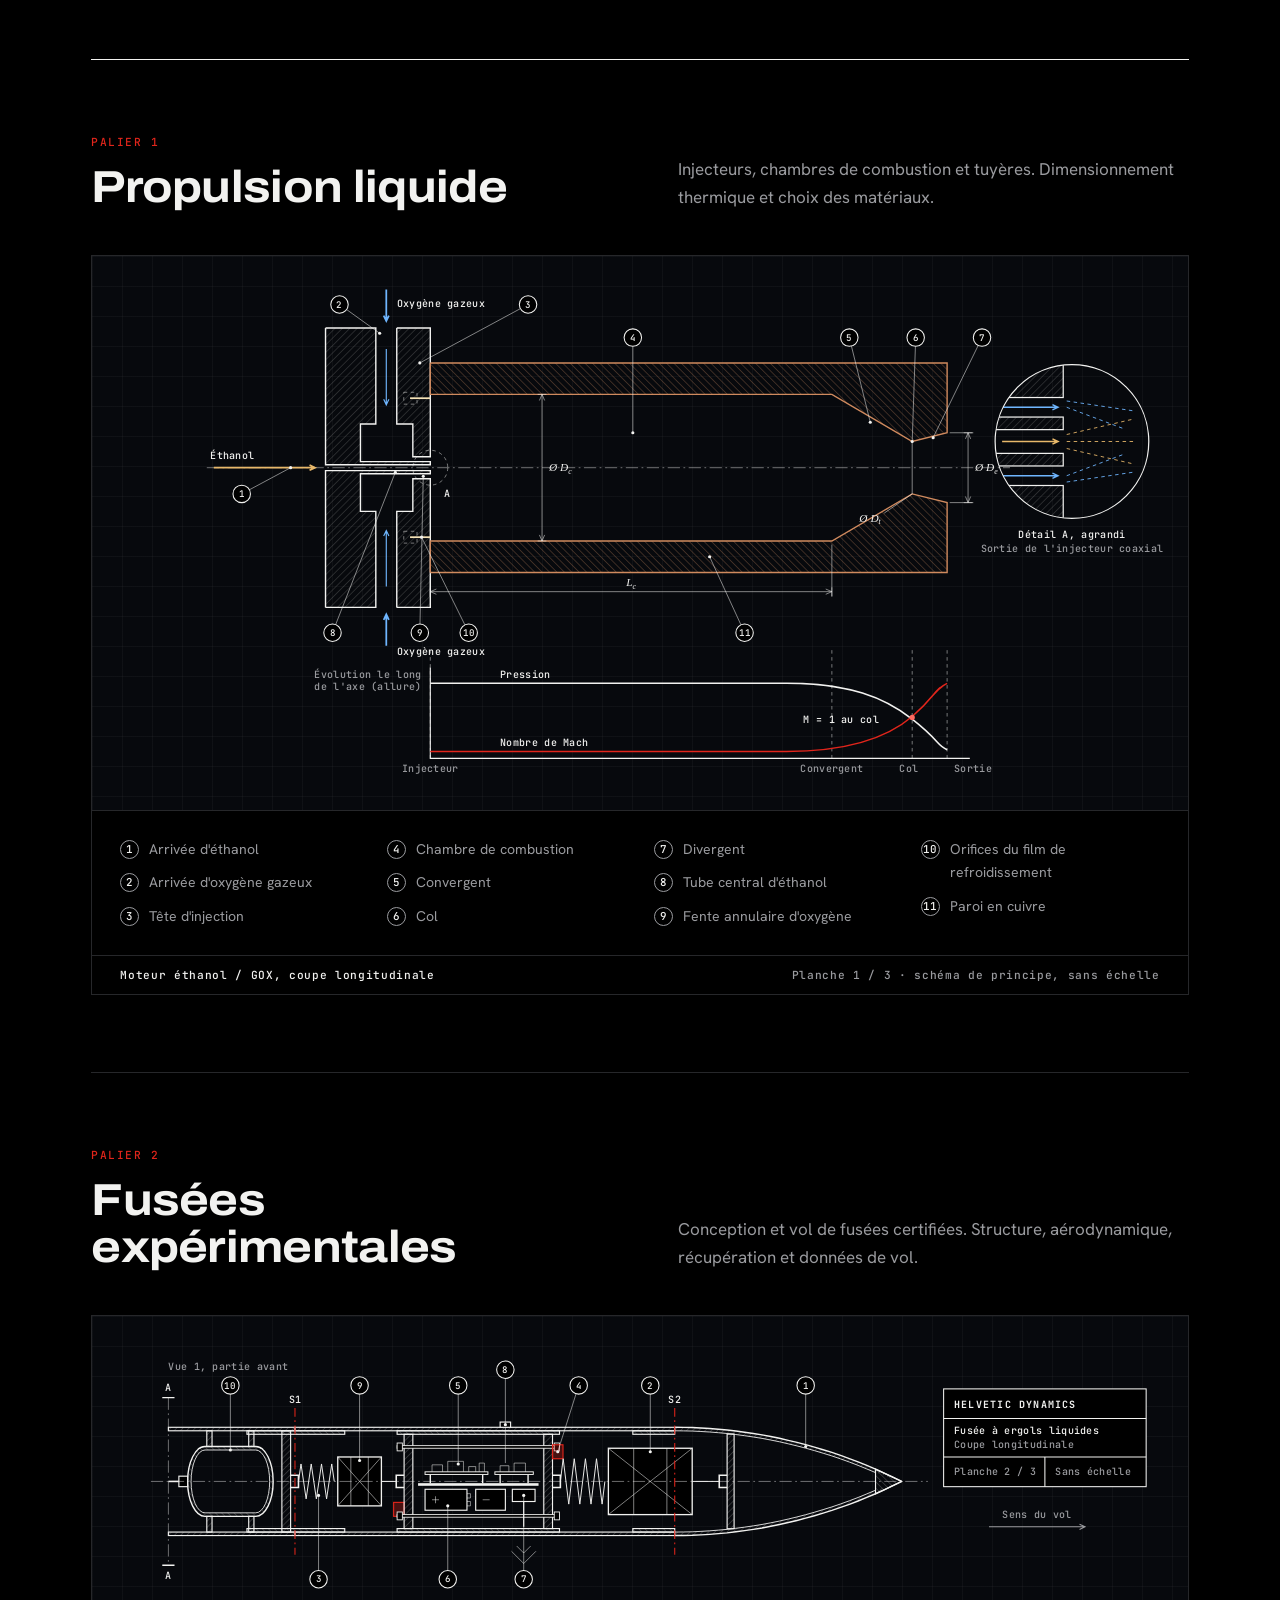
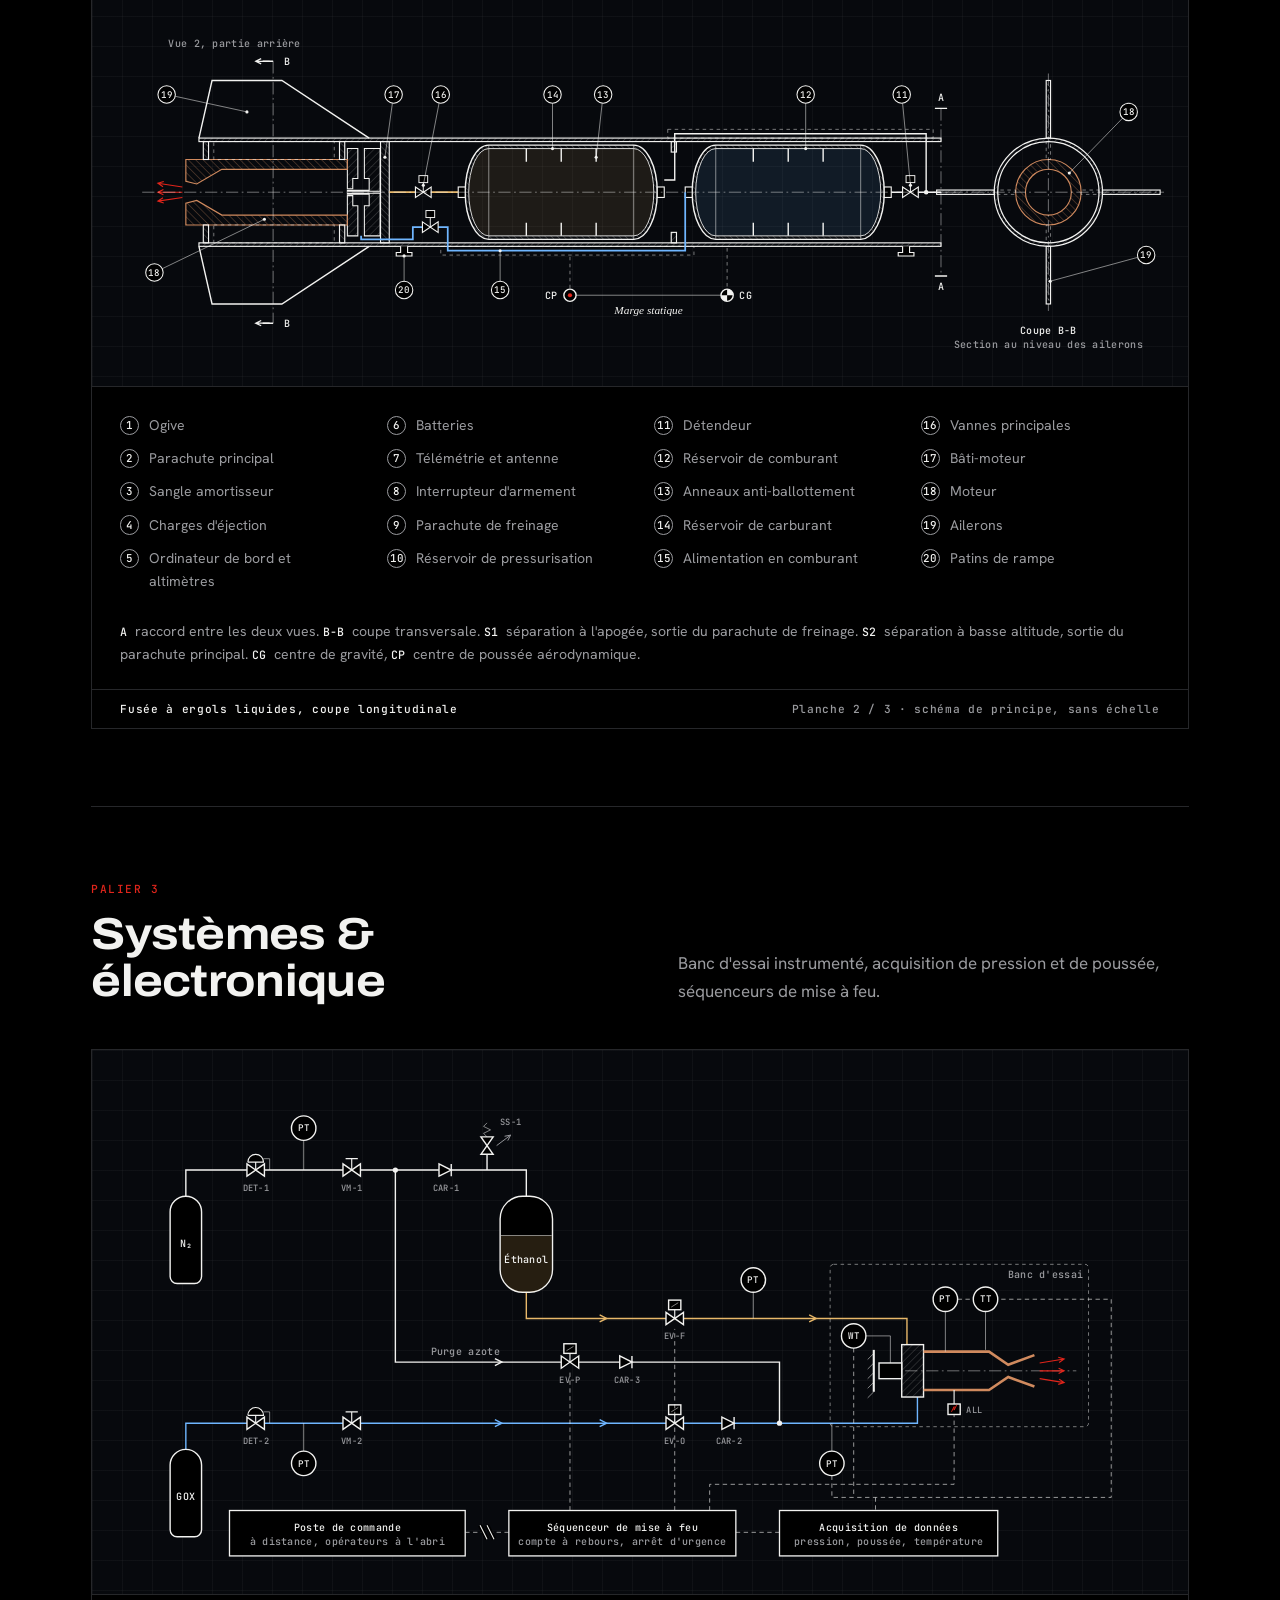
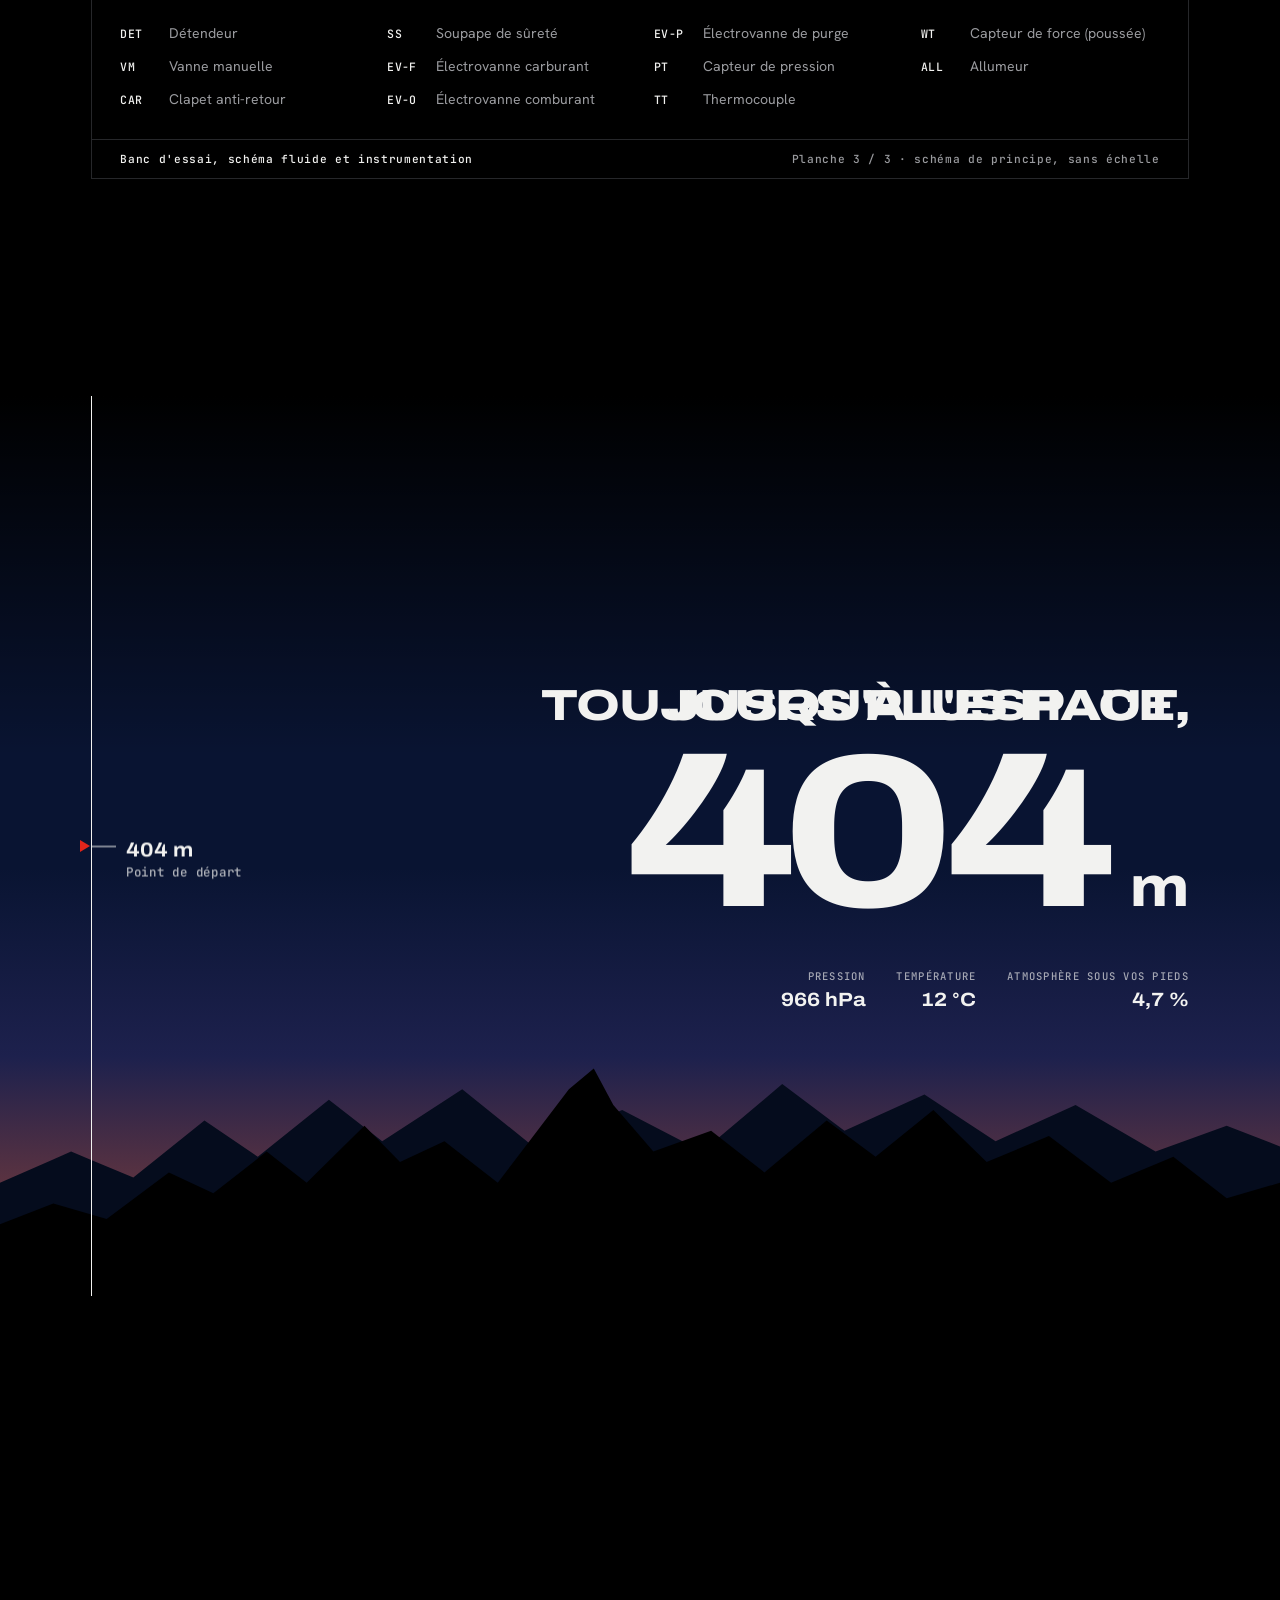
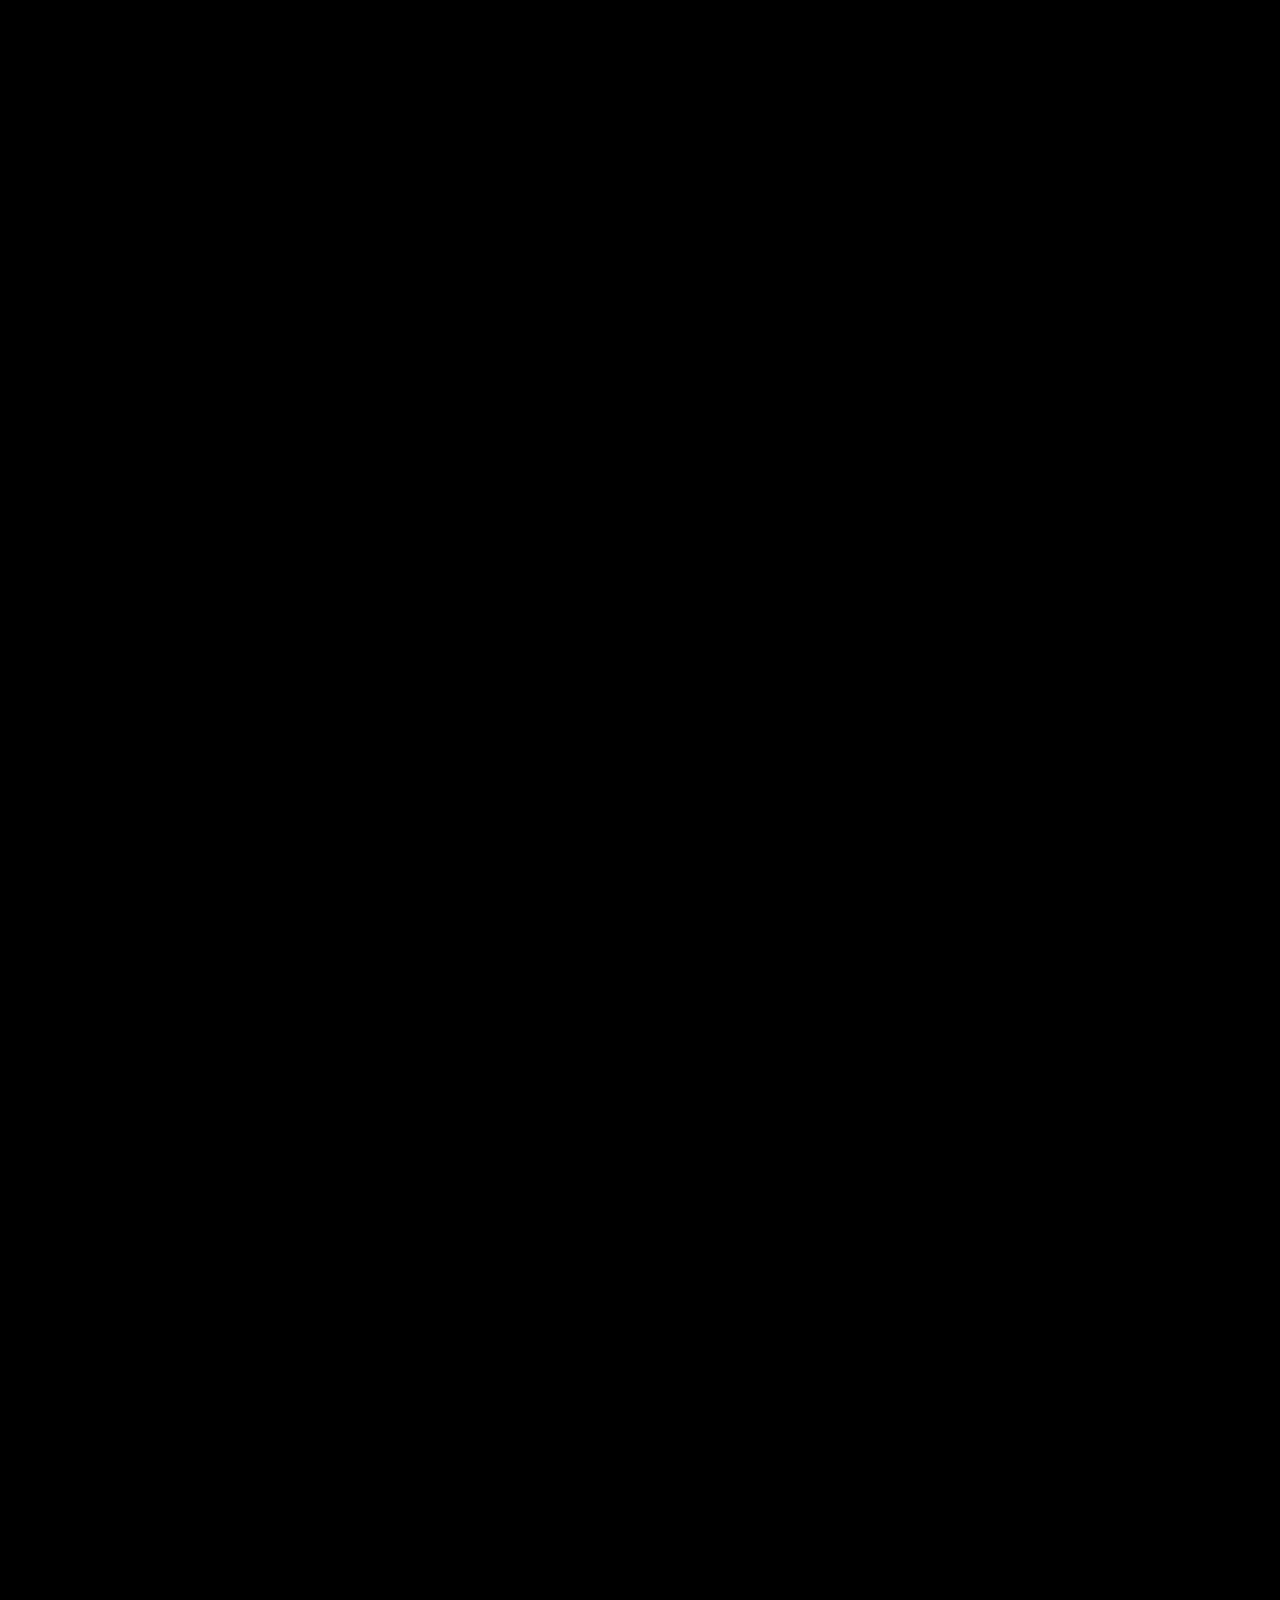
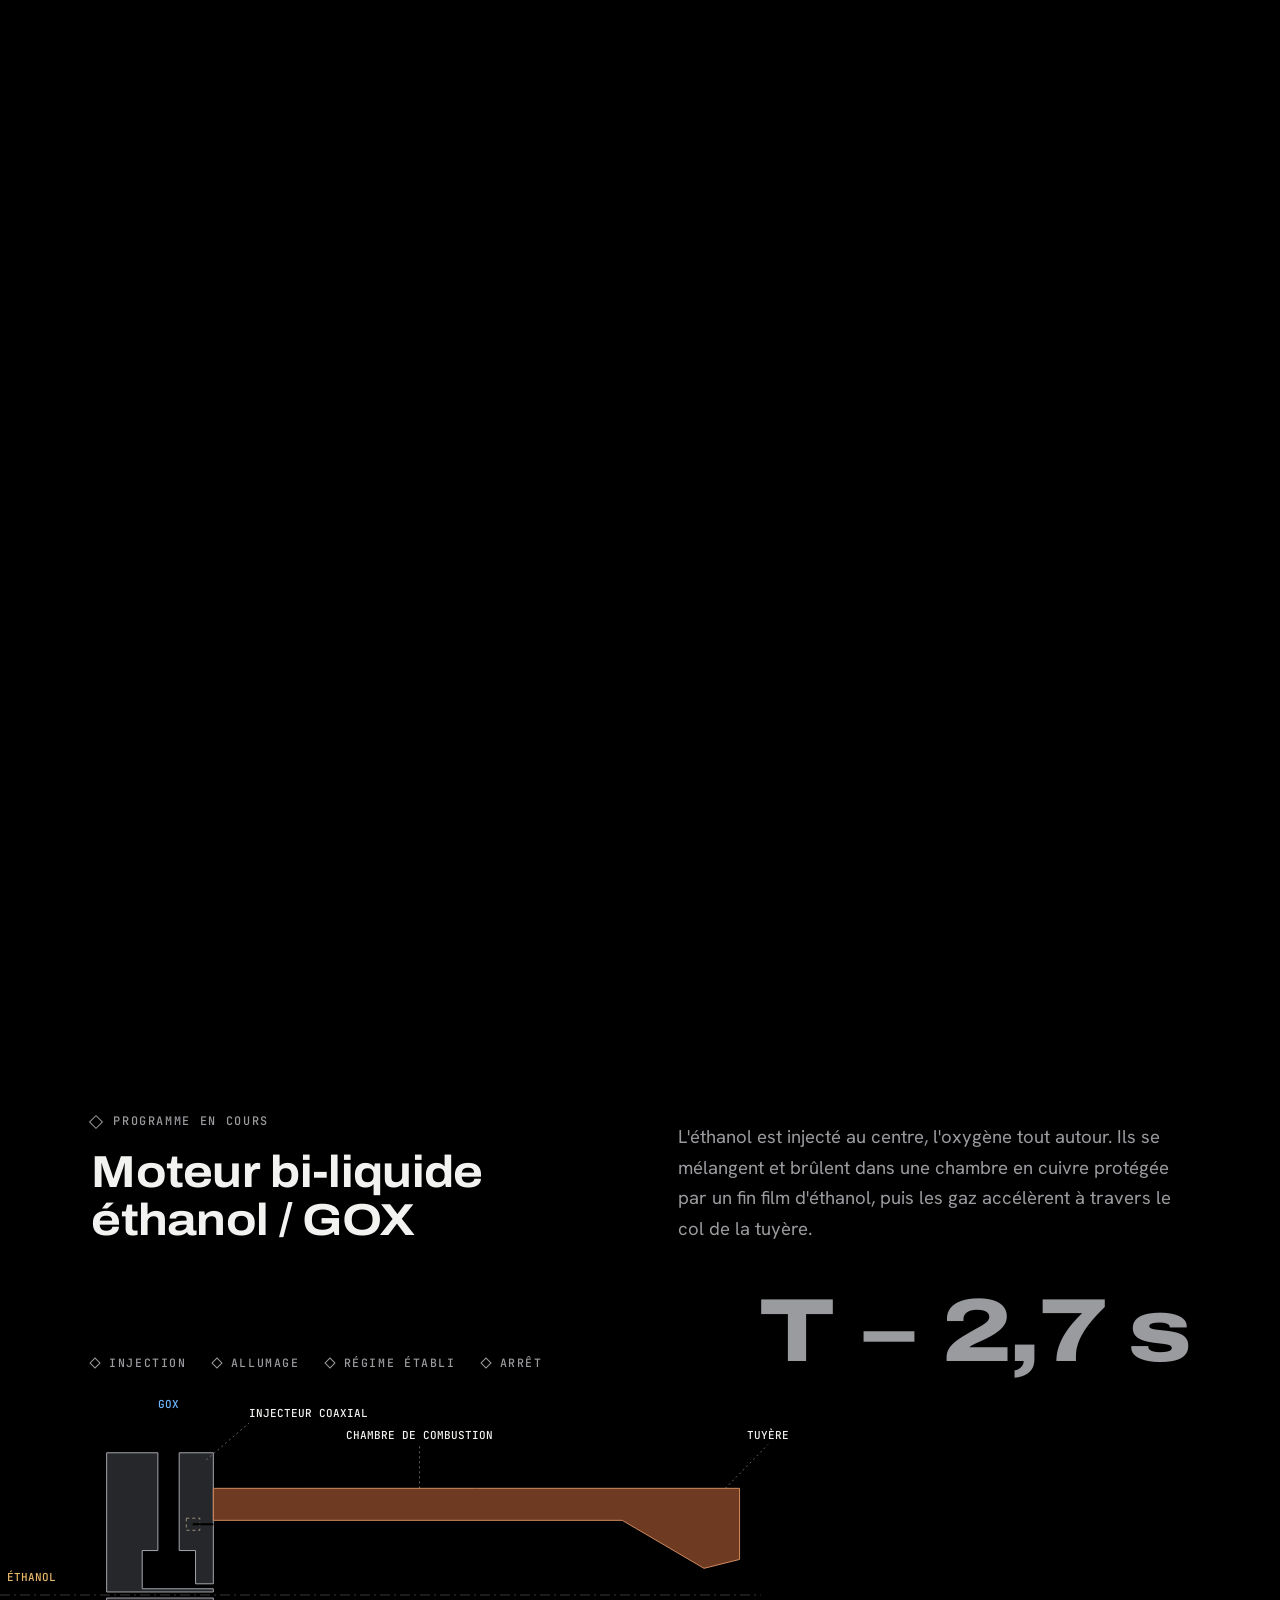
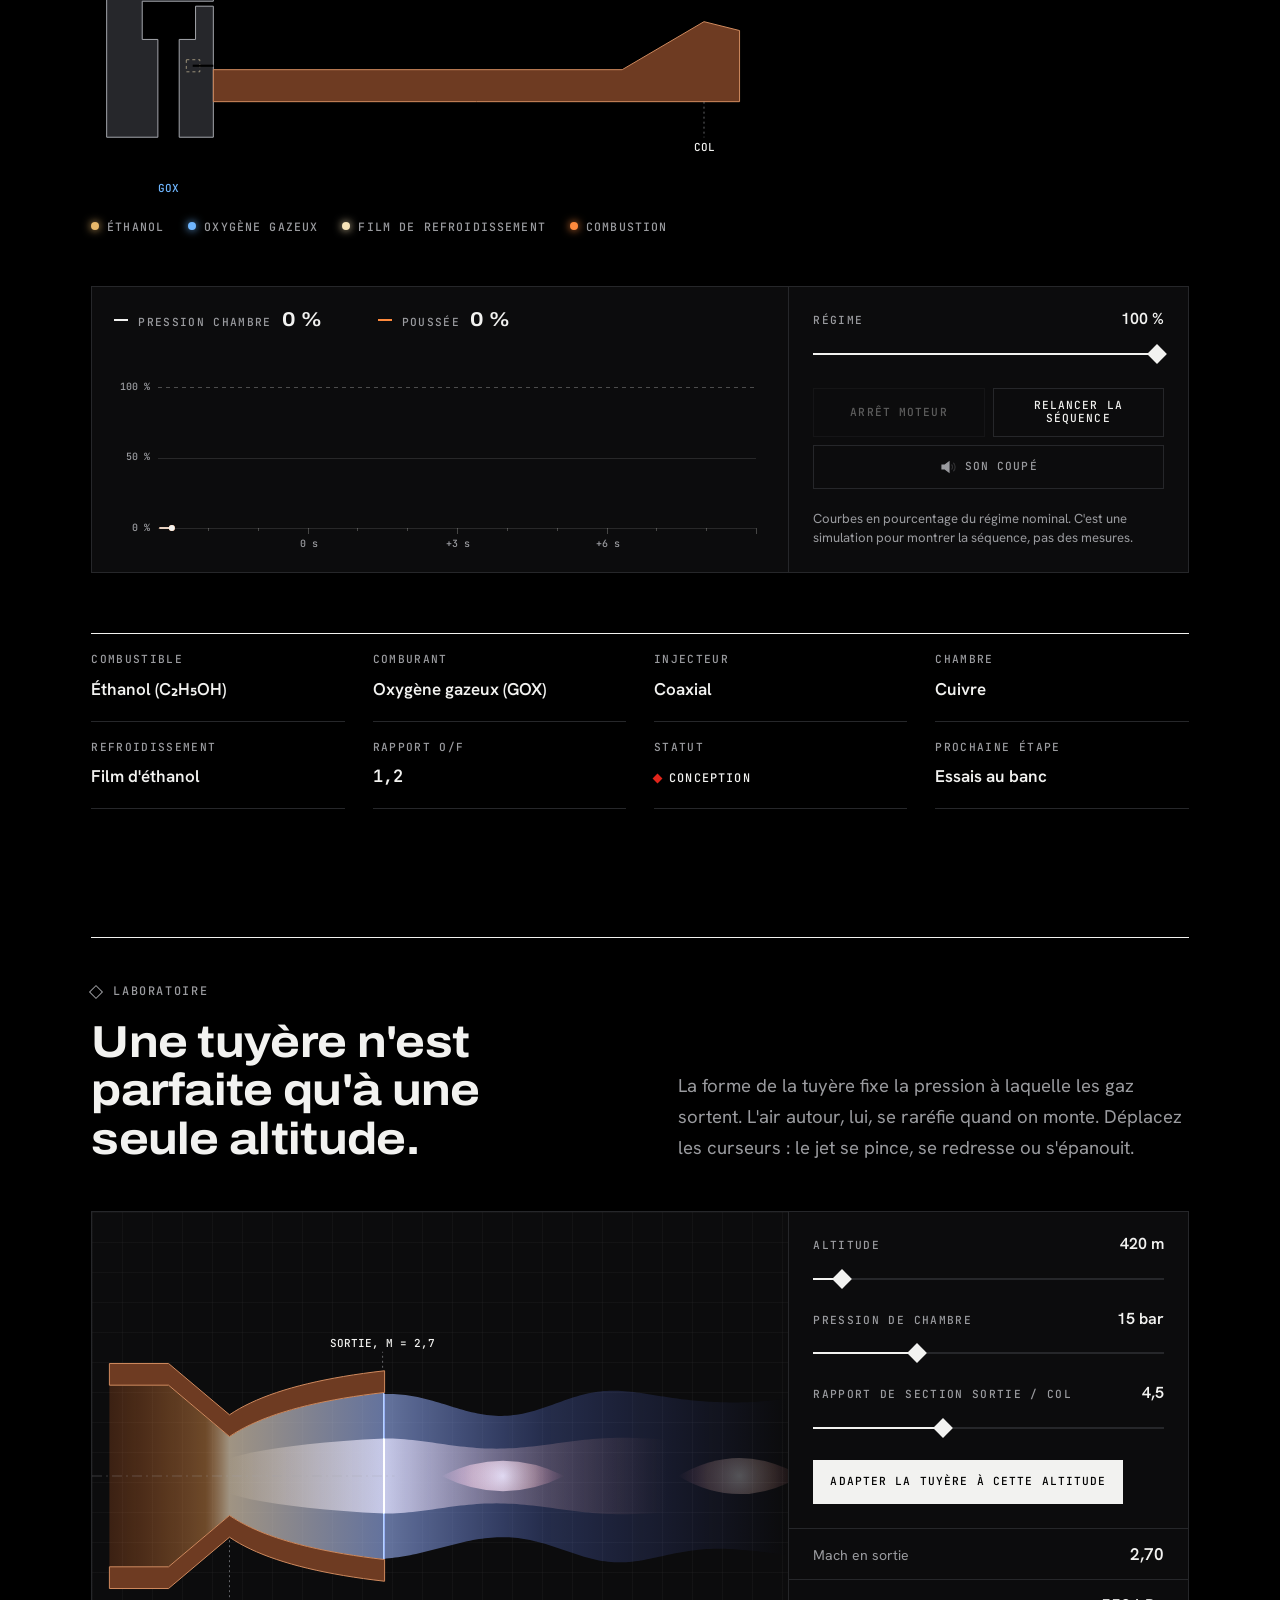
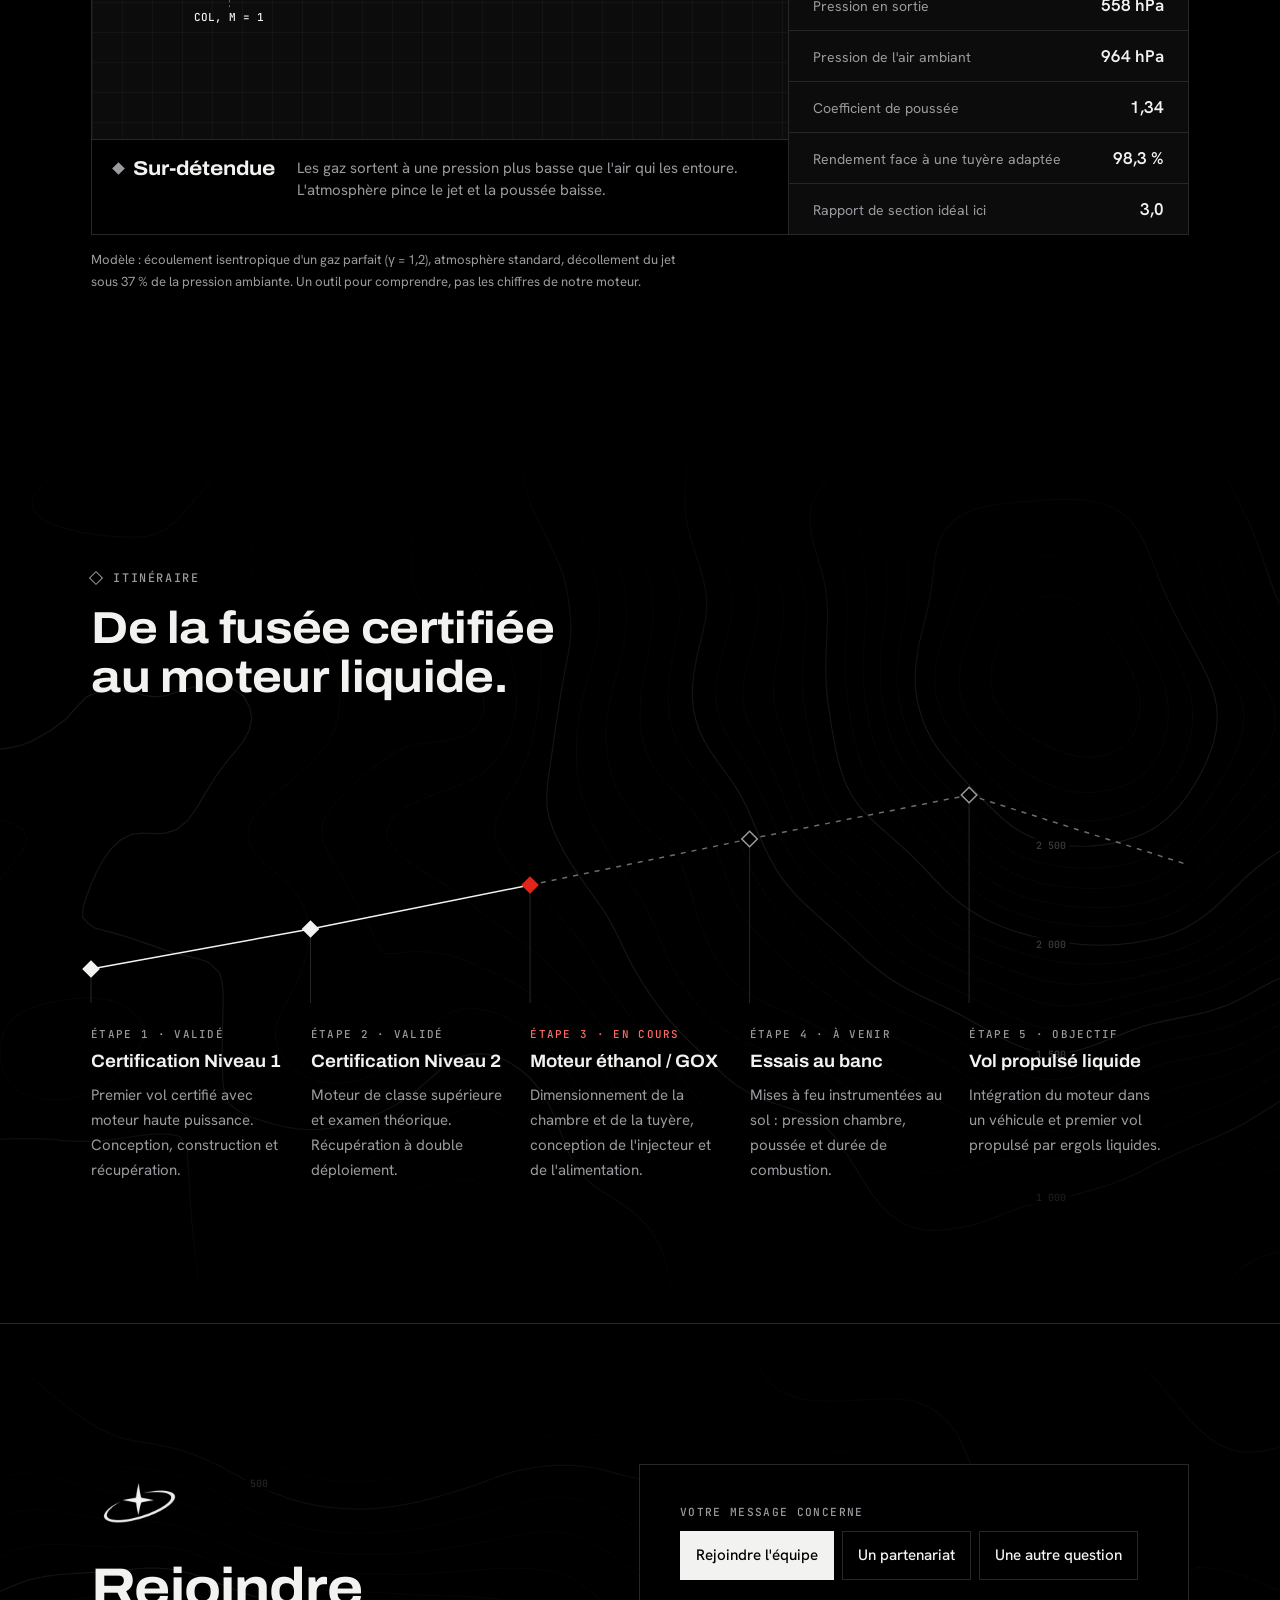
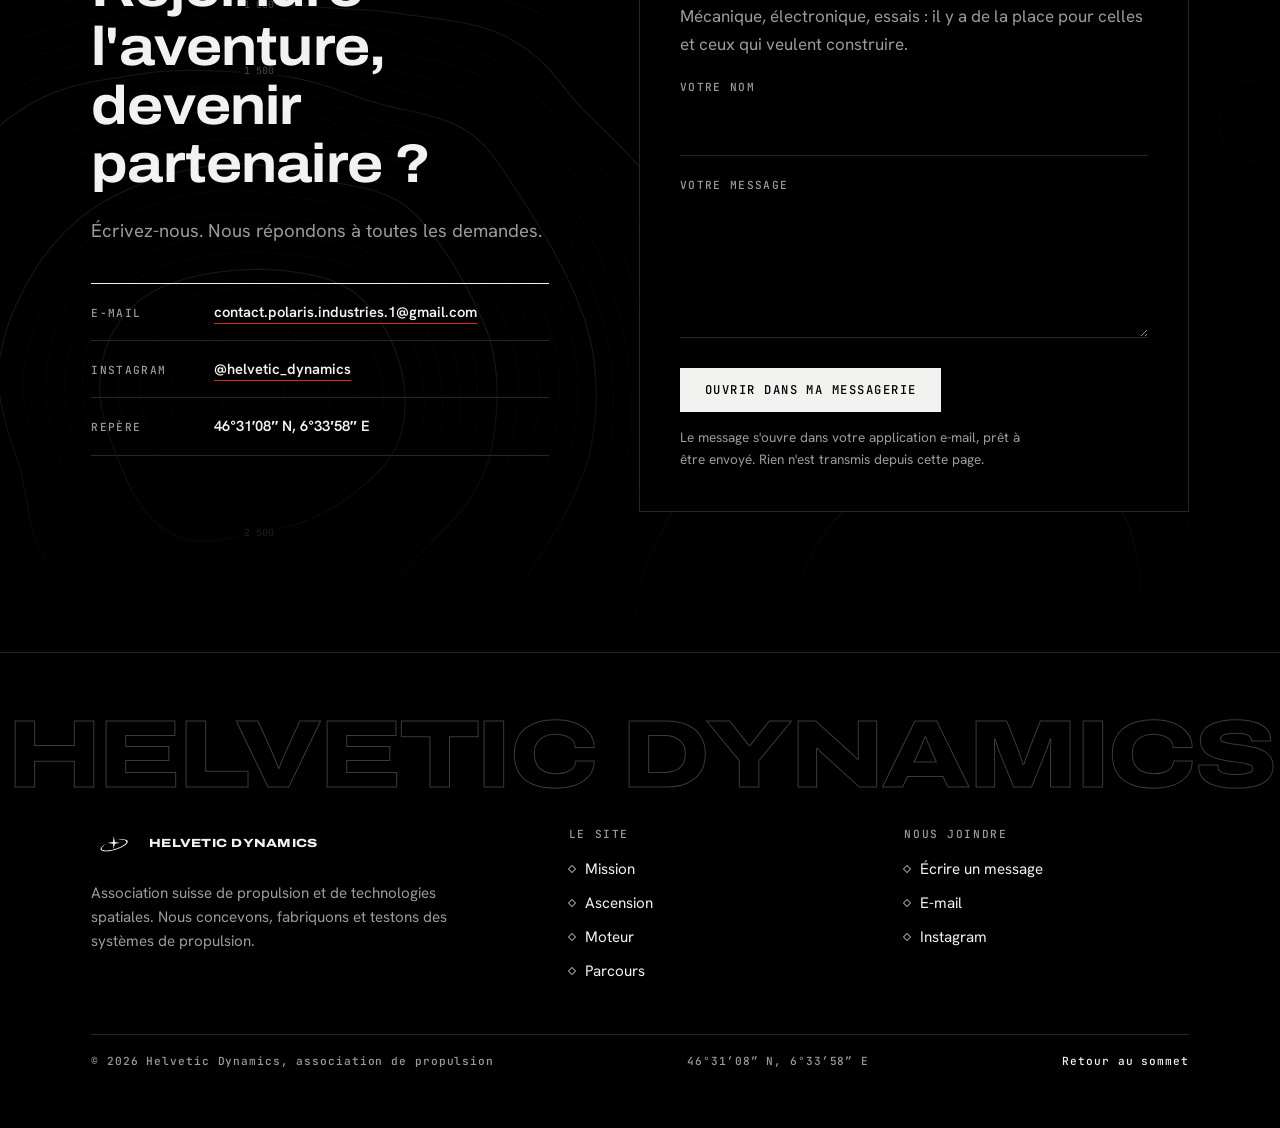
==== commit 9eeb7543: "Version test v6 : pupitre du moteur, laboratoire de la tuyère, ascension habitée, légendes liées - M" ====
--- a/index.html
+++ b/index.html
@@ -121,8 +121,8 @@
           <p>Injecteurs, chambres de combustion et tuyères. Dimensionnement thermique et choix des matériaux.</p>
         </header>
         <figure class="plate">
-          <div class="plate__scroll"><svg viewBox="0 0 1200 580" role="img" aria-label="Coupe longitudinale du moteur : tête d'injection coaxiale à gauche, chambre de combustion en cuivre, convergent, col et divergent. Sous la coupe, l'allure de la pression et du nombre de Mach le long de l'axe."><defs><pattern id="h-steel" width="6" height="6" patternUnits="userSpaceOnUse" patternTransform="rotate(45)"><line x1="0" y1="0" x2="0" y2="6" stroke="#f2f2f0" stroke-width="1" opacity=".3"/></pattern><pattern id="h-cu" width="6" height="6" patternUnits="userSpaceOnUse" patternTransform="rotate(-45)"><line x1="0" y1="0" x2="0" y2="6" stroke="#D08A5E" stroke-width="1.1" opacity=".55"/></pattern><clipPath id="clipA"><circle cx="1095" cy="185" r="88"/></clipPath></defs><g class="f"><path fill="url(#h-steel)" stroke="none" d="M240.0 55.0L297.6 55.0L297.6 165.0L280.0 165.0L280.0 208.0L360.0 208.0L360.0 211.6L240.0 211.6Z"/><path fill="url(#h-steel)" stroke="none" d="M240.0 375.0L297.6 375.0L297.6 265.0L280.0 265.0L280.0 222.0L360.0 222.0L360.0 218.4L240.0 218.4Z"/><path fill="url(#h-steel)" stroke="none" d="M321.6 55.0L360.0 55.0L360.0 202.4L340.0 202.4L340.0 165.0L321.6 165.0Z"/><path fill="url(#h-steel)" stroke="none" d="M321.6 375.0L360.0 375.0L360.0 227.6L340.0 227.6L340.0 265.0L321.6 265.0Z"/><path fill="url(#h-cu)" stroke="none" d="M360.0 95.0L952.0 95.0L952.0 175.0L912.0 185.0L820.0 131.0L360.0 131.0Z"/><path fill="url(#h-cu)" stroke="none" d="M360.0 335.0L952.0 335.0L952.0 255.0L912.0 245.0L820.0 299.0L360.0 299.0Z"/></g><path class="d" pathLength="1" d="M240.0 55.0L297.6 55.0L297.6 165.0L280.0 165.0L280.0 208.0L360.0 208.0L360.0 211.6L240.0 211.6Z"/><path class="d" pathLength="1" d="M240.0 375.0L297.6 375.0L297.6 265.0L280.0 265.0L280.0 222.0L360.0 222.0L360.0 218.4L240.0 218.4Z"/><path class="d" pathLength="1" d="M321.6 55.0L360.0 55.0L360.0 202.4L340.0 202.4L340.0 165.0L321.6 165.0Z"/><path class="d" pathLength="1" d="M321.6 375.0L360.0 375.0L360.0 227.6L340.0 227.6L340.0 265.0L321.6 265.0Z"/><path class="d cu" pathLength="1" d="M360.0 95.0L952.0 95.0L952.0 175.0L912.0 185.0L820.0 131.0L360.0 131.0Z"/><path class="d cu" pathLength="1" d="M360.0 335.0L952.0 335.0L952.0 255.0L912.0 245.0L820.0 299.0L360.0 299.0Z"/><g class="f"><path class="axis" d="M104 215H1024"/><rect class="hid" x="329.6" y="128.6" width="15.2" height="13.6"/><path d="M336.8 135.4H360" stroke="#F6E3B8" stroke-width="2"/><rect class="hid" x="329.6" y="287.8" width="15.2" height="13.6"/><path d="M336.8 294.6H360" stroke="#F6E3B8" stroke-width="2"/><path d="M112 215L228 215M221.7 218.0L228 215L221.7 212.0" stroke="#E8B86A" stroke-width="2"/><path d="M309.6 11L309.6 47M306.6 40.7L309.6 47L312.6 40.7" stroke="#6FB6FF" stroke-width="2"/><path d="M309.6 419L309.6 383M312.6 389.3L309.6 383L306.6 389.3" stroke="#6FB6FF" stroke-width="2"/><path d="M309.6 79L309.6 143M306.6 136.7L309.6 143L312.6 136.7" stroke="#6FB6FF" stroke-width="1.3"/><path d="M309.6 351L309.6 287M312.6 293.3L309.6 287L306.6 293.3" stroke="#6FB6FF" stroke-width="1.3"/><text x="108" y="205" fill="#E8B86A">Éthanol</text><text x="321.6" y="31" fill="#6FB6FF">Oxygène gazeux</text><text x="321.6" y="429" fill="#6FB6FF">Oxygène gazeux</text><path class="thin" d="M360 339V363M820 303V363"/><path class="thin" d="M360 357H820M360 352V362M820 352V362M360 357l7 -3M360 357l7 3M820 357l-7 -3M820 357l-7 3"/><text class="it" x="590.0" y="351" text-anchor="middle">L<tspan class="sub" dy="3">c</tspan></text><path class="thin" d="M488 131V299M483 131H493M483 299H493M488 131l-3 7M488 131l3 7M488 299l-3 -7M488 299l3 -7"/><text class="it" x="496" y="219.0" text-anchor="start">Ø D<tspan class="sub" dy="3">c</tspan></text><path class="thin" d="M955 175H982M955 255H982"/><path class="thin" d="M976 175V255M971 175H981M971 255H981M976 175l-3 7M976 175l3 7M976 255l-3 -7M976 255l3 -7"/><text class="it" x="984" y="219.0" text-anchor="start">Ø D<tspan class="sub" dy="3">e</tspan></text><path class="thin" d="M912 185.0V245.0"/><path class="thin" d="M912 245.0L880 267"/><text class="it" x="876" y="277" text-anchor="end">Ø D<tspan class="sub" dy="3">t</tspan></text><path class="thin" d="M152.8 240.3L200 215"/><circle class="dot" cx="200" cy="215" r="1.8"/><circle class="bal" cx="144" cy="245" r="10"/><text class="bn" x="144" y="248.6" text-anchor="middle">1</text><path class="thin" d="M264.1 33.8L302.0 61"/><circle class="dot" cx="302.0" cy="61" r="1.8"/><circle class="bal" cx="256" cy="28" r="10"/><text class="bn" x="256" y="31.6" text-anchor="middle">2</text><path class="thin" d="M463.2 32.8L348 95"/><circle class="dot" cx="348" cy="95" r="1.8"/><circle class="bal" cx="472" cy="28" r="10"/><text class="bn" x="472" y="31.6" text-anchor="middle">3</text><path class="thin" d="M592.0 76.0L592 175"/><circle class="dot" cx="592" cy="175" r="1.8"/><circle class="bal" cx="592" cy="66" r="10"/><text class="bn" x="592" y="69.6" text-anchor="middle">4</text><path class="thin" d="M842.4 75.7L864 163"/><circle class="dot" cx="864" cy="163" r="1.8"/><circle class="bal" cx="840" cy="66" r="10"/><text class="bn" x="840" y="69.6" text-anchor="middle">5</text><path class="thin" d="M915.7 76.0L912 185.0"/><circle class="dot" cx="912" cy="185.0" r="1.8"/><circle class="bal" cx="916" cy="66" r="10"/><text class="bn" x="916" y="69.6" text-anchor="middle">6</text><path class="thin" d="M987.6 75.0L936 180.6"/><circle class="dot" cx="936" cy="180.6" r="1.8"/><circle class="bal" cx="992" cy="66" r="10"/><text class="bn" x="992" y="69.6" text-anchor="middle">7</text><path class="thin" d="M251.6 394.7L320 220.2"/><circle class="dot" cx="320" cy="220.2" r="1.8"/><circle class="bal" cx="248" cy="404" r="10"/><text class="bn" x="248" y="407.6" text-anchor="middle">8</text><path class="thin" d="M348.2 394.0L352 224.8"/><circle class="dot" cx="352" cy="224.8" r="1.8"/><circle class="bal" cx="348" cy="404" r="10"/><text class="bn" x="348" y="407.6" text-anchor="middle">9</text><path class="thin" d="M399.6 395.0L350.0 294.6"/><circle class="dot" cx="350.0" cy="294.6" r="1.8"/><circle class="bal" cx="404" cy="404" r="10"/><text class="bn" x="404" y="407.6" text-anchor="middle">10</text><path class="thin" d="M715.8 394.9L680 317.0"/><circle class="dot" cx="680" cy="317.0" r="1.8"/><circle class="bal" cx="720" cy="404" r="10"/><text class="bn" x="720" y="407.6" text-anchor="middle">11</text><circle class="hid" cx="360" cy="215" r="20"/><text x="376" y="249">A</text><g clip-path="url(#clipA)"><rect x="995" y="157.0" width="90" height="14.4" fill="url(#h-steel)" stroke="#f2f2f0" stroke-width="1.4"/><rect x="995" y="73.0" width="90" height="61.6" fill="url(#h-steel)" stroke="#f2f2f0" stroke-width="1.4"/><path d="M1015 145.8L1079 145.8M1072.7 148.8L1079 145.8L1072.7 142.8" stroke="#6FB6FF" stroke-width="1.6"/><path d="M1089 145.8L1155 170.6M1089 138.6L1165 149.8" stroke="#6FB6FF" stroke-width="1" stroke-dasharray="4 4"/><path d="M1089 177.0L1165 159.4" stroke="#E8B86A" stroke-width="1" stroke-dasharray="4 4"/><rect x="995" y="198.6" width="90" height="14.4" fill="url(#h-steel)" stroke="#f2f2f0" stroke-width="1.4"/><rect x="995" y="235.4" width="90" height="61.6" fill="url(#h-steel)" stroke="#f2f2f0" stroke-width="1.4"/><path d="M1015 224.2L1079 224.2M1072.7 227.2L1079 224.2L1072.7 221.2" stroke="#6FB6FF" stroke-width="1.6"/><path d="M1089 224.2L1155 199.4M1089 231.4L1165 220.2" stroke="#6FB6FF" stroke-width="1" stroke-dasharray="4 4"/><path d="M1089 193.0L1165 210.6" stroke="#E8B86A" stroke-width="1" stroke-dasharray="4 4"/><path d="M1015 185L1079 185M1072.7 188.0L1079 185L1072.7 182.0" stroke="#E8B86A" stroke-width="1.8"/><path d="M1089 185H1169" stroke="#E8B86A" stroke-width="1" stroke-dasharray="4 4"/></g><circle cx="1095" cy="185" r="88" stroke-width="1.4"/><text x="1095" y="295" text-anchor="middle">Détail A, agrandi</text><text x="1095" y="311" text-anchor="middle" class="mu">Sortie de l'injecteur coaxial</text><path class="hid" d="M360 424V548M820 424V548M912 424V548M952 424V548"/><path d="M360 444V548H978" stroke-width="1.3"/><path d="M360 462H768C840 462 880 478 912 503S940 533 952 538" stroke-width="1.8"/><path d="M360 540H768C840 540 884 524 912 500S936 470 952 462" stroke="#e1251b" stroke-width="1.8"/><text x="440" y="456">Pression</text><text x="440" y="534" fill="#ff6a61">Nombre de Mach</text><circle cx="912" cy="501" r="3" fill="#ff6a61" stroke="none"/><text x="874" y="507" text-anchor="end" fill="#ff6a61">M = 1 au col</text><text class="mu" x="360" y="564" text-anchor="middle">Injecteur</text><text class="mu" x="820" y="564" text-anchor="middle">Convergent</text><text class="mu" x="908" y="564" text-anchor="middle">Col</text><text class="mu" x="960" y="564">Sortie</text><text class="mu" x="350" y="456" text-anchor="end">Évolution le long</text><text class="mu" x="350" y="470" text-anchor="end">de l'axe (allure)</text></g></svg></div>
-          <ol class="legend"><li>Arrivée d'éthanol</li><li>Arrivée d'oxygène gazeux</li><li>Tête d'injection</li><li>Chambre de combustion</li><li>Convergent</li><li>Col</li><li>Divergent</li><li>Tube central d'éthanol</li><li>Fente annulaire d'oxygène</li><li>Orifices du film de refroidissement</li><li>Paroi en cuivre</li></ol>
+          <div class="plate__scroll"><svg viewBox="0 0 1200 580" role="img" aria-label="Coupe longitudinale du moteur : tête d'injection coaxiale à gauche, chambre de combustion en cuivre, convergent, col et divergent. Sous la coupe, l'allure de la pression et du nombre de Mach le long de l'axe."><defs><pattern id="h-steel" width="6" height="6" patternUnits="userSpaceOnUse" patternTransform="rotate(45)"><line x1="0" y1="0" x2="0" y2="6" stroke="#f2f2f0" stroke-width="1" opacity=".3"/></pattern><pattern id="h-cu" width="6" height="6" patternUnits="userSpaceOnUse" patternTransform="rotate(-45)"><line x1="0" y1="0" x2="0" y2="6" stroke="#D08A5E" stroke-width="1.1" opacity=".55"/></pattern><clipPath id="clipA"><circle cx="1095" cy="185" r="88"/></clipPath></defs><g class="f"><path fill="url(#h-steel)" stroke="none" d="M240.0 55.0L297.6 55.0L297.6 165.0L280.0 165.0L280.0 208.0L360.0 208.0L360.0 211.6L240.0 211.6Z"/><path fill="url(#h-steel)" stroke="none" d="M240.0 375.0L297.6 375.0L297.6 265.0L280.0 265.0L280.0 222.0L360.0 222.0L360.0 218.4L240.0 218.4Z"/><path fill="url(#h-steel)" stroke="none" d="M321.6 55.0L360.0 55.0L360.0 202.4L340.0 202.4L340.0 165.0L321.6 165.0Z"/><path fill="url(#h-steel)" stroke="none" d="M321.6 375.0L360.0 375.0L360.0 227.6L340.0 227.6L340.0 265.0L321.6 265.0Z"/><path fill="url(#h-cu)" stroke="none" d="M360.0 95.0L952.0 95.0L952.0 175.0L912.0 185.0L820.0 131.0L360.0 131.0Z"/><path fill="url(#h-cu)" stroke="none" d="M360.0 335.0L952.0 335.0L952.0 255.0L912.0 245.0L820.0 299.0L360.0 299.0Z"/></g><path class="d" pathLength="1" d="M240.0 55.0L297.6 55.0L297.6 165.0L280.0 165.0L280.0 208.0L360.0 208.0L360.0 211.6L240.0 211.6Z"/><path class="d" pathLength="1" d="M240.0 375.0L297.6 375.0L297.6 265.0L280.0 265.0L280.0 222.0L360.0 222.0L360.0 218.4L240.0 218.4Z"/><path class="d" pathLength="1" d="M321.6 55.0L360.0 55.0L360.0 202.4L340.0 202.4L340.0 165.0L321.6 165.0Z"/><path class="d" pathLength="1" d="M321.6 375.0L360.0 375.0L360.0 227.6L340.0 227.6L340.0 265.0L321.6 265.0Z"/><path class="d cu" pathLength="1" d="M360.0 95.0L952.0 95.0L952.0 175.0L912.0 185.0L820.0 131.0L360.0 131.0Z"/><path class="d cu" pathLength="1" d="M360.0 335.0L952.0 335.0L952.0 255.0L912.0 245.0L820.0 299.0L360.0 299.0Z"/><g class="f"><path class="axis" d="M104 215H1024"/><rect class="hid" x="329.6" y="128.6" width="15.2" height="13.6"/><path d="M336.8 135.4H360" stroke="#F6E3B8" stroke-width="2"/><rect class="hid" x="329.6" y="287.8" width="15.2" height="13.6"/><path d="M336.8 294.6H360" stroke="#F6E3B8" stroke-width="2"/><path d="M112 215L228 215M221.7 218.0L228 215L221.7 212.0" stroke="#E8B86A" stroke-width="2"/><path d="M309.6 11L309.6 47M306.6 40.7L309.6 47L312.6 40.7" stroke="#6FB6FF" stroke-width="2"/><path d="M309.6 419L309.6 383M312.6 389.3L309.6 383L306.6 389.3" stroke="#6FB6FF" stroke-width="2"/><path d="M309.6 79L309.6 143M306.6 136.7L309.6 143L312.6 136.7" stroke="#6FB6FF" stroke-width="1.3"/><path d="M309.6 351L309.6 287M312.6 293.3L309.6 287L306.6 293.3" stroke="#6FB6FF" stroke-width="1.3"/><text x="108" y="205" fill="#E8B86A">Éthanol</text><text x="321.6" y="31" fill="#6FB6FF">Oxygène gazeux</text><text x="321.6" y="429" fill="#6FB6FF">Oxygène gazeux</text><path class="thin" d="M360 339V363M820 303V363"/><path class="thin" d="M360 357H820M360 352V362M820 352V362M360 357l7 -3M360 357l7 3M820 357l-7 -3M820 357l-7 3"/><text class="it" x="590.0" y="351" text-anchor="middle">L<tspan class="sub" dy="3">c</tspan></text><path class="thin" d="M488 131V299M483 131H493M483 299H493M488 131l-3 7M488 131l3 7M488 299l-3 -7M488 299l3 -7"/><text class="it" x="496" y="219.0" text-anchor="start">Ø D<tspan class="sub" dy="3">c</tspan></text><path class="thin" d="M955 175H982M955 255H982"/><path class="thin" d="M976 175V255M971 175H981M971 255H981M976 175l-3 7M976 175l3 7M976 255l-3 -7M976 255l3 -7"/><text class="it" x="984" y="219.0" text-anchor="start">Ø D<tspan class="sub" dy="3">e</tspan></text><path class="thin" d="M912 185.0V245.0"/><path class="thin" d="M912 245.0L880 267"/><text class="it" x="876" y="277" text-anchor="end">Ø D<tspan class="sub" dy="3">t</tspan></text><g class="b" data-n="1"><path class="thin" d="M152.8 240.3L200 215"/><circle class="dot" cx="200" cy="215" r="1.8"/><circle class="halo" cx="144" cy="245" r="10"/><circle class="bal" cx="144" cy="245" r="10"/><text class="bn" x="144" y="248.6" text-anchor="middle">1</text></g><g class="b" data-n="2"><path class="thin" d="M264.1 33.8L302.0 61"/><circle class="dot" cx="302.0" cy="61" r="1.8"/><circle class="halo" cx="256" cy="28" r="10"/><circle class="bal" cx="256" cy="28" r="10"/><text class="bn" x="256" y="31.6" text-anchor="middle">2</text></g><g class="b" data-n="3"><path class="thin" d="M463.2 32.8L348 95"/><circle class="dot" cx="348" cy="95" r="1.8"/><circle class="halo" cx="472" cy="28" r="10"/><circle class="bal" cx="472" cy="28" r="10"/><text class="bn" x="472" y="31.6" text-anchor="middle">3</text></g><g class="b" data-n="4"><path class="thin" d="M592.0 76.0L592 175"/><circle class="dot" cx="592" cy="175" r="1.8"/><circle class="halo" cx="592" cy="66" r="10"/><circle class="bal" cx="592" cy="66" r="10"/><text class="bn" x="592" y="69.6" text-anchor="middle">4</text></g><g class="b" data-n="5"><path class="thin" d="M842.4 75.7L864 163"/><circle class="dot" cx="864" cy="163" r="1.8"/><circle class="halo" cx="840" cy="66" r="10"/><circle class="bal" cx="840" cy="66" r="10"/><text class="bn" x="840" y="69.6" text-anchor="middle">5</text></g><g class="b" data-n="6"><path class="thin" d="M915.7 76.0L912 185.0"/><circle class="dot" cx="912" cy="185.0" r="1.8"/><circle class="halo" cx="916" cy="66" r="10"/><circle class="bal" cx="916" cy="66" r="10"/><text class="bn" x="916" y="69.6" text-anchor="middle">6</text></g><g class="b" data-n="7"><path class="thin" d="M987.6 75.0L936 180.6"/><circle class="dot" cx="936" cy="180.6" r="1.8"/><circle class="halo" cx="992" cy="66" r="10"/><circle class="bal" cx="992" cy="66" r="10"/><text class="bn" x="992" y="69.6" text-anchor="middle">7</text></g><g class="b" data-n="8"><path class="thin" d="M251.6 394.7L320 220.2"/><circle class="dot" cx="320" cy="220.2" r="1.8"/><circle class="halo" cx="248" cy="404" r="10"/><circle class="bal" cx="248" cy="404" r="10"/><text class="bn" x="248" y="407.6" text-anchor="middle">8</text></g><g class="b" data-n="9"><path class="thin" d="M348.2 394.0L352 224.8"/><circle class="dot" cx="352" cy="224.8" r="1.8"/><circle class="halo" cx="348" cy="404" r="10"/><circle class="bal" cx="348" cy="404" r="10"/><text class="bn" x="348" y="407.6" text-anchor="middle">9</text></g><g class="b" data-n="10"><path class="thin" d="M399.6 395.0L350.0 294.6"/><circle class="dot" cx="350.0" cy="294.6" r="1.8"/><circle class="halo" cx="404" cy="404" r="10"/><circle class="bal" cx="404" cy="404" r="10"/><text class="bn" x="404" y="407.6" text-anchor="middle">10</text></g><g class="b" data-n="11"><path class="thin" d="M715.8 394.9L680 317.0"/><circle class="dot" cx="680" cy="317.0" r="1.8"/><circle class="halo" cx="720" cy="404" r="10"/><circle class="bal" cx="720" cy="404" r="10"/><text class="bn" x="720" y="407.6" text-anchor="middle">11</text></g><circle class="hid" cx="360" cy="215" r="20"/><text x="376" y="249">A</text><g clip-path="url(#clipA)"><rect x="995" y="157.0" width="90" height="14.4" fill="url(#h-steel)" stroke="#f2f2f0" stroke-width="1.4"/><rect x="995" y="73.0" width="90" height="61.6" fill="url(#h-steel)" stroke="#f2f2f0" stroke-width="1.4"/><path d="M1015 145.8L1079 145.8M1072.7 148.8L1079 145.8L1072.7 142.8" stroke="#6FB6FF" stroke-width="1.6"/><path d="M1089 145.8L1155 170.6M1089 138.6L1165 149.8" stroke="#6FB6FF" stroke-width="1" stroke-dasharray="4 4"/><path d="M1089 177.0L1165 159.4" stroke="#E8B86A" stroke-width="1" stroke-dasharray="4 4"/><rect x="995" y="198.6" width="90" height="14.4" fill="url(#h-steel)" stroke="#f2f2f0" stroke-width="1.4"/><rect x="995" y="235.4" width="90" height="61.6" fill="url(#h-steel)" stroke="#f2f2f0" stroke-width="1.4"/><path d="M1015 224.2L1079 224.2M1072.7 227.2L1079 224.2L1072.7 221.2" stroke="#6FB6FF" stroke-width="1.6"/><path d="M1089 224.2L1155 199.4M1089 231.4L1165 220.2" stroke="#6FB6FF" stroke-width="1" stroke-dasharray="4 4"/><path d="M1089 193.0L1165 210.6" stroke="#E8B86A" stroke-width="1" stroke-dasharray="4 4"/><path d="M1015 185L1079 185M1072.7 188.0L1079 185L1072.7 182.0" stroke="#E8B86A" stroke-width="1.8"/><path d="M1089 185H1169" stroke="#E8B86A" stroke-width="1" stroke-dasharray="4 4"/></g><circle cx="1095" cy="185" r="88" stroke-width="1.4"/><text x="1095" y="295" text-anchor="middle">Détail A, agrandi</text><text x="1095" y="311" text-anchor="middle" class="mu">Sortie de l'injecteur coaxial</text><path class="hid" d="M360 424V548M820 424V548M912 424V548M952 424V548"/><path d="M360 444V548H978" stroke-width="1.3"/><path d="M360 462H768C840 462 880 478 912 503S940 533 952 538" stroke-width="1.8"/><path d="M360 540H768C840 540 884 524 912 500S936 470 952 462" stroke="#e1251b" stroke-width="1.8"/><text x="440" y="456">Pression</text><text x="440" y="534" fill="#ff6a61">Nombre de Mach</text><circle cx="912" cy="501" r="3" fill="#ff6a61" stroke="none"/><text x="874" y="507" text-anchor="end" fill="#ff6a61">M = 1 au col</text><text class="mu" x="360" y="564" text-anchor="middle">Injecteur</text><text class="mu" x="820" y="564" text-anchor="middle">Convergent</text><text class="mu" x="908" y="564" text-anchor="middle">Col</text><text class="mu" x="960" y="564">Sortie</text><text class="mu" x="350" y="456" text-anchor="end">Évolution le long</text><text class="mu" x="350" y="470" text-anchor="end">de l'axe (allure)</text></g></svg></div>
+          <ol class="legend legend--link"><li><button type="button" data-n="1">Arrivée d'éthanol</button></li><li><button type="button" data-n="2">Arrivée d'oxygène gazeux</button></li><li><button type="button" data-n="3">Tête d'injection</button></li><li><button type="button" data-n="4">Chambre de combustion</button></li><li><button type="button" data-n="5">Convergent</button></li><li><button type="button" data-n="6">Col</button></li><li><button type="button" data-n="7">Divergent</button></li><li><button type="button" data-n="8">Tube central d'éthanol</button></li><li><button type="button" data-n="9">Fente annulaire d'oxygène</button></li><li><button type="button" data-n="10">Orifices du film de refroidissement</button></li><li><button type="button" data-n="11">Paroi en cuivre</button></li></ol>
           <figcaption><span>Moteur éthanol / GOX, coupe longitudinale</span><span>Planche 1 / 3 · schéma de principe, sans échelle</span></figcaption>
         </figure>
       </article>
@@ -132,8 +132,8 @@
           <p>Conception et vol de fusées certifiées. Structure, aérodynamique, récupération et données de vol.</p>
         </header>
         <figure class="plate">
-          <div class="plate__scroll"><svg viewBox="0 0 1200 712" role="img" aria-label="Coupe longitudinale d'une fusée à propulsion liquide : ogive, parachute principal, baie avionique, parachute de freinage, réservoir de pressurisation, réservoirs de comburant et de carburant, vannes, moteur et ailerons."><defs><pattern id="h-a" width="5" height="5" patternUnits="userSpaceOnUse" patternTransform="rotate(45)"><line x1="0" y1="0" x2="0" y2="5" stroke="#f2f2f0" stroke-width=".9" opacity=".42"/></pattern><pattern id="h-b" width="5" height="5" patternUnits="userSpaceOnUse" patternTransform="rotate(-45)"><line x1="0" y1="0" x2="0" y2="5" stroke="#f2f2f0" stroke-width=".9" opacity=".42"/></pattern></defs><path class="d" pathLength="1" d="M640 100.0 650 100.1 660 100.3 670 100.8 680 101.4 690 102.2 700 103.1 710 104.3 720 105.6 730 107.1 740 108.7 750 110.6 760 112.6 770 114.9 780 117.3 790 119.9 800 122.7 810 125.7 820 128.8 830 132.2 840 135.8 850 139.6 860 143.7 870 147.9 880 152.4 890 157.1 900 162.0"/><path class="d" pathLength="1" d="M900 162.0 890 166.9 880 171.6 870 176.1 860 180.3 850 184.4 840 188.2 830 191.8 820 195.2 810 198.3 800 201.3 790 204.1 780 206.7 770 209.1 760 211.4 750 213.4 740 215.3 730 216.9 720 218.4 710 219.7 700 220.9 690 221.8 680 222.6 670 223.2 660 223.7 650 223.9 640 224.0"/><path class="d" pathLength="1" d="M102.0 122H160.0A20.0 40 0 0 1 160.0 202H102.0A20.0 40 0 0 1 102.0 122Z"/><path class="d" pathLength="1" d="M290 456L190 390H110L95 456"/><path class="d" pathLength="1" d="M290 580L190 646H110L95 580"/><path class="d" pathLength="1" d="M427.0 464H593.0A27.0 54 0 0 1 593.0 572H427.0A27.0 54 0 0 1 427.0 464Z"/><path class="d" pathLength="1" d="M687.0 464H853.0A27.0 54 0 0 1 853.0 572H687.0A27.0 54 0 0 1 687.0 464Z"/><g class="f"><text class="mu" x="60" y="34">Vue 1, partie avant</text><rect x="60" y="100" width="145" height="4" fill="url(#h-a)" stroke="#f2f2f0" stroke-width="1.3"/><rect x="60" y="220" width="145" height="4" fill="url(#h-a)" stroke="#f2f2f0" stroke-width="1.3"/><rect x="205" y="100" width="435" height="4" fill="url(#h-a)" stroke="#f2f2f0" stroke-width="1.3"/><rect x="205" y="220" width="435" height="4" fill="url(#h-a)" stroke="#f2f2f0" stroke-width="1.3"/><rect x="150" y="104" width="112" height="4" fill="url(#h-b)" stroke="#f2f2f0" stroke-width="1.3"/><rect x="150" y="216" width="112" height="4" fill="url(#h-b)" stroke="#f2f2f0" stroke-width="1.3"/><rect x="322" y="104" width="186" height="4" fill="url(#h-b)" stroke="#f2f2f0" stroke-width="1.3"/><rect x="322" y="216" width="186" height="4" fill="url(#h-b)" stroke="#f2f2f0" stroke-width="1.3"/><rect x="592" y="104" width="48" height="4" fill="url(#h-b)" stroke="#f2f2f0" stroke-width="1.3"/><rect x="592" y="216" width="48" height="4" fill="url(#h-b)" stroke="#f2f2f0" stroke-width="1.3"/><path d="M640 100.0 650 100.1 660 100.3 670 100.8 680 101.4 690 102.2 700 103.1 710 104.3 720 105.6 730 107.1 740 108.7 750 110.6 760 112.6 770 114.9 780 117.3 790 119.9 800 122.7 810 125.7 820 128.8 830 132.2 840 135.8 850 139.6 860 143.7 870 147.9 880 152.4 890 157.1 900 162.0 L870 151.9 860 147.7 850 143.6 840 139.8 830 136.2 820 132.8 810 129.7 800 126.7 790 123.9 780 121.3 770 118.9 760 116.6 750 114.6 740 112.7 730 111.1 720 109.6 710 108.3 700 107.1 690 106.2 680 105.4 670 104.8 660 104.3 650 104.1 640 104.0Z" fill="url(#h-a)" stroke="none"/><path d="M900 162.0 890 166.9 880 171.6 870 176.1 860 180.3 850 184.4 840 188.2 830 191.8 820 195.2 810 198.3 800 201.3 790 204.1 780 206.7 770 209.1 760 211.4 750 213.4 740 215.3 730 216.9 720 218.4 710 219.7 700 220.9 690 221.8 680 222.6 670 223.2 660 223.7 650 223.9 640 224.0 L640 220.0 650 219.9 660 219.7 670 219.2 680 218.6 690 217.8 700 216.9 710 215.7 720 214.4 730 212.9 740 211.3 750 209.4 760 207.4 770 205.1 780 202.7 790 200.1 800 197.3 810 194.3 820 191.2 830 187.8 840 184.2 850 180.4 860 176.3 870 172.1Z" fill="url(#h-a)" stroke="none"/><path d="M870 147.9L900 162L870 176.1Z" fill="url(#h-b)" stroke-width="1.3"/><path d="M870 151.9 860 147.7 850 143.6 840 139.8 830 136.2 820 132.8 810 129.7 800 126.7 790 123.9 780 121.3 770 118.9 760 116.6 750 114.6 740 112.7 730 111.1 720 109.6 710 108.3 700 107.1 690 106.2 680 105.4 670 104.8 660 104.3 650 104.1 640 104.0" stroke-width="1"/><path d="M640 220.0 650 219.9 660 219.7 670 219.2 680 218.6 690 217.8 700 216.9 710 215.7 720 214.4 730 212.9 740 211.3 750 209.4 760 207.4 770 205.1 780 202.7 790 200.1 800 197.3 810 194.3 820 191.2 830 187.8 840 184.2 850 180.4 860 176.3 870 172.1" stroke-width="1"/><rect x="700" y="107.79267442354217" width="8" height="108.41465115291567" fill="url(#h-a)" stroke="#f2f2f0" stroke-width="1.3"/><path d="M700 155h-9v14h9" stroke-width="1.8"/><path d="M102.0 122H160.0A20.0 40 0 0 1 160.0 202H102.0A20.0 40 0 0 1 102.0 122ZM102.0 126H160.0A16.0 36 0 0 1 160.0 198H102.0A16.0 36 0 0 1 102.0 126Z" fill="url(#h-b)" fill-rule="evenodd" stroke="none"/><path d="M102.0 126H160.0A16.0 36 0 0 1 160.0 198H102.0A16.0 36 0 0 1 102.0 126Z" stroke-width="1"/><rect x="104" y="104" width="6" height="18" fill="url(#h-a)" stroke="#f2f2f0" stroke-width="1.3"/><rect x="104" y="202" width="6" height="18" fill="url(#h-a)" stroke="#f2f2f0" stroke-width="1.3"/><rect x="152" y="104" width="6" height="18" fill="url(#h-a)" stroke="#f2f2f0" stroke-width="1.3"/><rect x="152" y="202" width="6" height="18" fill="url(#h-a)" stroke="#f2f2f0" stroke-width="1.3"/><rect x="72" y="156" width="10" height="12" fill="#000" stroke-width="1.3"/><path d="M72 162H60" stroke-width="1.8"/><rect x="190" y="104" width="10" height="116" fill="url(#h-a)" stroke="#f2f2f0" stroke-width="1.3"/><path d="M200 155h9v14h-9" stroke-width="1.8"/><path d="M209 162L211.9 142L217.8 182L223.6 142L229.5 182L235.4 142L241.2 182L247.1 142L250 162" stroke-width="1.1"/><rect x="254" y="134" width="50" height="56" fill="#000" stroke-width="1.5"/><path class="thin" d="M254 134L304 190M304 134L254 190M269 134V190M289 134V190"/><path d="M304 162H321" stroke-width="1.1"/><path d="M330 155h-9v14h9" stroke-width="1.8"/><rect x="318" y="186" width="12" height="16" fill="#e1251b" fill-opacity=".3" stroke="#e1251b" stroke-width="1.3"/><rect x="330" y="108" width="10" height="108" fill="url(#h-a)" stroke="#f2f2f0" stroke-width="1.3"/><rect x="490" y="108" width="10" height="108" fill="url(#h-a)" stroke="#f2f2f0" stroke-width="1.3"/><rect x="322" y="121" width="186" height="3" fill="#000" stroke-width="1"/><rect x="322" y="118" width="6" height="9" fill="#000" stroke-width="1"/><rect x="502" y="118" width="6" height="9" fill="#000" stroke-width="1"/><rect x="322" y="200" width="186" height="3" fill="#000" stroke-width="1"/><rect x="322" y="197" width="6" height="9" fill="#000" stroke-width="1"/><rect x="502" y="197" width="6" height="9" fill="#000" stroke-width="1"/><rect x="346" y="164" width="138" height="3" fill="#f2f2f0" stroke="none"/><path d="M360 164V154M420 164V154M440 164V154M472 164V154" stroke-width="1.6"/><rect x="354" y="151" width="72" height="3" fill="#000" stroke-width="1.1"/><rect x="434" y="151" width="44" height="3" fill="#000" stroke-width="1.1"/><path class="thin" d="M362 151v-8h12v8M380 151v-12h18v12M404 151v-6h8v6M416 151v-10h6v10M440 151v-7h10v7M456 151v-10h13v10"/><rect x="354" y="171" width="48" height="24" fill="#000" stroke-width="1.3"/><path class="thin" d="M402 176h4v5h-4M402 185h4v5h-4M362 183h8M366 179v8"/><rect x="412" y="171" width="34" height="24" fill="#000" stroke-width="1.3"/><path class="thin" d="M420 183h8"/><rect x="454" y="171" width="26" height="14" fill="#000" stroke-width="1.3"/><path d="M467 185V214" stroke-width="1.3"/><path class="thin" d="M459 236L467 244L475 236M453 242L467 256L481 242"/><rect x="440" y="94" width="12" height="6" fill="#000" stroke-width="1.3"/><path class="thin" d="M446 100V141"/><rect x="500" y="120" width="12" height="16" fill="#e1251b" fill-opacity=".3" stroke="#e1251b" stroke-width="1.3"/><path d="M500 155h9v14h-9" stroke-width="1.8"/><path d="M509 162L512.2 136L518.6 188L524.9 136L531.3 188L537.7 136L544.1 188L550.4 136L556.8 188L560 162" stroke-width="1.1"/><rect x="564" y="124" width="96" height="76" fill="#000" stroke-width="1.5"/><path class="thin" d="M564 124L660 200M660 124L564 200M593 124V200M631 124V200"/><path d="M660 162H691" stroke-width="1.1"/><path class="axis" d="M40 162H930"/><path class="axis" d="M60 66V258"/><path d="M53 66H67M53 258H67" stroke-width="1.6"/><text x="60" y="58" text-anchor="middle">A</text><text x="60" y="274" text-anchor="middle">A</text><path d="M205 78V246" stroke="#e1251b" stroke-width="1.2" stroke-dasharray="10 4 2 4"/><text x="205" y="72" text-anchor="middle" fill="#ff6a61">S1</text><path d="M640 78V246" stroke="#e1251b" stroke-width="1.2" stroke-dasharray="10 4 2 4"/><text x="640" y="72" text-anchor="middle" fill="#ff6a61">S2</text><path class="thin" d="M131.0 62.0L131 126"/><circle class="dot" cx="131" cy="126" r="1.8"/><circle class="bal" cx="131" cy="52" r="10"/><text class="bn" x="131" y="55.6" text-anchor="middle">10</text><path class="thin" d="M279.0 62.0L279 138"/><circle class="dot" cx="279" cy="138" r="1.8"/><circle class="bal" cx="279" cy="52" r="10"/><text class="bn" x="279" y="55.6" text-anchor="middle">9</text><path class="thin" d="M392.0 62.0L392 142"/><circle class="dot" cx="392" cy="142" r="1.8"/><circle class="bal" cx="392" cy="52" r="10"/><text class="bn" x="392" y="55.6" text-anchor="middle">5</text><path class="thin" d="M446.0 44.0L446 97"/><circle class="dot" cx="446" cy="97" r="1.8"/><circle class="bal" cx="446" cy="34" r="10"/><text class="bn" x="446" y="37.6" text-anchor="middle">8</text><path class="thin" d="M527.0 61.5L506 128"/><circle class="dot" cx="506" cy="128" r="1.8"/><circle class="bal" cx="530" cy="52" r="10"/><text class="bn" x="530" y="55.6" text-anchor="middle">4</text><path class="thin" d="M612.0 62.0L612 128"/><circle class="dot" cx="612" cy="128" r="1.8"/><circle class="bal" cx="612" cy="52" r="10"/><text class="bn" x="612" y="55.6" text-anchor="middle">2</text><path class="thin" d="M790.0 62.0L790 122"/><circle class="dot" cx="790" cy="122" r="1.8"/><circle class="bal" cx="790" cy="52" r="10"/><text class="bn" x="790" y="55.6" text-anchor="middle">1</text><path class="thin" d="M232.0 264.0L232 178"/><circle class="dot" cx="232" cy="178" r="1.8"/><circle class="bal" cx="232" cy="274" r="10"/><text class="bn" x="232" y="277.6" text-anchor="middle">3</text><path class="thin" d="M380.0 264.0L380 190"/><circle class="dot" cx="380" cy="190" r="1.8"/><circle class="bal" cx="380" cy="274" r="10"/><text class="bn" x="380" y="277.6" text-anchor="middle">6</text><path class="thin" d="M467.0 264.0L467 178"/><circle class="dot" cx="467" cy="178" r="1.8"/><circle class="bal" cx="467" cy="274" r="10"/><text class="bn" x="467" y="277.6" text-anchor="middle">7</text><g stroke-width="1.2"><rect x="948" y="56" width="232" height="112" fill="#000"/><path d="M948 90H1180M948 134H1180M1064 134V168"/></g><text x="960" y="78" style="font-weight:700;letter-spacing:.12em">HELVETIC DYNAMICS</text><text x="960" y="108">Fusée à ergols liquides</text><text class="mu" x="960" y="124">Coupe longitudinale</text><text class="mu" x="960" y="155">Planche 2 / 3</text><text class="mu" x="1076" y="155">Sans échelle</text><path d="M1000 214L1110 214M1103.7 217.0L1110 214L1103.7 211.0" stroke="#9a9b9f" stroke-width="1.2"/><text class="mu" x="1055" y="204" text-anchor="middle">Sens du vol</text><text class="mu" x="60" y="352">Vue 2, partie arrière</text><rect x="95" y="456" width="850" height="4" fill="url(#h-a)" stroke="#f2f2f0" stroke-width="1.3"/><rect x="95" y="576" width="850" height="4" fill="url(#h-a)" stroke="#f2f2f0" stroke-width="1.3"/><path d="M302.5 468.0L284.5 468.0L284.5 502.4L290.0 502.4L290.0 515.8L265.0 515.8L265.0 516.9L302.5 516.9Z" fill="url(#h-steel)" stroke-width="1.2"/><path d="M302.5 568.0L284.5 568.0L284.5 533.6L290.0 533.6L290.0 520.2L265.0 520.2L265.0 519.1L302.5 519.1Z" fill="url(#h-steel)" stroke-width="1.2"/><path d="M277.0 468.0L265.0 468.0L265.0 514.1L271.2 514.1L271.2 502.4L277.0 502.4Z" fill="url(#h-steel)" stroke-width="1.2"/><path d="M277.0 568.0L265.0 568.0L265.0 521.9L271.2 521.9L271.2 533.6L277.0 533.6Z" fill="url(#h-steel)" stroke-width="1.2"/><path d="M265.0 480.5L80.0 480.5L80.0 505.5L92.5 508.6L121.2 491.8L265.0 491.8Z" fill="url(#h-cu)" stroke="#D08A5E" stroke-width="1.3"/><path d="M265.0 555.5L80.0 555.5L80.0 530.5L92.5 527.4L121.2 544.2L265.0 544.2Z" fill="url(#h-cu)" stroke="#D08A5E" stroke-width="1.3"/><rect x="100" y="460" width="6" height="20.5" fill="url(#h-b)" stroke="#f2f2f0" stroke-width="1.3"/><rect x="100" y="555.5" width="6" height="20.5" fill="url(#h-b)" stroke="#f2f2f0" stroke-width="1.3"/><rect x="256" y="460" width="6" height="20.5" fill="url(#h-b)" stroke="#f2f2f0" stroke-width="1.3"/><rect x="256" y="555.5" width="6" height="20.5" fill="url(#h-b)" stroke="#f2f2f0" stroke-width="1.3"/><rect x="303" y="460" width="10" height="116" fill="url(#h-b)" stroke="#f2f2f0" stroke-width="1.3"/><path d="M76 518L48 518.0M54.3 515.0L48 518.0L54.3 521.0" stroke="#e1251b" stroke-width="1.3"/><path d="M76 524L48 528.2M53.8 524.3L48 528.2L54.7 530.3" stroke="#e1251b" stroke-width="1.3"/><path d="M76 512L48 507.8M54.7 505.7L48 507.8L53.8 511.7" stroke="#e1251b" stroke-width="1.3"/><rect class="hid" x="112" y="460" width="138" height="20.5"/><rect class="hid" x="112" y="555.5" width="138" height="20.5"/><path d="M427.0 468H593.0A23.0 50 0 0 1 593.0 568H427.0A23.0 50 0 0 1 427.0 468Z" fill="#E8B86A" opacity=".1" stroke="none"/><path d="M427.0 464H593.0A27.0 54 0 0 1 593.0 572H427.0A27.0 54 0 0 1 427.0 464ZM427.0 468H593.0A23.0 50 0 0 1 593.0 568H427.0A23.0 50 0 0 1 427.0 468Z" fill="url(#h-b)" fill-rule="evenodd" stroke="none"/><path d="M427.0 468H593.0A23.0 50 0 0 1 593.0 568H427.0A23.0 50 0 0 1 427.0 468Z" stroke-width="1"/><path class="thin" d="M427.0 464V572M593.0 464V572"/><path d="M470 468v15M470 568v-15" stroke-width="1.6"/><path d="M510 468v15M510 568v-15" stroke-width="1.6"/><path d="M550 468v15M550 568v-15" stroke-width="1.6"/><rect x="392" y="512" width="8" height="12" fill="#000" stroke-width="1.3"/><rect x="620" y="512" width="8" height="12" fill="#000" stroke-width="1.3"/><path d="M687.0 468H853.0A23.0 50 0 0 1 853.0 568H687.0A23.0 50 0 0 1 687.0 468Z" fill="#6FB6FF" opacity=".1" stroke="none"/><path d="M687.0 464H853.0A27.0 54 0 0 1 853.0 572H687.0A27.0 54 0 0 1 687.0 464ZM687.0 468H853.0A23.0 50 0 0 1 853.0 568H687.0A23.0 50 0 0 1 687.0 468Z" fill="url(#h-b)" fill-rule="evenodd" stroke="none"/><path d="M687.0 468H853.0A23.0 50 0 0 1 853.0 568H687.0A23.0 50 0 0 1 687.0 468Z" stroke-width="1"/><path class="thin" d="M687.0 464V572M853.0 464V572"/><path d="M730 468v15M730 568v-15" stroke-width="1.6"/><path d="M770 468v15M770 568v-15" stroke-width="1.6"/><path d="M810 468v15M810 568v-15" stroke-width="1.6"/><rect x="652" y="512" width="8" height="12" fill="#000" stroke-width="1.3"/><rect x="880" y="512" width="8" height="12" fill="#000" stroke-width="1.3"/><rect x="636" y="460" width="6" height="12" fill="url(#h-a)" stroke="#f2f2f0" stroke-width="1.3"/><rect x="636" y="564" width="6" height="12" fill="url(#h-a)" stroke="#f2f2f0" stroke-width="1.3"/><path d="M392 518H313" stroke="#E8B86A" stroke-width="2"/><path d="M343 512L361 524V512L343 524Z" fill="#000" stroke-width="1.3"/><path d="M352 518V507" stroke-width="1.1"/><rect x="347" y="499" width="10" height="8" fill="#000" stroke-width="1.1"/><path d="M652 518V585H380V558H340V572H280.75V568" stroke="#6FB6FF" stroke-width="2"/><path d="M351 552L369 564V552L351 564Z" fill="#000" stroke-width="1.3"/><path d="M360 558V547" stroke-width="1.1"/><rect x="355" y="539" width="10" height="8" fill="#000" stroke-width="1.1"/><rect class="hid" x="372" y="580" width="290" height="10"/><path d="M945 518H888M928 518V451H640V504H628" stroke-width="1.6"/><circle class="dot" cx="928" cy="518" r="2.6"/><path d="M901 512L919 524V512L901 524Z" fill="#000" stroke-width="1.3"/><path d="M910 518V507" stroke-width="1.1"/><rect x="905" y="499" width="10" height="8" fill="#000" stroke-width="1.1"/><rect class="hid" x="632" y="446" width="304" height="10"/><path d="M326 580v7h-5v4h18v-4h-5v-7" stroke-width="1.3" fill="#000"/><path d="M901 580v7h-5v4h18v-4h-5v-7" stroke-width="1.3" fill="#000"/><path class="axis" d="M30 518H965"/><path class="axis" d="M945 422V614"/><path d="M938 422H952M938 614H952" stroke-width="1.6"/><text x="945" y="414" text-anchor="middle">A</text><text x="945" y="630" text-anchor="middle">A</text><path class="axis" d="M180 368V668"/><path d="M180 368H168M180 668H168" stroke-width="1.8"/><path d="M176 368L160 368M166.3 365.0L160 368L166.3 371.0" stroke="#f2f2f0" stroke-width="1.4"/><path d="M176 668L160 668M166.3 665.0L160 668L166.3 671.0" stroke="#f2f2f0" stroke-width="1.4"/><text x="192" y="372">B</text><text x="192" y="672">B</text><path class="hid" d="M700 582V628M520 592V628"/><path class="thin" d="M520 636H700M520 631V641M700 631V641M520 636l7 -3M520 636l7 3M700 636l-7 -3M700 636l-7 3"/><text class="it" x="610.0" y="658" text-anchor="middle">Marge statique</text><circle cx="700" cy="636" r="7" fill="#000"/><path d="M700 629A7 7 0 0 1 707 636H700ZM700 643A7 7 0 0 1 693 636H700Z" fill="#f2f2f0" stroke="none"/><circle cx="520" cy="636" r="7" fill="#000"/><circle cx="520" cy="636" r="2.4" fill="#e1251b" stroke="none"/><text x="714" y="640">CG</text><text x="506" y="640" text-anchor="end">CP</text><path class="thin" d="M67.8 408.1L150 426"/><circle class="dot" cx="150" cy="426" r="1.8"/><circle class="bal" cx="58" cy="406" r="10"/><text class="bn" x="58" y="409.6" text-anchor="middle">19</text><path class="thin" d="M316.6 415.9L308 478"/><circle class="dot" cx="308" cy="478" r="1.8"/><circle class="bal" cx="318" cy="406" r="10"/><text class="bn" x="318" y="409.6" text-anchor="middle">17</text><path class="thin" d="M370.1 415.8L352 510"/><circle class="dot" cx="352" cy="510" r="1.8"/><circle class="bal" cx="372" cy="406" r="10"/><text class="bn" x="372" y="409.6" text-anchor="middle">16</text><path class="thin" d="M500.0 416.0L500 468"/><circle class="dot" cx="500" cy="468" r="1.8"/><circle class="bal" cx="500" cy="406" r="10"/><text class="bn" x="500" y="409.6" text-anchor="middle">14</text><path class="thin" d="M556.9 415.9L550 478"/><circle class="dot" cx="550" cy="478" r="1.8"/><circle class="bal" cx="558" cy="406" r="10"/><text class="bn" x="558" y="409.6" text-anchor="middle">13</text><path class="thin" d="M790.0 416.0L790 468"/><circle class="dot" cx="790" cy="468" r="1.8"/><circle class="bal" cx="790" cy="406" r="10"/><text class="bn" x="790" y="409.6" text-anchor="middle">12</text><path class="thin" d="M901.0 416.0L910 510"/><circle class="dot" cx="910" cy="510" r="1.8"/><circle class="bal" cx="900" cy="406" r="10"/><text class="bn" x="900" y="409.6" text-anchor="middle">11</text><path class="thin" d="M53.0 605.6L170 549"/><circle class="dot" cx="170" cy="549" r="1.8"/><circle class="bal" cx="44" cy="610" r="10"/><text class="bn" x="44" y="613.6" text-anchor="middle">18</text><path class="thin" d="M330.0 620.0L330 591"/><circle class="dot" cx="330" cy="591" r="1.8"/><circle class="bal" cx="330" cy="630" r="10"/><text class="bn" x="330" y="633.6" text-anchor="middle">20</text><path class="thin" d="M440.0 620.0L440 585"/><circle class="dot" cx="440" cy="585" r="1.8"/><circle class="bal" cx="440" cy="630" r="10"/><text class="bn" x="440" y="633.6" text-anchor="middle">15</text><path d="M1006 518a62 62 0 1 0 124 0a62 62 0 1 0 -124 0ZM1010 518a58 58 0 1 0 116 0a58 58 0 1 0 -116 0Z" fill="url(#h-a)" fill-rule="evenodd" stroke-width="1.4"/><path d="M1030.5 518a37.5 37.5 0 1 0 75 0a37.5 37.5 0 1 0 -75 0ZM1041.75 518a26.25 26.25 0 1 0 52.5 0a26.25 26.25 0 1 0 -52.5 0Z" fill="url(#h-cu)" fill-rule="evenodd" stroke="#D08A5E" stroke-width="1.3"/><g transform="rotate(0 1068 518)"><rect x="1065.5" y="390" width="5" height="66" fill="url(#h-b)" stroke-width="1.3"/><rect class="hid" x="1065.5" y="460" width="5" height="20.5"/></g><g transform="rotate(90 1068 518)"><rect x="1065.5" y="390" width="5" height="66" fill="url(#h-b)" stroke-width="1.3"/><rect class="hid" x="1065.5" y="460" width="5" height="20.5"/></g><g transform="rotate(180 1068 518)"><rect x="1065.5" y="390" width="5" height="66" fill="url(#h-b)" stroke-width="1.3"/><rect class="hid" x="1065.5" y="460" width="5" height="20.5"/></g><g transform="rotate(270 1068 518)"><rect x="1065.5" y="390" width="5" height="66" fill="url(#h-b)" stroke-width="1.3"/><rect class="hid" x="1065.5" y="460" width="5" height="20.5"/></g><path class="axis" d="M932 518H1204M1068 382V654"/><text x="1068" y="680" text-anchor="middle">Coupe B-B</text><text class="mu" x="1068" y="696" text-anchor="middle">Section au niveau des ailerons</text><path class="thin" d="M1153.0 433.2L1092 496"/><circle class="dot" cx="1092" cy="496" r="1.8"/><circle class="bal" cx="1160" cy="426" r="10"/><text class="bn" x="1160" y="429.6" text-anchor="middle">18</text><path class="thin" d="M1170.4 592.6L1070 620"/><circle class="dot" cx="1070" cy="620" r="1.8"/><circle class="bal" cx="1180" cy="590" r="10"/><text class="bn" x="1180" y="593.6" text-anchor="middle">19</text></g></svg></div>
-          <ol class="legend"><li>Ogive</li><li>Parachute principal</li><li>Sangle amortisseur</li><li>Charges d'éjection</li><li>Ordinateur de bord et altimètres</li><li>Batteries</li><li>Télémétrie et antenne</li><li>Interrupteur d'armement</li><li>Parachute de freinage</li><li>Réservoir de pressurisation</li><li>Détendeur</li><li>Réservoir de comburant</li><li>Anneaux anti-ballottement</li><li>Réservoir de carburant</li><li>Alimentation en comburant</li><li>Vannes principales</li><li>Bâti-moteur</li><li>Moteur</li><li>Ailerons</li><li>Patins de rampe</li></ol><p class="legend__note"><b>A</b> raccord entre les deux vues. <b>B-B</b> coupe transversale. <b>S1</b> séparation à l'apogée, sortie du parachute de freinage. <b>S2</b> séparation à basse altitude, sortie du parachute principal. <b>CG</b> centre de gravité, <b>CP</b> centre de poussée aérodynamique.</p>
+          <div class="plate__scroll"><svg viewBox="0 0 1200 712" role="img" aria-label="Coupe longitudinale d'une fusée à propulsion liquide : ogive, parachute principal, baie avionique, parachute de freinage, réservoir de pressurisation, réservoirs de comburant et de carburant, vannes, moteur et ailerons."><defs><pattern id="h-a" width="5" height="5" patternUnits="userSpaceOnUse" patternTransform="rotate(45)"><line x1="0" y1="0" x2="0" y2="5" stroke="#f2f2f0" stroke-width=".9" opacity=".42"/></pattern><pattern id="h-b" width="5" height="5" patternUnits="userSpaceOnUse" patternTransform="rotate(-45)"><line x1="0" y1="0" x2="0" y2="5" stroke="#f2f2f0" stroke-width=".9" opacity=".42"/></pattern></defs><path class="d" pathLength="1" d="M640 100.0 650 100.1 660 100.3 670 100.8 680 101.4 690 102.2 700 103.1 710 104.3 720 105.6 730 107.1 740 108.7 750 110.6 760 112.6 770 114.9 780 117.3 790 119.9 800 122.7 810 125.7 820 128.8 830 132.2 840 135.8 850 139.6 860 143.7 870 147.9 880 152.4 890 157.1 900 162.0"/><path class="d" pathLength="1" d="M900 162.0 890 166.9 880 171.6 870 176.1 860 180.3 850 184.4 840 188.2 830 191.8 820 195.2 810 198.3 800 201.3 790 204.1 780 206.7 770 209.1 760 211.4 750 213.4 740 215.3 730 216.9 720 218.4 710 219.7 700 220.9 690 221.8 680 222.6 670 223.2 660 223.7 650 223.9 640 224.0"/><path class="d" pathLength="1" d="M102.0 122H160.0A20.0 40 0 0 1 160.0 202H102.0A20.0 40 0 0 1 102.0 122Z"/><path class="d" pathLength="1" d="M290 456L190 390H110L95 456"/><path class="d" pathLength="1" d="M290 580L190 646H110L95 580"/><path class="d" pathLength="1" d="M427.0 464H593.0A27.0 54 0 0 1 593.0 572H427.0A27.0 54 0 0 1 427.0 464Z"/><path class="d" pathLength="1" d="M687.0 464H853.0A27.0 54 0 0 1 853.0 572H687.0A27.0 54 0 0 1 687.0 464Z"/><g class="f"><text class="mu" x="60" y="34">Vue 1, partie avant</text><rect x="60" y="100" width="145" height="4" fill="url(#h-a)" stroke="#f2f2f0" stroke-width="1.3"/><rect x="60" y="220" width="145" height="4" fill="url(#h-a)" stroke="#f2f2f0" stroke-width="1.3"/><rect x="205" y="100" width="435" height="4" fill="url(#h-a)" stroke="#f2f2f0" stroke-width="1.3"/><rect x="205" y="220" width="435" height="4" fill="url(#h-a)" stroke="#f2f2f0" stroke-width="1.3"/><rect x="150" y="104" width="112" height="4" fill="url(#h-b)" stroke="#f2f2f0" stroke-width="1.3"/><rect x="150" y="216" width="112" height="4" fill="url(#h-b)" stroke="#f2f2f0" stroke-width="1.3"/><rect x="322" y="104" width="186" height="4" fill="url(#h-b)" stroke="#f2f2f0" stroke-width="1.3"/><rect x="322" y="216" width="186" height="4" fill="url(#h-b)" stroke="#f2f2f0" stroke-width="1.3"/><rect x="592" y="104" width="48" height="4" fill="url(#h-b)" stroke="#f2f2f0" stroke-width="1.3"/><rect x="592" y="216" width="48" height="4" fill="url(#h-b)" stroke="#f2f2f0" stroke-width="1.3"/><path d="M640 100.0 650 100.1 660 100.3 670 100.8 680 101.4 690 102.2 700 103.1 710 104.3 720 105.6 730 107.1 740 108.7 750 110.6 760 112.6 770 114.9 780 117.3 790 119.9 800 122.7 810 125.7 820 128.8 830 132.2 840 135.8 850 139.6 860 143.7 870 147.9 880 152.4 890 157.1 900 162.0 L870 151.9 860 147.7 850 143.6 840 139.8 830 136.2 820 132.8 810 129.7 800 126.7 790 123.9 780 121.3 770 118.9 760 116.6 750 114.6 740 112.7 730 111.1 720 109.6 710 108.3 700 107.1 690 106.2 680 105.4 670 104.8 660 104.3 650 104.1 640 104.0Z" fill="url(#h-a)" stroke="none"/><path d="M900 162.0 890 166.9 880 171.6 870 176.1 860 180.3 850 184.4 840 188.2 830 191.8 820 195.2 810 198.3 800 201.3 790 204.1 780 206.7 770 209.1 760 211.4 750 213.4 740 215.3 730 216.9 720 218.4 710 219.7 700 220.9 690 221.8 680 222.6 670 223.2 660 223.7 650 223.9 640 224.0 L640 220.0 650 219.9 660 219.7 670 219.2 680 218.6 690 217.8 700 216.9 710 215.7 720 214.4 730 212.9 740 211.3 750 209.4 760 207.4 770 205.1 780 202.7 790 200.1 800 197.3 810 194.3 820 191.2 830 187.8 840 184.2 850 180.4 860 176.3 870 172.1Z" fill="url(#h-a)" stroke="none"/><path d="M870 147.9L900 162L870 176.1Z" fill="url(#h-b)" stroke-width="1.3"/><path d="M870 151.9 860 147.7 850 143.6 840 139.8 830 136.2 820 132.8 810 129.7 800 126.7 790 123.9 780 121.3 770 118.9 760 116.6 750 114.6 740 112.7 730 111.1 720 109.6 710 108.3 700 107.1 690 106.2 680 105.4 670 104.8 660 104.3 650 104.1 640 104.0" stroke-width="1"/><path d="M640 220.0 650 219.9 660 219.7 670 219.2 680 218.6 690 217.8 700 216.9 710 215.7 720 214.4 730 212.9 740 211.3 750 209.4 760 207.4 770 205.1 780 202.7 790 200.1 800 197.3 810 194.3 820 191.2 830 187.8 840 184.2 850 180.4 860 176.3 870 172.1" stroke-width="1"/><rect x="700" y="107.79267442354217" width="8" height="108.41465115291567" fill="url(#h-a)" stroke="#f2f2f0" stroke-width="1.3"/><path d="M700 155h-9v14h9" stroke-width="1.8"/><path d="M102.0 122H160.0A20.0 40 0 0 1 160.0 202H102.0A20.0 40 0 0 1 102.0 122ZM102.0 126H160.0A16.0 36 0 0 1 160.0 198H102.0A16.0 36 0 0 1 102.0 126Z" fill="url(#h-b)" fill-rule="evenodd" stroke="none"/><path d="M102.0 126H160.0A16.0 36 0 0 1 160.0 198H102.0A16.0 36 0 0 1 102.0 126Z" stroke-width="1"/><rect x="104" y="104" width="6" height="18" fill="url(#h-a)" stroke="#f2f2f0" stroke-width="1.3"/><rect x="104" y="202" width="6" height="18" fill="url(#h-a)" stroke="#f2f2f0" stroke-width="1.3"/><rect x="152" y="104" width="6" height="18" fill="url(#h-a)" stroke="#f2f2f0" stroke-width="1.3"/><rect x="152" y="202" width="6" height="18" fill="url(#h-a)" stroke="#f2f2f0" stroke-width="1.3"/><rect x="72" y="156" width="10" height="12" fill="#000" stroke-width="1.3"/><path d="M72 162H60" stroke-width="1.8"/><rect x="190" y="104" width="10" height="116" fill="url(#h-a)" stroke="#f2f2f0" stroke-width="1.3"/><path d="M200 155h9v14h-9" stroke-width="1.8"/><path d="M209 162L211.9 142L217.8 182L223.6 142L229.5 182L235.4 142L241.2 182L247.1 142L250 162" stroke-width="1.1"/><rect x="254" y="134" width="50" height="56" fill="#000" stroke-width="1.5"/><path class="thin" d="M254 134L304 190M304 134L254 190M269 134V190M289 134V190"/><path d="M304 162H321" stroke-width="1.1"/><path d="M330 155h-9v14h9" stroke-width="1.8"/><rect x="318" y="186" width="12" height="16" fill="#e1251b" fill-opacity=".3" stroke="#e1251b" stroke-width="1.3"/><rect x="330" y="108" width="10" height="108" fill="url(#h-a)" stroke="#f2f2f0" stroke-width="1.3"/><rect x="490" y="108" width="10" height="108" fill="url(#h-a)" stroke="#f2f2f0" stroke-width="1.3"/><rect x="322" y="121" width="186" height="3" fill="#000" stroke-width="1"/><rect x="322" y="118" width="6" height="9" fill="#000" stroke-width="1"/><rect x="502" y="118" width="6" height="9" fill="#000" stroke-width="1"/><rect x="322" y="200" width="186" height="3" fill="#000" stroke-width="1"/><rect x="322" y="197" width="6" height="9" fill="#000" stroke-width="1"/><rect x="502" y="197" width="6" height="9" fill="#000" stroke-width="1"/><rect x="346" y="164" width="138" height="3" fill="#f2f2f0" stroke="none"/><path d="M360 164V154M420 164V154M440 164V154M472 164V154" stroke-width="1.6"/><rect x="354" y="151" width="72" height="3" fill="#000" stroke-width="1.1"/><rect x="434" y="151" width="44" height="3" fill="#000" stroke-width="1.1"/><path class="thin" d="M362 151v-8h12v8M380 151v-12h18v12M404 151v-6h8v6M416 151v-10h6v10M440 151v-7h10v7M456 151v-10h13v10"/><rect x="354" y="171" width="48" height="24" fill="#000" stroke-width="1.3"/><path class="thin" d="M402 176h4v5h-4M402 185h4v5h-4M362 183h8M366 179v8"/><rect x="412" y="171" width="34" height="24" fill="#000" stroke-width="1.3"/><path class="thin" d="M420 183h8"/><rect x="454" y="171" width="26" height="14" fill="#000" stroke-width="1.3"/><path d="M467 185V214" stroke-width="1.3"/><path class="thin" d="M459 236L467 244L475 236M453 242L467 256L481 242"/><rect x="440" y="94" width="12" height="6" fill="#000" stroke-width="1.3"/><path class="thin" d="M446 100V141"/><rect x="500" y="120" width="12" height="16" fill="#e1251b" fill-opacity=".3" stroke="#e1251b" stroke-width="1.3"/><path d="M500 155h9v14h-9" stroke-width="1.8"/><path d="M509 162L512.2 136L518.6 188L524.9 136L531.3 188L537.7 136L544.1 188L550.4 136L556.8 188L560 162" stroke-width="1.1"/><rect x="564" y="124" width="96" height="76" fill="#000" stroke-width="1.5"/><path class="thin" d="M564 124L660 200M660 124L564 200M593 124V200M631 124V200"/><path d="M660 162H691" stroke-width="1.1"/><path class="axis" d="M40 162H930"/><path class="axis" d="M60 66V258"/><path d="M53 66H67M53 258H67" stroke-width="1.6"/><text x="60" y="58" text-anchor="middle">A</text><text x="60" y="274" text-anchor="middle">A</text><path d="M205 78V246" stroke="#e1251b" stroke-width="1.2" stroke-dasharray="10 4 2 4"/><text x="205" y="72" text-anchor="middle" fill="#ff6a61">S1</text><path d="M640 78V246" stroke="#e1251b" stroke-width="1.2" stroke-dasharray="10 4 2 4"/><text x="640" y="72" text-anchor="middle" fill="#ff6a61">S2</text><g class="b" data-n="10"><path class="thin" d="M131.0 62.0L131 126"/><circle class="dot" cx="131" cy="126" r="1.8"/><circle class="halo" cx="131" cy="52" r="10"/><circle class="bal" cx="131" cy="52" r="10"/><text class="bn" x="131" y="55.6" text-anchor="middle">10</text></g><g class="b" data-n="9"><path class="thin" d="M279.0 62.0L279 138"/><circle class="dot" cx="279" cy="138" r="1.8"/><circle class="halo" cx="279" cy="52" r="10"/><circle class="bal" cx="279" cy="52" r="10"/><text class="bn" x="279" y="55.6" text-anchor="middle">9</text></g><g class="b" data-n="5"><path class="thin" d="M392.0 62.0L392 142"/><circle class="dot" cx="392" cy="142" r="1.8"/><circle class="halo" cx="392" cy="52" r="10"/><circle class="bal" cx="392" cy="52" r="10"/><text class="bn" x="392" y="55.6" text-anchor="middle">5</text></g><g class="b" data-n="8"><path class="thin" d="M446.0 44.0L446 97"/><circle class="dot" cx="446" cy="97" r="1.8"/><circle class="halo" cx="446" cy="34" r="10"/><circle class="bal" cx="446" cy="34" r="10"/><text class="bn" x="446" y="37.6" text-anchor="middle">8</text></g><g class="b" data-n="4"><path class="thin" d="M527.0 61.5L506 128"/><circle class="dot" cx="506" cy="128" r="1.8"/><circle class="halo" cx="530" cy="52" r="10"/><circle class="bal" cx="530" cy="52" r="10"/><text class="bn" x="530" y="55.6" text-anchor="middle">4</text></g><g class="b" data-n="2"><path class="thin" d="M612.0 62.0L612 128"/><circle class="dot" cx="612" cy="128" r="1.8"/><circle class="halo" cx="612" cy="52" r="10"/><circle class="bal" cx="612" cy="52" r="10"/><text class="bn" x="612" y="55.6" text-anchor="middle">2</text></g><g class="b" data-n="1"><path class="thin" d="M790.0 62.0L790 122"/><circle class="dot" cx="790" cy="122" r="1.8"/><circle class="halo" cx="790" cy="52" r="10"/><circle class="bal" cx="790" cy="52" r="10"/><text class="bn" x="790" y="55.6" text-anchor="middle">1</text></g><g class="b" data-n="3"><path class="thin" d="M232.0 264.0L232 178"/><circle class="dot" cx="232" cy="178" r="1.8"/><circle class="halo" cx="232" cy="274" r="10"/><circle class="bal" cx="232" cy="274" r="10"/><text class="bn" x="232" y="277.6" text-anchor="middle">3</text></g><g class="b" data-n="6"><path class="thin" d="M380.0 264.0L380 190"/><circle class="dot" cx="380" cy="190" r="1.8"/><circle class="halo" cx="380" cy="274" r="10"/><circle class="bal" cx="380" cy="274" r="10"/><text class="bn" x="380" y="277.6" text-anchor="middle">6</text></g><g class="b" data-n="7"><path class="thin" d="M467.0 264.0L467 178"/><circle class="dot" cx="467" cy="178" r="1.8"/><circle class="halo" cx="467" cy="274" r="10"/><circle class="bal" cx="467" cy="274" r="10"/><text class="bn" x="467" y="277.6" text-anchor="middle">7</text></g><g stroke-width="1.2"><rect x="948" y="56" width="232" height="112" fill="#000"/><path d="M948 90H1180M948 134H1180M1064 134V168"/></g><text x="960" y="78" style="font-weight:700;letter-spacing:.12em">HELVETIC DYNAMICS</text><text x="960" y="108">Fusée à ergols liquides</text><text class="mu" x="960" y="124">Coupe longitudinale</text><text class="mu" x="960" y="155">Planche 2 / 3</text><text class="mu" x="1076" y="155">Sans échelle</text><path d="M1000 214L1110 214M1103.7 217.0L1110 214L1103.7 211.0" stroke="#9a9b9f" stroke-width="1.2"/><text class="mu" x="1055" y="204" text-anchor="middle">Sens du vol</text><text class="mu" x="60" y="352">Vue 2, partie arrière</text><rect x="95" y="456" width="850" height="4" fill="url(#h-a)" stroke="#f2f2f0" stroke-width="1.3"/><rect x="95" y="576" width="850" height="4" fill="url(#h-a)" stroke="#f2f2f0" stroke-width="1.3"/><path d="M302.5 468.0L284.5 468.0L284.5 502.4L290.0 502.4L290.0 515.8L265.0 515.8L265.0 516.9L302.5 516.9Z" fill="url(#h-steel)" stroke-width="1.2"/><path d="M302.5 568.0L284.5 568.0L284.5 533.6L290.0 533.6L290.0 520.2L265.0 520.2L265.0 519.1L302.5 519.1Z" fill="url(#h-steel)" stroke-width="1.2"/><path d="M277.0 468.0L265.0 468.0L265.0 514.1L271.2 514.1L271.2 502.4L277.0 502.4Z" fill="url(#h-steel)" stroke-width="1.2"/><path d="M277.0 568.0L265.0 568.0L265.0 521.9L271.2 521.9L271.2 533.6L277.0 533.6Z" fill="url(#h-steel)" stroke-width="1.2"/><path d="M265.0 480.5L80.0 480.5L80.0 505.5L92.5 508.6L121.2 491.8L265.0 491.8Z" fill="url(#h-cu)" stroke="#D08A5E" stroke-width="1.3"/><path d="M265.0 555.5L80.0 555.5L80.0 530.5L92.5 527.4L121.2 544.2L265.0 544.2Z" fill="url(#h-cu)" stroke="#D08A5E" stroke-width="1.3"/><rect x="100" y="460" width="6" height="20.5" fill="url(#h-b)" stroke="#f2f2f0" stroke-width="1.3"/><rect x="100" y="555.5" width="6" height="20.5" fill="url(#h-b)" stroke="#f2f2f0" stroke-width="1.3"/><rect x="256" y="460" width="6" height="20.5" fill="url(#h-b)" stroke="#f2f2f0" stroke-width="1.3"/><rect x="256" y="555.5" width="6" height="20.5" fill="url(#h-b)" stroke="#f2f2f0" stroke-width="1.3"/><rect x="303" y="460" width="10" height="116" fill="url(#h-b)" stroke="#f2f2f0" stroke-width="1.3"/><path d="M76 518L48 518.0M54.3 515.0L48 518.0L54.3 521.0" stroke="#e1251b" stroke-width="1.3"/><path d="M76 524L48 528.2M53.8 524.3L48 528.2L54.7 530.3" stroke="#e1251b" stroke-width="1.3"/><path d="M76 512L48 507.8M54.7 505.7L48 507.8L53.8 511.7" stroke="#e1251b" stroke-width="1.3"/><rect class="hid" x="112" y="460" width="138" height="20.5"/><rect class="hid" x="112" y="555.5" width="138" height="20.5"/><path d="M427.0 468H593.0A23.0 50 0 0 1 593.0 568H427.0A23.0 50 0 0 1 427.0 468Z" fill="#E8B86A" opacity=".1" stroke="none"/><path d="M427.0 464H593.0A27.0 54 0 0 1 593.0 572H427.0A27.0 54 0 0 1 427.0 464ZM427.0 468H593.0A23.0 50 0 0 1 593.0 568H427.0A23.0 50 0 0 1 427.0 468Z" fill="url(#h-b)" fill-rule="evenodd" stroke="none"/><path d="M427.0 468H593.0A23.0 50 0 0 1 593.0 568H427.0A23.0 50 0 0 1 427.0 468Z" stroke-width="1"/><path class="thin" d="M427.0 464V572M593.0 464V572"/><path d="M470 468v15M470 568v-15" stroke-width="1.6"/><path d="M510 468v15M510 568v-15" stroke-width="1.6"/><path d="M550 468v15M550 568v-15" stroke-width="1.6"/><rect x="392" y="512" width="8" height="12" fill="#000" stroke-width="1.3"/><rect x="620" y="512" width="8" height="12" fill="#000" stroke-width="1.3"/><path d="M687.0 468H853.0A23.0 50 0 0 1 853.0 568H687.0A23.0 50 0 0 1 687.0 468Z" fill="#6FB6FF" opacity=".1" stroke="none"/><path d="M687.0 464H853.0A27.0 54 0 0 1 853.0 572H687.0A27.0 54 0 0 1 687.0 464ZM687.0 468H853.0A23.0 50 0 0 1 853.0 568H687.0A23.0 50 0 0 1 687.0 468Z" fill="url(#h-b)" fill-rule="evenodd" stroke="none"/><path d="M687.0 468H853.0A23.0 50 0 0 1 853.0 568H687.0A23.0 50 0 0 1 687.0 468Z" stroke-width="1"/><path class="thin" d="M687.0 464V572M853.0 464V572"/><path d="M730 468v15M730 568v-15" stroke-width="1.6"/><path d="M770 468v15M770 568v-15" stroke-width="1.6"/><path d="M810 468v15M810 568v-15" stroke-width="1.6"/><rect x="652" y="512" width="8" height="12" fill="#000" stroke-width="1.3"/><rect x="880" y="512" width="8" height="12" fill="#000" stroke-width="1.3"/><rect x="636" y="460" width="6" height="12" fill="url(#h-a)" stroke="#f2f2f0" stroke-width="1.3"/><rect x="636" y="564" width="6" height="12" fill="url(#h-a)" stroke="#f2f2f0" stroke-width="1.3"/><path d="M392 518H313" stroke="#E8B86A" stroke-width="2"/><path d="M343 512L361 524V512L343 524Z" fill="#000" stroke-width="1.3"/><path d="M352 518V507" stroke-width="1.1"/><rect x="347" y="499" width="10" height="8" fill="#000" stroke-width="1.1"/><path d="M652 518V585H380V558H340V572H280.75V568" stroke="#6FB6FF" stroke-width="2"/><path d="M351 552L369 564V552L351 564Z" fill="#000" stroke-width="1.3"/><path d="M360 558V547" stroke-width="1.1"/><rect x="355" y="539" width="10" height="8" fill="#000" stroke-width="1.1"/><rect class="hid" x="372" y="580" width="290" height="10"/><path d="M945 518H888M928 518V451H640V504H628" stroke-width="1.6"/><circle class="dot" cx="928" cy="518" r="2.6"/><path d="M901 512L919 524V512L901 524Z" fill="#000" stroke-width="1.3"/><path d="M910 518V507" stroke-width="1.1"/><rect x="905" y="499" width="10" height="8" fill="#000" stroke-width="1.1"/><rect class="hid" x="632" y="446" width="304" height="10"/><path d="M326 580v7h-5v4h18v-4h-5v-7" stroke-width="1.3" fill="#000"/><path d="M901 580v7h-5v4h18v-4h-5v-7" stroke-width="1.3" fill="#000"/><path class="axis" d="M30 518H965"/><path class="axis" d="M945 422V614"/><path d="M938 422H952M938 614H952" stroke-width="1.6"/><text x="945" y="414" text-anchor="middle">A</text><text x="945" y="630" text-anchor="middle">A</text><path class="axis" d="M180 368V668"/><path d="M180 368H168M180 668H168" stroke-width="1.8"/><path d="M176 368L160 368M166.3 365.0L160 368L166.3 371.0" stroke="#f2f2f0" stroke-width="1.4"/><path d="M176 668L160 668M166.3 665.0L160 668L166.3 671.0" stroke="#f2f2f0" stroke-width="1.4"/><text x="192" y="372">B</text><text x="192" y="672">B</text><path class="hid" d="M700 582V628M520 592V628"/><path class="thin" d="M520 636H700M520 631V641M700 631V641M520 636l7 -3M520 636l7 3M700 636l-7 -3M700 636l-7 3"/><text class="it" x="610.0" y="658" text-anchor="middle">Marge statique</text><circle cx="700" cy="636" r="7" fill="#000"/><path d="M700 629A7 7 0 0 1 707 636H700ZM700 643A7 7 0 0 1 693 636H700Z" fill="#f2f2f0" stroke="none"/><circle cx="520" cy="636" r="7" fill="#000"/><circle cx="520" cy="636" r="2.4" fill="#e1251b" stroke="none"/><text x="714" y="640">CG</text><text x="506" y="640" text-anchor="end">CP</text><g class="b" data-n="19"><path class="thin" d="M67.8 408.1L150 426"/><circle class="dot" cx="150" cy="426" r="1.8"/><circle class="halo" cx="58" cy="406" r="10"/><circle class="bal" cx="58" cy="406" r="10"/><text class="bn" x="58" y="409.6" text-anchor="middle">19</text></g><g class="b" data-n="17"><path class="thin" d="M316.6 415.9L308 478"/><circle class="dot" cx="308" cy="478" r="1.8"/><circle class="halo" cx="318" cy="406" r="10"/><circle class="bal" cx="318" cy="406" r="10"/><text class="bn" x="318" y="409.6" text-anchor="middle">17</text></g><g class="b" data-n="16"><path class="thin" d="M370.1 415.8L352 510"/><circle class="dot" cx="352" cy="510" r="1.8"/><circle class="halo" cx="372" cy="406" r="10"/><circle class="bal" cx="372" cy="406" r="10"/><text class="bn" x="372" y="409.6" text-anchor="middle">16</text></g><g class="b" data-n="14"><path class="thin" d="M500.0 416.0L500 468"/><circle class="dot" cx="500" cy="468" r="1.8"/><circle class="halo" cx="500" cy="406" r="10"/><circle class="bal" cx="500" cy="406" r="10"/><text class="bn" x="500" y="409.6" text-anchor="middle">14</text></g><g class="b" data-n="13"><path class="thin" d="M556.9 415.9L550 478"/><circle class="dot" cx="550" cy="478" r="1.8"/><circle class="halo" cx="558" cy="406" r="10"/><circle class="bal" cx="558" cy="406" r="10"/><text class="bn" x="558" y="409.6" text-anchor="middle">13</text></g><g class="b" data-n="12"><path class="thin" d="M790.0 416.0L790 468"/><circle class="dot" cx="790" cy="468" r="1.8"/><circle class="halo" cx="790" cy="406" r="10"/><circle class="bal" cx="790" cy="406" r="10"/><text class="bn" x="790" y="409.6" text-anchor="middle">12</text></g><g class="b" data-n="11"><path class="thin" d="M901.0 416.0L910 510"/><circle class="dot" cx="910" cy="510" r="1.8"/><circle class="halo" cx="900" cy="406" r="10"/><circle class="bal" cx="900" cy="406" r="10"/><text class="bn" x="900" y="409.6" text-anchor="middle">11</text></g><g class="b" data-n="18"><path class="thin" d="M53.0 605.6L170 549"/><circle class="dot" cx="170" cy="549" r="1.8"/><circle class="halo" cx="44" cy="610" r="10"/><circle class="bal" cx="44" cy="610" r="10"/><text class="bn" x="44" y="613.6" text-anchor="middle">18</text></g><g class="b" data-n="20"><path class="thin" d="M330.0 620.0L330 591"/><circle class="dot" cx="330" cy="591" r="1.8"/><circle class="halo" cx="330" cy="630" r="10"/><circle class="bal" cx="330" cy="630" r="10"/><text class="bn" x="330" y="633.6" text-anchor="middle">20</text></g><g class="b" data-n="15"><path class="thin" d="M440.0 620.0L440 585"/><circle class="dot" cx="440" cy="585" r="1.8"/><circle class="halo" cx="440" cy="630" r="10"/><circle class="bal" cx="440" cy="630" r="10"/><text class="bn" x="440" y="633.6" text-anchor="middle">15</text></g><path d="M1006 518a62 62 0 1 0 124 0a62 62 0 1 0 -124 0ZM1010 518a58 58 0 1 0 116 0a58 58 0 1 0 -116 0Z" fill="url(#h-a)" fill-rule="evenodd" stroke-width="1.4"/><path d="M1030.5 518a37.5 37.5 0 1 0 75 0a37.5 37.5 0 1 0 -75 0ZM1041.75 518a26.25 26.25 0 1 0 52.5 0a26.25 26.25 0 1 0 -52.5 0Z" fill="url(#h-cu)" fill-rule="evenodd" stroke="#D08A5E" stroke-width="1.3"/><g transform="rotate(0 1068 518)"><rect x="1065.5" y="390" width="5" height="66" fill="url(#h-b)" stroke-width="1.3"/><rect class="hid" x="1065.5" y="460" width="5" height="20.5"/></g><g transform="rotate(90 1068 518)"><rect x="1065.5" y="390" width="5" height="66" fill="url(#h-b)" stroke-width="1.3"/><rect class="hid" x="1065.5" y="460" width="5" height="20.5"/></g><g transform="rotate(180 1068 518)"><rect x="1065.5" y="390" width="5" height="66" fill="url(#h-b)" stroke-width="1.3"/><rect class="hid" x="1065.5" y="460" width="5" height="20.5"/></g><g transform="rotate(270 1068 518)"><rect x="1065.5" y="390" width="5" height="66" fill="url(#h-b)" stroke-width="1.3"/><rect class="hid" x="1065.5" y="460" width="5" height="20.5"/></g><path class="axis" d="M932 518H1204M1068 382V654"/><text x="1068" y="680" text-anchor="middle">Coupe B-B</text><text class="mu" x="1068" y="696" text-anchor="middle">Section au niveau des ailerons</text><g class="b" data-n="18"><path class="thin" d="M1153.0 433.2L1092 496"/><circle class="dot" cx="1092" cy="496" r="1.8"/><circle class="halo" cx="1160" cy="426" r="10"/><circle class="bal" cx="1160" cy="426" r="10"/><text class="bn" x="1160" y="429.6" text-anchor="middle">18</text></g><g class="b" data-n="19"><path class="thin" d="M1170.4 592.6L1070 620"/><circle class="dot" cx="1070" cy="620" r="1.8"/><circle class="halo" cx="1180" cy="590" r="10"/><circle class="bal" cx="1180" cy="590" r="10"/><text class="bn" x="1180" y="593.6" text-anchor="middle">19</text></g></g></svg></div>
+          <ol class="legend legend--link"><li><button type="button" data-n="1">Ogive</button></li><li><button type="button" data-n="2">Parachute principal</button></li><li><button type="button" data-n="3">Sangle amortisseur</button></li><li><button type="button" data-n="4">Charges d'éjection</button></li><li><button type="button" data-n="5">Ordinateur de bord et altimètres</button></li><li><button type="button" data-n="6">Batteries</button></li><li><button type="button" data-n="7">Télémétrie et antenne</button></li><li><button type="button" data-n="8">Interrupteur d'armement</button></li><li><button type="button" data-n="9">Parachute de freinage</button></li><li><button type="button" data-n="10">Réservoir de pressurisation</button></li><li><button type="button" data-n="11">Détendeur</button></li><li><button type="button" data-n="12">Réservoir de comburant</button></li><li><button type="button" data-n="13">Anneaux anti-ballottement</button></li><li><button type="button" data-n="14">Réservoir de carburant</button></li><li><button type="button" data-n="15">Alimentation en comburant</button></li><li><button type="button" data-n="16">Vannes principales</button></li><li><button type="button" data-n="17">Bâti-moteur</button></li><li><button type="button" data-n="18">Moteur</button></li><li><button type="button" data-n="19">Ailerons</button></li><li><button type="button" data-n="20">Patins de rampe</button></li></ol><p class="legend__note"><b>A</b> raccord entre les deux vues. <b>B-B</b> coupe transversale. <b>S1</b> séparation à l'apogée, sortie du parachute de freinage. <b>S2</b> séparation à basse altitude, sortie du parachute principal. <b>CG</b> centre de gravité, <b>CP</b> centre de poussée aérodynamique.</p>
           <figcaption><span>Fusée à ergols liquides, coupe longitudinale</span><span>Planche 2 / 3 · schéma de principe, sans échelle</span></figcaption>
         </figure>
       </article>
@@ -174,6 +174,11 @@
         <div class="ascent__panel">
           <h2 class="ascent__line" id="ascent-title"><span class="ascent__l1">Toujours plus haut,</span> <span class="ascent__l2">jusqu'à l'espace.</span></h2>
           <p class="ascent__readout" aria-hidden="true"><span id="asc-v">404</span><span class="ascent__unit" id="asc-u">m</span></p>
+          <dl class="ascent__atm" aria-hidden="true">
+            <div><dt>Pression</dt><dd id="asc-p"></dd></div>
+            <div><dt>Température</dt><dd id="asc-t"></dd></div>
+            <div><dt>Atmosphère sous vos pieds</dt><dd id="asc-a"></dd></div>
+          </dl>
         </div>
       </div>
     </div>
@@ -197,6 +202,7 @@
           <li data-phase="0">Injection</li>
           <li data-phase="1">Allumage</li>
           <li data-phase="2">Régime établi</li>
+          <li data-phase="3">Arrêt</li>
         </ol>
         <p class="engine__clock" id="engine-clock">T − 3,0 s</p>
       </div>
@@ -206,8 +212,24 @@
         <span class="lg lg--gox">Oxygène gazeux</span>
         <span class="lg lg--film">Film de refroidissement</span>
         <span class="lg lg--flame">Combustion</span>
-        <button type="button" class="engine__replay" id="engine-replay">Relancer la séquence</button>
       </figcaption>
+
+      <!-- Pupitre : télémesure simulée et commandes du visiteur -->
+      <div class="wrap"><div class="bench">
+        <div class="bench__tm">
+          <p class="bench__keys"><span class="k k--pc">Pression chambre <b id="tm-pc">0 %</b></span><span class="k k--f">Poussée <b id="tm-f">0 %</b></span></p>
+          <canvas id="engine-tm" role="img" aria-label="Courbes simulées de la pression dans la chambre et de la poussée pendant la séquence : montée brutale à l'allumage, léger dépassement, puis palier au régime choisi."></canvas>
+        </div>
+        <div class="bench__desk">
+          <label class="rng"><span>Régime <output id="engine-thr-o" for="engine-thr">100 %</output></span><input type="range" id="engine-thr" min="60" max="100" step="1" value="100"></label>
+          <div class="bench__btns">
+            <button type="button" class="engine__btn engine__btn--stop" id="engine-cut" disabled>Arrêt moteur</button>
+            <button type="button" class="engine__btn" id="engine-replay">Relancer la séquence</button>
+            <button type="button" class="engine__btn engine__snd" id="engine-snd" aria-pressed="false"><svg viewBox="0 0 16 16" aria-hidden="true"><path d="M2 6h3l4-3v10l-4-3H2z"/><path class="w" d="M11.5 5.5a3.5 3.5 0 0 1 0 5M13.3 3.7a6 6 0 0 1 0 8.6"/></svg>Son coupé</button>
+          </div>
+          <p class="bench__note">Courbes en pourcentage du régime nominal. C'est une simulation pour montrer la séquence, pas des mesures.</p>
+        </div>
+      </div></div>
     </figure>
 
     <div class="wrap">
@@ -223,6 +245,38 @@
       <div><dt>Prochaine étape</dt><dd>Essais au banc</dd></div>
     </dl>
     </div>
+
+    <!-- Laboratoire : la tuyère face à l'altitude (calcul dans lab.js) -->
+    <div class="wrap lab" id="tuyere">
+      <div class="lab__head">
+        <div><p class="label">Laboratoire</p>
+        <h3 class="lab__title">Une tuyère n'est parfaite qu'à une seule altitude.</h3></div>
+        <p class="lead">La forme de la tuyère fixe la pression à laquelle les gaz sortent. L'air autour, lui, se raréfie quand on monte. Déplacez les curseurs&nbsp;: le jet se pince, se redresse ou s'épanouit.</p>
+      </div>
+      <div class="lab__grid">
+        <figure class="lab__fig">
+          <canvas id="lab-canvas" role="img" aria-label="Coupe d'une tuyère et de son jet. La forme du jet change selon l'altitude, la pression de chambre et le rapport de section choisis avec les curseurs."></canvas>
+          <p class="lab__state" id="lab-state" aria-live="polite"></p>
+        </figure>
+        <div class="lab__side">
+          <div class="lab__ctl">
+            <label class="rng"><span>Altitude <output id="lab-alt-o" for="lab-alt"></output></span><input type="range" id="lab-alt" min="0" max="100" step="0.5" value="6.5"></label>
+            <label class="rng"><span>Pression de chambre <output id="lab-pc-o" for="lab-pc"></output></span><input type="range" id="lab-pc" min="5" max="40" step="1" value="15"></label>
+            <label class="rng"><span>Rapport de section sortie / col <output id="lab-e-o" for="lab-e"></output></span><input type="range" id="lab-e" min="0" max="100" step="0.5" value="36.5"></label>
+            <button type="button" class="lab__fit" id="lab-fit">Adapter la tuyère à cette altitude</button>
+          </div>
+          <dl class="lab__out">
+            <div><dt>Mach en sortie</dt><dd id="lab-me"></dd></div>
+            <div><dt>Pression en sortie</dt><dd id="lab-pe"></dd></div>
+            <div><dt>Pression de l'air ambiant</dt><dd id="lab-pa"></dd></div>
+            <div><dt>Coefficient de poussée</dt><dd id="lab-cf"></dd></div>
+            <div><dt>Rendement face à une tuyère adaptée</dt><dd id="lab-eff"></dd></div>
+            <div><dt>Rapport de section idéal ici</dt><dd id="lab-ead"></dd></div>
+          </dl>
+        </div>
+      </div>
+      <p class="lab__note">Modèle&nbsp;: écoulement isentropique d'un gaz parfait (γ&nbsp;=&nbsp;1,2), atmosphère standard, décollement du jet sous 37&nbsp;% de la pression ambiante. Un outil pour comprendre, pas les chiffres de notre moteur.</p>
+    </div>
   </section>
 
   <!-- ============ PARCOURS ============ -->
@@ -235,10 +289,10 @@
       </div>
       <svg class="route__profile" aria-hidden="true" height="230">
         <line class="drop" x1="0%" y1="196" x2="0%" y2="230"/><line class="drop" x1="20%" y1="156" x2="20%" y2="230"/><line class="drop" x1="40%" y1="112" x2="40%" y2="230"/><line class="drop" x1="60%" y1="66" x2="60%" y2="230"/><line class="drop" x1="80%" y1="22" x2="80%" y2="230"/>
-        <line class="done" x1="0%" y1="196" x2="20%" y2="156"/><line class="done" x1="20%" y1="156" x2="40%" y2="112"/>
-        <line class="todo" x1="40%" y1="112" x2="60%" y2="66"/><line class="todo" x1="60%" y1="66" x2="80%" y2="22"/><line class="todo" x1="80%" y1="22" x2="100%" y2="92"/>
-        <rect class="node is-done" x="0%" y="196" width="11" height="11"/><rect class="node is-done" x="20%" y="156" width="11" height="11"/>
-        <rect class="node is-current" x="40%" y="112" width="11" height="11"/><rect class="node" x="60%" y="66" width="11" height="11"/><rect class="node" x="80%" y="22" width="11" height="11"/>
+        <line class="done" pathLength="1" style="--i:0" x1="0%" y1="196" x2="20%" y2="156"/><line class="done" pathLength="1" style="--i:1" x1="20%" y1="156" x2="40%" y2="112"/>
+        <line class="todo" style="--i:2" x1="40%" y1="112" x2="60%" y2="66"/><line class="todo" style="--i:3" x1="60%" y1="66" x2="80%" y2="22"/><line class="todo" style="--i:4" x1="80%" y1="22" x2="100%" y2="92"/>
+        <rect class="node is-done" style="--i:0" x="0%" y="196" width="11" height="11"/><rect class="node is-done" style="--i:1" x="20%" y="156" width="11" height="11"/>
+        <rect class="node is-current" style="--i:2" x="40%" y="112" width="11" height="11"/><rect class="node" style="--i:3" x="60%" y="66" width="11" height="11"/><rect class="node" style="--i:4" x="80%" y="22" width="11" height="11"/>
       </svg>
       <ol class="route cascade">
         <li class="is-done"><span class="route__km">Étape 1 · Validé</span><h3>Certification Niveau 1</h3><p>Premier vol certifié avec moteur haute puissance. Conception, construction et récupération.</p></li>
@@ -312,5 +366,6 @@
 
 <script src="script.js"></script>
 <script src="engine.js"></script>
+<script src="lab.js"></script>
 </body>
 </html>
--- a/style.css
+++ b/style.css
@@ -129,7 +129,7 @@
 }
 
 /* ---------- SECTIONS SOMBRES ---------- */
-.section--dark { background: var(--night); color: var(--chalk); color-scheme: dark; overflow: hidden; }
+.section--dark { background: var(--night); color: var(--chalk); color-scheme: dark; overflow: hidden; overflow: clip; }
 .section--dark .label { color: var(--chalk-2); }
 .section--dark .lead { color: var(--chalk-2); }
 .section--dark > .wrap { z-index: 1; }
@@ -452,3 +452,120 @@
 }
 /* ---------- Boutons aimantés ---------- */
 .mag { will-change: translate; } .mag > span { display: inline-block; will-change: translate; }
+
+/* =====================================================================
+   V6 : pupitre du moteur, laboratoire de la tuyère, relevés de l'ascension, légendes liées
+   ===================================================================== */
+
+/* ---------- curseurs ---------- */
+.rng { display: grid; gap: 12px; }
+.rng > span { display: flex; justify-content: space-between; align-items: baseline; gap: 16px; font: 500 .7rem/1.3 var(--f-mono); letter-spacing: .12em; text-transform: uppercase; color: var(--chalk-2); }
+.rng output { font: 600 1rem/1 var(--f-body); letter-spacing: 0; text-transform: none; color: var(--chalk); font-variant-numeric: tabular-nums; white-space: nowrap; }
+.rng input { -webkit-appearance: none; appearance: none; width: 100%; height: 28px; margin: 0; background: transparent; cursor: pointer; touch-action: pan-y; }
+.rng input::-webkit-slider-runnable-track { height: 2px; background: linear-gradient(var(--chalk), var(--chalk)) no-repeat 0 / var(--fill, 0%) 100%, var(--rule-d); }
+.rng input::-moz-range-track { height: 2px; background: var(--rule-d); }
+.rng input::-moz-range-progress { height: 2px; background: var(--chalk); }
+.rng input::-webkit-slider-thumb { -webkit-appearance: none; width: 14px; height: 14px; margin-top: -6px; background: var(--chalk); border: 0; border-radius: 0; transform: rotate(45deg); transition: background .2s, scale .2s; }
+.rng input::-moz-range-thumb { width: 14px; height: 14px; background: var(--chalk); border: 0; border-radius: 0; transform: rotate(45deg); }
+.rng input:hover::-webkit-slider-thumb, .rng input:active::-webkit-slider-thumb { background: var(--red); scale: 1.2; }
+.rng input:hover::-moz-range-thumb { background: var(--red); }
+.rng input:focus-visible { outline: 2px solid var(--red); outline-offset: 4px; }
+
+/* ---------- pupitre du moteur ---------- */
+.bench { margin-top: clamp(18px, 3vw, 34px); display: grid; grid-template-columns: minmax(0, 7fr) minmax(0, 4fr); border: 1px solid var(--rule-d); background: var(--night-2); }
+.bench__tm { padding: clamp(14px, 2vw, 22px); border-right: 1px solid var(--rule-d); min-width: 0; display: grid; gap: 10px; align-content: start; }
+.bench__tm canvas { display: block; width: 100%; height: clamp(150px, 17vw, 210px); }
+.bench__keys { display: flex; flex-wrap: wrap; gap: 6px 28px; font: 500 .7rem/1.3 var(--f-mono); letter-spacing: .12em; text-transform: uppercase; color: var(--chalk-2); }
+.bench__keys .k { display: inline-flex; align-items: baseline; gap: 10px; }
+.bench__keys .k::before { content: ""; width: 14px; height: 2px; background: var(--c); align-self: center; }
+.bench__keys b { font: 700 1.25rem/1 var(--f-display); font-stretch: 112%; letter-spacing: 0; color: var(--chalk); font-variant-numeric: tabular-nums; min-width: 3.4em; }
+.k--pc { --c: #f2f2f0; } .k--f { --c: #FF8A3D; }
+.bench__desk { padding: clamp(16px, 2vw, 24px); display: grid; gap: 20px; align-content: space-between; }
+.bench__btns { display: grid; grid-template-columns: 1fr 1fr; gap: 8px; }
+.engine__btn { display: inline-flex; align-items: center; justify-content: center; gap: 9px; min-height: 44px; background: none; color: var(--chalk); border: 1.5px solid var(--rule-d); padding: 10px 12px; font: 500 .7rem/1.2 var(--f-mono); letter-spacing: .1em; text-transform: uppercase; cursor: pointer; transition: border-color .2s, background .2s, color .2s, opacity .2s; }
+.engine__btn:hover:not(:disabled) { border-color: var(--chalk); }
+.engine__btn:disabled { opacity: .35; cursor: default; }
+.engine__btn--stop:not(:disabled) { border-color: var(--red); color: #ff6a61; }
+.engine__btn--stop:hover:not(:disabled) { background: var(--red); border-color: var(--red); color: #fff; }
+.engine__snd { grid-column: 1 / -1; color: var(--chalk-2); }
+.engine__snd svg { width: 16px; height: 16px; fill: currentColor; stroke: currentColor; stroke-width: 1.2; }
+.engine__snd svg .w { fill: none; opacity: .25; }
+.engine__snd[aria-pressed="true"] { color: var(--chalk); border-color: var(--chalk-2); }
+.engine__snd[aria-pressed="true"] svg .w { opacity: 1; }
+.bench__note { font-size: .82rem; line-height: 1.5; color: var(--chalk-2); }
+.engine__viz.is-cut .engine__clock { color: var(--chalk-2); }
+@media (max-width: 900px) { .bench { grid-template-columns: 1fr; } .bench__tm { border-right: 0; border-bottom: 1px solid var(--rule-d); } }
+
+/* ---------- laboratoire de la tuyère ---------- */
+.lab { margin-top: clamp(72px, 10vw, 130px); }
+.lab__head { display: grid; gap: 20px; margin-bottom: clamp(28px, 4vw, 48px); padding-top: clamp(28px, 4vw, 48px); border-top: 1.5px solid var(--chalk); }
+@media (min-width: 900px) { .lab__head { grid-template-columns: 1fr 1fr; gap: clamp(32px, 6vw, 96px); align-items: end; } }
+.lab__head > div { display: grid; gap: 20px; }
+.lab__title { font: 700 clamp(1.8rem, 3.6vw, 2.8rem)/1.08 var(--f-display); font-stretch: 112%; letter-spacing: -0.015em; max-width: 16ch; }
+.lab__grid { display: grid; grid-template-columns: minmax(0, 7fr) minmax(0, 4fr); border: 1px solid var(--rule-d); background: var(--night-2); }
+.lab__fig { margin: 0; min-width: 0; border-right: 1px solid var(--rule-d); display: grid; grid-template-rows: 1fr auto; background-image: linear-gradient(rgba(242,242,240,.03) 1px, transparent 1px), linear-gradient(90deg, rgba(242,242,240,.03) 1px, transparent 1px); background-size: 30px 30px; }
+.lab__fig canvas { display: block; width: 100%; align-self: center; }
+.lab__state { display: grid; grid-template-columns: auto 1fr; gap: 6px 22px; align-items: baseline; padding: 16px clamp(14px, 2vw, 22px); border-top: 1px solid var(--rule-d); background: #000; min-height: 5.6em; }
+.lab__state b { font: 700 1.25rem/1.2 var(--f-display); font-stretch: 112%; display: inline-flex; align-items: center; gap: 10px; white-space: nowrap; }
+.lab__state b::before { content: ""; width: 9px; height: 9px; transform: rotate(45deg); background: var(--chalk-2); transition: background .3s; }
+.lab__state[data-r="fit"] b::before { background: #5fd08a; }
+.lab__state[data-r="sep"] b::before { background: var(--red); }
+.lab__state span { color: var(--chalk-2); font-size: .94rem; line-height: 1.5; }
+.lab__side { display: grid; align-content: space-between; }
+.lab__ctl { display: grid; gap: 18px; padding: clamp(16px, 2vw, 24px); }
+.lab__fit { justify-self: start; min-height: 44px; background: var(--chalk); color: #000; border: 1.5px solid var(--chalk); padding: 12px 16px; font: 500 .7rem/1.2 var(--f-mono); letter-spacing: .1em; text-transform: uppercase; cursor: pointer; transition: background .2s, border-color .2s, opacity .2s; }
+.lab__fit:hover:not(:disabled) { background: var(--red); border-color: var(--red); color: #fff; }
+.lab__fit:disabled { opacity: .3; cursor: default; }
+.lab__out { margin: 0; border-top: 1px solid var(--rule-d); }
+.lab__out div { display: flex; justify-content: space-between; align-items: baseline; gap: 16px; padding: 11px clamp(16px, 2vw, 24px); border-bottom: 1px solid var(--rule-d); }
+.lab__out div:last-child { border-bottom: 0; }
+.lab__out dt { font-size: .88rem; color: var(--chalk-2); }
+.lab__out dd { margin: 0; font-weight: 600; font-variant-numeric: tabular-nums; white-space: nowrap; }
+.lab__note { margin-top: 14px; font-size: .82rem; color: var(--chalk-2); max-width: 86ch; }
+@media (max-width: 900px) { .lab__grid { grid-template-columns: 1fr; } .lab__fig { border-right: 0; border-bottom: 1px solid var(--rule-d); } .lab__state { grid-template-columns: 1fr; min-height: 8.4em; align-content: start; } }
+
+/* ---------- ascension : relevés atmosphériques sous l'altitude ---------- */
+.ascent__atm { margin: clamp(8px, 2.2vw, 30px) 0 0; display: flex; gap: clamp(16px, 2.4vw, 34px); justify-content: flex-end; text-align: right; }
+.ascent__atm div { display: grid; gap: 7px; }
+.ascent__atm dt { font: 500 .66rem/1.2 var(--f-mono); letter-spacing: .12em; text-transform: uppercase; opacity: .65; }
+.ascent__atm dd { margin: 0; font: 700 clamp(.95rem, 1.5vw, 1.3rem)/1 var(--f-display); font-stretch: 112%; font-variant-numeric: tabular-nums; white-space: nowrap; }
+@media (max-width: 760px) { .ascent__atm { flex-wrap: wrap; gap: 12px 20px; } .ascent__atm div:last-child { flex-basis: 100%; } }
+
+/* ---------- planches : légende cliquable, repère allumé ---------- */
+.legend--link li { padding: 0; }
+.legend--link li::before { margin-top: 5px; transition: background .2s, border-color .2s, color .2s; }
+.legend--link button { flex: 1; text-align: left; background: none; border: 0; padding: 5px 0; margin: 0; font: inherit; color: inherit; cursor: pointer; transition: color .2s; }
+.legend--link button:hover, .legend--link button.hot { color: var(--ink); }
+.legend--link li:has(button.hot)::before { background: var(--red); border-color: var(--red); color: #fff; }
+.plate .b { cursor: pointer; }
+.plate .b .halo { fill: none; stroke: var(--red); stroke-width: 1.5; opacity: 0; transform-box: fill-box; transform-origin: center; }
+.plate .b.hot .bal { fill: var(--red); stroke: var(--red); }
+.plate .b.hot .bn { fill: #fff; }
+.plate .b.hot .thin { stroke: var(--red); opacity: 1; }
+.plate .b.hot .dot { fill: var(--red); }
+.plate .b.hot .halo { opacity: 1; transform: scale(1.7); }
+@media (prefers-reduced-motion: no-preference) { .plate .b.hot .halo { animation: halo 1.3s ease-out infinite; } }
+@keyframes halo { from { transform: scale(1); opacity: .9; } to { transform: scale(2.4); opacity: 0; } }
+
+/* ---------- navigation : section en cours ---------- */
+@media (min-width: 761px) {
+  .nav__links a[aria-current] { opacity: 1; }
+  .nav__links a:not(.nav__cta) { position: relative; }
+  .nav__links a:not(.nav__cta)::after { content: ""; position: absolute; left: 50%; bottom: -12px; width: 5px; height: 5px; margin-left: -2.5px; background: var(--red); transform: rotate(45deg) scale(0); transition: transform .3s var(--ease); }
+  .nav__links a[aria-current]:not(.nav__cta)::after { transform: rotate(45deg) scale(1); }
+}
+/* sur petit écran, les révélations latérales arrivent par le bas : rien ne dépasse de la page */
+@media (max-width: 760px) and (prefers-reduced-motion: no-preference) { .js .rv-l:not(.in), .js .rv-r:not(.in) { transform: translate3d(0, 30px, 0); } }
+/* sur petit écran, la tuyère reste visible pendant que l'on règle les curseurs */
+@media (max-width: 900px) { .lab__fig { position: sticky; top: 76px; z-index: 2; background-color: var(--night-2); } .lab__state { min-height: 0; } .lab__state span { font-size: .86rem; } }
+/* ---------- itinéraire : le profil se trace segment par segment ---------- */
+@media (prefers-reduced-motion: no-preference) {
+  .js .route__profile .done { stroke-dasharray: 1; stroke-dashoffset: 1; transition: stroke-dashoffset .7s cubic-bezier(.4,0,.2,1) calc(var(--i) * .55s + .2s); }
+  .js .route__profile.in .done { stroke-dashoffset: 0; }
+  .js .route__profile .todo { opacity: 0; transition: opacity .6s calc(var(--i) * .3s + .9s); }
+  .js .route__profile.in .todo { opacity: .7; }
+  .js .route__profile .drop { opacity: 0; transition: opacity .8s .3s; }
+  .js .route__profile.in .drop { opacity: 1; }
+  .js .route__profile .node { opacity: 0; transition: opacity .3s calc(var(--i) * .45s + .15s); }
+  .js .route__profile.in .node { opacity: 1; }
+}
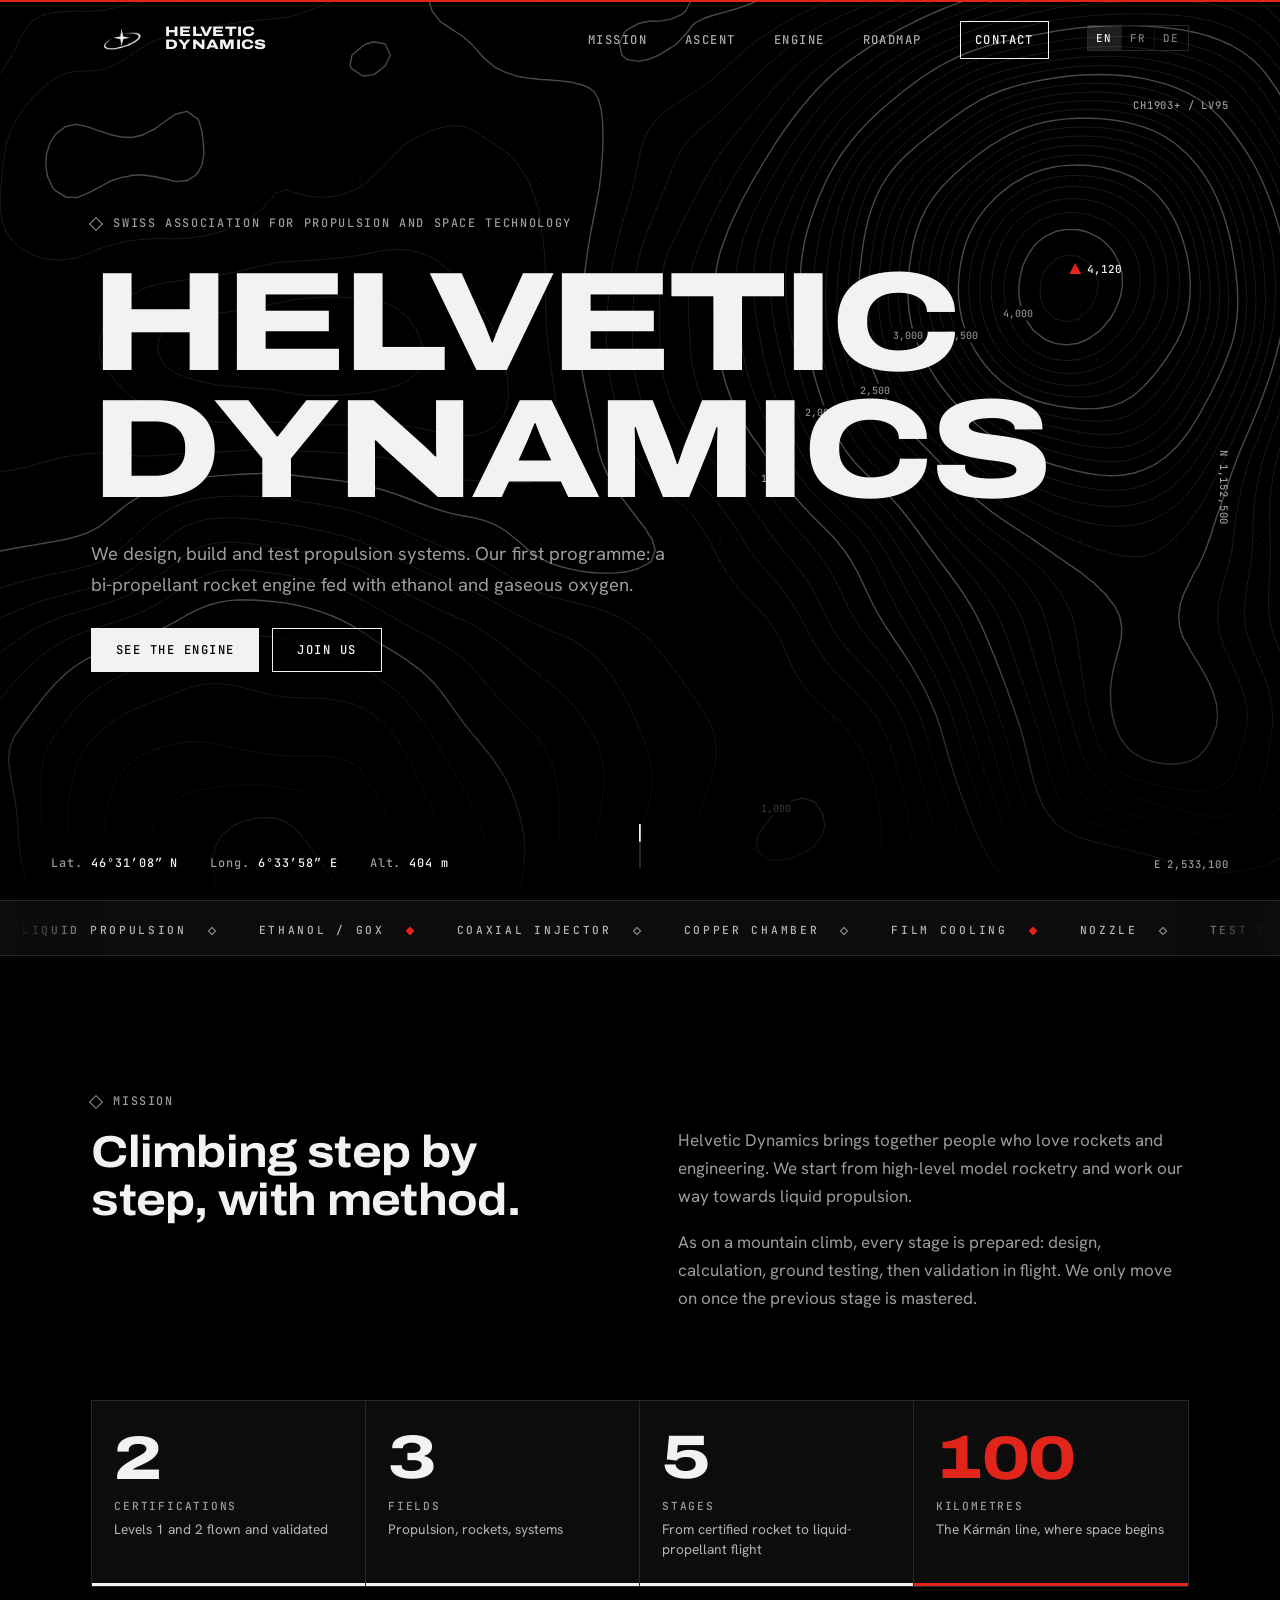
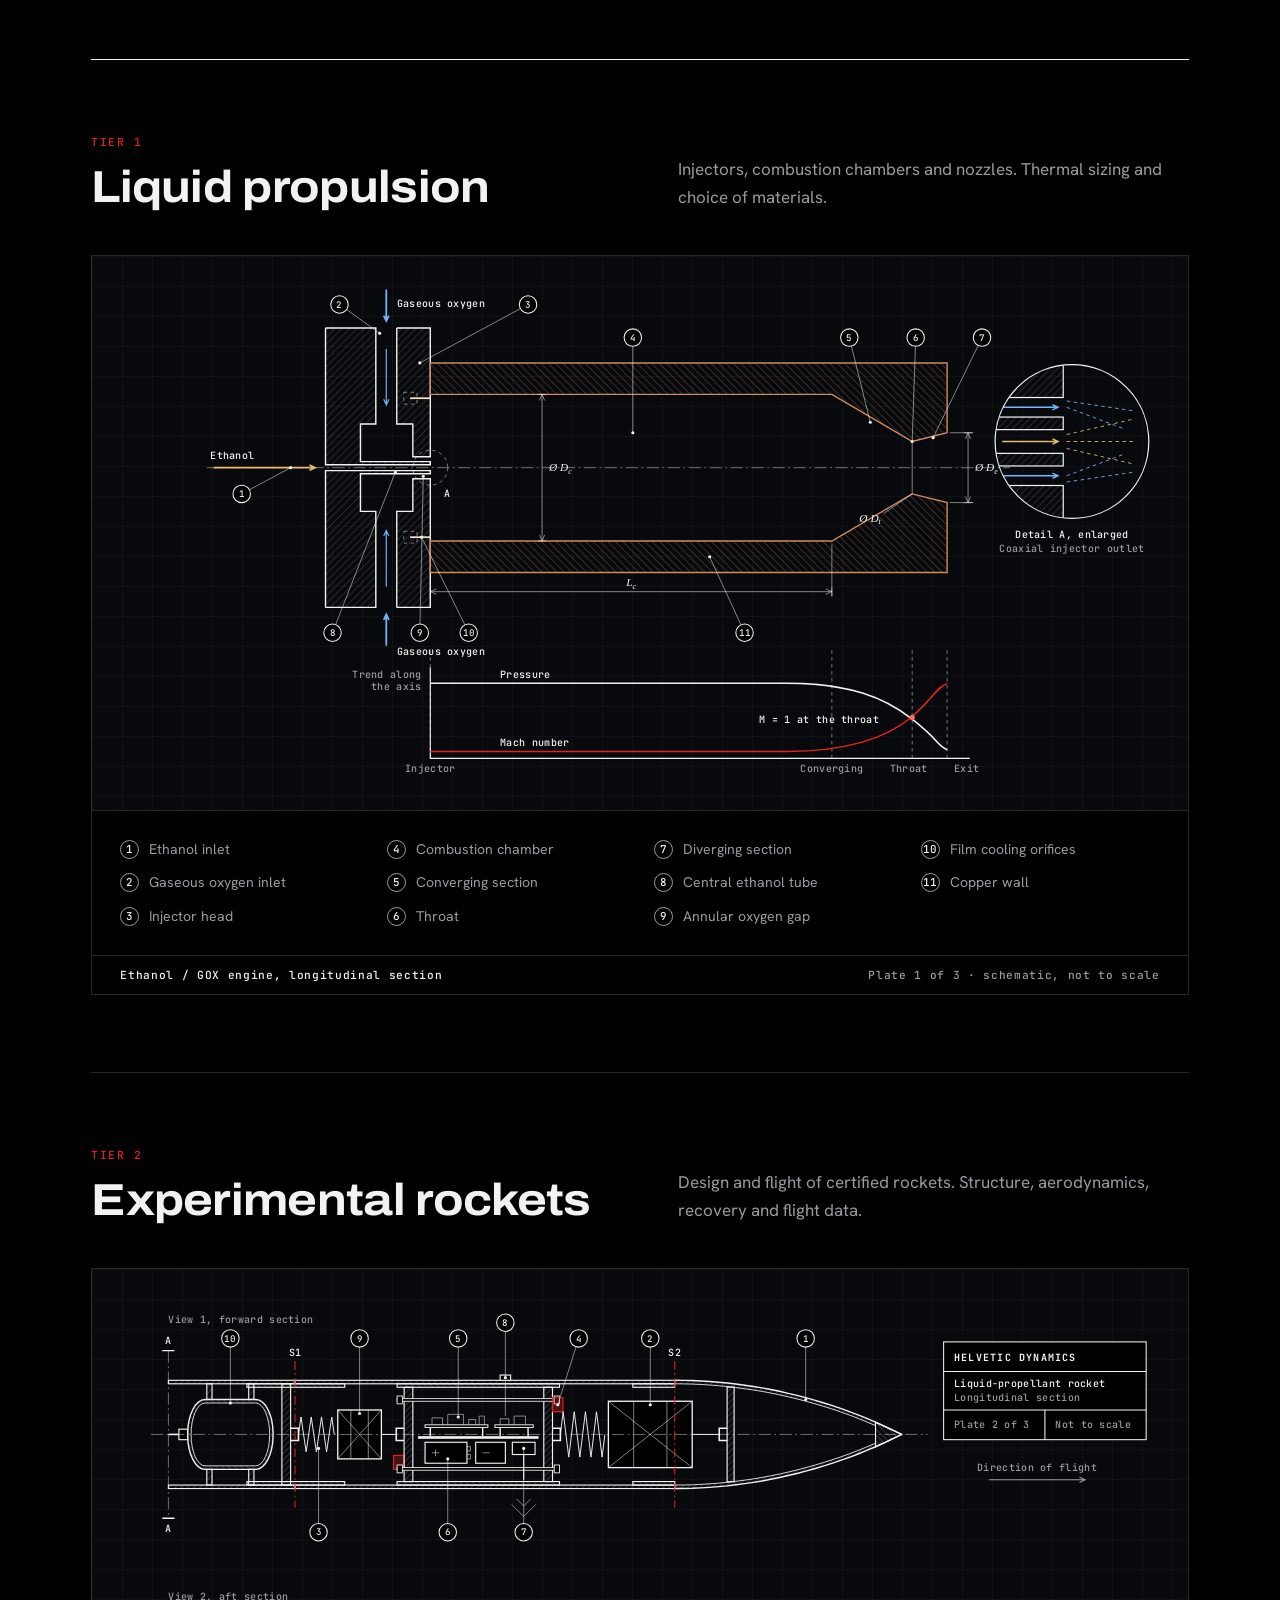
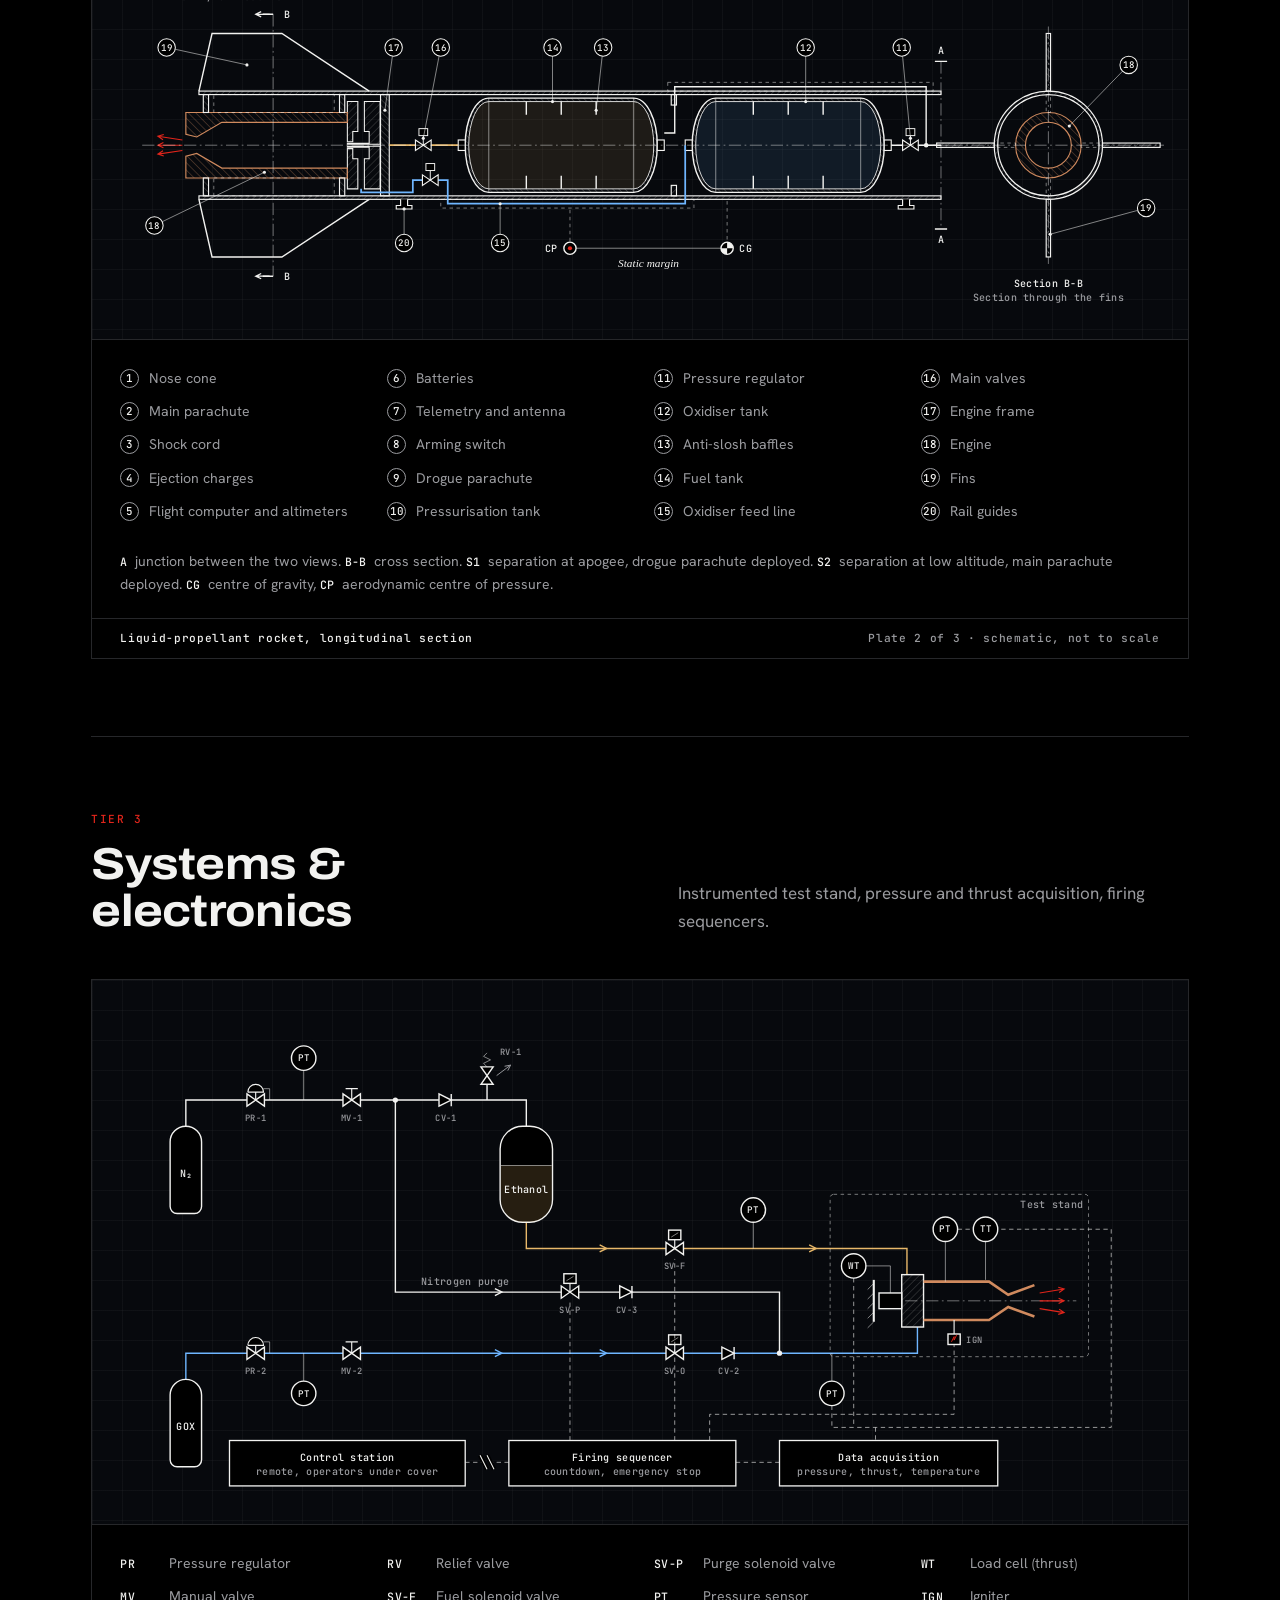
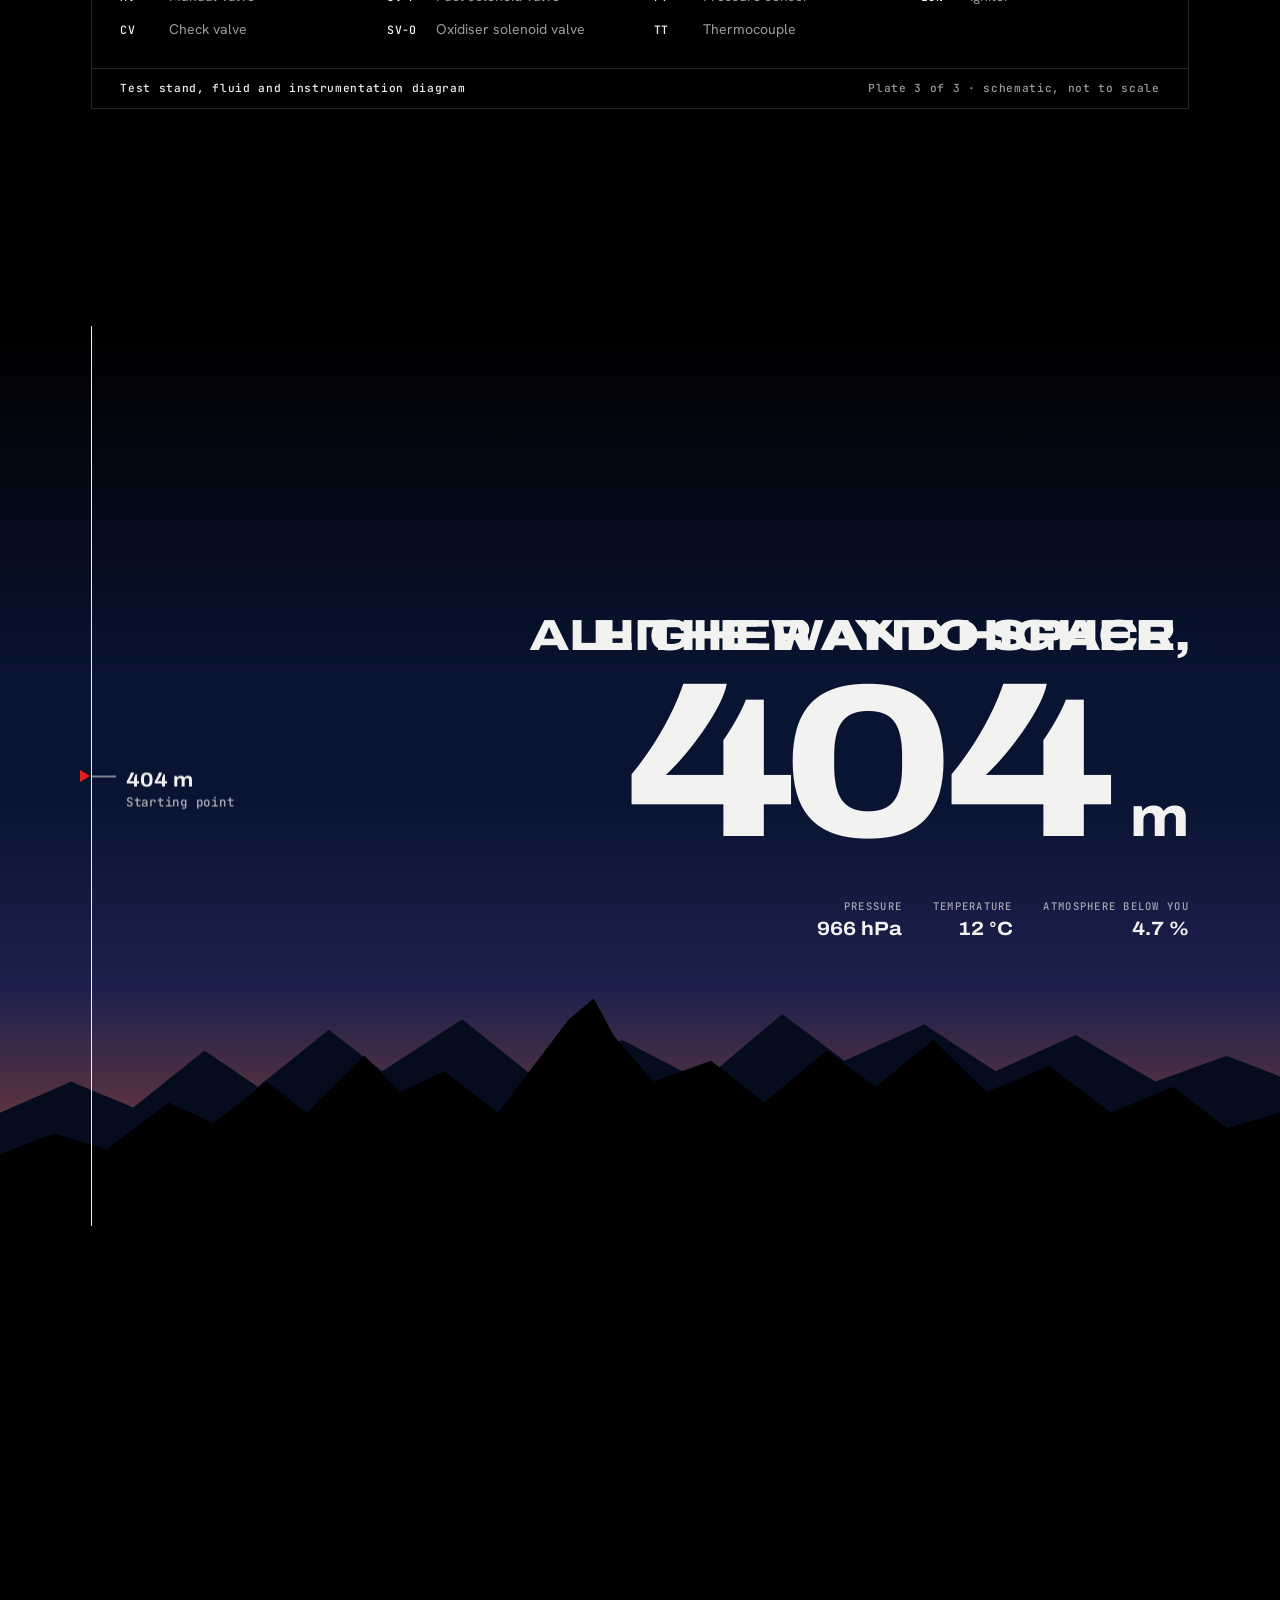
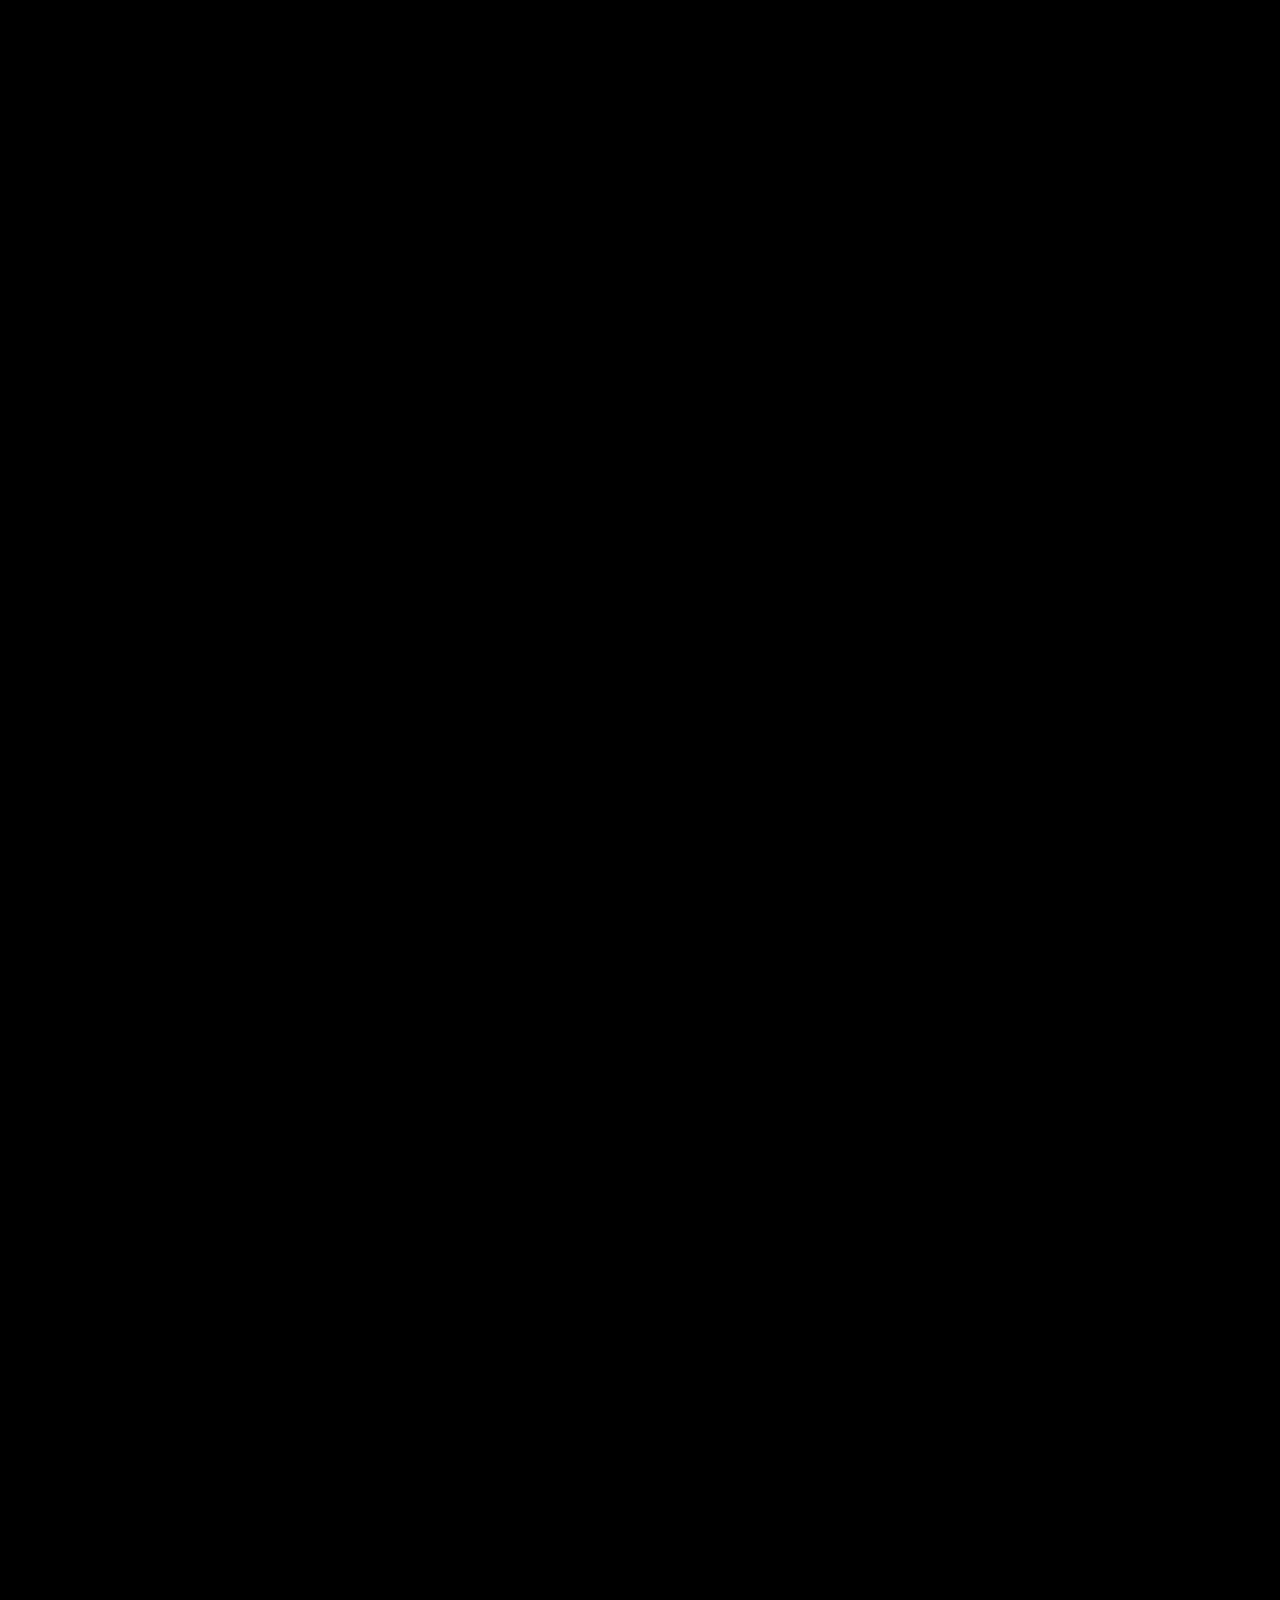
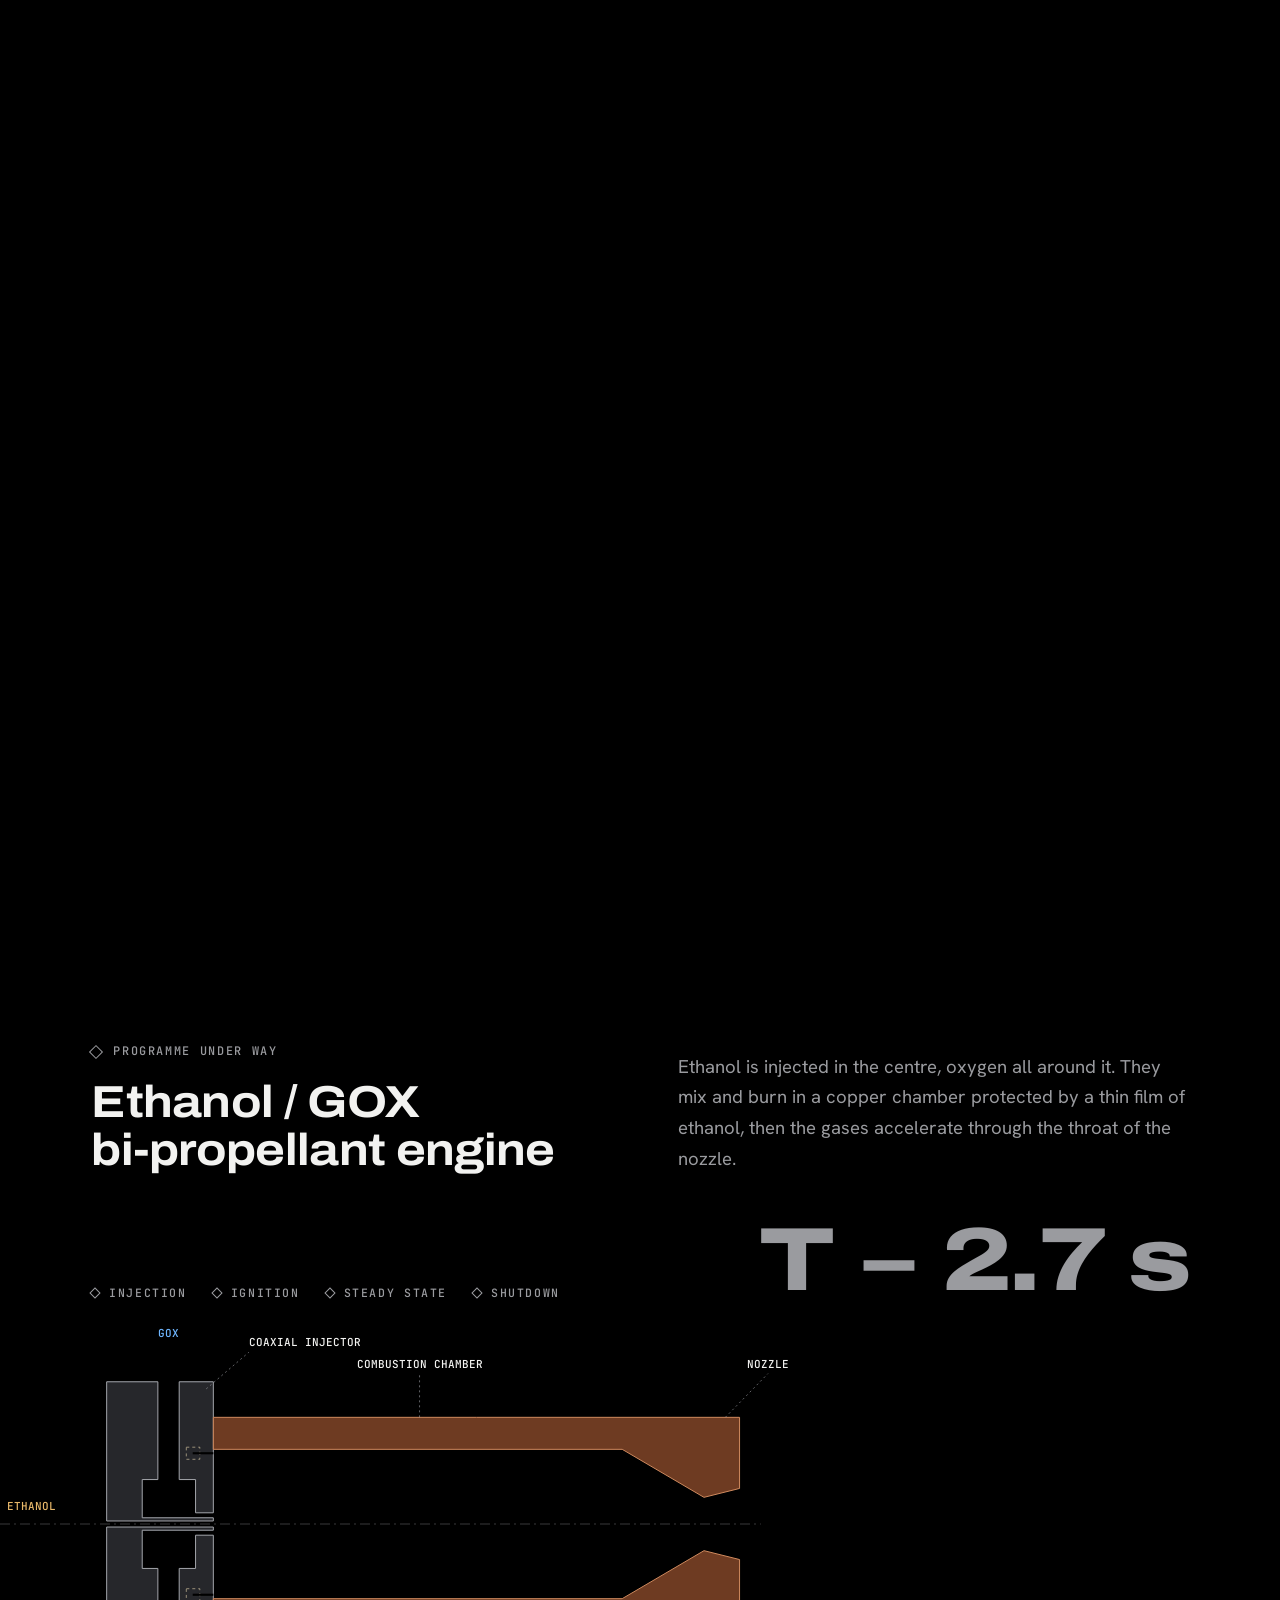
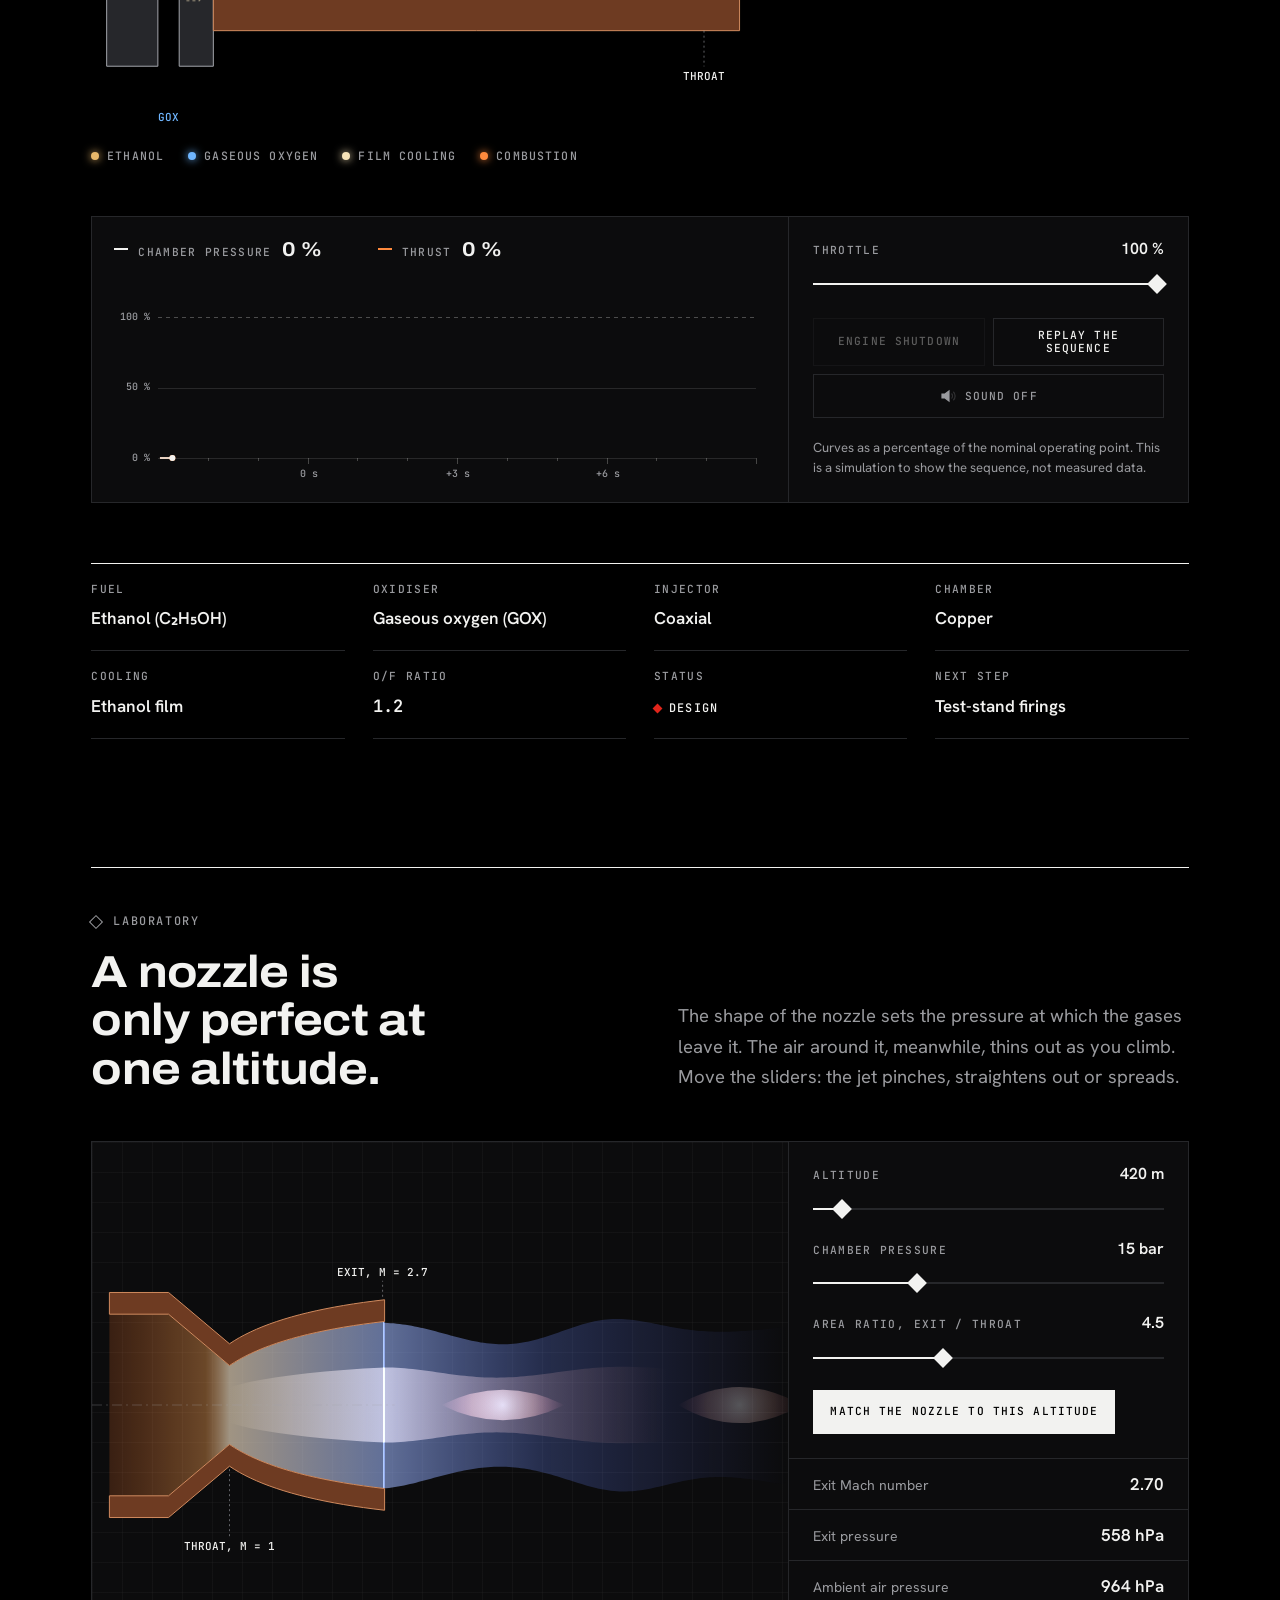
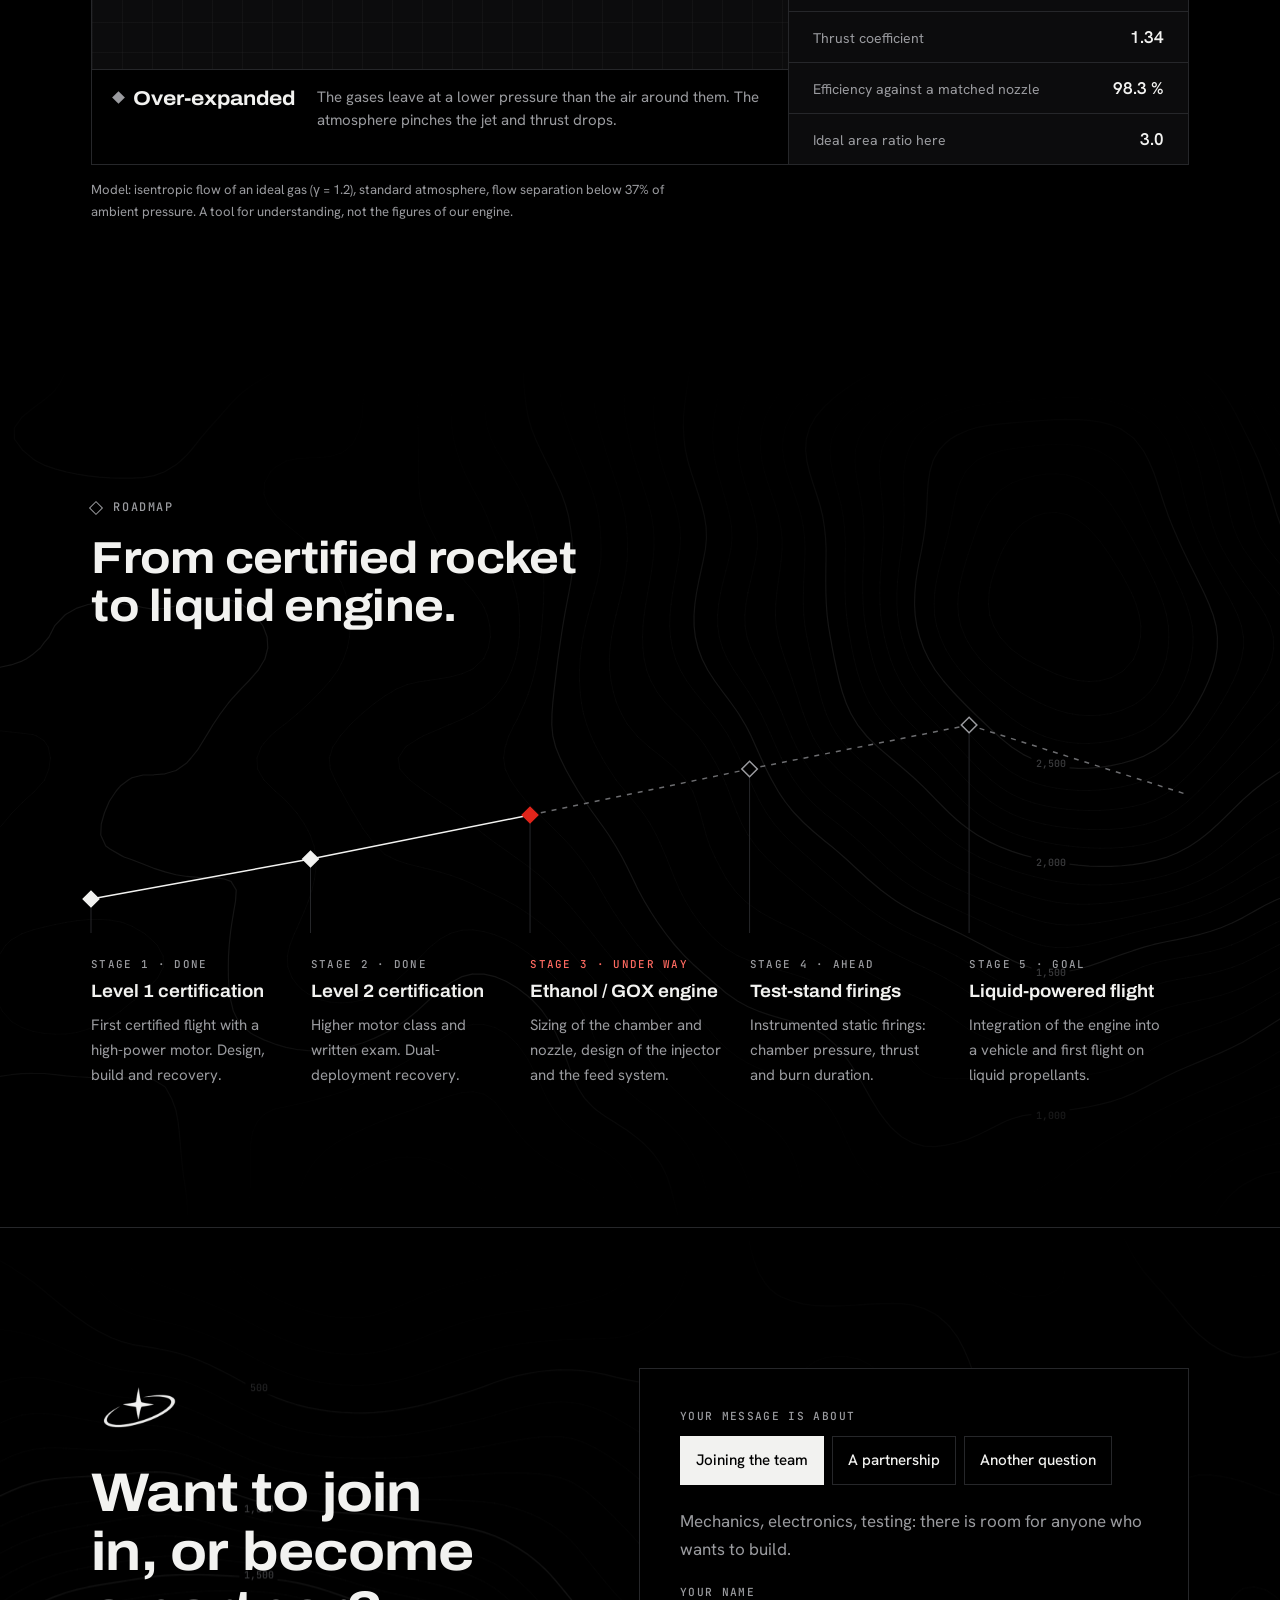
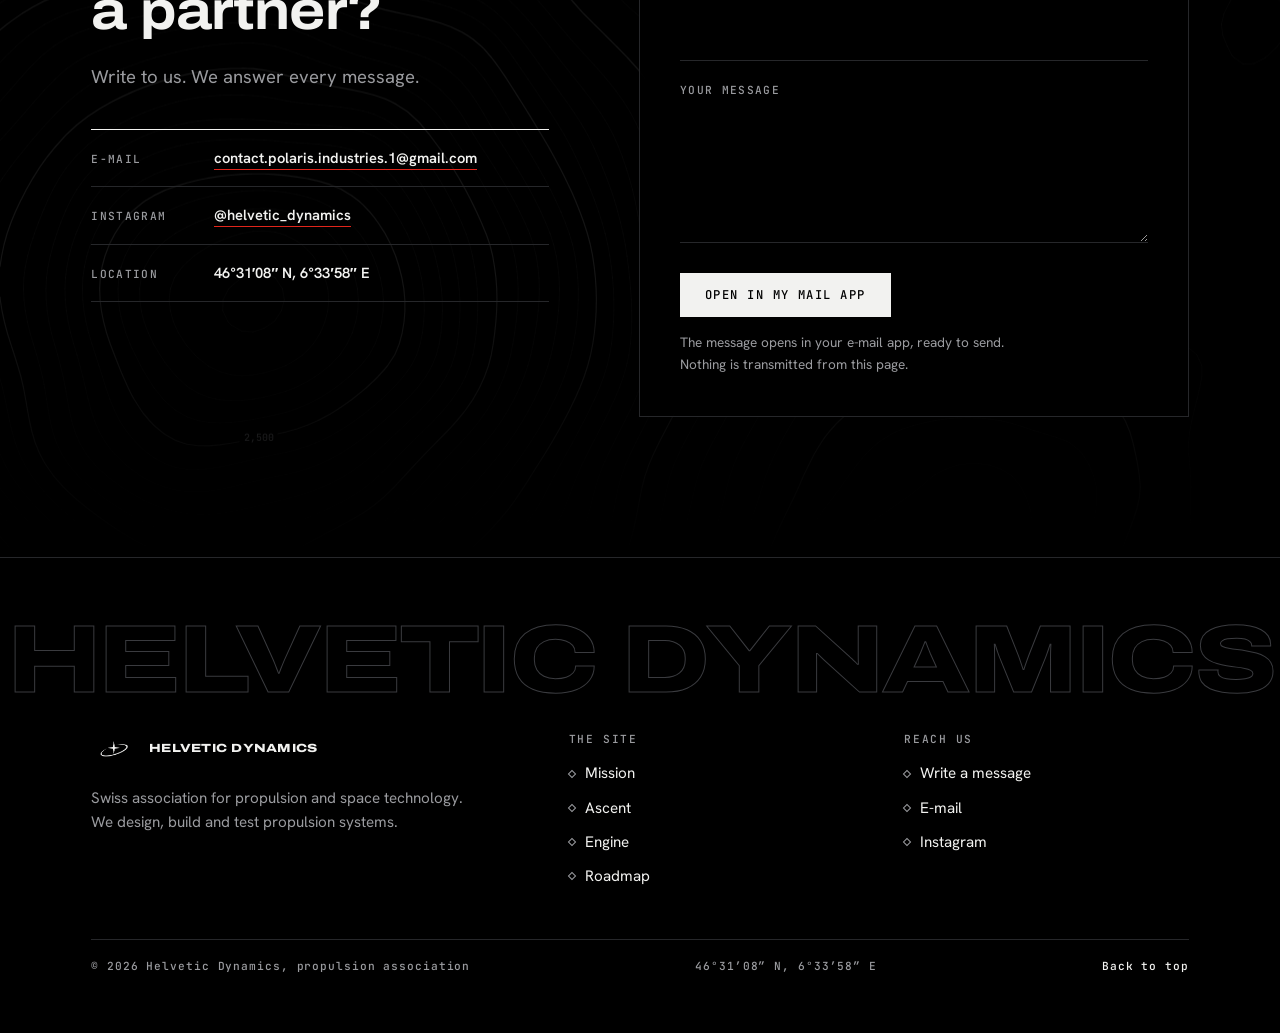
==== commit cb99b583: "Site en anglais par défaut, avec versions française et allemande - index.html passe en anglais ; fr." ====
--- a/index.html
+++ b/index.html
@@ -1,23 +1,29 @@
 <!DOCTYPE html>
-<html lang="fr" class="no-js">
+<html lang="en" class="no-js">
 <head>
 <meta charset="utf-8">
 <meta name="viewport" content="width=device-width, initial-scale=1, viewport-fit=cover">
-<title>Helvetic Dynamics — Propulsion et technologies spatiales</title>
-<meta name="description" content="Helvetic Dynamics, association suisse de propulsion et de technologies spatiales. Développement d'un moteur-fusée bi-liquide éthanol / oxygène gazeux.">
+<title>Helvetic Dynamics — Propulsion and space technology</title>
+<meta name="description" content="Helvetic Dynamics, a Swiss association for propulsion and space technology. Developing a bi-propellant rocket engine running on ethanol and gaseous oxygen.">
 <meta name="theme-color" content="#000000">
 <link rel="canonical" href="https://helvetic-dynamics.ch/">
+<link rel="alternate" hreflang="en" href="https://helvetic-dynamics.ch/">
+<link rel="alternate" hreflang="fr" href="https://helvetic-dynamics.ch/fr.html">
+<link rel="alternate" hreflang="de" href="https://helvetic-dynamics.ch/de.html">
+<link rel="alternate" hreflang="x-default" href="https://helvetic-dynamics.ch/">
 <meta property="og:type" content="website">
-<meta property="og:locale" content="fr_CH">
+<meta property="og:locale" content="en_GB">
+<meta property="og:locale:alternate" content="fr_CH">
+<meta property="og:locale:alternate" content="de_CH">
 <meta property="og:site_name" content="Helvetic Dynamics">
-<meta property="og:title" content="Helvetic Dynamics — Propulsion et technologies spatiales">
-<meta property="og:description" content="Association suisse de propulsion. Nous développons un moteur-fusée bi-liquide éthanol / oxygène gazeux.">
+<meta property="og:title" content="Helvetic Dynamics — Propulsion and space technology">
+<meta property="og:description" content="Swiss propulsion association. We are developing a bi-propellant rocket engine running on ethanol and gaseous oxygen.">
 <meta property="og:url" content="https://helvetic-dynamics.ch/">
 <meta property="og:image" content="https://helvetic-dynamics.ch/assets/og.png">
 <meta property="og:image:width" content="1200">
 <meta property="og:image:height" content="630">
 <meta name="twitter:card" content="summary_large_image">
-<script type="application/ld+json">{"@context":"https://schema.org","@type":"Organization","name":"Helvetic Dynamics","url":"https://helvetic-dynamics.ch/","logo":"https://helvetic-dynamics.ch/assets/logo.png","description":"Association suisse de propulsion et de technologies spatiales.","sameAs":["https://www.instagram.com/helvetic_dynamics/"]}</script>
+<script type="application/ld+json">{"@context":"https://schema.org","@type":"Organization","name":"Helvetic Dynamics","url":"https://helvetic-dynamics.ch/","logo":"https://helvetic-dynamics.ch/assets/logo.png","description":"Swiss association for propulsion and space technology.","sameAs":["https://www.instagram.com/helvetic_dynamics/"]}</script>
 <link rel="icon" type="image/png" href="assets/logo.png">
 <link rel="preconnect" href="https://fonts.googleapis.com">
 <link rel="preconnect" href="https://fonts.gstatic.com" crossorigin>
@@ -44,22 +50,23 @@
   setTimeout(function(){b.classList.add("out");done();setTimeout(function(){b.remove()},1300)},1650)})();</script>
 <div id="cglow" aria-hidden="true"></div>
 <div class="progress" aria-hidden="true"></div>
-<a class="skip" href="#mission">Aller au contenu</a>
+<a class="skip" href="#mission" data-t="nav.skip">Skip to content</a>
 
 <header class="nav" id="top">
   <div class="wrap nav__inner">
-    <a class="brand" href="#top" aria-label="Helvetic Dynamics, retour en haut">
+    <a class="brand" href="#top" aria-label="Helvetic Dynamics, back to top" data-ta="aria-label:nav.brand">
       <img class="logo brand__mark" src="assets/logo-mark.png" alt="" width="326" height="200">
       <span>Helvetic<br>Dynamics</span>
     </a>
-    <button type="button" class="nav__toggle" aria-expanded="false" aria-controls="menu"><span class="nav__toggle-txt">Menu</span><span class="nav__burger" aria-hidden="true"></span></button>
-    <nav aria-label="Navigation principale">
+    <button type="button" class="nav__toggle" aria-expanded="false" aria-controls="menu"><span class="nav__toggle-txt" data-t="nav.menu">Menu</span><span class="nav__burger" aria-hidden="true"></span></button>
+    <nav aria-label="Main navigation" data-ta="aria-label:nav.aria">
       <ul class="nav__links" id="menu">
-        <li><a href="#mission">Mission</a></li>
-        <li><a href="#ascension">Ascension</a></li>
-        <li><a href="#moteur">Moteur</a></li>
-        <li><a href="#parcours">Parcours</a></li>
-        <li><a href="#contact" class="nav__cta">Contact</a></li>
+        <li><a href="#mission" data-t="nav.mission">Mission</a></li>
+        <li><a href="#ascension" data-t="nav.ascent">Ascent</a></li>
+        <li><a href="#moteur" data-t="nav.engine">Engine</a></li>
+        <li><a href="#parcours" data-t="nav.route">Roadmap</a></li>
+        <li><a href="#contact" class="nav__cta" data-t="nav.contact">Contact</a></li>
+        <li class="nav__lang"><span class="vh" id="lang-label" data-t="nav.lang">Language</span><span class="lang" role="group" aria-labelledby="lang-label"><a href="index.html" hreflang="en" lang="en" aria-current="true">EN</a><a href="fr.html" hreflang="fr" lang="fr">FR</a><a href="de.html" hreflang="de" lang="de">DE</a></span></li>
       </ul>
     </nav>
   </div>
@@ -70,24 +77,24 @@
   <section class="hero" aria-labelledby="hero-title">
     <canvas class="topo" id="topo-hero" aria-hidden="true"></canvas>
     <div class="grid-ticks" aria-hidden="true">
-      <span class="tk tk--n">N 1 152 500</span>
-      <span class="tk tk--e">E 2 533 100</span>
+      <span class="tk tk--n" data-t="hero.tkn">N 1,152,500</span>
+      <span class="tk tk--e" data-t="hero.tke">E 2,533,100</span>
       <span class="tk tk--s">CH1903+ / LV95</span>
     </div>
     <div class="wrap hero__content">
-      <p class="label">Association suisse de propulsion et de technologies spatiales</p>
+      <p class="label" data-t="hero.label">Swiss association for propulsion and space technology</p>
       <h1 id="hero-title"><span class="ln"><span>Helvetic</span></span> <span class="ln"><span>Dynamics</span></span></h1>
-      <p class="lead">Nous concevons, fabriquons et testons des systèmes de propulsion. Notre premier programme&nbsp;: un moteur-fusée bi-liquide alimenté à l'éthanol et à l'oxygène gazeux.</p>
+      <p class="lead" data-t="hero.lead">We design, build and test propulsion systems. Our first programme: a bi-propellant rocket engine fed with ethanol and gaseous oxygen.</p>
       <div class="hero__actions">
-        <a class="btn btn--solid" href="#moteur">Voir le moteur</a>
-        <a class="btn btn--ghost" href="#contact">Nous rejoindre</a>
-      </div>
-    </div>
-    <a class="hero__scroll" href="#mission" aria-label="Descendre vers la mission"><span></span></a>
-    <dl class="hero__readout wrap" aria-label="Repère géographique">
-      <div><dt>Lat.</dt><dd>46°31′08″ N</dd></div>
-      <div><dt>Long.</dt><dd>6°33′58″ E</dd></div>
-      <div><dt>Alt.</dt><dd>404 m</dd></div>
+        <a class="btn btn--solid" href="#moteur" data-t="hero.cta1">See the engine</a>
+        <a class="btn btn--ghost" href="#contact" data-t="hero.cta2">Join us</a>
+      </div>
+    </div>
+    <a class="hero__scroll" href="#mission" aria-label="Scroll down to the mission" data-ta="aria-label:hero.scroll"><span></span></a>
+    <dl class="hero__readout wrap" aria-label="Geographic reference" data-ta="aria-label:hero.ro">
+      <div><dt data-t="hero.lat">Lat.</dt><dd>46°31′08″ N</dd></div>
+      <div><dt data-t="hero.lon">Long.</dt><dd>6°33′58″ E</dd></div>
+      <div><dt data-t="hero.alt">Alt.</dt><dd data-t="asc.m1a">404 m</dd></div>
     </dl>
   </section>
 
@@ -97,55 +104,55 @@
   <section class="section" id="mission" aria-labelledby="mission-title">
     <div class="wrap split">
       <div class="split__head">
-        <p class="label">Mission</p>
-        <h2 id="mission-title">Monter étape par étape, avec méthode.</h2>
+        <p class="label" data-t="nav.mission">Mission</p>
+        <h2 id="mission-title" data-t="mis.title">Climbing step by step, with method.</h2>
       </div>
       <div class="split__body rv-r">
-        <p>Helvetic Dynamics réunit des passionnés de fusées et d'ingénierie. Nous partons de l'astromodélisme de haut niveau pour aller vers la propulsion liquide.</p>
-        <p>Comme sur une course en montagne, chaque palier se prépare : conception, calcul, essais au sol, puis validation en vol. On ne passe au suivant que quand le précédent est maîtrisé.</p>
+        <p data-t="mis.p1">Helvetic Dynamics brings together people who love rockets and engineering. We start from high-level model rocketry and work our way towards liquid propulsion.</p>
+        <p data-t="mis.p2">As on a mountain climb, every stage is prepared: design, calculation, ground testing, then validation in flight. We only move on once the previous stage is mastered.</p>
       </div>
     </div>
 
     <!-- Chiffres clés : modifie data-n et les textes au fil de l'avancement -->
     <div class="wrap"><div class="stats rv">
-      <div class="stat" data-n="2"><b>2</b><span>Certifications</span><small>Niveaux 1 et 2 validés en vol</small></div>
-      <div class="stat" data-n="3"><b>3</b><span>Domaines</span><small>Propulsion, fusées, systèmes</small></div>
-      <div class="stat" data-n="5"><b>5</b><span>Étapes</span><small>De la fusée certifiée au vol à ergols liquides</small></div>
-      <div class="stat stat--red" data-n="100"><b>100</b><span>Kilomètres</span><small>La ligne de Kármán, où commence l'espace</small></div>
+      <div class="stat" data-n="2"><b>2</b><span data-t="mis.s1a">Certifications</span><small data-t="mis.s1b">Levels 1 and 2 flown and validated</small></div>
+      <div class="stat" data-n="3"><b>3</b><span data-t="mis.s2a">Fields</span><small data-t="mis.s2b">Propulsion, rockets, systems</small></div>
+      <div class="stat" data-n="5"><b>5</b><span data-t="mis.s3a">Stages</span><small data-t="mis.s3b">From certified rocket to liquid-propellant flight</small></div>
+      <div class="stat stat--red" data-n="100"><b>100</b><span data-t="mis.s4a">Kilometres</span><small data-t="mis.s4b">The Kármán line, where space begins</small></div>
     </div></div>
 
     <div class="wrap stages">
       <article class="stage">
         <header class="stage__head">
-          <div><span class="domain__alt">Palier 1</span><h3>Propulsion liquide</h3></div>
-          <p>Injecteurs, chambres de combustion et tuyères. Dimensionnement thermique et choix des matériaux.</p>
+          <div><span class="domain__alt" data-t="st.tier1">Tier 1</span><h3 data-t="st1.title">Liquid propulsion</h3></div>
+          <p data-t="st1.text">Injectors, combustion chambers and nozzles. Thermal sizing and choice of materials.</p>
         </header>
         <figure class="plate">
-          <div class="plate__scroll"><svg viewBox="0 0 1200 580" role="img" aria-label="Coupe longitudinale du moteur : tête d'injection coaxiale à gauche, chambre de combustion en cuivre, convergent, col et divergent. Sous la coupe, l'allure de la pression et du nombre de Mach le long de l'axe."><defs><pattern id="h-steel" width="6" height="6" patternUnits="userSpaceOnUse" patternTransform="rotate(45)"><line x1="0" y1="0" x2="0" y2="6" stroke="#f2f2f0" stroke-width="1" opacity=".3"/></pattern><pattern id="h-cu" width="6" height="6" patternUnits="userSpaceOnUse" patternTransform="rotate(-45)"><line x1="0" y1="0" x2="0" y2="6" stroke="#D08A5E" stroke-width="1.1" opacity=".55"/></pattern><clipPath id="clipA"><circle cx="1095" cy="185" r="88"/></clipPath></defs><g class="f"><path fill="url(#h-steel)" stroke="none" d="M240.0 55.0L297.6 55.0L297.6 165.0L280.0 165.0L280.0 208.0L360.0 208.0L360.0 211.6L240.0 211.6Z"/><path fill="url(#h-steel)" stroke="none" d="M240.0 375.0L297.6 375.0L297.6 265.0L280.0 265.0L280.0 222.0L360.0 222.0L360.0 218.4L240.0 218.4Z"/><path fill="url(#h-steel)" stroke="none" d="M321.6 55.0L360.0 55.0L360.0 202.4L340.0 202.4L340.0 165.0L321.6 165.0Z"/><path fill="url(#h-steel)" stroke="none" d="M321.6 375.0L360.0 375.0L360.0 227.6L340.0 227.6L340.0 265.0L321.6 265.0Z"/><path fill="url(#h-cu)" stroke="none" d="M360.0 95.0L952.0 95.0L952.0 175.0L912.0 185.0L820.0 131.0L360.0 131.0Z"/><path fill="url(#h-cu)" stroke="none" d="M360.0 335.0L952.0 335.0L952.0 255.0L912.0 245.0L820.0 299.0L360.0 299.0Z"/></g><path class="d" pathLength="1" d="M240.0 55.0L297.6 55.0L297.6 165.0L280.0 165.0L280.0 208.0L360.0 208.0L360.0 211.6L240.0 211.6Z"/><path class="d" pathLength="1" d="M240.0 375.0L297.6 375.0L297.6 265.0L280.0 265.0L280.0 222.0L360.0 222.0L360.0 218.4L240.0 218.4Z"/><path class="d" pathLength="1" d="M321.6 55.0L360.0 55.0L360.0 202.4L340.0 202.4L340.0 165.0L321.6 165.0Z"/><path class="d" pathLength="1" d="M321.6 375.0L360.0 375.0L360.0 227.6L340.0 227.6L340.0 265.0L321.6 265.0Z"/><path class="d cu" pathLength="1" d="M360.0 95.0L952.0 95.0L952.0 175.0L912.0 185.0L820.0 131.0L360.0 131.0Z"/><path class="d cu" pathLength="1" d="M360.0 335.0L952.0 335.0L952.0 255.0L912.0 245.0L820.0 299.0L360.0 299.0Z"/><g class="f"><path class="axis" d="M104 215H1024"/><rect class="hid" x="329.6" y="128.6" width="15.2" height="13.6"/><path d="M336.8 135.4H360" stroke="#F6E3B8" stroke-width="2"/><rect class="hid" x="329.6" y="287.8" width="15.2" height="13.6"/><path d="M336.8 294.6H360" stroke="#F6E3B8" stroke-width="2"/><path d="M112 215L228 215M221.7 218.0L228 215L221.7 212.0" stroke="#E8B86A" stroke-width="2"/><path d="M309.6 11L309.6 47M306.6 40.7L309.6 47L312.6 40.7" stroke="#6FB6FF" stroke-width="2"/><path d="M309.6 419L309.6 383M312.6 389.3L309.6 383L306.6 389.3" stroke="#6FB6FF" stroke-width="2"/><path d="M309.6 79L309.6 143M306.6 136.7L309.6 143L312.6 136.7" stroke="#6FB6FF" stroke-width="1.3"/><path d="M309.6 351L309.6 287M312.6 293.3L309.6 287L306.6 293.3" stroke="#6FB6FF" stroke-width="1.3"/><text x="108" y="205" fill="#E8B86A">Éthanol</text><text x="321.6" y="31" fill="#6FB6FF">Oxygène gazeux</text><text x="321.6" y="429" fill="#6FB6FF">Oxygène gazeux</text><path class="thin" d="M360 339V363M820 303V363"/><path class="thin" d="M360 357H820M360 352V362M820 352V362M360 357l7 -3M360 357l7 3M820 357l-7 -3M820 357l-7 3"/><text class="it" x="590.0" y="351" text-anchor="middle">L<tspan class="sub" dy="3">c</tspan></text><path class="thin" d="M488 131V299M483 131H493M483 299H493M488 131l-3 7M488 131l3 7M488 299l-3 -7M488 299l3 -7"/><text class="it" x="496" y="219.0" text-anchor="start">Ø D<tspan class="sub" dy="3">c</tspan></text><path class="thin" d="M955 175H982M955 255H982"/><path class="thin" d="M976 175V255M971 175H981M971 255H981M976 175l-3 7M976 175l3 7M976 255l-3 -7M976 255l3 -7"/><text class="it" x="984" y="219.0" text-anchor="start">Ø D<tspan class="sub" dy="3">e</tspan></text><path class="thin" d="M912 185.0V245.0"/><path class="thin" d="M912 245.0L880 267"/><text class="it" x="876" y="277" text-anchor="end">Ø D<tspan class="sub" dy="3">t</tspan></text><g class="b" data-n="1"><path class="thin" d="M152.8 240.3L200 215"/><circle class="dot" cx="200" cy="215" r="1.8"/><circle class="halo" cx="144" cy="245" r="10"/><circle class="bal" cx="144" cy="245" r="10"/><text class="bn" x="144" y="248.6" text-anchor="middle">1</text></g><g class="b" data-n="2"><path class="thin" d="M264.1 33.8L302.0 61"/><circle class="dot" cx="302.0" cy="61" r="1.8"/><circle class="halo" cx="256" cy="28" r="10"/><circle class="bal" cx="256" cy="28" r="10"/><text class="bn" x="256" y="31.6" text-anchor="middle">2</text></g><g class="b" data-n="3"><path class="thin" d="M463.2 32.8L348 95"/><circle class="dot" cx="348" cy="95" r="1.8"/><circle class="halo" cx="472" cy="28" r="10"/><circle class="bal" cx="472" cy="28" r="10"/><text class="bn" x="472" y="31.6" text-anchor="middle">3</text></g><g class="b" data-n="4"><path class="thin" d="M592.0 76.0L592 175"/><circle class="dot" cx="592" cy="175" r="1.8"/><circle class="halo" cx="592" cy="66" r="10"/><circle class="bal" cx="592" cy="66" r="10"/><text class="bn" x="592" y="69.6" text-anchor="middle">4</text></g><g class="b" data-n="5"><path class="thin" d="M842.4 75.7L864 163"/><circle class="dot" cx="864" cy="163" r="1.8"/><circle class="halo" cx="840" cy="66" r="10"/><circle class="bal" cx="840" cy="66" r="10"/><text class="bn" x="840" y="69.6" text-anchor="middle">5</text></g><g class="b" data-n="6"><path class="thin" d="M915.7 76.0L912 185.0"/><circle class="dot" cx="912" cy="185.0" r="1.8"/><circle class="halo" cx="916" cy="66" r="10"/><circle class="bal" cx="916" cy="66" r="10"/><text class="bn" x="916" y="69.6" text-anchor="middle">6</text></g><g class="b" data-n="7"><path class="thin" d="M987.6 75.0L936 180.6"/><circle class="dot" cx="936" cy="180.6" r="1.8"/><circle class="halo" cx="992" cy="66" r="10"/><circle class="bal" cx="992" cy="66" r="10"/><text class="bn" x="992" y="69.6" text-anchor="middle">7</text></g><g class="b" data-n="8"><path class="thin" d="M251.6 394.7L320 220.2"/><circle class="dot" cx="320" cy="220.2" r="1.8"/><circle class="halo" cx="248" cy="404" r="10"/><circle class="bal" cx="248" cy="404" r="10"/><text class="bn" x="248" y="407.6" text-anchor="middle">8</text></g><g class="b" data-n="9"><path class="thin" d="M348.2 394.0L352 224.8"/><circle class="dot" cx="352" cy="224.8" r="1.8"/><circle class="halo" cx="348" cy="404" r="10"/><circle class="bal" cx="348" cy="404" r="10"/><text class="bn" x="348" y="407.6" text-anchor="middle">9</text></g><g class="b" data-n="10"><path class="thin" d="M399.6 395.0L350.0 294.6"/><circle class="dot" cx="350.0" cy="294.6" r="1.8"/><circle class="halo" cx="404" cy="404" r="10"/><circle class="bal" cx="404" cy="404" r="10"/><text class="bn" x="404" y="407.6" text-anchor="middle">10</text></g><g class="b" data-n="11"><path class="thin" d="M715.8 394.9L680 317.0"/><circle class="dot" cx="680" cy="317.0" r="1.8"/><circle class="halo" cx="720" cy="404" r="10"/><circle class="bal" cx="720" cy="404" r="10"/><text class="bn" x="720" y="407.6" text-anchor="middle">11</text></g><circle class="hid" cx="360" cy="215" r="20"/><text x="376" y="249">A</text><g clip-path="url(#clipA)"><rect x="995" y="157.0" width="90" height="14.4" fill="url(#h-steel)" stroke="#f2f2f0" stroke-width="1.4"/><rect x="995" y="73.0" width="90" height="61.6" fill="url(#h-steel)" stroke="#f2f2f0" stroke-width="1.4"/><path d="M1015 145.8L1079 145.8M1072.7 148.8L1079 145.8L1072.7 142.8" stroke="#6FB6FF" stroke-width="1.6"/><path d="M1089 145.8L1155 170.6M1089 138.6L1165 149.8" stroke="#6FB6FF" stroke-width="1" stroke-dasharray="4 4"/><path d="M1089 177.0L1165 159.4" stroke="#E8B86A" stroke-width="1" stroke-dasharray="4 4"/><rect x="995" y="198.6" width="90" height="14.4" fill="url(#h-steel)" stroke="#f2f2f0" stroke-width="1.4"/><rect x="995" y="235.4" width="90" height="61.6" fill="url(#h-steel)" stroke="#f2f2f0" stroke-width="1.4"/><path d="M1015 224.2L1079 224.2M1072.7 227.2L1079 224.2L1072.7 221.2" stroke="#6FB6FF" stroke-width="1.6"/><path d="M1089 224.2L1155 199.4M1089 231.4L1165 220.2" stroke="#6FB6FF" stroke-width="1" stroke-dasharray="4 4"/><path d="M1089 193.0L1165 210.6" stroke="#E8B86A" stroke-width="1" stroke-dasharray="4 4"/><path d="M1015 185L1079 185M1072.7 188.0L1079 185L1072.7 182.0" stroke="#E8B86A" stroke-width="1.8"/><path d="M1089 185H1169" stroke="#E8B86A" stroke-width="1" stroke-dasharray="4 4"/></g><circle cx="1095" cy="185" r="88" stroke-width="1.4"/><text x="1095" y="295" text-anchor="middle">Détail A, agrandi</text><text x="1095" y="311" text-anchor="middle" class="mu">Sortie de l'injecteur coaxial</text><path class="hid" d="M360 424V548M820 424V548M912 424V548M952 424V548"/><path d="M360 444V548H978" stroke-width="1.3"/><path d="M360 462H768C840 462 880 478 912 503S940 533 952 538" stroke-width="1.8"/><path d="M360 540H768C840 540 884 524 912 500S936 470 952 462" stroke="#e1251b" stroke-width="1.8"/><text x="440" y="456">Pression</text><text x="440" y="534" fill="#ff6a61">Nombre de Mach</text><circle cx="912" cy="501" r="3" fill="#ff6a61" stroke="none"/><text x="874" y="507" text-anchor="end" fill="#ff6a61">M = 1 au col</text><text class="mu" x="360" y="564" text-anchor="middle">Injecteur</text><text class="mu" x="820" y="564" text-anchor="middle">Convergent</text><text class="mu" x="908" y="564" text-anchor="middle">Col</text><text class="mu" x="960" y="564">Sortie</text><text class="mu" x="350" y="456" text-anchor="end">Évolution le long</text><text class="mu" x="350" y="470" text-anchor="end">de l'axe (allure)</text></g></svg></div>
-          <ol class="legend legend--link"><li><button type="button" data-n="1">Arrivée d'éthanol</button></li><li><button type="button" data-n="2">Arrivée d'oxygène gazeux</button></li><li><button type="button" data-n="3">Tête d'injection</button></li><li><button type="button" data-n="4">Chambre de combustion</button></li><li><button type="button" data-n="5">Convergent</button></li><li><button type="button" data-n="6">Col</button></li><li><button type="button" data-n="7">Divergent</button></li><li><button type="button" data-n="8">Tube central d'éthanol</button></li><li><button type="button" data-n="9">Fente annulaire d'oxygène</button></li><li><button type="button" data-n="10">Orifices du film de refroidissement</button></li><li><button type="button" data-n="11">Paroi en cuivre</button></li></ol>
-          <figcaption><span>Moteur éthanol / GOX, coupe longitudinale</span><span>Planche 1 / 3 · schéma de principe, sans échelle</span></figcaption>
+          <div class="plate__scroll"><svg viewBox="0 0 1200 580" role="img" data-ta="aria-label:st1.aria" aria-label="Longitudinal section of the engine: coaxial injector head on the left, copper combustion chamber, converging section, throat and diverging section. Below the section, the trend of pressure and Mach number along the axis."><defs><pattern id="h-steel" width="6" height="6" patternUnits="userSpaceOnUse" patternTransform="rotate(45)"><line x1="0" y1="0" x2="0" y2="6" stroke="#f2f2f0" stroke-width="1" opacity=".3"/></pattern><pattern id="h-cu" width="6" height="6" patternUnits="userSpaceOnUse" patternTransform="rotate(-45)"><line x1="0" y1="0" x2="0" y2="6" stroke="#D08A5E" stroke-width="1.1" opacity=".55"/></pattern><clipPath id="clipA"><circle cx="1095" cy="185" r="88"/></clipPath></defs><g class="f"><path fill="url(#h-steel)" stroke="none" d="M240.0 55.0L297.6 55.0L297.6 165.0L280.0 165.0L280.0 208.0L360.0 208.0L360.0 211.6L240.0 211.6Z"/><path fill="url(#h-steel)" stroke="none" d="M240.0 375.0L297.6 375.0L297.6 265.0L280.0 265.0L280.0 222.0L360.0 222.0L360.0 218.4L240.0 218.4Z"/><path fill="url(#h-steel)" stroke="none" d="M321.6 55.0L360.0 55.0L360.0 202.4L340.0 202.4L340.0 165.0L321.6 165.0Z"/><path fill="url(#h-steel)" stroke="none" d="M321.6 375.0L360.0 375.0L360.0 227.6L340.0 227.6L340.0 265.0L321.6 265.0Z"/><path fill="url(#h-cu)" stroke="none" d="M360.0 95.0L952.0 95.0L952.0 175.0L912.0 185.0L820.0 131.0L360.0 131.0Z"/><path fill="url(#h-cu)" stroke="none" d="M360.0 335.0L952.0 335.0L952.0 255.0L912.0 245.0L820.0 299.0L360.0 299.0Z"/></g><path class="d" pathLength="1" d="M240.0 55.0L297.6 55.0L297.6 165.0L280.0 165.0L280.0 208.0L360.0 208.0L360.0 211.6L240.0 211.6Z"/><path class="d" pathLength="1" d="M240.0 375.0L297.6 375.0L297.6 265.0L280.0 265.0L280.0 222.0L360.0 222.0L360.0 218.4L240.0 218.4Z"/><path class="d" pathLength="1" d="M321.6 55.0L360.0 55.0L360.0 202.4L340.0 202.4L340.0 165.0L321.6 165.0Z"/><path class="d" pathLength="1" d="M321.6 375.0L360.0 375.0L360.0 227.6L340.0 227.6L340.0 265.0L321.6 265.0Z"/><path class="d cu" pathLength="1" d="M360.0 95.0L952.0 95.0L952.0 175.0L912.0 185.0L820.0 131.0L360.0 131.0Z"/><path class="d cu" pathLength="1" d="M360.0 335.0L952.0 335.0L952.0 255.0L912.0 245.0L820.0 299.0L360.0 299.0Z"/><g class="f"><path class="axis" d="M104 215H1024"/><rect class="hid" x="329.6" y="128.6" width="15.2" height="13.6"/><path d="M336.8 135.4H360" stroke="#F6E3B8" stroke-width="2"/><rect class="hid" x="329.6" y="287.8" width="15.2" height="13.6"/><path d="M336.8 294.6H360" stroke="#F6E3B8" stroke-width="2"/><path d="M112 215L228 215M221.7 218.0L228 215L221.7 212.0" stroke="#E8B86A" stroke-width="2"/><path d="M309.6 11L309.6 47M306.6 40.7L309.6 47L312.6 40.7" stroke="#6FB6FF" stroke-width="2"/><path d="M309.6 419L309.6 383M312.6 389.3L309.6 383L306.6 389.3" stroke="#6FB6FF" stroke-width="2"/><path d="M309.6 79L309.6 143M306.6 136.7L309.6 143L312.6 136.7" stroke="#6FB6FF" stroke-width="1.3"/><path d="M309.6 351L309.6 287M312.6 293.3L309.6 287L306.6 293.3" stroke="#6FB6FF" stroke-width="1.3"/><text x="108" y="205" fill="#E8B86A" data-t="pl1.eth">Ethanol</text><text x="321.6" y="31" fill="#6FB6FF" data-t="pl1.gox">Gaseous oxygen</text><text x="321.6" y="429" fill="#6FB6FF" data-t="pl1.gox2">Gaseous oxygen</text><path class="thin" d="M360 339V363M820 303V363"/><path class="thin" d="M360 357H820M360 352V362M820 352V362M360 357l7 -3M360 357l7 3M820 357l-7 -3M820 357l-7 3"/><text class="it" x="590.0" y="351" text-anchor="middle">L<tspan class="sub" dy="3">c</tspan></text><path class="thin" d="M488 131V299M483 131H493M483 299H493M488 131l-3 7M488 131l3 7M488 299l-3 -7M488 299l3 -7"/><text class="it" x="496" y="219.0" text-anchor="start">Ø D<tspan class="sub" dy="3">c</tspan></text><path class="thin" d="M955 175H982M955 255H982"/><path class="thin" d="M976 175V255M971 175H981M971 255H981M976 175l-3 7M976 175l3 7M976 255l-3 -7M976 255l3 -7"/><text class="it" x="984" y="219.0" text-anchor="start">Ø D<tspan class="sub" dy="3">e</tspan></text><path class="thin" d="M912 185.0V245.0"/><path class="thin" d="M912 245.0L880 267"/><text class="it" x="876" y="277" text-anchor="end">Ø D<tspan class="sub" dy="3">t</tspan></text><g class="b" data-n="1"><path class="thin" d="M152.8 240.3L200 215"/><circle class="dot" cx="200" cy="215" r="1.8"/><circle class="halo" cx="144" cy="245" r="10"/><circle class="bal" cx="144" cy="245" r="10"/><text class="bn" x="144" y="248.6" text-anchor="middle">1</text></g><g class="b" data-n="2"><path class="thin" d="M264.1 33.8L302.0 61"/><circle class="dot" cx="302.0" cy="61" r="1.8"/><circle class="halo" cx="256" cy="28" r="10"/><circle class="bal" cx="256" cy="28" r="10"/><text class="bn" x="256" y="31.6" text-anchor="middle">2</text></g><g class="b" data-n="3"><path class="thin" d="M463.2 32.8L348 95"/><circle class="dot" cx="348" cy="95" r="1.8"/><circle class="halo" cx="472" cy="28" r="10"/><circle class="bal" cx="472" cy="28" r="10"/><text class="bn" x="472" y="31.6" text-anchor="middle">3</text></g><g class="b" data-n="4"><path class="thin" d="M592.0 76.0L592 175"/><circle class="dot" cx="592" cy="175" r="1.8"/><circle class="halo" cx="592" cy="66" r="10"/><circle class="bal" cx="592" cy="66" r="10"/><text class="bn" x="592" y="69.6" text-anchor="middle">4</text></g><g class="b" data-n="5"><path class="thin" d="M842.4 75.7L864 163"/><circle class="dot" cx="864" cy="163" r="1.8"/><circle class="halo" cx="840" cy="66" r="10"/><circle class="bal" cx="840" cy="66" r="10"/><text class="bn" x="840" y="69.6" text-anchor="middle">5</text></g><g class="b" data-n="6"><path class="thin" d="M915.7 76.0L912 185.0"/><circle class="dot" cx="912" cy="185.0" r="1.8"/><circle class="halo" cx="916" cy="66" r="10"/><circle class="bal" cx="916" cy="66" r="10"/><text class="bn" x="916" y="69.6" text-anchor="middle">6</text></g><g class="b" data-n="7"><path class="thin" d="M987.6 75.0L936 180.6"/><circle class="dot" cx="936" cy="180.6" r="1.8"/><circle class="halo" cx="992" cy="66" r="10"/><circle class="bal" cx="992" cy="66" r="10"/><text class="bn" x="992" y="69.6" text-anchor="middle">7</text></g><g class="b" data-n="8"><path class="thin" d="M251.6 394.7L320 220.2"/><circle class="dot" cx="320" cy="220.2" r="1.8"/><circle class="halo" cx="248" cy="404" r="10"/><circle class="bal" cx="248" cy="404" r="10"/><text class="bn" x="248" y="407.6" text-anchor="middle">8</text></g><g class="b" data-n="9"><path class="thin" d="M348.2 394.0L352 224.8"/><circle class="dot" cx="352" cy="224.8" r="1.8"/><circle class="halo" cx="348" cy="404" r="10"/><circle class="bal" cx="348" cy="404" r="10"/><text class="bn" x="348" y="407.6" text-anchor="middle">9</text></g><g class="b" data-n="10"><path class="thin" d="M399.6 395.0L350.0 294.6"/><circle class="dot" cx="350.0" cy="294.6" r="1.8"/><circle class="halo" cx="404" cy="404" r="10"/><circle class="bal" cx="404" cy="404" r="10"/><text class="bn" x="404" y="407.6" text-anchor="middle">10</text></g><g class="b" data-n="11"><path class="thin" d="M715.8 394.9L680 317.0"/><circle class="dot" cx="680" cy="317.0" r="1.8"/><circle class="halo" cx="720" cy="404" r="10"/><circle class="bal" cx="720" cy="404" r="10"/><text class="bn" x="720" y="407.6" text-anchor="middle">11</text></g><circle class="hid" cx="360" cy="215" r="20"/><text x="376" y="249">A</text><g clip-path="url(#clipA)"><rect x="995" y="157.0" width="90" height="14.4" fill="url(#h-steel)" stroke="#f2f2f0" stroke-width="1.4"/><rect x="995" y="73.0" width="90" height="61.6" fill="url(#h-steel)" stroke="#f2f2f0" stroke-width="1.4"/><path d="M1015 145.8L1079 145.8M1072.7 148.8L1079 145.8L1072.7 142.8" stroke="#6FB6FF" stroke-width="1.6"/><path d="M1089 145.8L1155 170.6M1089 138.6L1165 149.8" stroke="#6FB6FF" stroke-width="1" stroke-dasharray="4 4"/><path d="M1089 177.0L1165 159.4" stroke="#E8B86A" stroke-width="1" stroke-dasharray="4 4"/><rect x="995" y="198.6" width="90" height="14.4" fill="url(#h-steel)" stroke="#f2f2f0" stroke-width="1.4"/><rect x="995" y="235.4" width="90" height="61.6" fill="url(#h-steel)" stroke="#f2f2f0" stroke-width="1.4"/><path d="M1015 224.2L1079 224.2M1072.7 227.2L1079 224.2L1072.7 221.2" stroke="#6FB6FF" stroke-width="1.6"/><path d="M1089 224.2L1155 199.4M1089 231.4L1165 220.2" stroke="#6FB6FF" stroke-width="1" stroke-dasharray="4 4"/><path d="M1089 193.0L1165 210.6" stroke="#E8B86A" stroke-width="1" stroke-dasharray="4 4"/><path d="M1015 185L1079 185M1072.7 188.0L1079 185L1072.7 182.0" stroke="#E8B86A" stroke-width="1.8"/><path d="M1089 185H1169" stroke="#E8B86A" stroke-width="1" stroke-dasharray="4 4"/></g><circle cx="1095" cy="185" r="88" stroke-width="1.4"/><text x="1095" y="295" text-anchor="middle" data-t="pl1.detail">Detail A, enlarged</text><text x="1095" y="311" text-anchor="middle" class="mu" data-t="pl1.coax">Coaxial injector outlet</text><path class="hid" d="M360 424V548M820 424V548M912 424V548M952 424V548"/><path d="M360 444V548H978" stroke-width="1.3"/><path d="M360 462H768C840 462 880 478 912 503S940 533 952 538" stroke-width="1.8"/><path d="M360 540H768C840 540 884 524 912 500S936 470 952 462" stroke="#e1251b" stroke-width="1.8"/><text x="440" y="456" data-t="pl1.press">Pressure</text><text x="440" y="534" fill="#ff6a61" data-t="pl1.mach">Mach number</text><circle cx="912" cy="501" r="3" fill="#ff6a61" stroke="none"/><text x="874" y="507" text-anchor="end" fill="#ff6a61" data-t="pl1.m1">M = 1 at the throat</text><text class="mu" x="360" y="564" text-anchor="middle" data-t="pl1.inj">Injector</text><text class="mu" x="820" y="564" text-anchor="middle" data-t="pl1.conv">Converging</text><text class="mu" x="908" y="564" text-anchor="middle" data-t="pl1.throat">Throat</text><text class="mu" x="960" y="564" data-t="pl1.exit">Exit</text><text class="mu" x="350" y="456" text-anchor="end" data-t="pl1.along1">Trend along</text><text class="mu" x="350" y="470" text-anchor="end" data-t="pl1.along2">the axis</text></g></svg></div>
+          <ol class="legend legend--link"><li><button type="button" data-n="1" data-t="pl1.l1">Ethanol inlet</button></li><li><button type="button" data-n="2" data-t="pl1.l2">Gaseous oxygen inlet</button></li><li><button type="button" data-n="3" data-t="pl1.l3">Injector head</button></li><li><button type="button" data-n="4" data-t="pl1.l4">Combustion chamber</button></li><li><button type="button" data-n="5" data-t="pl1.l5">Converging section</button></li><li><button type="button" data-n="6" data-t="pl1.l6">Throat</button></li><li><button type="button" data-n="7" data-t="pl1.l7">Diverging section</button></li><li><button type="button" data-n="8" data-t="pl1.l8">Central ethanol tube</button></li><li><button type="button" data-n="9" data-t="pl1.l9">Annular oxygen gap</button></li><li><button type="button" data-n="10" data-t="pl1.l10">Film cooling orifices</button></li><li><button type="button" data-n="11" data-t="pl1.l11">Copper wall</button></li></ol>
+          <figcaption><span data-t="st1.cap">Ethanol / GOX engine, longitudinal section</span><span data-t="st.cap2.1">Plate 1 of 3 · schematic, not to scale</span></figcaption>
         </figure>
       </article>
       <article class="stage">
         <header class="stage__head">
-          <div><span class="domain__alt">Palier 2</span><h3>Fusées expérimentales</h3></div>
-          <p>Conception et vol de fusées certifiées. Structure, aérodynamique, récupération et données de vol.</p>
+          <div><span class="domain__alt" data-t="st.tier2">Tier 2</span><h3 data-t="st2.title">Experimental rockets</h3></div>
+          <p data-t="st2.text">Design and flight of certified rockets. Structure, aerodynamics, recovery and flight data.</p>
         </header>
         <figure class="plate">
-          <div class="plate__scroll"><svg viewBox="0 0 1200 712" role="img" aria-label="Coupe longitudinale d'une fusée à propulsion liquide : ogive, parachute principal, baie avionique, parachute de freinage, réservoir de pressurisation, réservoirs de comburant et de carburant, vannes, moteur et ailerons."><defs><pattern id="h-a" width="5" height="5" patternUnits="userSpaceOnUse" patternTransform="rotate(45)"><line x1="0" y1="0" x2="0" y2="5" stroke="#f2f2f0" stroke-width=".9" opacity=".42"/></pattern><pattern id="h-b" width="5" height="5" patternUnits="userSpaceOnUse" patternTransform="rotate(-45)"><line x1="0" y1="0" x2="0" y2="5" stroke="#f2f2f0" stroke-width=".9" opacity=".42"/></pattern></defs><path class="d" pathLength="1" d="M640 100.0 650 100.1 660 100.3 670 100.8 680 101.4 690 102.2 700 103.1 710 104.3 720 105.6 730 107.1 740 108.7 750 110.6 760 112.6 770 114.9 780 117.3 790 119.9 800 122.7 810 125.7 820 128.8 830 132.2 840 135.8 850 139.6 860 143.7 870 147.9 880 152.4 890 157.1 900 162.0"/><path class="d" pathLength="1" d="M900 162.0 890 166.9 880 171.6 870 176.1 860 180.3 850 184.4 840 188.2 830 191.8 820 195.2 810 198.3 800 201.3 790 204.1 780 206.7 770 209.1 760 211.4 750 213.4 740 215.3 730 216.9 720 218.4 710 219.7 700 220.9 690 221.8 680 222.6 670 223.2 660 223.7 650 223.9 640 224.0"/><path class="d" pathLength="1" d="M102.0 122H160.0A20.0 40 0 0 1 160.0 202H102.0A20.0 40 0 0 1 102.0 122Z"/><path class="d" pathLength="1" d="M290 456L190 390H110L95 456"/><path class="d" pathLength="1" d="M290 580L190 646H110L95 580"/><path class="d" pathLength="1" d="M427.0 464H593.0A27.0 54 0 0 1 593.0 572H427.0A27.0 54 0 0 1 427.0 464Z"/><path class="d" pathLength="1" d="M687.0 464H853.0A27.0 54 0 0 1 853.0 572H687.0A27.0 54 0 0 1 687.0 464Z"/><g class="f"><text class="mu" x="60" y="34">Vue 1, partie avant</text><rect x="60" y="100" width="145" height="4" fill="url(#h-a)" stroke="#f2f2f0" stroke-width="1.3"/><rect x="60" y="220" width="145" height="4" fill="url(#h-a)" stroke="#f2f2f0" stroke-width="1.3"/><rect x="205" y="100" width="435" height="4" fill="url(#h-a)" stroke="#f2f2f0" stroke-width="1.3"/><rect x="205" y="220" width="435" height="4" fill="url(#h-a)" stroke="#f2f2f0" stroke-width="1.3"/><rect x="150" y="104" width="112" height="4" fill="url(#h-b)" stroke="#f2f2f0" stroke-width="1.3"/><rect x="150" y="216" width="112" height="4" fill="url(#h-b)" stroke="#f2f2f0" stroke-width="1.3"/><rect x="322" y="104" width="186" height="4" fill="url(#h-b)" stroke="#f2f2f0" stroke-width="1.3"/><rect x="322" y="216" width="186" height="4" fill="url(#h-b)" stroke="#f2f2f0" stroke-width="1.3"/><rect x="592" y="104" width="48" height="4" fill="url(#h-b)" stroke="#f2f2f0" stroke-width="1.3"/><rect x="592" y="216" width="48" height="4" fill="url(#h-b)" stroke="#f2f2f0" stroke-width="1.3"/><path d="M640 100.0 650 100.1 660 100.3 670 100.8 680 101.4 690 102.2 700 103.1 710 104.3 720 105.6 730 107.1 740 108.7 750 110.6 760 112.6 770 114.9 780 117.3 790 119.9 800 122.7 810 125.7 820 128.8 830 132.2 840 135.8 850 139.6 860 143.7 870 147.9 880 152.4 890 157.1 900 162.0 L870 151.9 860 147.7 850 143.6 840 139.8 830 136.2 820 132.8 810 129.7 800 126.7 790 123.9 780 121.3 770 118.9 760 116.6 750 114.6 740 112.7 730 111.1 720 109.6 710 108.3 700 107.1 690 106.2 680 105.4 670 104.8 660 104.3 650 104.1 640 104.0Z" fill="url(#h-a)" stroke="none"/><path d="M900 162.0 890 166.9 880 171.6 870 176.1 860 180.3 850 184.4 840 188.2 830 191.8 820 195.2 810 198.3 800 201.3 790 204.1 780 206.7 770 209.1 760 211.4 750 213.4 740 215.3 730 216.9 720 218.4 710 219.7 700 220.9 690 221.8 680 222.6 670 223.2 660 223.7 650 223.9 640 224.0 L640 220.0 650 219.9 660 219.7 670 219.2 680 218.6 690 217.8 700 216.9 710 215.7 720 214.4 730 212.9 740 211.3 750 209.4 760 207.4 770 205.1 780 202.7 790 200.1 800 197.3 810 194.3 820 191.2 830 187.8 840 184.2 850 180.4 860 176.3 870 172.1Z" fill="url(#h-a)" stroke="none"/><path d="M870 147.9L900 162L870 176.1Z" fill="url(#h-b)" stroke-width="1.3"/><path d="M870 151.9 860 147.7 850 143.6 840 139.8 830 136.2 820 132.8 810 129.7 800 126.7 790 123.9 780 121.3 770 118.9 760 116.6 750 114.6 740 112.7 730 111.1 720 109.6 710 108.3 700 107.1 690 106.2 680 105.4 670 104.8 660 104.3 650 104.1 640 104.0" stroke-width="1"/><path d="M640 220.0 650 219.9 660 219.7 670 219.2 680 218.6 690 217.8 700 216.9 710 215.7 720 214.4 730 212.9 740 211.3 750 209.4 760 207.4 770 205.1 780 202.7 790 200.1 800 197.3 810 194.3 820 191.2 830 187.8 840 184.2 850 180.4 860 176.3 870 172.1" stroke-width="1"/><rect x="700" y="107.79267442354217" width="8" height="108.41465115291567" fill="url(#h-a)" stroke="#f2f2f0" stroke-width="1.3"/><path d="M700 155h-9v14h9" stroke-width="1.8"/><path d="M102.0 122H160.0A20.0 40 0 0 1 160.0 202H102.0A20.0 40 0 0 1 102.0 122ZM102.0 126H160.0A16.0 36 0 0 1 160.0 198H102.0A16.0 36 0 0 1 102.0 126Z" fill="url(#h-b)" fill-rule="evenodd" stroke="none"/><path d="M102.0 126H160.0A16.0 36 0 0 1 160.0 198H102.0A16.0 36 0 0 1 102.0 126Z" stroke-width="1"/><rect x="104" y="104" width="6" height="18" fill="url(#h-a)" stroke="#f2f2f0" stroke-width="1.3"/><rect x="104" y="202" width="6" height="18" fill="url(#h-a)" stroke="#f2f2f0" stroke-width="1.3"/><rect x="152" y="104" width="6" height="18" fill="url(#h-a)" stroke="#f2f2f0" stroke-width="1.3"/><rect x="152" y="202" width="6" height="18" fill="url(#h-a)" stroke="#f2f2f0" stroke-width="1.3"/><rect x="72" y="156" width="10" height="12" fill="#000" stroke-width="1.3"/><path d="M72 162H60" stroke-width="1.8"/><rect x="190" y="104" width="10" height="116" fill="url(#h-a)" stroke="#f2f2f0" stroke-width="1.3"/><path d="M200 155h9v14h-9" stroke-width="1.8"/><path d="M209 162L211.9 142L217.8 182L223.6 142L229.5 182L235.4 142L241.2 182L247.1 142L250 162" stroke-width="1.1"/><rect x="254" y="134" width="50" height="56" fill="#000" stroke-width="1.5"/><path class="thin" d="M254 134L304 190M304 134L254 190M269 134V190M289 134V190"/><path d="M304 162H321" stroke-width="1.1"/><path d="M330 155h-9v14h9" stroke-width="1.8"/><rect x="318" y="186" width="12" height="16" fill="#e1251b" fill-opacity=".3" stroke="#e1251b" stroke-width="1.3"/><rect x="330" y="108" width="10" height="108" fill="url(#h-a)" stroke="#f2f2f0" stroke-width="1.3"/><rect x="490" y="108" width="10" height="108" fill="url(#h-a)" stroke="#f2f2f0" stroke-width="1.3"/><rect x="322" y="121" width="186" height="3" fill="#000" stroke-width="1"/><rect x="322" y="118" width="6" height="9" fill="#000" stroke-width="1"/><rect x="502" y="118" width="6" height="9" fill="#000" stroke-width="1"/><rect x="322" y="200" width="186" height="3" fill="#000" stroke-width="1"/><rect x="322" y="197" width="6" height="9" fill="#000" stroke-width="1"/><rect x="502" y="197" width="6" height="9" fill="#000" stroke-width="1"/><rect x="346" y="164" width="138" height="3" fill="#f2f2f0" stroke="none"/><path d="M360 164V154M420 164V154M440 164V154M472 164V154" stroke-width="1.6"/><rect x="354" y="151" width="72" height="3" fill="#000" stroke-width="1.1"/><rect x="434" y="151" width="44" height="3" fill="#000" stroke-width="1.1"/><path class="thin" d="M362 151v-8h12v8M380 151v-12h18v12M404 151v-6h8v6M416 151v-10h6v10M440 151v-7h10v7M456 151v-10h13v10"/><rect x="354" y="171" width="48" height="24" fill="#000" stroke-width="1.3"/><path class="thin" d="M402 176h4v5h-4M402 185h4v5h-4M362 183h8M366 179v8"/><rect x="412" y="171" width="34" height="24" fill="#000" stroke-width="1.3"/><path class="thin" d="M420 183h8"/><rect x="454" y="171" width="26" height="14" fill="#000" stroke-width="1.3"/><path d="M467 185V214" stroke-width="1.3"/><path class="thin" d="M459 236L467 244L475 236M453 242L467 256L481 242"/><rect x="440" y="94" width="12" height="6" fill="#000" stroke-width="1.3"/><path class="thin" d="M446 100V141"/><rect x="500" y="120" width="12" height="16" fill="#e1251b" fill-opacity=".3" stroke="#e1251b" stroke-width="1.3"/><path d="M500 155h9v14h-9" stroke-width="1.8"/><path d="M509 162L512.2 136L518.6 188L524.9 136L531.3 188L537.7 136L544.1 188L550.4 136L556.8 188L560 162" stroke-width="1.1"/><rect x="564" y="124" width="96" height="76" fill="#000" stroke-width="1.5"/><path class="thin" d="M564 124L660 200M660 124L564 200M593 124V200M631 124V200"/><path d="M660 162H691" stroke-width="1.1"/><path class="axis" d="M40 162H930"/><path class="axis" d="M60 66V258"/><path d="M53 66H67M53 258H67" stroke-width="1.6"/><text x="60" y="58" text-anchor="middle">A</text><text x="60" y="274" text-anchor="middle">A</text><path d="M205 78V246" stroke="#e1251b" stroke-width="1.2" stroke-dasharray="10 4 2 4"/><text x="205" y="72" text-anchor="middle" fill="#ff6a61">S1</text><path d="M640 78V246" stroke="#e1251b" stroke-width="1.2" stroke-dasharray="10 4 2 4"/><text x="640" y="72" text-anchor="middle" fill="#ff6a61">S2</text><g class="b" data-n="10"><path class="thin" d="M131.0 62.0L131 126"/><circle class="dot" cx="131" cy="126" r="1.8"/><circle class="halo" cx="131" cy="52" r="10"/><circle class="bal" cx="131" cy="52" r="10"/><text class="bn" x="131" y="55.6" text-anchor="middle">10</text></g><g class="b" data-n="9"><path class="thin" d="M279.0 62.0L279 138"/><circle class="dot" cx="279" cy="138" r="1.8"/><circle class="halo" cx="279" cy="52" r="10"/><circle class="bal" cx="279" cy="52" r="10"/><text class="bn" x="279" y="55.6" text-anchor="middle">9</text></g><g class="b" data-n="5"><path class="thin" d="M392.0 62.0L392 142"/><circle class="dot" cx="392" cy="142" r="1.8"/><circle class="halo" cx="392" cy="52" r="10"/><circle class="bal" cx="392" cy="52" r="10"/><text class="bn" x="392" y="55.6" text-anchor="middle">5</text></g><g class="b" data-n="8"><path class="thin" d="M446.0 44.0L446 97"/><circle class="dot" cx="446" cy="97" r="1.8"/><circle class="halo" cx="446" cy="34" r="10"/><circle class="bal" cx="446" cy="34" r="10"/><text class="bn" x="446" y="37.6" text-anchor="middle">8</text></g><g class="b" data-n="4"><path class="thin" d="M527.0 61.5L506 128"/><circle class="dot" cx="506" cy="128" r="1.8"/><circle class="halo" cx="530" cy="52" r="10"/><circle class="bal" cx="530" cy="52" r="10"/><text class="bn" x="530" y="55.6" text-anchor="middle">4</text></g><g class="b" data-n="2"><path class="thin" d="M612.0 62.0L612 128"/><circle class="dot" cx="612" cy="128" r="1.8"/><circle class="halo" cx="612" cy="52" r="10"/><circle class="bal" cx="612" cy="52" r="10"/><text class="bn" x="612" y="55.6" text-anchor="middle">2</text></g><g class="b" data-n="1"><path class="thin" d="M790.0 62.0L790 122"/><circle class="dot" cx="790" cy="122" r="1.8"/><circle class="halo" cx="790" cy="52" r="10"/><circle class="bal" cx="790" cy="52" r="10"/><text class="bn" x="790" y="55.6" text-anchor="middle">1</text></g><g class="b" data-n="3"><path class="thin" d="M232.0 264.0L232 178"/><circle class="dot" cx="232" cy="178" r="1.8"/><circle class="halo" cx="232" cy="274" r="10"/><circle class="bal" cx="232" cy="274" r="10"/><text class="bn" x="232" y="277.6" text-anchor="middle">3</text></g><g class="b" data-n="6"><path class="thin" d="M380.0 264.0L380 190"/><circle class="dot" cx="380" cy="190" r="1.8"/><circle class="halo" cx="380" cy="274" r="10"/><circle class="bal" cx="380" cy="274" r="10"/><text class="bn" x="380" y="277.6" text-anchor="middle">6</text></g><g class="b" data-n="7"><path class="thin" d="M467.0 264.0L467 178"/><circle class="dot" cx="467" cy="178" r="1.8"/><circle class="halo" cx="467" cy="274" r="10"/><circle class="bal" cx="467" cy="274" r="10"/><text class="bn" x="467" y="277.6" text-anchor="middle">7</text></g><g stroke-width="1.2"><rect x="948" y="56" width="232" height="112" fill="#000"/><path d="M948 90H1180M948 134H1180M1064 134V168"/></g><text x="960" y="78" style="font-weight:700;letter-spacing:.12em">HELVETIC DYNAMICS</text><text x="960" y="108">Fusée à ergols liquides</text><text class="mu" x="960" y="124">Coupe longitudinale</text><text class="mu" x="960" y="155">Planche 2 / 3</text><text class="mu" x="1076" y="155">Sans échelle</text><path d="M1000 214L1110 214M1103.7 217.0L1110 214L1103.7 211.0" stroke="#9a9b9f" stroke-width="1.2"/><text class="mu" x="1055" y="204" text-anchor="middle">Sens du vol</text><text class="mu" x="60" y="352">Vue 2, partie arrière</text><rect x="95" y="456" width="850" height="4" fill="url(#h-a)" stroke="#f2f2f0" stroke-width="1.3"/><rect x="95" y="576" width="850" height="4" fill="url(#h-a)" stroke="#f2f2f0" stroke-width="1.3"/><path d="M302.5 468.0L284.5 468.0L284.5 502.4L290.0 502.4L290.0 515.8L265.0 515.8L265.0 516.9L302.5 516.9Z" fill="url(#h-steel)" stroke-width="1.2"/><path d="M302.5 568.0L284.5 568.0L284.5 533.6L290.0 533.6L290.0 520.2L265.0 520.2L265.0 519.1L302.5 519.1Z" fill="url(#h-steel)" stroke-width="1.2"/><path d="M277.0 468.0L265.0 468.0L265.0 514.1L271.2 514.1L271.2 502.4L277.0 502.4Z" fill="url(#h-steel)" stroke-width="1.2"/><path d="M277.0 568.0L265.0 568.0L265.0 521.9L271.2 521.9L271.2 533.6L277.0 533.6Z" fill="url(#h-steel)" stroke-width="1.2"/><path d="M265.0 480.5L80.0 480.5L80.0 505.5L92.5 508.6L121.2 491.8L265.0 491.8Z" fill="url(#h-cu)" stroke="#D08A5E" stroke-width="1.3"/><path d="M265.0 555.5L80.0 555.5L80.0 530.5L92.5 527.4L121.2 544.2L265.0 544.2Z" fill="url(#h-cu)" stroke="#D08A5E" stroke-width="1.3"/><rect x="100" y="460" width="6" height="20.5" fill="url(#h-b)" stroke="#f2f2f0" stroke-width="1.3"/><rect x="100" y="555.5" width="6" height="20.5" fill="url(#h-b)" stroke="#f2f2f0" stroke-width="1.3"/><rect x="256" y="460" width="6" height="20.5" fill="url(#h-b)" stroke="#f2f2f0" stroke-width="1.3"/><rect x="256" y="555.5" width="6" height="20.5" fill="url(#h-b)" stroke="#f2f2f0" stroke-width="1.3"/><rect x="303" y="460" width="10" height="116" fill="url(#h-b)" stroke="#f2f2f0" stroke-width="1.3"/><path d="M76 518L48 518.0M54.3 515.0L48 518.0L54.3 521.0" stroke="#e1251b" stroke-width="1.3"/><path d="M76 524L48 528.2M53.8 524.3L48 528.2L54.7 530.3" stroke="#e1251b" stroke-width="1.3"/><path d="M76 512L48 507.8M54.7 505.7L48 507.8L53.8 511.7" stroke="#e1251b" stroke-width="1.3"/><rect class="hid" x="112" y="460" width="138" height="20.5"/><rect class="hid" x="112" y="555.5" width="138" height="20.5"/><path d="M427.0 468H593.0A23.0 50 0 0 1 593.0 568H427.0A23.0 50 0 0 1 427.0 468Z" fill="#E8B86A" opacity=".1" stroke="none"/><path d="M427.0 464H593.0A27.0 54 0 0 1 593.0 572H427.0A27.0 54 0 0 1 427.0 464ZM427.0 468H593.0A23.0 50 0 0 1 593.0 568H427.0A23.0 50 0 0 1 427.0 468Z" fill="url(#h-b)" fill-rule="evenodd" stroke="none"/><path d="M427.0 468H593.0A23.0 50 0 0 1 593.0 568H427.0A23.0 50 0 0 1 427.0 468Z" stroke-width="1"/><path class="thin" d="M427.0 464V572M593.0 464V572"/><path d="M470 468v15M470 568v-15" stroke-width="1.6"/><path d="M510 468v15M510 568v-15" stroke-width="1.6"/><path d="M550 468v15M550 568v-15" stroke-width="1.6"/><rect x="392" y="512" width="8" height="12" fill="#000" stroke-width="1.3"/><rect x="620" y="512" width="8" height="12" fill="#000" stroke-width="1.3"/><path d="M687.0 468H853.0A23.0 50 0 0 1 853.0 568H687.0A23.0 50 0 0 1 687.0 468Z" fill="#6FB6FF" opacity=".1" stroke="none"/><path d="M687.0 464H853.0A27.0 54 0 0 1 853.0 572H687.0A27.0 54 0 0 1 687.0 464ZM687.0 468H853.0A23.0 50 0 0 1 853.0 568H687.0A23.0 50 0 0 1 687.0 468Z" fill="url(#h-b)" fill-rule="evenodd" stroke="none"/><path d="M687.0 468H853.0A23.0 50 0 0 1 853.0 568H687.0A23.0 50 0 0 1 687.0 468Z" stroke-width="1"/><path class="thin" d="M687.0 464V572M853.0 464V572"/><path d="M730 468v15M730 568v-15" stroke-width="1.6"/><path d="M770 468v15M770 568v-15" stroke-width="1.6"/><path d="M810 468v15M810 568v-15" stroke-width="1.6"/><rect x="652" y="512" width="8" height="12" fill="#000" stroke-width="1.3"/><rect x="880" y="512" width="8" height="12" fill="#000" stroke-width="1.3"/><rect x="636" y="460" width="6" height="12" fill="url(#h-a)" stroke="#f2f2f0" stroke-width="1.3"/><rect x="636" y="564" width="6" height="12" fill="url(#h-a)" stroke="#f2f2f0" stroke-width="1.3"/><path d="M392 518H313" stroke="#E8B86A" stroke-width="2"/><path d="M343 512L361 524V512L343 524Z" fill="#000" stroke-width="1.3"/><path d="M352 518V507" stroke-width="1.1"/><rect x="347" y="499" width="10" height="8" fill="#000" stroke-width="1.1"/><path d="M652 518V585H380V558H340V572H280.75V568" stroke="#6FB6FF" stroke-width="2"/><path d="M351 552L369 564V552L351 564Z" fill="#000" stroke-width="1.3"/><path d="M360 558V547" stroke-width="1.1"/><rect x="355" y="539" width="10" height="8" fill="#000" stroke-width="1.1"/><rect class="hid" x="372" y="580" width="290" height="10"/><path d="M945 518H888M928 518V451H640V504H628" stroke-width="1.6"/><circle class="dot" cx="928" cy="518" r="2.6"/><path d="M901 512L919 524V512L901 524Z" fill="#000" stroke-width="1.3"/><path d="M910 518V507" stroke-width="1.1"/><rect x="905" y="499" width="10" height="8" fill="#000" stroke-width="1.1"/><rect class="hid" x="632" y="446" width="304" height="10"/><path d="M326 580v7h-5v4h18v-4h-5v-7" stroke-width="1.3" fill="#000"/><path d="M901 580v7h-5v4h18v-4h-5v-7" stroke-width="1.3" fill="#000"/><path class="axis" d="M30 518H965"/><path class="axis" d="M945 422V614"/><path d="M938 422H952M938 614H952" stroke-width="1.6"/><text x="945" y="414" text-anchor="middle">A</text><text x="945" y="630" text-anchor="middle">A</text><path class="axis" d="M180 368V668"/><path d="M180 368H168M180 668H168" stroke-width="1.8"/><path d="M176 368L160 368M166.3 365.0L160 368L166.3 371.0" stroke="#f2f2f0" stroke-width="1.4"/><path d="M176 668L160 668M166.3 665.0L160 668L166.3 671.0" stroke="#f2f2f0" stroke-width="1.4"/><text x="192" y="372">B</text><text x="192" y="672">B</text><path class="hid" d="M700 582V628M520 592V628"/><path class="thin" d="M520 636H700M520 631V641M700 631V641M520 636l7 -3M520 636l7 3M700 636l-7 -3M700 636l-7 3"/><text class="it" x="610.0" y="658" text-anchor="middle">Marge statique</text><circle cx="700" cy="636" r="7" fill="#000"/><path d="M700 629A7 7 0 0 1 707 636H700ZM700 643A7 7 0 0 1 693 636H700Z" fill="#f2f2f0" stroke="none"/><circle cx="520" cy="636" r="7" fill="#000"/><circle cx="520" cy="636" r="2.4" fill="#e1251b" stroke="none"/><text x="714" y="640">CG</text><text x="506" y="640" text-anchor="end">CP</text><g class="b" data-n="19"><path class="thin" d="M67.8 408.1L150 426"/><circle class="dot" cx="150" cy="426" r="1.8"/><circle class="halo" cx="58" cy="406" r="10"/><circle class="bal" cx="58" cy="406" r="10"/><text class="bn" x="58" y="409.6" text-anchor="middle">19</text></g><g class="b" data-n="17"><path class="thin" d="M316.6 415.9L308 478"/><circle class="dot" cx="308" cy="478" r="1.8"/><circle class="halo" cx="318" cy="406" r="10"/><circle class="bal" cx="318" cy="406" r="10"/><text class="bn" x="318" y="409.6" text-anchor="middle">17</text></g><g class="b" data-n="16"><path class="thin" d="M370.1 415.8L352 510"/><circle class="dot" cx="352" cy="510" r="1.8"/><circle class="halo" cx="372" cy="406" r="10"/><circle class="bal" cx="372" cy="406" r="10"/><text class="bn" x="372" y="409.6" text-anchor="middle">16</text></g><g class="b" data-n="14"><path class="thin" d="M500.0 416.0L500 468"/><circle class="dot" cx="500" cy="468" r="1.8"/><circle class="halo" cx="500" cy="406" r="10"/><circle class="bal" cx="500" cy="406" r="10"/><text class="bn" x="500" y="409.6" text-anchor="middle">14</text></g><g class="b" data-n="13"><path class="thin" d="M556.9 415.9L550 478"/><circle class="dot" cx="550" cy="478" r="1.8"/><circle class="halo" cx="558" cy="406" r="10"/><circle class="bal" cx="558" cy="406" r="10"/><text class="bn" x="558" y="409.6" text-anchor="middle">13</text></g><g class="b" data-n="12"><path class="thin" d="M790.0 416.0L790 468"/><circle class="dot" cx="790" cy="468" r="1.8"/><circle class="halo" cx="790" cy="406" r="10"/><circle class="bal" cx="790" cy="406" r="10"/><text class="bn" x="790" y="409.6" text-anchor="middle">12</text></g><g class="b" data-n="11"><path class="thin" d="M901.0 416.0L910 510"/><circle class="dot" cx="910" cy="510" r="1.8"/><circle class="halo" cx="900" cy="406" r="10"/><circle class="bal" cx="900" cy="406" r="10"/><text class="bn" x="900" y="409.6" text-anchor="middle">11</text></g><g class="b" data-n="18"><path class="thin" d="M53.0 605.6L170 549"/><circle class="dot" cx="170" cy="549" r="1.8"/><circle class="halo" cx="44" cy="610" r="10"/><circle class="bal" cx="44" cy="610" r="10"/><text class="bn" x="44" y="613.6" text-anchor="middle">18</text></g><g class="b" data-n="20"><path class="thin" d="M330.0 620.0L330 591"/><circle class="dot" cx="330" cy="591" r="1.8"/><circle class="halo" cx="330" cy="630" r="10"/><circle class="bal" cx="330" cy="630" r="10"/><text class="bn" x="330" y="633.6" text-anchor="middle">20</text></g><g class="b" data-n="15"><path class="thin" d="M440.0 620.0L440 585"/><circle class="dot" cx="440" cy="585" r="1.8"/><circle class="halo" cx="440" cy="630" r="10"/><circle class="bal" cx="440" cy="630" r="10"/><text class="bn" x="440" y="633.6" text-anchor="middle">15</text></g><path d="M1006 518a62 62 0 1 0 124 0a62 62 0 1 0 -124 0ZM1010 518a58 58 0 1 0 116 0a58 58 0 1 0 -116 0Z" fill="url(#h-a)" fill-rule="evenodd" stroke-width="1.4"/><path d="M1030.5 518a37.5 37.5 0 1 0 75 0a37.5 37.5 0 1 0 -75 0ZM1041.75 518a26.25 26.25 0 1 0 52.5 0a26.25 26.25 0 1 0 -52.5 0Z" fill="url(#h-cu)" fill-rule="evenodd" stroke="#D08A5E" stroke-width="1.3"/><g transform="rotate(0 1068 518)"><rect x="1065.5" y="390" width="5" height="66" fill="url(#h-b)" stroke-width="1.3"/><rect class="hid" x="1065.5" y="460" width="5" height="20.5"/></g><g transform="rotate(90 1068 518)"><rect x="1065.5" y="390" width="5" height="66" fill="url(#h-b)" stroke-width="1.3"/><rect class="hid" x="1065.5" y="460" width="5" height="20.5"/></g><g transform="rotate(180 1068 518)"><rect x="1065.5" y="390" width="5" height="66" fill="url(#h-b)" stroke-width="1.3"/><rect class="hid" x="1065.5" y="460" width="5" height="20.5"/></g><g transform="rotate(270 1068 518)"><rect x="1065.5" y="390" width="5" height="66" fill="url(#h-b)" stroke-width="1.3"/><rect class="hid" x="1065.5" y="460" width="5" height="20.5"/></g><path class="axis" d="M932 518H1204M1068 382V654"/><text x="1068" y="680" text-anchor="middle">Coupe B-B</text><text class="mu" x="1068" y="696" text-anchor="middle">Section au niveau des ailerons</text><g class="b" data-n="18"><path class="thin" d="M1153.0 433.2L1092 496"/><circle class="dot" cx="1092" cy="496" r="1.8"/><circle class="halo" cx="1160" cy="426" r="10"/><circle class="bal" cx="1160" cy="426" r="10"/><text class="bn" x="1160" y="429.6" text-anchor="middle">18</text></g><g class="b" data-n="19"><path class="thin" d="M1170.4 592.6L1070 620"/><circle class="dot" cx="1070" cy="620" r="1.8"/><circle class="halo" cx="1180" cy="590" r="10"/><circle class="bal" cx="1180" cy="590" r="10"/><text class="bn" x="1180" y="593.6" text-anchor="middle">19</text></g></g></svg></div>
-          <ol class="legend legend--link"><li><button type="button" data-n="1">Ogive</button></li><li><button type="button" data-n="2">Parachute principal</button></li><li><button type="button" data-n="3">Sangle amortisseur</button></li><li><button type="button" data-n="4">Charges d'éjection</button></li><li><button type="button" data-n="5">Ordinateur de bord et altimètres</button></li><li><button type="button" data-n="6">Batteries</button></li><li><button type="button" data-n="7">Télémétrie et antenne</button></li><li><button type="button" data-n="8">Interrupteur d'armement</button></li><li><button type="button" data-n="9">Parachute de freinage</button></li><li><button type="button" data-n="10">Réservoir de pressurisation</button></li><li><button type="button" data-n="11">Détendeur</button></li><li><button type="button" data-n="12">Réservoir de comburant</button></li><li><button type="button" data-n="13">Anneaux anti-ballottement</button></li><li><button type="button" data-n="14">Réservoir de carburant</button></li><li><button type="button" data-n="15">Alimentation en comburant</button></li><li><button type="button" data-n="16">Vannes principales</button></li><li><button type="button" data-n="17">Bâti-moteur</button></li><li><button type="button" data-n="18">Moteur</button></li><li><button type="button" data-n="19">Ailerons</button></li><li><button type="button" data-n="20">Patins de rampe</button></li></ol><p class="legend__note"><b>A</b> raccord entre les deux vues. <b>B-B</b> coupe transversale. <b>S1</b> séparation à l'apogée, sortie du parachute de freinage. <b>S2</b> séparation à basse altitude, sortie du parachute principal. <b>CG</b> centre de gravité, <b>CP</b> centre de poussée aérodynamique.</p>
-          <figcaption><span>Fusée à ergols liquides, coupe longitudinale</span><span>Planche 2 / 3 · schéma de principe, sans échelle</span></figcaption>
+          <div class="plate__scroll"><svg viewBox="0 0 1200 712" role="img" data-ta="aria-label:st2.aria" aria-label="Longitudinal section of a liquid-propellant rocket: nose cone, main parachute, avionics bay, drogue parachute, pressurisation tank, oxidiser and fuel tanks, valves, engine and fins."><defs><pattern id="h-a" width="5" height="5" patternUnits="userSpaceOnUse" patternTransform="rotate(45)"><line x1="0" y1="0" x2="0" y2="5" stroke="#f2f2f0" stroke-width=".9" opacity=".42"/></pattern><pattern id="h-b" width="5" height="5" patternUnits="userSpaceOnUse" patternTransform="rotate(-45)"><line x1="0" y1="0" x2="0" y2="5" stroke="#f2f2f0" stroke-width=".9" opacity=".42"/></pattern></defs><path class="d" pathLength="1" d="M640 100.0 650 100.1 660 100.3 670 100.8 680 101.4 690 102.2 700 103.1 710 104.3 720 105.6 730 107.1 740 108.7 750 110.6 760 112.6 770 114.9 780 117.3 790 119.9 800 122.7 810 125.7 820 128.8 830 132.2 840 135.8 850 139.6 860 143.7 870 147.9 880 152.4 890 157.1 900 162.0"/><path class="d" pathLength="1" d="M900 162.0 890 166.9 880 171.6 870 176.1 860 180.3 850 184.4 840 188.2 830 191.8 820 195.2 810 198.3 800 201.3 790 204.1 780 206.7 770 209.1 760 211.4 750 213.4 740 215.3 730 216.9 720 218.4 710 219.7 700 220.9 690 221.8 680 222.6 670 223.2 660 223.7 650 223.9 640 224.0"/><path class="d" pathLength="1" d="M102.0 122H160.0A20.0 40 0 0 1 160.0 202H102.0A20.0 40 0 0 1 102.0 122Z"/><path class="d" pathLength="1" d="M290 456L190 390H110L95 456"/><path class="d" pathLength="1" d="M290 580L190 646H110L95 580"/><path class="d" pathLength="1" d="M427.0 464H593.0A27.0 54 0 0 1 593.0 572H427.0A27.0 54 0 0 1 427.0 464Z"/><path class="d" pathLength="1" d="M687.0 464H853.0A27.0 54 0 0 1 853.0 572H687.0A27.0 54 0 0 1 687.0 464Z"/><g class="f"><text class="mu" x="60" y="34" data-t="pl2.v1">View 1, forward section</text><rect x="60" y="100" width="145" height="4" fill="url(#h-a)" stroke="#f2f2f0" stroke-width="1.3"/><rect x="60" y="220" width="145" height="4" fill="url(#h-a)" stroke="#f2f2f0" stroke-width="1.3"/><rect x="205" y="100" width="435" height="4" fill="url(#h-a)" stroke="#f2f2f0" stroke-width="1.3"/><rect x="205" y="220" width="435" height="4" fill="url(#h-a)" stroke="#f2f2f0" stroke-width="1.3"/><rect x="150" y="104" width="112" height="4" fill="url(#h-b)" stroke="#f2f2f0" stroke-width="1.3"/><rect x="150" y="216" width="112" height="4" fill="url(#h-b)" stroke="#f2f2f0" stroke-width="1.3"/><rect x="322" y="104" width="186" height="4" fill="url(#h-b)" stroke="#f2f2f0" stroke-width="1.3"/><rect x="322" y="216" width="186" height="4" fill="url(#h-b)" stroke="#f2f2f0" stroke-width="1.3"/><rect x="592" y="104" width="48" height="4" fill="url(#h-b)" stroke="#f2f2f0" stroke-width="1.3"/><rect x="592" y="216" width="48" height="4" fill="url(#h-b)" stroke="#f2f2f0" stroke-width="1.3"/><path d="M640 100.0 650 100.1 660 100.3 670 100.8 680 101.4 690 102.2 700 103.1 710 104.3 720 105.6 730 107.1 740 108.7 750 110.6 760 112.6 770 114.9 780 117.3 790 119.9 800 122.7 810 125.7 820 128.8 830 132.2 840 135.8 850 139.6 860 143.7 870 147.9 880 152.4 890 157.1 900 162.0 L870 151.9 860 147.7 850 143.6 840 139.8 830 136.2 820 132.8 810 129.7 800 126.7 790 123.9 780 121.3 770 118.9 760 116.6 750 114.6 740 112.7 730 111.1 720 109.6 710 108.3 700 107.1 690 106.2 680 105.4 670 104.8 660 104.3 650 104.1 640 104.0Z" fill="url(#h-a)" stroke="none"/><path d="M900 162.0 890 166.9 880 171.6 870 176.1 860 180.3 850 184.4 840 188.2 830 191.8 820 195.2 810 198.3 800 201.3 790 204.1 780 206.7 770 209.1 760 211.4 750 213.4 740 215.3 730 216.9 720 218.4 710 219.7 700 220.9 690 221.8 680 222.6 670 223.2 660 223.7 650 223.9 640 224.0 L640 220.0 650 219.9 660 219.7 670 219.2 680 218.6 690 217.8 700 216.9 710 215.7 720 214.4 730 212.9 740 211.3 750 209.4 760 207.4 770 205.1 780 202.7 790 200.1 800 197.3 810 194.3 820 191.2 830 187.8 840 184.2 850 180.4 860 176.3 870 172.1Z" fill="url(#h-a)" stroke="none"/><path d="M870 147.9L900 162L870 176.1Z" fill="url(#h-b)" stroke-width="1.3"/><path d="M870 151.9 860 147.7 850 143.6 840 139.8 830 136.2 820 132.8 810 129.7 800 126.7 790 123.9 780 121.3 770 118.9 760 116.6 750 114.6 740 112.7 730 111.1 720 109.6 710 108.3 700 107.1 690 106.2 680 105.4 670 104.8 660 104.3 650 104.1 640 104.0" stroke-width="1"/><path d="M640 220.0 650 219.9 660 219.7 670 219.2 680 218.6 690 217.8 700 216.9 710 215.7 720 214.4 730 212.9 740 211.3 750 209.4 760 207.4 770 205.1 780 202.7 790 200.1 800 197.3 810 194.3 820 191.2 830 187.8 840 184.2 850 180.4 860 176.3 870 172.1" stroke-width="1"/><rect x="700" y="107.79267442354217" width="8" height="108.41465115291567" fill="url(#h-a)" stroke="#f2f2f0" stroke-width="1.3"/><path d="M700 155h-9v14h9" stroke-width="1.8"/><path d="M102.0 122H160.0A20.0 40 0 0 1 160.0 202H102.0A20.0 40 0 0 1 102.0 122ZM102.0 126H160.0A16.0 36 0 0 1 160.0 198H102.0A16.0 36 0 0 1 102.0 126Z" fill="url(#h-b)" fill-rule="evenodd" stroke="none"/><path d="M102.0 126H160.0A16.0 36 0 0 1 160.0 198H102.0A16.0 36 0 0 1 102.0 126Z" stroke-width="1"/><rect x="104" y="104" width="6" height="18" fill="url(#h-a)" stroke="#f2f2f0" stroke-width="1.3"/><rect x="104" y="202" width="6" height="18" fill="url(#h-a)" stroke="#f2f2f0" stroke-width="1.3"/><rect x="152" y="104" width="6" height="18" fill="url(#h-a)" stroke="#f2f2f0" stroke-width="1.3"/><rect x="152" y="202" width="6" height="18" fill="url(#h-a)" stroke="#f2f2f0" stroke-width="1.3"/><rect x="72" y="156" width="10" height="12" fill="#000" stroke-width="1.3"/><path d="M72 162H60" stroke-width="1.8"/><rect x="190" y="104" width="10" height="116" fill="url(#h-a)" stroke="#f2f2f0" stroke-width="1.3"/><path d="M200 155h9v14h-9" stroke-width="1.8"/><path d="M209 162L211.9 142L217.8 182L223.6 142L229.5 182L235.4 142L241.2 182L247.1 142L250 162" stroke-width="1.1"/><rect x="254" y="134" width="50" height="56" fill="#000" stroke-width="1.5"/><path class="thin" d="M254 134L304 190M304 134L254 190M269 134V190M289 134V190"/><path d="M304 162H321" stroke-width="1.1"/><path d="M330 155h-9v14h9" stroke-width="1.8"/><rect x="318" y="186" width="12" height="16" fill="#e1251b" fill-opacity=".3" stroke="#e1251b" stroke-width="1.3"/><rect x="330" y="108" width="10" height="108" fill="url(#h-a)" stroke="#f2f2f0" stroke-width="1.3"/><rect x="490" y="108" width="10" height="108" fill="url(#h-a)" stroke="#f2f2f0" stroke-width="1.3"/><rect x="322" y="121" width="186" height="3" fill="#000" stroke-width="1"/><rect x="322" y="118" width="6" height="9" fill="#000" stroke-width="1"/><rect x="502" y="118" width="6" height="9" fill="#000" stroke-width="1"/><rect x="322" y="200" width="186" height="3" fill="#000" stroke-width="1"/><rect x="322" y="197" width="6" height="9" fill="#000" stroke-width="1"/><rect x="502" y="197" width="6" height="9" fill="#000" stroke-width="1"/><rect x="346" y="164" width="138" height="3" fill="#f2f2f0" stroke="none"/><path d="M360 164V154M420 164V154M440 164V154M472 164V154" stroke-width="1.6"/><rect x="354" y="151" width="72" height="3" fill="#000" stroke-width="1.1"/><rect x="434" y="151" width="44" height="3" fill="#000" stroke-width="1.1"/><path class="thin" d="M362 151v-8h12v8M380 151v-12h18v12M404 151v-6h8v6M416 151v-10h6v10M440 151v-7h10v7M456 151v-10h13v10"/><rect x="354" y="171" width="48" height="24" fill="#000" stroke-width="1.3"/><path class="thin" d="M402 176h4v5h-4M402 185h4v5h-4M362 183h8M366 179v8"/><rect x="412" y="171" width="34" height="24" fill="#000" stroke-width="1.3"/><path class="thin" d="M420 183h8"/><rect x="454" y="171" width="26" height="14" fill="#000" stroke-width="1.3"/><path d="M467 185V214" stroke-width="1.3"/><path class="thin" d="M459 236L467 244L475 236M453 242L467 256L481 242"/><rect x="440" y="94" width="12" height="6" fill="#000" stroke-width="1.3"/><path class="thin" d="M446 100V141"/><rect x="500" y="120" width="12" height="16" fill="#e1251b" fill-opacity=".3" stroke="#e1251b" stroke-width="1.3"/><path d="M500 155h9v14h-9" stroke-width="1.8"/><path d="M509 162L512.2 136L518.6 188L524.9 136L531.3 188L537.7 136L544.1 188L550.4 136L556.8 188L560 162" stroke-width="1.1"/><rect x="564" y="124" width="96" height="76" fill="#000" stroke-width="1.5"/><path class="thin" d="M564 124L660 200M660 124L564 200M593 124V200M631 124V200"/><path d="M660 162H691" stroke-width="1.1"/><path class="axis" d="M40 162H930"/><path class="axis" d="M60 66V258"/><path d="M53 66H67M53 258H67" stroke-width="1.6"/><text x="60" y="58" text-anchor="middle">A</text><text x="60" y="274" text-anchor="middle">A</text><path d="M205 78V246" stroke="#e1251b" stroke-width="1.2" stroke-dasharray="10 4 2 4"/><text x="205" y="72" text-anchor="middle" fill="#ff6a61">S1</text><path d="M640 78V246" stroke="#e1251b" stroke-width="1.2" stroke-dasharray="10 4 2 4"/><text x="640" y="72" text-anchor="middle" fill="#ff6a61">S2</text><g class="b" data-n="10"><path class="thin" d="M131.0 62.0L131 126"/><circle class="dot" cx="131" cy="126" r="1.8"/><circle class="halo" cx="131" cy="52" r="10"/><circle class="bal" cx="131" cy="52" r="10"/><text class="bn" x="131" y="55.6" text-anchor="middle">10</text></g><g class="b" data-n="9"><path class="thin" d="M279.0 62.0L279 138"/><circle class="dot" cx="279" cy="138" r="1.8"/><circle class="halo" cx="279" cy="52" r="10"/><circle class="bal" cx="279" cy="52" r="10"/><text class="bn" x="279" y="55.6" text-anchor="middle">9</text></g><g class="b" data-n="5"><path class="thin" d="M392.0 62.0L392 142"/><circle class="dot" cx="392" cy="142" r="1.8"/><circle class="halo" cx="392" cy="52" r="10"/><circle class="bal" cx="392" cy="52" r="10"/><text class="bn" x="392" y="55.6" text-anchor="middle">5</text></g><g class="b" data-n="8"><path class="thin" d="M446.0 44.0L446 97"/><circle class="dot" cx="446" cy="97" r="1.8"/><circle class="halo" cx="446" cy="34" r="10"/><circle class="bal" cx="446" cy="34" r="10"/><text class="bn" x="446" y="37.6" text-anchor="middle">8</text></g><g class="b" data-n="4"><path class="thin" d="M527.0 61.5L506 128"/><circle class="dot" cx="506" cy="128" r="1.8"/><circle class="halo" cx="530" cy="52" r="10"/><circle class="bal" cx="530" cy="52" r="10"/><text class="bn" x="530" y="55.6" text-anchor="middle">4</text></g><g class="b" data-n="2"><path class="thin" d="M612.0 62.0L612 128"/><circle class="dot" cx="612" cy="128" r="1.8"/><circle class="halo" cx="612" cy="52" r="10"/><circle class="bal" cx="612" cy="52" r="10"/><text class="bn" x="612" y="55.6" text-anchor="middle">2</text></g><g class="b" data-n="1"><path class="thin" d="M790.0 62.0L790 122"/><circle class="dot" cx="790" cy="122" r="1.8"/><circle class="halo" cx="790" cy="52" r="10"/><circle class="bal" cx="790" cy="52" r="10"/><text class="bn" x="790" y="55.6" text-anchor="middle">1</text></g><g class="b" data-n="3"><path class="thin" d="M232.0 264.0L232 178"/><circle class="dot" cx="232" cy="178" r="1.8"/><circle class="halo" cx="232" cy="274" r="10"/><circle class="bal" cx="232" cy="274" r="10"/><text class="bn" x="232" y="277.6" text-anchor="middle">3</text></g><g class="b" data-n="6"><path class="thin" d="M380.0 264.0L380 190"/><circle class="dot" cx="380" cy="190" r="1.8"/><circle class="halo" cx="380" cy="274" r="10"/><circle class="bal" cx="380" cy="274" r="10"/><text class="bn" x="380" y="277.6" text-anchor="middle">6</text></g><g class="b" data-n="7"><path class="thin" d="M467.0 264.0L467 178"/><circle class="dot" cx="467" cy="178" r="1.8"/><circle class="halo" cx="467" cy="274" r="10"/><circle class="bal" cx="467" cy="274" r="10"/><text class="bn" x="467" y="277.6" text-anchor="middle">7</text></g><g stroke-width="1.2"><rect x="948" y="56" width="232" height="112" fill="#000"/><path d="M948 90H1180M948 134H1180M1064 134V168"/></g><text x="960" y="78" style="font-weight:700;letter-spacing:.12em">HELVETIC DYNAMICS</text><text x="960" y="108" data-t="pl2.title">Liquid-propellant rocket</text><text class="mu" x="960" y="124" data-t="pl2.cut">Longitudinal section</text><text class="mu" x="960" y="155" data-t="pl2.plate">Plate 2 of 3</text><text class="mu" x="1076" y="155" data-t="pl2.scale">Not to scale</text><path d="M1000 214L1110 214M1103.7 217.0L1110 214L1103.7 211.0" stroke="#9a9b9f" stroke-width="1.2"/><text class="mu" x="1055" y="204" text-anchor="middle" data-t="pl2.flight">Direction of flight</text><text class="mu" x="60" y="352" data-t="pl2.v2">View 2, aft section</text><rect x="95" y="456" width="850" height="4" fill="url(#h-a)" stroke="#f2f2f0" stroke-width="1.3"/><rect x="95" y="576" width="850" height="4" fill="url(#h-a)" stroke="#f2f2f0" stroke-width="1.3"/><path d="M302.5 468.0L284.5 468.0L284.5 502.4L290.0 502.4L290.0 515.8L265.0 515.8L265.0 516.9L302.5 516.9Z" fill="url(#h-steel)" stroke-width="1.2"/><path d="M302.5 568.0L284.5 568.0L284.5 533.6L290.0 533.6L290.0 520.2L265.0 520.2L265.0 519.1L302.5 519.1Z" fill="url(#h-steel)" stroke-width="1.2"/><path d="M277.0 468.0L265.0 468.0L265.0 514.1L271.2 514.1L271.2 502.4L277.0 502.4Z" fill="url(#h-steel)" stroke-width="1.2"/><path d="M277.0 568.0L265.0 568.0L265.0 521.9L271.2 521.9L271.2 533.6L277.0 533.6Z" fill="url(#h-steel)" stroke-width="1.2"/><path d="M265.0 480.5L80.0 480.5L80.0 505.5L92.5 508.6L121.2 491.8L265.0 491.8Z" fill="url(#h-cu)" stroke="#D08A5E" stroke-width="1.3"/><path d="M265.0 555.5L80.0 555.5L80.0 530.5L92.5 527.4L121.2 544.2L265.0 544.2Z" fill="url(#h-cu)" stroke="#D08A5E" stroke-width="1.3"/><rect x="100" y="460" width="6" height="20.5" fill="url(#h-b)" stroke="#f2f2f0" stroke-width="1.3"/><rect x="100" y="555.5" width="6" height="20.5" fill="url(#h-b)" stroke="#f2f2f0" stroke-width="1.3"/><rect x="256" y="460" width="6" height="20.5" fill="url(#h-b)" stroke="#f2f2f0" stroke-width="1.3"/><rect x="256" y="555.5" width="6" height="20.5" fill="url(#h-b)" stroke="#f2f2f0" stroke-width="1.3"/><rect x="303" y="460" width="10" height="116" fill="url(#h-b)" stroke="#f2f2f0" stroke-width="1.3"/><path d="M76 518L48 518.0M54.3 515.0L48 518.0L54.3 521.0" stroke="#e1251b" stroke-width="1.3"/><path d="M76 524L48 528.2M53.8 524.3L48 528.2L54.7 530.3" stroke="#e1251b" stroke-width="1.3"/><path d="M76 512L48 507.8M54.7 505.7L48 507.8L53.8 511.7" stroke="#e1251b" stroke-width="1.3"/><rect class="hid" x="112" y="460" width="138" height="20.5"/><rect class="hid" x="112" y="555.5" width="138" height="20.5"/><path d="M427.0 468H593.0A23.0 50 0 0 1 593.0 568H427.0A23.0 50 0 0 1 427.0 468Z" fill="#E8B86A" opacity=".1" stroke="none"/><path d="M427.0 464H593.0A27.0 54 0 0 1 593.0 572H427.0A27.0 54 0 0 1 427.0 464ZM427.0 468H593.0A23.0 50 0 0 1 593.0 568H427.0A23.0 50 0 0 1 427.0 468Z" fill="url(#h-b)" fill-rule="evenodd" stroke="none"/><path d="M427.0 468H593.0A23.0 50 0 0 1 593.0 568H427.0A23.0 50 0 0 1 427.0 468Z" stroke-width="1"/><path class="thin" d="M427.0 464V572M593.0 464V572"/><path d="M470 468v15M470 568v-15" stroke-width="1.6"/><path d="M510 468v15M510 568v-15" stroke-width="1.6"/><path d="M550 468v15M550 568v-15" stroke-width="1.6"/><rect x="392" y="512" width="8" height="12" fill="#000" stroke-width="1.3"/><rect x="620" y="512" width="8" height="12" fill="#000" stroke-width="1.3"/><path d="M687.0 468H853.0A23.0 50 0 0 1 853.0 568H687.0A23.0 50 0 0 1 687.0 468Z" fill="#6FB6FF" opacity=".1" stroke="none"/><path d="M687.0 464H853.0A27.0 54 0 0 1 853.0 572H687.0A27.0 54 0 0 1 687.0 464ZM687.0 468H853.0A23.0 50 0 0 1 853.0 568H687.0A23.0 50 0 0 1 687.0 468Z" fill="url(#h-b)" fill-rule="evenodd" stroke="none"/><path d="M687.0 468H853.0A23.0 50 0 0 1 853.0 568H687.0A23.0 50 0 0 1 687.0 468Z" stroke-width="1"/><path class="thin" d="M687.0 464V572M853.0 464V572"/><path d="M730 468v15M730 568v-15" stroke-width="1.6"/><path d="M770 468v15M770 568v-15" stroke-width="1.6"/><path d="M810 468v15M810 568v-15" stroke-width="1.6"/><rect x="652" y="512" width="8" height="12" fill="#000" stroke-width="1.3"/><rect x="880" y="512" width="8" height="12" fill="#000" stroke-width="1.3"/><rect x="636" y="460" width="6" height="12" fill="url(#h-a)" stroke="#f2f2f0" stroke-width="1.3"/><rect x="636" y="564" width="6" height="12" fill="url(#h-a)" stroke="#f2f2f0" stroke-width="1.3"/><path d="M392 518H313" stroke="#E8B86A" stroke-width="2"/><path d="M343 512L361 524V512L343 524Z" fill="#000" stroke-width="1.3"/><path d="M352 518V507" stroke-width="1.1"/><rect x="347" y="499" width="10" height="8" fill="#000" stroke-width="1.1"/><path d="M652 518V585H380V558H340V572H280.75V568" stroke="#6FB6FF" stroke-width="2"/><path d="M351 552L369 564V552L351 564Z" fill="#000" stroke-width="1.3"/><path d="M360 558V547" stroke-width="1.1"/><rect x="355" y="539" width="10" height="8" fill="#000" stroke-width="1.1"/><rect class="hid" x="372" y="580" width="290" height="10"/><path d="M945 518H888M928 518V451H640V504H628" stroke-width="1.6"/><circle class="dot" cx="928" cy="518" r="2.6"/><path d="M901 512L919 524V512L901 524Z" fill="#000" stroke-width="1.3"/><path d="M910 518V507" stroke-width="1.1"/><rect x="905" y="499" width="10" height="8" fill="#000" stroke-width="1.1"/><rect class="hid" x="632" y="446" width="304" height="10"/><path d="M326 580v7h-5v4h18v-4h-5v-7" stroke-width="1.3" fill="#000"/><path d="M901 580v7h-5v4h18v-4h-5v-7" stroke-width="1.3" fill="#000"/><path class="axis" d="M30 518H965"/><path class="axis" d="M945 422V614"/><path d="M938 422H952M938 614H952" stroke-width="1.6"/><text x="945" y="414" text-anchor="middle">A</text><text x="945" y="630" text-anchor="middle">A</text><path class="axis" d="M180 368V668"/><path d="M180 368H168M180 668H168" stroke-width="1.8"/><path d="M176 368L160 368M166.3 365.0L160 368L166.3 371.0" stroke="#f2f2f0" stroke-width="1.4"/><path d="M176 668L160 668M166.3 665.0L160 668L166.3 671.0" stroke="#f2f2f0" stroke-width="1.4"/><text x="192" y="372">B</text><text x="192" y="672">B</text><path class="hid" d="M700 582V628M520 592V628"/><path class="thin" d="M520 636H700M520 631V641M700 631V641M520 636l7 -3M520 636l7 3M700 636l-7 -3M700 636l-7 3"/><text class="it" x="610.0" y="658" text-anchor="middle" data-t="pl2.marge">Static margin</text><circle cx="700" cy="636" r="7" fill="#000"/><path d="M700 629A7 7 0 0 1 707 636H700ZM700 643A7 7 0 0 1 693 636H700Z" fill="#f2f2f0" stroke="none"/><circle cx="520" cy="636" r="7" fill="#000"/><circle cx="520" cy="636" r="2.4" fill="#e1251b" stroke="none"/><text x="714" y="640">CG</text><text x="506" y="640" text-anchor="end">CP</text><g class="b" data-n="19"><path class="thin" d="M67.8 408.1L150 426"/><circle class="dot" cx="150" cy="426" r="1.8"/><circle class="halo" cx="58" cy="406" r="10"/><circle class="bal" cx="58" cy="406" r="10"/><text class="bn" x="58" y="409.6" text-anchor="middle">19</text></g><g class="b" data-n="17"><path class="thin" d="M316.6 415.9L308 478"/><circle class="dot" cx="308" cy="478" r="1.8"/><circle class="halo" cx="318" cy="406" r="10"/><circle class="bal" cx="318" cy="406" r="10"/><text class="bn" x="318" y="409.6" text-anchor="middle">17</text></g><g class="b" data-n="16"><path class="thin" d="M370.1 415.8L352 510"/><circle class="dot" cx="352" cy="510" r="1.8"/><circle class="halo" cx="372" cy="406" r="10"/><circle class="bal" cx="372" cy="406" r="10"/><text class="bn" x="372" y="409.6" text-anchor="middle">16</text></g><g class="b" data-n="14"><path class="thin" d="M500.0 416.0L500 468"/><circle class="dot" cx="500" cy="468" r="1.8"/><circle class="halo" cx="500" cy="406" r="10"/><circle class="bal" cx="500" cy="406" r="10"/><text class="bn" x="500" y="409.6" text-anchor="middle">14</text></g><g class="b" data-n="13"><path class="thin" d="M556.9 415.9L550 478"/><circle class="dot" cx="550" cy="478" r="1.8"/><circle class="halo" cx="558" cy="406" r="10"/><circle class="bal" cx="558" cy="406" r="10"/><text class="bn" x="558" y="409.6" text-anchor="middle">13</text></g><g class="b" data-n="12"><path class="thin" d="M790.0 416.0L790 468"/><circle class="dot" cx="790" cy="468" r="1.8"/><circle class="halo" cx="790" cy="406" r="10"/><circle class="bal" cx="790" cy="406" r="10"/><text class="bn" x="790" y="409.6" text-anchor="middle">12</text></g><g class="b" data-n="11"><path class="thin" d="M901.0 416.0L910 510"/><circle class="dot" cx="910" cy="510" r="1.8"/><circle class="halo" cx="900" cy="406" r="10"/><circle class="bal" cx="900" cy="406" r="10"/><text class="bn" x="900" y="409.6" text-anchor="middle">11</text></g><g class="b" data-n="18"><path class="thin" d="M53.0 605.6L170 549"/><circle class="dot" cx="170" cy="549" r="1.8"/><circle class="halo" cx="44" cy="610" r="10"/><circle class="bal" cx="44" cy="610" r="10"/><text class="bn" x="44" y="613.6" text-anchor="middle">18</text></g><g class="b" data-n="20"><path class="thin" d="M330.0 620.0L330 591"/><circle class="dot" cx="330" cy="591" r="1.8"/><circle class="halo" cx="330" cy="630" r="10"/><circle class="bal" cx="330" cy="630" r="10"/><text class="bn" x="330" y="633.6" text-anchor="middle">20</text></g><g class="b" data-n="15"><path class="thin" d="M440.0 620.0L440 585"/><circle class="dot" cx="440" cy="585" r="1.8"/><circle class="halo" cx="440" cy="630" r="10"/><circle class="bal" cx="440" cy="630" r="10"/><text class="bn" x="440" y="633.6" text-anchor="middle">15</text></g><path d="M1006 518a62 62 0 1 0 124 0a62 62 0 1 0 -124 0ZM1010 518a58 58 0 1 0 116 0a58 58 0 1 0 -116 0Z" fill="url(#h-a)" fill-rule="evenodd" stroke-width="1.4"/><path d="M1030.5 518a37.5 37.5 0 1 0 75 0a37.5 37.5 0 1 0 -75 0ZM1041.75 518a26.25 26.25 0 1 0 52.5 0a26.25 26.25 0 1 0 -52.5 0Z" fill="url(#h-cu)" fill-rule="evenodd" stroke="#D08A5E" stroke-width="1.3"/><g transform="rotate(0 1068 518)"><rect x="1065.5" y="390" width="5" height="66" fill="url(#h-b)" stroke-width="1.3"/><rect class="hid" x="1065.5" y="460" width="5" height="20.5"/></g><g transform="rotate(90 1068 518)"><rect x="1065.5" y="390" width="5" height="66" fill="url(#h-b)" stroke-width="1.3"/><rect class="hid" x="1065.5" y="460" width="5" height="20.5"/></g><g transform="rotate(180 1068 518)"><rect x="1065.5" y="390" width="5" height="66" fill="url(#h-b)" stroke-width="1.3"/><rect class="hid" x="1065.5" y="460" width="5" height="20.5"/></g><g transform="rotate(270 1068 518)"><rect x="1065.5" y="390" width="5" height="66" fill="url(#h-b)" stroke-width="1.3"/><rect class="hid" x="1065.5" y="460" width="5" height="20.5"/></g><path class="axis" d="M932 518H1204M1068 382V654"/><text x="1068" y="680" text-anchor="middle" data-t="pl2.bb">Section B-B</text><text class="mu" x="1068" y="696" text-anchor="middle" data-t="pl2.bbsub">Section through the fins</text><g class="b" data-n="18"><path class="thin" d="M1153.0 433.2L1092 496"/><circle class="dot" cx="1092" cy="496" r="1.8"/><circle class="halo" cx="1160" cy="426" r="10"/><circle class="bal" cx="1160" cy="426" r="10"/><text class="bn" x="1160" y="429.6" text-anchor="middle">18</text></g><g class="b" data-n="19"><path class="thin" d="M1170.4 592.6L1070 620"/><circle class="dot" cx="1070" cy="620" r="1.8"/><circle class="halo" cx="1180" cy="590" r="10"/><circle class="bal" cx="1180" cy="590" r="10"/><text class="bn" x="1180" y="593.6" text-anchor="middle">19</text></g></g></svg></div>
+          <ol class="legend legend--link"><li><button type="button" data-n="1" data-t="pl2.l1">Nose cone</button></li><li><button type="button" data-n="2" data-t="pl2.l2">Main parachute</button></li><li><button type="button" data-n="3" data-t="pl2.l3">Shock cord</button></li><li><button type="button" data-n="4" data-t="pl2.l4">Ejection charges</button></li><li><button type="button" data-n="5" data-t="pl2.l5">Flight computer and altimeters</button></li><li><button type="button" data-n="6" data-t="pl2.l6">Batteries</button></li><li><button type="button" data-n="7" data-t="pl2.l7">Telemetry and antenna</button></li><li><button type="button" data-n="8" data-t="pl2.l8">Arming switch</button></li><li><button type="button" data-n="9" data-t="pl2.l9">Drogue parachute</button></li><li><button type="button" data-n="10" data-t="pl2.l10">Pressurisation tank</button></li><li><button type="button" data-n="11" data-t="pl2.l11">Pressure regulator</button></li><li><button type="button" data-n="12" data-t="pl2.l12">Oxidiser tank</button></li><li><button type="button" data-n="13" data-t="pl2.l13">Anti-slosh baffles</button></li><li><button type="button" data-n="14" data-t="pl2.l14">Fuel tank</button></li><li><button type="button" data-n="15" data-t="pl2.l15">Oxidiser feed line</button></li><li><button type="button" data-n="16" data-t="pl2.l16">Main valves</button></li><li><button type="button" data-n="17" data-t="pl2.l17">Engine frame</button></li><li><button type="button" data-n="18" data-t="pl2.l18">Engine</button></li><li><button type="button" data-n="19" data-t="pl2.l19">Fins</button></li><li><button type="button" data-n="20" data-t="pl2.l20">Rail guides</button></li></ol><p class="legend__note" data-t="pl2.note"><b>A</b> junction between the two views. <b>B-B</b> cross section. <b>S1</b> separation at apogee, drogue parachute deployed. <b>S2</b> separation at low altitude, main parachute deployed. <b>CG</b> centre of gravity, <b>CP</b> aerodynamic centre of pressure.</p>
+          <figcaption><span data-t="st2.cap">Liquid-propellant rocket, longitudinal section</span><span data-t="st.cap2.2">Plate 2 of 3 · schematic, not to scale</span></figcaption>
         </figure>
       </article>
       <article class="stage">
         <header class="stage__head">
-          <div><span class="domain__alt">Palier 3</span><h3>Systèmes &amp; électronique</h3></div>
-          <p>Banc d'essai instrumenté, acquisition de pression et de poussée, séquenceurs de mise à feu.</p>
+          <div><span class="domain__alt" data-t="st.tier3">Tier 3</span><h3 data-t="st3.title">Systems &amp; electronics</h3></div>
+          <p data-t="st3.text">Instrumented test stand, pressure and thrust acquisition, firing sequencers.</p>
         </header>
         <figure class="plate">
-          <div class="plate__scroll"><svg viewBox="0 0 1200 568" role="img" aria-label="Schéma fluide d'un banc d'essai : bouteilles d'azote et d'oxygène, détendeurs, vannes, réservoir d'éthanol pressurisé, électrovannes principales, purge, moteur sur son bâti avec capteurs de pression, de température et de force, reliés à l'acquisition de données et au séquenceur commandé à distance."><path class="d" pathLength="1" d="M80 140V110H470V140M320 110V330H760V400"/><path class="d" pathLength="1" stroke="#E8B86A" d="M470 250V280H906V310"/><path class="d" pathLength="1" stroke="#6FB6FF" d="M80 430V400H918V370"/><g class="f"><path d="M62 158A18 18 0 0 1 98 158V232A8 8 0 0 1 90 240H70A8 8 0 0 1 62 232Z" fill="#000"/><text x="80" y="198.0" text-anchor="middle">N₂</text><path d="M62 448A18 18 0 0 1 98 448V522A8 8 0 0 1 90 530H70A8 8 0 0 1 62 522Z" fill="#000"/><text x="80" y="488.0" text-anchor="middle">GOX</text><rect x="440" y="140" width="60" height="110" rx="26" fill="#000"/><path d="M441 185H499V224A26 26 0 0 1 473 250H467A26 26 0 0 1 441 224Z" fill="#E8B86A" opacity=".16" stroke="none"/><path class="thin" d="M441 185H499"/><text x="470" y="216" text-anchor="middle" fill="#E8B86A">Éthanol</text><path d="M150 103L170 117V103L150 117Z" fill="#000"/><path d="M160 110V101M151 101H169A9 9 0 0 0 151 101" stroke-width="1.3" fill="#000"/><path class="thin" d="M169 97H176V110"/><text class="tag" x="160" y="134" text-anchor="middle">DET-1</text><path d="M260 103L280 117V103L260 117Z" fill="#000"/><path d="M270 110V97M263 97H277" stroke-width="1.3"/><text class="tag" x="270" y="134" text-anchor="middle">VM-1</text><path d="M370 103L384 110L370 117Z" fill="#000"/><path d="M384 103V117"/><text class="tag" x="378" y="134" text-anchor="middle">CAR-1</text><path class="thin" d="M215 76V110"/><circle cx="215" cy="62" r="14" fill="#000"/><text class="bn" x="215" y="65.6" text-anchor="middle">PT</text><path d="M425 110V92M418 92L432 72H418L432 92Z" fill="#000"/><path class="thin" d="M425 72l-4 -4 8 -4 -8 -4 4 -4"/><path d="M436 82L452 70M448.8 76.2L452 70L445.1 71.3" stroke="#9a9b9f" stroke-width="1.1"/><text class="tag" x="440" y="58">SS-1</text><path d="M630 273L650 287V273L630 287Z" fill="#000"/><path d="M640 280V270" stroke-width="1.3"/><rect x="633" y="259" width="14" height="11" fill="#000"/><path class="thin" d="M636 267l8 -5"/><text class="tag" x="640" y="304" text-anchor="middle">EV-F</text><path class="thin" d="M730 250V280"/><circle cx="730" cy="236" r="14" fill="#000"/><text class="bn" x="730" y="239.6" text-anchor="middle">PT</text><path d="M150 393L170 407V393L150 407Z" fill="#000"/><path d="M160 400V391M151 391H169A9 9 0 0 0 151 391" stroke-width="1.3" fill="#000"/><path class="thin" d="M169 387H176V400"/><text class="tag" x="160" y="424" text-anchor="middle">DET-2</text><path d="M260 393L280 407V393L260 407Z" fill="#000"/><path d="M270 400V387M263 387H277" stroke-width="1.3"/><text class="tag" x="270" y="424" text-anchor="middle">VM-2</text><path d="M630 393L650 407V393L630 407Z" fill="#000"/><path d="M640 400V390" stroke-width="1.3"/><rect x="633" y="379" width="14" height="11" fill="#000"/><path class="thin" d="M636 387l8 -5"/><text class="tag" x="640" y="424" text-anchor="middle">EV-O</text><path d="M694 393L708 400L694 407Z" fill="#000"/><path d="M708 393V407"/><text class="tag" x="702" y="424" text-anchor="middle">CAR-2</text><path class="thin" d="M215 432V400"/><circle cx="215" cy="446" r="14" fill="#000"/><text class="bn" x="215" y="449.6" text-anchor="middle">PT</text><path class="thin" d="M820 432V400"/><circle cx="820" cy="446" r="14" fill="#000"/><text class="bn" x="820" y="449.6" text-anchor="middle">PT</text><path d="M510 323L530 337V323L510 337Z" fill="#000"/><path d="M520 330V320" stroke-width="1.3"/><rect x="513" y="309" width="14" height="11" fill="#000"/><path class="thin" d="M516 317l8 -5"/><text class="tag" x="520" y="354" text-anchor="middle">EV-P</text><path d="M577 323L591 330L577 337Z" fill="#000"/><path d="M591 323V337"/><text class="tag" x="585" y="354" text-anchor="middle">CAR-3</text><text class="mu" x="400" y="322" text-anchor="middle">Purge azote</text><circle cx="320" cy="110" r="3" fill="#f2f2f0" stroke="none"/><circle cx="760" cy="400" r="3" fill="#f2f2f0" stroke="none"/><path d="M554 276L562 280L554 284" stroke="#E8B86A"/><path d="M794 276L802 280L794 284" stroke="#E8B86A"/><path d="M434 396L442 400L434 404" stroke="#6FB6FF"/><path d="M554 396L562 400L554 404" stroke="#6FB6FF"/><path d="M434 326L442 330L434 334" stroke="#f2f2f0"/><rect x="900" y="310" width="25" height="60" fill="url(#h-steel)"/><path d="M925 318H1000L1022 333L1052 322M925 362H1000L1022 347L1052 358" stroke="#D08A5E" stroke-width="3"/><path class="axis" d="M880 340H1100"/><path d="M1058 340L1086 340.0M1079.7 343.0L1086 340.0L1079.7 337.0" stroke="#e1251b" stroke-width="1.3"/><path d="M1058 349L1086 353.5M1079.3 355.5L1086 353.5L1080.3 349.5" stroke="#e1251b" stroke-width="1.3"/><path d="M1058 331L1086 326.5M1080.3 330.5L1086 326.5L1079.3 324.5" stroke="#e1251b" stroke-width="1.3"/><rect x="874" y="331" width="26" height="18" fill="#000"/><path d="M868 316V364" stroke-width="2.4"/><path class="thin" d="M868 320l-7 7M868 331l-7 7M868 342l-7 7M868 353l-7 7M868 364l-7 7"/><path class="thin" d="M859 300H887V331"/><circle cx="845" cy="300" r="14" fill="#000"/><text class="bn" x="845" y="303.6" text-anchor="middle">WT</text><path class="thin" d="M950 272V318"/><circle cx="950" cy="258" r="14" fill="#000"/><text class="bn" x="950" y="261.6" text-anchor="middle">PT</text><path class="thin" d="M996 272V316"/><circle cx="996" cy="258" r="14" fill="#000"/><text class="bn" x="996" y="261.6" text-anchor="middle">TT</text><path d="M960 362V378" stroke-width="1.3"/><rect x="953" y="378" width="14" height="12" fill="#000"/><path d="M957 387l3 -6 0 4 3 -6" stroke="#e1251b" stroke-width="1.1"/><text class="tag" x="974" y="388">ALL</text><rect class="hid" x="818" y="218" width="296" height="186" rx="4"/><text class="mu" x="1108" y="234" text-anchor="end">Banc d'essai</text><path class="sig" d="M640 500V292M520 500V340M680 500V470H960V390M820 460V485H1140V258H1010M964 258H982M845 314V485M870 485V500M710 525H760M400 525H450"/><rect x="130" y="500" width="270" height="52" fill="#000" stroke-width="1.5"/><text x="265.0" y="523.0" text-anchor="middle" fill="#f2f2f0">Poste de commande</text><text class="mu" x="265.0" y="539.0" text-anchor="middle">à distance, opérateurs à l'abri</text><rect x="450" y="500" width="260" height="52" fill="#000" stroke-width="1.5"/><text x="580.0" y="523.0" text-anchor="middle" fill="#f2f2f0">Séquenceur de mise à feu</text><text class="mu" x="580.0" y="539.0" text-anchor="middle">compte à rebours, arrêt d'urgence</text><rect x="760" y="500" width="250" height="52" fill="#000" stroke-width="1.5"/><text x="885.0" y="523.0" text-anchor="middle" fill="#f2f2f0">Acquisition de données</text><text class="mu" x="885.0" y="539.0" text-anchor="middle">pression, poussée, température</text><path d="M417 517l8 16M425 517l8 16" stroke="#000" stroke-width="5"/><path d="M417 517l8 16M425 517l8 16" stroke-width="1.2"/></g></svg></div>
-          <ul class="legend legend--tags"><li><b>DET</b>Détendeur</li><li><b>VM</b>Vanne manuelle</li><li><b>CAR</b>Clapet anti-retour</li><li><b>SS</b>Soupape de sûreté</li><li><b>EV-F</b>Électrovanne carburant</li><li><b>EV-O</b>Électrovanne comburant</li><li><b>EV-P</b>Électrovanne de purge</li><li><b>PT</b>Capteur de pression</li><li><b>TT</b>Thermocouple</li><li><b>WT</b>Capteur de force (poussée)</li><li><b>ALL</b>Allumeur</li></ul>
-          <figcaption><span>Banc d'essai, schéma fluide et instrumentation</span><span>Planche 3 / 3 · schéma de principe, sans échelle</span></figcaption>
+          <div class="plate__scroll"><svg viewBox="0 0 1200 568" role="img" data-ta="aria-label:st3.aria" aria-label="Fluid diagram of a test stand: nitrogen and oxygen bottles, regulators, valves, pressurised ethanol tank, main solenoid valves, purge, engine on its frame with pressure, temperature and force sensors, connected to data acquisition and to the remotely operated sequencer."><path class="d" pathLength="1" d="M80 140V110H470V140M320 110V330H760V400"/><path class="d" pathLength="1" stroke="#E8B86A" d="M470 250V280H906V310"/><path class="d" pathLength="1" stroke="#6FB6FF" d="M80 430V400H918V370"/><g class="f"><path d="M62 158A18 18 0 0 1 98 158V232A8 8 0 0 1 90 240H70A8 8 0 0 1 62 232Z" fill="#000"/><text x="80" y="198.0" text-anchor="middle">N₂</text><path d="M62 448A18 18 0 0 1 98 448V522A8 8 0 0 1 90 530H70A8 8 0 0 1 62 522Z" fill="#000"/><text x="80" y="488.0" text-anchor="middle">GOX</text><rect x="440" y="140" width="60" height="110" rx="26" fill="#000"/><path d="M441 185H499V224A26 26 0 0 1 473 250H467A26 26 0 0 1 441 224Z" fill="#E8B86A" opacity=".16" stroke="none"/><path class="thin" d="M441 185H499"/><text x="470" y="216" text-anchor="middle" fill="#E8B86A" data-t="pl3.eth">Ethanol</text><path d="M150 103L170 117V103L150 117Z" fill="#000"/><path d="M160 110V101M151 101H169A9 9 0 0 0 151 101" stroke-width="1.3" fill="#000"/><path class="thin" d="M169 97H176V110"/><text class="tag" x="160" y="134" text-anchor="middle">PR-1</text><path d="M260 103L280 117V103L260 117Z" fill="#000"/><path d="M270 110V97M263 97H277" stroke-width="1.3"/><text class="tag" x="270" y="134" text-anchor="middle">MV-1</text><path d="M370 103L384 110L370 117Z" fill="#000"/><path d="M384 103V117"/><text class="tag" x="378" y="134" text-anchor="middle">CV-1</text><path class="thin" d="M215 76V110"/><circle cx="215" cy="62" r="14" fill="#000"/><text class="bn" x="215" y="65.6" text-anchor="middle">PT</text><path d="M425 110V92M418 92L432 72H418L432 92Z" fill="#000"/><path class="thin" d="M425 72l-4 -4 8 -4 -8 -4 4 -4"/><path d="M436 82L452 70M448.8 76.2L452 70L445.1 71.3" stroke="#9a9b9f" stroke-width="1.1"/><text class="tag" x="440" y="58">RV-1</text><path d="M630 273L650 287V273L630 287Z" fill="#000"/><path d="M640 280V270" stroke-width="1.3"/><rect x="633" y="259" width="14" height="11" fill="#000"/><path class="thin" d="M636 267l8 -5"/><text class="tag" x="640" y="304" text-anchor="middle">SV-F</text><path class="thin" d="M730 250V280"/><circle cx="730" cy="236" r="14" fill="#000"/><text class="bn" x="730" y="239.6" text-anchor="middle">PT</text><path d="M150 393L170 407V393L150 407Z" fill="#000"/><path d="M160 400V391M151 391H169A9 9 0 0 0 151 391" stroke-width="1.3" fill="#000"/><path class="thin" d="M169 387H176V400"/><text class="tag" x="160" y="424" text-anchor="middle">PR-2</text><path d="M260 393L280 407V393L260 407Z" fill="#000"/><path d="M270 400V387M263 387H277" stroke-width="1.3"/><text class="tag" x="270" y="424" text-anchor="middle">MV-2</text><path d="M630 393L650 407V393L630 407Z" fill="#000"/><path d="M640 400V390" stroke-width="1.3"/><rect x="633" y="379" width="14" height="11" fill="#000"/><path class="thin" d="M636 387l8 -5"/><text class="tag" x="640" y="424" text-anchor="middle">SV-O</text><path d="M694 393L708 400L694 407Z" fill="#000"/><path d="M708 393V407"/><text class="tag" x="702" y="424" text-anchor="middle">CV-2</text><path class="thin" d="M215 432V400"/><circle cx="215" cy="446" r="14" fill="#000"/><text class="bn" x="215" y="449.6" text-anchor="middle">PT</text><path class="thin" d="M820 432V400"/><circle cx="820" cy="446" r="14" fill="#000"/><text class="bn" x="820" y="449.6" text-anchor="middle">PT</text><path d="M510 323L530 337V323L510 337Z" fill="#000"/><path d="M520 330V320" stroke-width="1.3"/><rect x="513" y="309" width="14" height="11" fill="#000"/><path class="thin" d="M516 317l8 -5"/><text class="tag" x="520" y="354" text-anchor="middle">SV-P</text><path d="M577 323L591 330L577 337Z" fill="#000"/><path d="M591 323V337"/><text class="tag" x="585" y="354" text-anchor="middle">CV-3</text><text class="mu" x="400" y="322" text-anchor="middle" data-t="pl3.purge">Nitrogen purge</text><circle cx="320" cy="110" r="3" fill="#f2f2f0" stroke="none"/><circle cx="760" cy="400" r="3" fill="#f2f2f0" stroke="none"/><path d="M554 276L562 280L554 284" stroke="#E8B86A"/><path d="M794 276L802 280L794 284" stroke="#E8B86A"/><path d="M434 396L442 400L434 404" stroke="#6FB6FF"/><path d="M554 396L562 400L554 404" stroke="#6FB6FF"/><path d="M434 326L442 330L434 334" stroke="#f2f2f0"/><rect x="900" y="310" width="25" height="60" fill="url(#h-steel)"/><path d="M925 318H1000L1022 333L1052 322M925 362H1000L1022 347L1052 358" stroke="#D08A5E" stroke-width="3"/><path class="axis" d="M880 340H1100"/><path d="M1058 340L1086 340.0M1079.7 343.0L1086 340.0L1079.7 337.0" stroke="#e1251b" stroke-width="1.3"/><path d="M1058 349L1086 353.5M1079.3 355.5L1086 353.5L1080.3 349.5" stroke="#e1251b" stroke-width="1.3"/><path d="M1058 331L1086 326.5M1080.3 330.5L1086 326.5L1079.3 324.5" stroke="#e1251b" stroke-width="1.3"/><rect x="874" y="331" width="26" height="18" fill="#000"/><path d="M868 316V364" stroke-width="2.4"/><path class="thin" d="M868 320l-7 7M868 331l-7 7M868 342l-7 7M868 353l-7 7M868 364l-7 7"/><path class="thin" d="M859 300H887V331"/><circle cx="845" cy="300" r="14" fill="#000"/><text class="bn" x="845" y="303.6" text-anchor="middle">WT</text><path class="thin" d="M950 272V318"/><circle cx="950" cy="258" r="14" fill="#000"/><text class="bn" x="950" y="261.6" text-anchor="middle">PT</text><path class="thin" d="M996 272V316"/><circle cx="996" cy="258" r="14" fill="#000"/><text class="bn" x="996" y="261.6" text-anchor="middle">TT</text><path d="M960 362V378" stroke-width="1.3"/><rect x="953" y="378" width="14" height="12" fill="#000"/><path d="M957 387l3 -6 0 4 3 -6" stroke="#e1251b" stroke-width="1.1"/><text class="tag" x="974" y="388">IGN</text><rect class="hid" x="818" y="218" width="296" height="186" rx="4"/><text class="mu" x="1108" y="234" text-anchor="end" data-t="pl3.bench">Test stand</text><path class="sig" d="M640 500V292M520 500V340M680 500V470H960V390M820 460V485H1140V258H1010M964 258H982M845 314V485M870 485V500M710 525H760M400 525H450"/><rect x="130" y="500" width="270" height="52" fill="#000" stroke-width="1.5"/><text x="265.0" y="523.0" text-anchor="middle" fill="#f2f2f0" data-t="pl3.cmd">Control station</text><text class="mu" x="265.0" y="539.0" text-anchor="middle" data-t="pl3.cmd2">remote, operators under cover</text><rect x="450" y="500" width="260" height="52" fill="#000" stroke-width="1.5"/><text x="580.0" y="523.0" text-anchor="middle" fill="#f2f2f0" data-t="pl3.seq">Firing sequencer</text><text class="mu" x="580.0" y="539.0" text-anchor="middle" data-t="pl3.seq2">countdown, emergency stop</text><rect x="760" y="500" width="250" height="52" fill="#000" stroke-width="1.5"/><text x="885.0" y="523.0" text-anchor="middle" fill="#f2f2f0" data-t="pl3.daq">Data acquisition</text><text class="mu" x="885.0" y="539.0" text-anchor="middle" data-t="pl3.daq2">pressure, thrust, temperature</text><path d="M417 517l8 16M425 517l8 16" stroke="#000" stroke-width="5"/><path d="M417 517l8 16M425 517l8 16" stroke-width="1.2"/></g></svg></div>
+          <ul class="legend legend--tags"><li><b>PR</b><span data-t="pl3.t1">Pressure regulator</span></li><li><b>MV</b><span data-t="pl3.t2">Manual valve</span></li><li><b>CV</b><span data-t="pl3.t3">Check valve</span></li><li><b>RV</b><span data-t="pl3.t4">Relief valve</span></li><li><b>SV-F</b><span data-t="pl3.t5">Fuel solenoid valve</span></li><li><b>SV-O</b><span data-t="pl3.t6">Oxidiser solenoid valve</span></li><li><b>SV-P</b><span data-t="pl3.t7">Purge solenoid valve</span></li><li><b>PT</b><span data-t="pl3.t8">Pressure sensor</span></li><li><b>TT</b><span data-t="pl3.t9">Thermocouple</span></li><li><b>WT</b><span data-t="pl3.t10">Load cell (thrust)</span></li><li><b>IGN</b><span data-t="pl3.t11">Igniter</span></li></ul>
+          <figcaption><span data-t="st3.cap">Test stand, fluid and instrumentation diagram</span><span data-t="st.cap2.3">Plate 3 of 3 · schematic, not to scale</span></figcaption>
         </figure>
       </article>
     </div>
@@ -162,22 +169,22 @@
       </svg>
       <div class="ascent__limb" aria-hidden="true"></div>
       <div class="wrap ascent__inner">
-        <ol class="ascent__marks" aria-label="Repères d'altitude">
-          <li data-alt="404"><b>404 m</b><span>Point de départ</span></li>
-          <li data-alt="4634"><b>4 634 m</b><span>Pointe Dufour, toit de la Suisse</span></li>
-          <li data-alt="12000"><b>12 km</b><span>Avions de ligne</span></li>
-          <li data-alt="35000"><b>35 km</b><span>Ballons-sondes</span></li>
-          <li data-alt="80000"><b>80 km</b><span>Nuages noctulescents</span></li>
-          <li data-alt="100000"><b>100 km</b><span>Ligne de Kármán</span></li>
+        <ol class="ascent__marks" aria-label="Altitude markers" data-ta="aria-label:asc.aria">
+          <li data-alt="404"><b data-t="asc.m1a">404 m</b><span data-t="asc.m1b">Starting point</span></li>
+          <li data-alt="4634"><b data-t="asc.m2a">4,634 m</b><span data-t="asc.m2b">Dufourspitze, the roof of Switzerland</span></li>
+          <li data-alt="12000"><b data-t="asc.m3a">12 km</b><span data-t="asc.m3b">Airliners</span></li>
+          <li data-alt="35000"><b data-t="asc.m4a">35 km</b><span data-t="asc.m4b">Weather balloons</span></li>
+          <li data-alt="80000"><b data-t="asc.m5a">80 km</b><span data-t="asc.m5b">Noctilucent clouds</span></li>
+          <li data-alt="100000"><b data-t="asc.m6a">100 km</b><span data-t="asc.m6b">Kármán line</span></li>
         </ol>
         <div class="ascent__now" aria-hidden="true"></div>
         <div class="ascent__panel">
-          <h2 class="ascent__line" id="ascent-title"><span class="ascent__l1">Toujours plus haut,</span> <span class="ascent__l2">jusqu'à l'espace.</span></h2>
+          <h2 class="ascent__line" id="ascent-title"><span class="ascent__l1" data-t="asc.l1">Higher and higher,</span> <span class="ascent__l2" data-t="asc.l2">all the way to space.</span></h2>
           <p class="ascent__readout" aria-hidden="true"><span id="asc-v">404</span><span class="ascent__unit" id="asc-u">m</span></p>
           <dl class="ascent__atm" aria-hidden="true">
-            <div><dt>Pression</dt><dd id="asc-p"></dd></div>
-            <div><dt>Température</dt><dd id="asc-t"></dd></div>
-            <div><dt>Atmosphère sous vos pieds</dt><dd id="asc-a"></dd></div>
+            <div><dt data-t="asc.p">Pressure</dt><dd id="asc-p"></dd></div>
+            <div><dt data-t="asc.t">Temperature</dt><dd id="asc-t"></dd></div>
+            <div><dt data-t="asc.a">Atmosphere below you</dt><dd id="asc-a"></dd></div>
           </dl>
         </div>
       </div>
@@ -188,9 +195,9 @@
   <section class="section section--dark" id="moteur" aria-labelledby="moteur-title">
     <div class="wrap">
       <div class="section__head engine__head">
-        <div><p class="label">Programme en cours</p>
-        <h2 id="moteur-title">Moteur bi-liquide éthanol / GOX</h2></div>
-        <p class="lead">L'éthanol est injecté au centre, l'oxygène tout autour. Ils se mélangent et brûlent dans une chambre en cuivre protégée par un fin film d'éthanol, puis les gaz accélèrent à travers le col de la tuyère.</p>
+        <div><p class="label" data-t="eng.label">Programme under way</p>
+        <h2 id="moteur-title" data-t="eng.title">Ethanol / GOX bi-propellant engine</h2></div>
+        <p class="lead" data-t="eng.lead">Ethanol is injected in the centre, oxygen all around it. They mix and burn in a copper chamber protected by a thin film of ethanol, then the gases accelerate through the throat of the nozzle.</p>
       </div>
     </div>
 
@@ -199,35 +206,35 @@
       <div class="engine__glow" aria-hidden="true"></div>
       <div class="wrap engine__hud" aria-hidden="true">
         <ol class="engine__phases">
-          <li data-phase="0">Injection</li>
-          <li data-phase="1">Allumage</li>
-          <li data-phase="2">Régime établi</li>
-          <li data-phase="3">Arrêt</li>
+          <li data-phase="0" data-t="eng.ph0">Injection</li>
+          <li data-phase="1" data-t="eng.ph1">Ignition</li>
+          <li data-phase="2" data-t="eng.ph2">Steady state</li>
+          <li data-phase="3" data-t="eng.ph3">Shutdown</li>
         </ol>
-        <p class="engine__clock" id="engine-clock">T − 3,0 s</p>
-      </div>
-      <canvas id="engine-canvas" role="img" aria-label="Animation en coupe du moteur. L'éthanol arrive par le centre de l'injecteur, l'oxygène gazeux par l'anneau qui l'entoure. Les deux se mélangent et brûlent dans la chambre en cuivre. Les gaz accélèrent dans le col puis sortent de la tuyère en formant des diamants de choc."></canvas>
+        <p class="engine__clock" id="engine-clock" data-t="eng.clock">T − 3.0 s</p>
+      </div>
+      <canvas id="engine-canvas" role="img" aria-label="Cutaway animation of the engine. Ethanol enters through the centre of the injector, gaseous oxygen through the ring around it. The two mix and burn in the copper chamber. The gases accelerate through the throat and leave the nozzle forming shock diamonds." data-ta="aria-label:eng.aria"></canvas>
       <figcaption class="wrap engine__legend">
-        <span class="lg lg--eth">Éthanol</span>
-        <span class="lg lg--gox">Oxygène gazeux</span>
-        <span class="lg lg--film">Film de refroidissement</span>
-        <span class="lg lg--flame">Combustion</span>
+        <span class="lg lg--eth" data-t="eng.lg1">Ethanol</span>
+        <span class="lg lg--gox" data-t="eng.lg2">Gaseous oxygen</span>
+        <span class="lg lg--film" data-t="eng.lg3">Film cooling</span>
+        <span class="lg lg--flame" data-t="eng.lg4">Combustion</span>
       </figcaption>
 
       <!-- Pupitre : télémesure simulée et commandes du visiteur -->
       <div class="wrap"><div class="bench">
         <div class="bench__tm">
-          <p class="bench__keys"><span class="k k--pc">Pression chambre <b id="tm-pc">0 %</b></span><span class="k k--f">Poussée <b id="tm-f">0 %</b></span></p>
-          <canvas id="engine-tm" role="img" aria-label="Courbes simulées de la pression dans la chambre et de la poussée pendant la séquence : montée brutale à l'allumage, léger dépassement, puis palier au régime choisi."></canvas>
+          <p class="bench__keys"><span class="k k--pc"><span data-t="eng.kpc">Chamber pressure</span> <b id="tm-pc">0 %</b></span><span class="k k--f"><span data-t="eng.kf">Thrust</span> <b id="tm-f">0 %</b></span></p>
+          <canvas id="engine-tm" role="img" aria-label="Simulated curves of chamber pressure and thrust during the sequence: sharp rise at ignition, slight overshoot, then a plateau at the chosen throttle setting." data-ta="aria-label:eng.tmaria"></canvas>
         </div>
         <div class="bench__desk">
-          <label class="rng"><span>Régime <output id="engine-thr-o" for="engine-thr">100 %</output></span><input type="range" id="engine-thr" min="60" max="100" step="1" value="100"></label>
+          <label class="rng"><span><span data-t="eng.thr">Throttle</span> <output id="engine-thr-o" for="engine-thr">100 %</output></span><input type="range" id="engine-thr" min="60" max="100" step="1" value="100"></label>
           <div class="bench__btns">
-            <button type="button" class="engine__btn engine__btn--stop" id="engine-cut" disabled>Arrêt moteur</button>
-            <button type="button" class="engine__btn" id="engine-replay">Relancer la séquence</button>
-            <button type="button" class="engine__btn engine__snd" id="engine-snd" aria-pressed="false"><svg viewBox="0 0 16 16" aria-hidden="true"><path d="M2 6h3l4-3v10l-4-3H2z"/><path class="w" d="M11.5 5.5a3.5 3.5 0 0 1 0 5M13.3 3.7a6 6 0 0 1 0 8.6"/></svg>Son coupé</button>
+            <button type="button" class="engine__btn engine__btn--stop" id="engine-cut" disabled data-t="eng.cut">Engine shutdown</button>
+            <button type="button" class="engine__btn" id="engine-replay" data-t="eng.replay">Replay the sequence</button>
+            <button type="button" class="engine__btn engine__snd" id="engine-snd" aria-pressed="false"><svg viewBox="0 0 16 16" aria-hidden="true"><path d="M2 6h3l4-3v10l-4-3H2z"/><path class="w" d="M11.5 5.5a3.5 3.5 0 0 1 0 5M13.3 3.7a6 6 0 0 1 0 8.6"/></svg><span data-t="js.snd.off">Sound off</span></button>
           </div>
-          <p class="bench__note">Courbes en pourcentage du régime nominal. C'est une simulation pour montrer la séquence, pas des mesures.</p>
+          <p class="bench__note" data-t="eng.note">Curves as a percentage of the nominal operating point. This is a simulation to show the sequence, not measured data.</p>
         </div>
       </div></div>
     </figure>
@@ -235,47 +242,47 @@
     <div class="wrap">
     <!-- Modifie les valeurs ci-dessous au fur et à mesure de l'avancement -->
     <dl class="specs cascade">
-      <div><dt>Combustible</dt><dd>Éthanol (C₂H₅OH)</dd></div>
-      <div><dt>Comburant</dt><dd>Oxygène gazeux (GOX)</dd></div>
-      <div><dt>Injecteur</dt><dd>Coaxial</dd></div>
-      <div><dt>Chambre</dt><dd>Cuivre</dd></div>
-      <div><dt>Refroidissement</dt><dd>Film d'éthanol</dd></div>
-      <div><dt>Rapport O/F</dt><dd class="num">1,2</dd></div>
-      <div><dt>Statut</dt><dd><span class="pill">Conception</span></dd></div>
-      <div><dt>Prochaine étape</dt><dd>Essais au banc</dd></div>
+      <div><dt data-t="eng.sp1a">Fuel</dt><dd data-t="eng.sp1b">Ethanol (C₂H₅OH)</dd></div>
+      <div><dt data-t="eng.sp2a">Oxidiser</dt><dd data-t="eng.sp2b">Gaseous oxygen (GOX)</dd></div>
+      <div><dt data-t="eng.sp3a">Injector</dt><dd data-t="eng.sp3b">Coaxial</dd></div>
+      <div><dt data-t="eng.sp4a">Chamber</dt><dd data-t="eng.sp4b">Copper</dd></div>
+      <div><dt data-t="eng.sp5a">Cooling</dt><dd data-t="eng.sp5b">Ethanol film</dd></div>
+      <div><dt data-t="eng.sp6a">O/F ratio</dt><dd class="num" data-t="eng.sp6b">1.2</dd></div>
+      <div><dt data-t="eng.sp7a">Status</dt><dd><span class="pill" data-t="eng.sp7b">Design</span></dd></div>
+      <div><dt data-t="eng.sp8a">Next step</dt><dd data-t="eng.sp8b">Test-stand firings</dd></div>
     </dl>
     </div>
 
     <!-- Laboratoire : la tuyère face à l'altitude (calcul dans lab.js) -->
     <div class="wrap lab" id="tuyere">
       <div class="lab__head">
-        <div><p class="label">Laboratoire</p>
-        <h3 class="lab__title">Une tuyère n'est parfaite qu'à une seule altitude.</h3></div>
-        <p class="lead">La forme de la tuyère fixe la pression à laquelle les gaz sortent. L'air autour, lui, se raréfie quand on monte. Déplacez les curseurs&nbsp;: le jet se pince, se redresse ou s'épanouit.</p>
+        <div><p class="label" data-t="lab.label">Laboratory</p>
+        <h3 class="lab__title" data-t="lab.title">A nozzle is only perfect at one altitude.</h3></div>
+        <p class="lead" data-t="lab.lead">The shape of the nozzle sets the pressure at which the gases leave it. The air around it, meanwhile, thins out as you climb. Move the sliders: the jet pinches, straightens out or spreads.</p>
       </div>
       <div class="lab__grid">
         <figure class="lab__fig">
-          <canvas id="lab-canvas" role="img" aria-label="Coupe d'une tuyère et de son jet. La forme du jet change selon l'altitude, la pression de chambre et le rapport de section choisis avec les curseurs."></canvas>
+          <canvas id="lab-canvas" role="img" aria-label="Section through a nozzle and its jet. The shape of the jet changes with the altitude, chamber pressure and area ratio set with the sliders." data-ta="aria-label:lab.aria"></canvas>
           <p class="lab__state" id="lab-state" aria-live="polite"></p>
         </figure>
         <div class="lab__side">
           <div class="lab__ctl">
-            <label class="rng"><span>Altitude <output id="lab-alt-o" for="lab-alt"></output></span><input type="range" id="lab-alt" min="0" max="100" step="0.5" value="6.5"></label>
-            <label class="rng"><span>Pression de chambre <output id="lab-pc-o" for="lab-pc"></output></span><input type="range" id="lab-pc" min="5" max="40" step="1" value="15"></label>
-            <label class="rng"><span>Rapport de section sortie / col <output id="lab-e-o" for="lab-e"></output></span><input type="range" id="lab-e" min="0" max="100" step="0.5" value="36.5"></label>
-            <button type="button" class="lab__fit" id="lab-fit">Adapter la tuyère à cette altitude</button>
+            <label class="rng"><span><span data-t="lab.alt">Altitude</span> <output id="lab-alt-o" for="lab-alt"></output></span><input type="range" id="lab-alt" min="0" max="100" step="0.5" value="6.5"></label>
+            <label class="rng"><span><span data-t="lab.pc">Chamber pressure</span> <output id="lab-pc-o" for="lab-pc"></output></span><input type="range" id="lab-pc" min="5" max="40" step="1" value="15"></label>
+            <label class="rng"><span><span data-t="lab.e">Area ratio, exit / throat</span> <output id="lab-e-o" for="lab-e"></output></span><input type="range" id="lab-e" min="0" max="100" step="0.5" value="36.5"></label>
+            <button type="button" class="lab__fit" id="lab-fit" data-t="js.lab.fitbtn">Match the nozzle to this altitude</button>
           </div>
           <dl class="lab__out">
-            <div><dt>Mach en sortie</dt><dd id="lab-me"></dd></div>
-            <div><dt>Pression en sortie</dt><dd id="lab-pe"></dd></div>
-            <div><dt>Pression de l'air ambiant</dt><dd id="lab-pa"></dd></div>
-            <div><dt>Coefficient de poussée</dt><dd id="lab-cf"></dd></div>
-            <div><dt>Rendement face à une tuyère adaptée</dt><dd id="lab-eff"></dd></div>
-            <div><dt>Rapport de section idéal ici</dt><dd id="lab-ead"></dd></div>
+            <div><dt data-t="lab.o1">Exit Mach number</dt><dd id="lab-me"></dd></div>
+            <div><dt data-t="lab.o2">Exit pressure</dt><dd id="lab-pe"></dd></div>
+            <div><dt data-t="lab.o3">Ambient air pressure</dt><dd id="lab-pa"></dd></div>
+            <div><dt data-t="lab.o4">Thrust coefficient</dt><dd id="lab-cf"></dd></div>
+            <div><dt data-t="lab.o5">Efficiency against a matched nozzle</dt><dd id="lab-eff"></dd></div>
+            <div><dt data-t="lab.o6">Ideal area ratio here</dt><dd id="lab-ead"></dd></div>
           </dl>
         </div>
       </div>
-      <p class="lab__note">Modèle&nbsp;: écoulement isentropique d'un gaz parfait (γ&nbsp;=&nbsp;1,2), atmosphère standard, décollement du jet sous 37&nbsp;% de la pression ambiante. Un outil pour comprendre, pas les chiffres de notre moteur.</p>
+      <p class="lab__note" data-t="lab.note">Model: isentropic flow of an ideal gas (γ = 1.2), standard atmosphere, flow separation below 37% of ambient pressure. A tool for understanding, not the figures of our engine.</p>
     </div>
   </section>
 
@@ -284,8 +291,8 @@
     <canvas class="topo topo--faint" id="topo-dark" aria-hidden="true"></canvas>
     <div class="wrap">
       <div class="section__head">
-        <p class="label">Itinéraire</p>
-        <h2 id="parcours-title">De la fusée certifiée au moteur liquide.</h2>
+        <p class="label" data-t="rt.label">Roadmap</p>
+        <h2 id="parcours-title" data-t="rt.title">From certified rocket to liquid engine.</h2>
       </div>
       <svg class="route__profile" aria-hidden="true" height="230">
         <line class="drop" x1="0%" y1="196" x2="0%" y2="230"/><line class="drop" x1="20%" y1="156" x2="20%" y2="230"/><line class="drop" x1="40%" y1="112" x2="40%" y2="230"/><line class="drop" x1="60%" y1="66" x2="60%" y2="230"/><line class="drop" x1="80%" y1="22" x2="80%" y2="230"/>
@@ -295,11 +302,11 @@
         <rect class="node is-current" style="--i:2" x="40%" y="112" width="11" height="11"/><rect class="node" style="--i:3" x="60%" y="66" width="11" height="11"/><rect class="node" style="--i:4" x="80%" y="22" width="11" height="11"/>
       </svg>
       <ol class="route cascade">
-        <li class="is-done"><span class="route__km">Étape 1 · Validé</span><h3>Certification Niveau 1</h3><p>Premier vol certifié avec moteur haute puissance. Conception, construction et récupération.</p></li>
-        <li class="is-done"><span class="route__km">Étape 2 · Validé</span><h3>Certification Niveau 2</h3><p>Moteur de classe supérieure et examen théorique. Récupération à double déploiement.</p></li>
-        <li class="is-current"><span class="route__km">Étape 3 · En cours</span><h3>Moteur éthanol / GOX</h3><p>Dimensionnement de la chambre et de la tuyère, conception de l'injecteur et de l'alimentation.</p></li>
-        <li><span class="route__km">Étape 4 · À venir</span><h3>Essais au banc</h3><p>Mises à feu instrumentées au sol : pression chambre, poussée et durée de combustion.</p></li>
-        <li><span class="route__km">Étape 5 · Objectif</span><h3>Vol propulsé liquide</h3><p>Intégration du moteur dans un véhicule et premier vol propulsé par ergols liquides.</p></li>
+        <li class="is-done"><span class="route__km" data-t="rt.k1">Stage 1 · Done</span><h3 data-t="rt.h1">Level 1 certification</h3><p data-t="rt.p1">First certified flight with a high-power motor. Design, build and recovery.</p></li>
+        <li class="is-done"><span class="route__km" data-t="rt.k2">Stage 2 · Done</span><h3 data-t="rt.h2">Level 2 certification</h3><p data-t="rt.p2">Higher motor class and written exam. Dual-deployment recovery.</p></li>
+        <li class="is-current"><span class="route__km" data-t="rt.k3">Stage 3 · Under way</span><h3 data-t="rt.h3">Ethanol / GOX engine</h3><p data-t="rt.p3">Sizing of the chamber and nozzle, design of the injector and the feed system.</p></li>
+        <li><span class="route__km" data-t="rt.k4">Stage 4 · Ahead</span><h3 data-t="rt.h4">Test-stand firings</h3><p data-t="rt.p4">Instrumented static firings: chamber pressure, thrust and burn duration.</p></li>
+        <li><span class="route__km" data-t="rt.k5">Stage 5 · Goal</span><h3 data-t="rt.h5">Liquid-powered flight</h3><p data-t="rt.p5">Integration of the engine into a vehicle and first flight on liquid propellants.</p></li>
       </ol>
     </div>
   </section>
@@ -310,31 +317,31 @@
     <div class="wrap contact__grid">
       <div class="contact__intro rv-l">
         <img class="logo contact__mark" src="assets/logo-mark.png" alt="" width="326" height="200">
-        <h2 id="contact-title">Rejoindre l'aventure, devenir partenaire&nbsp;?</h2>
-        <p class="lead">Écrivez-nous. Nous répondons à toutes les demandes.</p>
+        <h2 id="contact-title" data-t="ct.title">Want to join in, or become a partner?</h2>
+        <p class="lead" data-t="ct.lead">Write to us. We answer every message.</p>
         <!-- Remplace l'adresse ci-dessous si l'association a une nouvelle adresse e-mail (ici et dans script.js : MAIL) -->
         <dl class="contact__lines">
-          <div><dt>E-mail</dt><dd><a href="mailto:contact.polaris.industries.1@gmail.com">contact.polaris.industries.1@gmail.com</a></dd></div>
+          <div><dt data-t="ct.mail">E-mail</dt><dd><a href="mailto:contact.polaris.industries.1@gmail.com">contact.polaris.industries.1@gmail.com</a></dd></div>
           <div><dt>Instagram</dt><dd><a href="https://www.instagram.com/helvetic_dynamics/" target="_blank" rel="noopener">@helvetic_dynamics</a></dd></div>
-          <div><dt>Repère</dt><dd>46°31′08″ N, 6°33′58″ E</dd></div>
+          <div><dt data-t="ct.loc">Location</dt><dd>46°31′08″ N, 6°33′58″ E</dd></div>
         </dl>
       </div>
 
       <form class="composer rv-r" id="composer" novalidate>
         <fieldset>
-          <legend>Votre message concerne</legend>
+          <legend data-t="ct.legend">Your message is about</legend>
           <div class="chips">
-            <label><input type="radio" name="sujet" value="Rejoindre l'équipe" checked><span>Rejoindre l'équipe</span></label>
-            <label><input type="radio" name="sujet" value="Partenariat"><span>Un partenariat</span></label>
-            <label><input type="radio" name="sujet" value="Question"><span>Une autre question</span></label>
+            <label><input type="radio" name="sujet" value="join" checked><span data-t="ct.c1">Joining the team</span></label>
+            <label><input type="radio" name="sujet" value="partner"><span data-t="ct.c2">A partnership</span></label>
+            <label><input type="radio" name="sujet" value="question"><span data-t="ct.c3">Another question</span></label>
           </div>
         </fieldset>
-        <p class="composer__hint" id="composer-hint" aria-live="polite">Mécanique, électronique, essais&nbsp;: il y a de la place pour celles et ceux qui veulent construire.</p>
-        <label class="field"><span>Votre nom</span><input type="text" name="nom" autocomplete="name"></label>
-        <label class="field"><span>Votre message</span><textarea name="message" rows="4"></textarea></label>
+        <p class="composer__hint" id="composer-hint" aria-live="polite" data-t="ct.hint">Mechanics, electronics, testing: there is room for anyone who wants to build.</p>
+        <label class="field"><span data-t="ct.name">Your name</span><input type="text" name="nom" autocomplete="name"></label>
+        <label class="field"><span data-t="ct.msg">Your message</span><textarea name="message" rows="4"></textarea></label>
         <div class="composer__send">
-          <button type="submit" class="btn btn--solid">Ouvrir dans ma messagerie</button>
-          <p>Le message s'ouvre dans votre application e-mail, prêt à être envoyé. Rien n'est transmis depuis cette page.</p>
+          <button type="submit" class="btn btn--solid" data-t="ct.send">Open in my mail app</button>
+          <p data-t="ct.note">The message opens in your e-mail app, ready to send. Nothing is transmitted from this page.</p>
         </div>
       </form>
     </div>
@@ -346,24 +353,25 @@
   <div class="wrap footer__cols">
     <div>
       <span class="brand brand--small"><img class="logo brand__mark" src="assets/logo-mark.png" alt="" width="326" height="200"><span>Helvetic Dynamics</span></span>
-      <p>Association suisse de propulsion et de technologies spatiales. Nous concevons, fabriquons et testons des systèmes de propulsion.</p>
+      <p data-t="ft.about">Swiss association for propulsion and space technology. We design, build and test propulsion systems.</p>
     </div>
     <div>
-      <h4>Le site</h4>
-      <ul><li><a href="#mission">Mission</a></li><li><a href="#ascension">Ascension</a></li><li><a href="#moteur">Moteur</a></li><li><a href="#parcours">Parcours</a></li></ul>
+      <h4 data-t="ft.site">The site</h4>
+      <ul><li><a href="#mission" data-t="nav.mission">Mission</a></li><li><a href="#ascension" data-t="nav.ascent">Ascent</a></li><li><a href="#moteur" data-t="nav.engine">Engine</a></li><li><a href="#parcours" data-t="nav.route">Roadmap</a></li></ul>
     </div>
     <div>
-      <h4>Nous joindre</h4>
-      <ul><li><a href="#contact">Écrire un message</a></li><li><a href="mailto:contact.polaris.industries.1@gmail.com">E-mail</a></li><li><a href="https://www.instagram.com/helvetic_dynamics/" target="_blank" rel="noopener">Instagram</a></li></ul>
+      <h4 data-t="ft.reach">Reach us</h4>
+      <ul><li><a href="#contact" data-t="ft.write">Write a message</a></li><li><a href="mailto:contact.polaris.industries.1@gmail.com" data-t="ct.mail">E-mail</a></li><li><a href="https://www.instagram.com/helvetic_dynamics/" target="_blank" rel="noopener">Instagram</a></li></ul>
     </div>
     <div class="footer__bar">
-      <span>© <span id="year">2026</span> Helvetic Dynamics, association de propulsion</span>
+      <span>© <span id="year">2026</span> <span data-t="ft.rights">Helvetic Dynamics, propulsion association</span></span>
       <span>46°31′08″ N, 6°33′58″ E</span>
-      <a class="footer__top" href="#top">Retour au sommet</a>
+      <a class="footer__top" href="#top" data-t="ft.top">Back to top</a>
     </div>
   </div>
 </footer>
 
+<script src="i18n.js"></script>
 <script src="script.js"></script>
 <script src="engine.js"></script>
 <script src="lab.js"></script>
--- a/style.css
+++ b/style.css
@@ -549,10 +549,10 @@
 
 /* ---------- navigation : section en cours ---------- */
 @media (min-width: 761px) {
-  .nav__links a[aria-current] { opacity: 1; }
-  .nav__links a:not(.nav__cta) { position: relative; }
-  .nav__links a:not(.nav__cta)::after { content: ""; position: absolute; left: 50%; bottom: -12px; width: 5px; height: 5px; margin-left: -2.5px; background: var(--red); transform: rotate(45deg) scale(0); transition: transform .3s var(--ease); }
-  .nav__links a[aria-current]:not(.nav__cta)::after { transform: rotate(45deg) scale(1); }
+  .nav__links > li > a[aria-current] { opacity: 1; }
+  .nav__links > li > a:not(.nav__cta) { position: relative; }
+  .nav__links > li > a:not(.nav__cta)::after { content: ""; position: absolute; left: 50%; bottom: -12px; width: 5px; height: 5px; margin-left: -2.5px; background: var(--red); transform: rotate(45deg) scale(0); transition: transform .3s var(--ease); }
+  .nav__links > li > a[aria-current]:not(.nav__cta)::after { transform: rotate(45deg) scale(1); }
 }
 /* sur petit écran, les révélations latérales arrivent par le bas : rien ne dépasse de la page */
 @media (max-width: 760px) and (prefers-reduced-motion: no-preference) { .js .rv-l:not(.in), .js .rv-r:not(.in) { transform: translate3d(0, 30px, 0); } }
@@ -569,3 +569,16 @@
   .js .route__profile .node { opacity: 0; transition: opacity .3s calc(var(--i) * .45s + .15s); }
   .js .route__profile.in .node { opacity: 1; }
 }
+
+/* ---------- SÉLECTEUR DE LANGUE ---------- */
+.vh { position: absolute; width: 1px; height: 1px; margin: -1px; padding: 0; overflow: hidden; clip-path: inset(50%); white-space: nowrap; }
+.nav__lang { display: flex; align-items: center; }
+.lang { display: inline-flex; border: 1px solid var(--rule-d); }
+.nav__links .lang a { opacity: .5; padding: 7px 8px; font-size: .68rem; }
+.nav__links .lang a + a { border-left: 1px solid var(--rule-d); }
+.nav__links .lang a:hover { opacity: 1; }
+.nav__links .lang a[aria-current] { opacity: 1; background: rgba(242, 242, 240, .12); }
+@media (max-width: 760px) {
+  .nav__lang { margin-top: 26px; }
+  .nav__links .lang a { display: block; font: 500 .9rem/1 var(--f-mono); letter-spacing: .12em; text-transform: uppercase; padding: 13px 16px; border-radius: 0; }
+}
